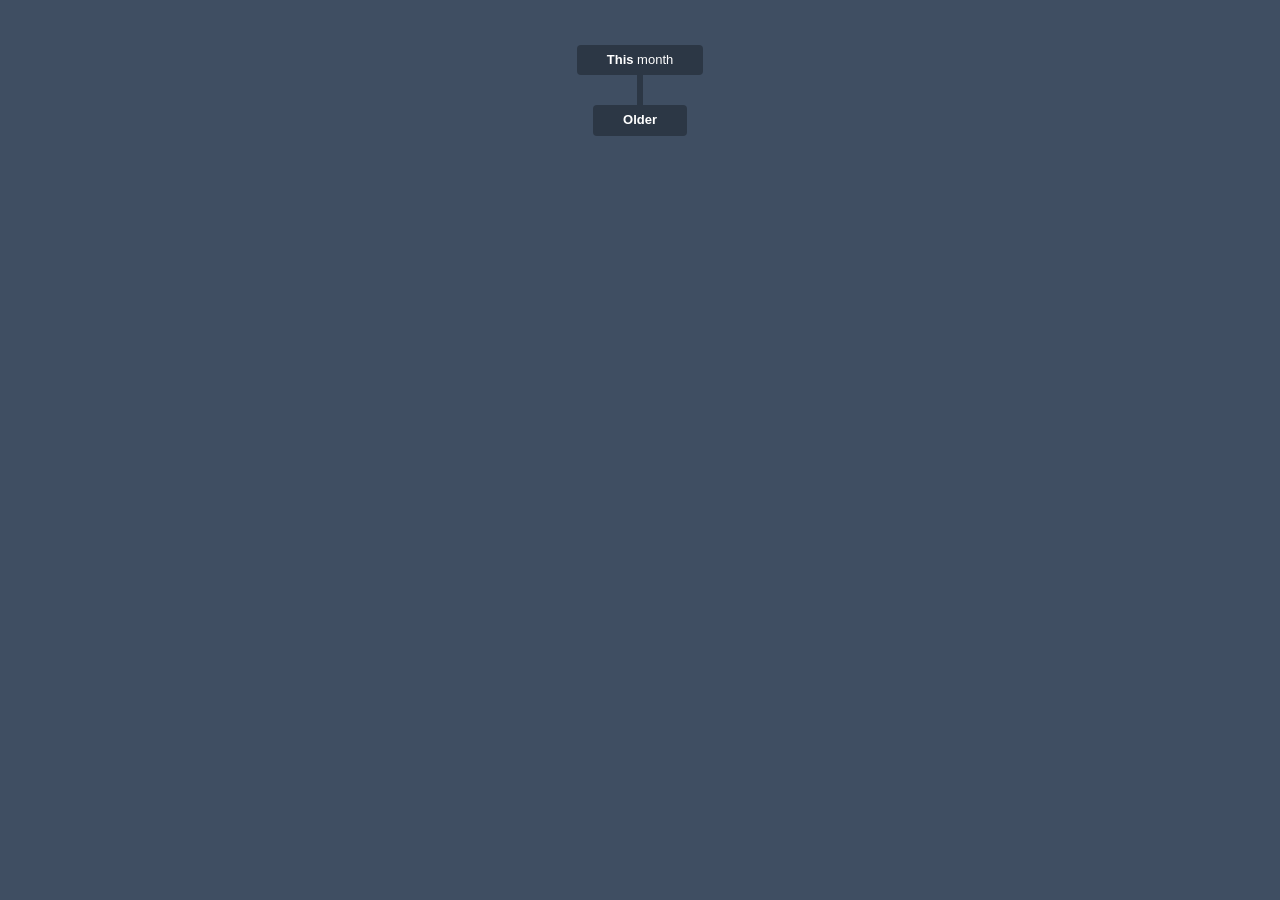
==== deadline.html @ 69a9c845 "测试例子" ====
<!doctype html>
<html lang="en">
<head>
    <meta charset="UTF-8">
    <title>chis博客</title>
    <!-- Bootstrap -->
    <link href="css/bootstrap.min.css" rel="stylesheet">
    <link rel="stylesheet" href="css/animate.css">
    <link type="text/css" rel="stylesheet" media="all" href="css/jquery.mmenu.all.css" />
    <link rel="stylesheet" href="css/bootstrap-checkbox.css">
    <link rel="stylesheet" href="css/bootstrap-dropdown-multilevel.css">
    <link rel="stylesheet" type="text/css" href="css/font-awesome4.5.min.css">
    <link rel="icon" type="image/ico" href="images/1.ico" />
    <link href="css/minimal.css" rel="stylesheet">
    <style>
        body{
            overflow: auto;
            /*background: burlywood;*/
            background: #3f4e62;
        }
        .sm-left{
            /*padding-left: 150px;*/
        }
        .ulStyle{
            overflow: auto;
        }
        .ulStyle li{
            color: white;
        }
        .footer_p{
            padding: 0;
            margin: 0;
            padding-top: 10px;
            margin-top: 5px;
            border-top: 1px solid;
            width: 100%;
            text-align: center;
            cursor: pointer;
        }
        .content h1{
            border-bottom: 1px solid;
            cursor: pointer;
        }
        /*定义滚动条高宽及背景 高宽分别对应横竖滚动条的尺寸*/
        ::-webkit-scrollbar
        {
            width: 7px;
            background: none;
        }

        /*定义滚动条轨道 内阴影+圆角*/
        ::-webkit-scrollbar-track
        {
            -webkit-box-shadow: inset 0 0 6px rgba(0,0,0,.3);
            background: none;
        }

        /*定义滑块 内阴影+圆角*/
        ::-webkit-scrollbar-thumb
        {
            height:30px;
            border-radius: 5px;
            -webkit-box-shadow: inset 0 0 6px rgba(0,0,0,.3);
            background-color: #fafafa;
        }
    </style>
</head>
<body>
<div class="col-md-12 text-center sm-left">



    <h1 class="timeline-heading"><strong>This</strong> month</h1>

    <ol class="timeline" id="content_div"></ol>

    <h1 class="timeline-heading"><strong>Older</strong></h1>


</div>
</body>
<script src="js/jquery.min.js"></script>
<script src="js/core.js"></script>
<script src="js/deadline.js"></script>
</html>
---- css/font-awesome4.5.min.css ----
/*!
 *  Font Awesome 4.5.0 by @davegandy - http://fontawesome.io - @fontawesome
 *  License - http://fontawesome.io/license (Font: SIL OFL 1.1, CSS: MIT License)
 */@font-face{font-family:'FontAwesome';src:url('../fonts/fontawesome-webfont.eot?v=4.5.0');src:url('../fonts/fontawesome-webfont.eot?#iefix&v=4.5.0') format('embedded-opentype'),url('../fonts/fontawesome-webfont.woff2?v=4.5.0') format('woff2'),url('../fonts/fontawesome-webfont.woff?v=4.5.0') format('woff'),url('../fonts/fontawesome-webfont.ttf?v=4.5.0') format('truetype'),url('../fonts/fontawesome-webfont.svg?v=4.5.0#fontawesomeregular') format('svg');font-weight:normal;font-style:normal}.fa{display:inline-block;font:normal normal normal 14px/1 FontAwesome;font-size:inherit;text-rendering:auto;-webkit-font-smoothing:antialiased;-moz-osx-font-smoothing:grayscale}.fa-lg{font-size:1.33333333em;line-height:.75em;vertical-align:-15%}.fa-2x{font-size:2em}.fa-3x{font-size:3em}.fa-4x{font-size:4em}.fa-5x{font-size:5em}.fa-fw{width:1.28571429em;text-align:center}.fa-ul{padding-left:0;margin-left:2.14285714em;list-style-type:none}.fa-ul>li{position:relative}.fa-li{position:absolute;left:-2.14285714em;width:2.14285714em;top:.14285714em;text-align:center}.fa-li.fa-lg{left:-1.85714286em}.fa-border{padding:.2em .25em .15em;border:solid .08em #eee;border-radius:.1em}.fa-pull-left{float:left}.fa-pull-right{float:right}.fa.fa-pull-left{margin-right:.3em}.fa.fa-pull-right{margin-left:.3em}.pull-right{float:right}.pull-left{float:left}.fa.pull-left{margin-right:.3em}.fa.pull-right{margin-left:.3em}.fa-spin{-webkit-animation:fa-spin 2s infinite linear;animation:fa-spin 2s infinite linear}.fa-pulse{-webkit-animation:fa-spin 1s infinite steps(8);animation:fa-spin 1s infinite steps(8)}@-webkit-keyframes fa-spin{0%{-webkit-transform:rotate(0deg);transform:rotate(0deg)}100%{-webkit-transform:rotate(359deg);transform:rotate(359deg)}}@keyframes fa-spin{0%{-webkit-transform:rotate(0deg);transform:rotate(0deg)}100%{-webkit-transform:rotate(359deg);transform:rotate(359deg)}}.fa-rotate-90{filter:progid:DXImageTransform.Microsoft.BasicImage(rotation=1);-webkit-transform:rotate(90deg);-ms-transform:rotate(90deg);transform:rotate(90deg)}.fa-rotate-180{filter:progid:DXImageTransform.Microsoft.BasicImage(rotation=2);-webkit-transform:rotate(180deg);-ms-transform:rotate(180deg);transform:rotate(180deg)}.fa-rotate-270{filter:progid:DXImageTransform.Microsoft.BasicImage(rotation=3);-webkit-transform:rotate(270deg);-ms-transform:rotate(270deg);transform:rotate(270deg)}.fa-flip-horizontal{filter:progid:DXImageTransform.Microsoft.BasicImage(rotation=0, mirror=1);-webkit-transform:scale(-1, 1);-ms-transform:scale(-1, 1);transform:scale(-1, 1)}.fa-flip-vertical{filter:progid:DXImageTransform.Microsoft.BasicImage(rotation=2, mirror=1);-webkit-transform:scale(1, -1);-ms-transform:scale(1, -1);transform:scale(1, -1)}:root .fa-rotate-90,:root .fa-rotate-180,:root .fa-rotate-270,:root .fa-flip-horizontal,:root .fa-flip-vertical{filter:none}.fa-stack{position:relative;display:inline-block;width:2em;height:2em;line-height:2em;vertical-align:middle}.fa-stack-1x,.fa-stack-2x{position:absolute;left:0;width:100%;text-align:center}.fa-stack-1x{line-height:inherit}.fa-stack-2x{font-size:2em}.fa-inverse{color:#fff}.fa-glass:before{content:"\f000"}.fa-music:before{content:"\f001"}.fa-search:before{content:"\f002"}.fa-envelope-o:before{content:"\f003"}.fa-heart:before{content:"\f004"}.fa-star:before{content:"\f005"}.fa-star-o:before{content:"\f006"}.fa-user:before{content:"\f007"}.fa-film:before{content:"\f008"}.fa-th-large:before{content:"\f009"}.fa-th:before{content:"\f00a"}.fa-th-list:before{content:"\f00b"}.fa-check:before{content:"\f00c"}.fa-remove:before,.fa-close:before,.fa-times:before{content:"\f00d"}.fa-search-plus:before{content:"\f00e"}.fa-search-minus:before{content:"\f010"}.fa-power-off:before{content:"\f011"}.fa-signal:before{content:"\f012"}.fa-gear:before,.fa-cog:before{content:"\f013"}.fa-trash-o:before{content:"\f014"}.fa-home:before{content:"\f015"}.fa-file-o:before{content:"\f016"}.fa-clock-o:before{content:"\f017"}.fa-road:before{content:"\f018"}.fa-download:before{content:"\f019"}.fa-arrow-circle-o-down:before{content:"\f01a"}.fa-arrow-circle-o-up:before{content:"\f01b"}.fa-inbox:before{content:"\f01c"}.fa-play-circle-o:before{content:"\f01d"}.fa-rotate-right:before,.fa-repeat:before{content:"\f01e"}.fa-refresh:before{content:"\f021"}.fa-list-alt:before{content:"\f022"}.fa-lock:before{content:"\f023"}.fa-flag:before{content:"\f024"}.fa-headphones:before{content:"\f025"}.fa-volume-off:before{content:"\f026"}.fa-volume-down:before{content:"\f027"}.fa-volume-up:before{content:"\f028"}.fa-qrcode:before{content:"\f029"}.fa-barcode:before{content:"\f02a"}.fa-tag:before{content:"\f02b"}.fa-tags:before{content:"\f02c"}.fa-book:before{content:"\f02d"}.fa-bookmark:before{content:"\f02e"}.fa-print:before{content:"\f02f"}.fa-camera:before{content:"\f030"}.fa-font:before{content:"\f031"}.fa-bold:before{content:"\f032"}.fa-italic:before{content:"\f033"}.fa-text-height:before{content:"\f034"}.fa-text-width:before{content:"\f035"}.fa-align-left:before{content:"\f036"}.fa-align-center:before{content:"\f037"}.fa-align-right:before{content:"\f038"}.fa-align-justify:before{content:"\f039"}.fa-list:before{content:"\f03a"}.fa-dedent:before,.fa-outdent:before{content:"\f03b"}.fa-indent:before{content:"\f03c"}.fa-video-camera:before{content:"\f03d"}.fa-photo:before,.fa-image:before,.fa-picture-o:before{content:"\f03e"}.fa-pencil:before{content:"\f040"}.fa-map-marker:before{content:"\f041"}.fa-adjust:before{content:"\f042"}.fa-tint:before{content:"\f043"}.fa-edit:before,.fa-pencil-square-o:before{content:"\f044"}.fa-share-square-o:before{content:"\f045"}.fa-check-square-o:before{content:"\f046"}.fa-arrows:before{content:"\f047"}.fa-step-backward:before{content:"\f048"}.fa-fast-backward:before{content:"\f049"}.fa-backward:before{content:"\f04a"}.fa-play:before{content:"\f04b"}.fa-pause:before{content:"\f04c"}.fa-stop:before{content:"\f04d"}.fa-forward:before{content:"\f04e"}.fa-fast-forward:before{content:"\f050"}.fa-step-forward:before{content:"\f051"}.fa-eject:before{content:"\f052"}.fa-chevron-left:before{content:"\f053"}.fa-chevron-right:before{content:"\f054"}.fa-plus-circle:before{content:"\f055"}.fa-minus-circle:before{content:"\f056"}.fa-times-circle:before{content:"\f057"}.fa-check-circle:before{content:"\f058"}.fa-question-circle:before{content:"\f059"}.fa-info-circle:before{content:"\f05a"}.fa-crosshairs:before{content:"\f05b"}.fa-times-circle-o:before{content:"\f05c"}.fa-check-circle-o:before{content:"\f05d"}.fa-ban:before{content:"\f05e"}.fa-arrow-left:before{content:"\f060"}.fa-arrow-right:before{content:"\f061"}.fa-arrow-up:before{content:"\f062"}.fa-arrow-down:before{content:"\f063"}.fa-mail-forward:before,.fa-share:before{content:"\f064"}.fa-expand:before{content:"\f065"}.fa-compress:before{content:"\f066"}.fa-plus:before{content:"\f067"}.fa-minus:before{content:"\f068"}.fa-asterisk:before{content:"\f069"}.fa-exclamation-circle:before{content:"\f06a"}.fa-gift:before{content:"\f06b"}.fa-leaf:before{content:"\f06c"}.fa-fire:before{content:"\f06d"}.fa-eye:before{content:"\f06e"}.fa-eye-slash:before{content:"\f070"}.fa-warning:before,.fa-exclamation-triangle:before{content:"\f071"}.fa-plane:before{content:"\f072"}.fa-calendar:before{content:"\f073"}.fa-random:before{content:"\f074"}.fa-comment:before{content:"\f075"}.fa-magnet:before{content:"\f076"}.fa-chevron-up:before{content:"\f077"}.fa-chevron-down:before{content:"\f078"}.fa-retweet:before{content:"\f079"}.fa-shopping-cart:before{content:"\f07a"}.fa-folder:before{content:"\f07b"}.fa-folder-open:before{content:"\f07c"}.fa-arrows-v:before{content:"\f07d"}.fa-arrows-h:before{content:"\f07e"}.fa-bar-chart-o:before,.fa-bar-chart:before{content:"\f080"}.fa-twitter-square:before{content:"\f081"}.fa-facebook-square:before{content:"\f082"}.fa-camera-retro:before{content:"\f083"}.fa-key:before{content:"\f084"}.fa-gears:before,.fa-cogs:before{content:"\f085"}.fa-comments:before{content:"\f086"}.fa-thumbs-o-up:before{content:"\f087"}.fa-thumbs-o-down:before{content:"\f088"}.fa-star-half:before{content:"\f089"}.fa-heart-o:before{content:"\f08a"}.fa-sign-out:before{content:"\f08b"}.fa-linkedin-square:before{content:"\f08c"}.fa-thumb-tack:before{content:"\f08d"}.fa-external-link:before{content:"\f08e"}.fa-sign-in:before{content:"\f090"}.fa-trophy:before{content:"\f091"}.fa-github-square:before{content:"\f092"}.fa-upload:before{content:"\f093"}.fa-lemon-o:before{content:"\f094"}.fa-phone:before{content:"\f095"}.fa-square-o:before{content:"\f096"}.fa-bookmark-o:before{content:"\f097"}.fa-phone-square:before{content:"\f098"}.fa-twitter:before{content:"\f099"}.fa-facebook-f:before,.fa-facebook:before{content:"\f09a"}.fa-github:before{content:"\f09b"}.fa-unlock:before{content:"\f09c"}.fa-credit-card:before{content:"\f09d"}.fa-feed:before,.fa-rss:before{content:"\f09e"}.fa-hdd-o:before{content:"\f0a0"}.fa-bullhorn:before{content:"\f0a1"}.fa-bell:before{content:"\f0f3"}.fa-certificate:before{content:"\f0a3"}.fa-hand-o-right:before{content:"\f0a4"}.fa-hand-o-left:before{content:"\f0a5"}.fa-hand-o-up:before{content:"\f0a6"}.fa-hand-o-down:before{content:"\f0a7"}.fa-arrow-circle-left:before{content:"\f0a8"}.fa-arrow-circle-right:before{content:"\f0a9"}.fa-arrow-circle-up:before{content:"\f0aa"}.fa-arrow-circle-down:before{content:"\f0ab"}.fa-globe:before{content:"\f0ac"}.fa-wrench:before{content:"\f0ad"}.fa-tasks:before{content:"\f0ae"}.fa-filter:before{content:"\f0b0"}.fa-briefcase:before{content:"\f0b1"}.fa-arrows-alt:before{content:"\f0b2"}.fa-group:before,.fa-users:before{content:"\f0c0"}.fa-chain:before,.fa-link:before{content:"\f0c1"}.fa-cloud:before{content:"\f0c2"}.fa-flask:before{content:"\f0c3"}.fa-cut:before,.fa-scissors:before{content:"\f0c4"}.fa-copy:before,.fa-files-o:before{content:"\f0c5"}.fa-paperclip:before{content:"\f0c6"}.fa-save:before,.fa-floppy-o:before{content:"\f0c7"}.fa-square:before{content:"\f0c8"}.fa-navicon:before,.fa-reorder:before,.fa-bars:before{content:"\f0c9"}.fa-list-ul:before{content:"\f0ca"}.fa-list-ol:before{content:"\f0cb"}.fa-strikethrough:before{content:"\f0cc"}.fa-underline:before{content:"\f0cd"}.fa-table:before{content:"\f0ce"}.fa-magic:before{content:"\f0d0"}.fa-truck:before{content:"\f0d1"}.fa-pinterest:before{content:"\f0d2"}.fa-pinterest-square:before{content:"\f0d3"}.fa-google-plus-square:before{content:"\f0d4"}.fa-google-plus:before{content:"\f0d5"}.fa-money:before{content:"\f0d6"}.fa-caret-down:before{content:"\f0d7"}.fa-caret-up:before{content:"\f0d8"}.fa-caret-left:before{content:"\f0d9"}.fa-caret-right:before{content:"\f0da"}.fa-columns:before{content:"\f0db"}.fa-unsorted:before,.fa-sort:before{content:"\f0dc"}.fa-sort-down:before,.fa-sort-desc:before{content:"\f0dd"}.fa-sort-up:before,.fa-sort-asc:before{content:"\f0de"}.fa-envelope:before{content:"\f0e0"}.fa-linkedin:before{content:"\f0e1"}.fa-rotate-left:before,.fa-undo:before{content:"\f0e2"}.fa-legal:before,.fa-gavel:before{content:"\f0e3"}.fa-dashboard:before,.fa-tachometer:before{content:"\f0e4"}.fa-comment-o:before{content:"\f0e5"}.fa-comments-o:before{content:"\f0e6"}.fa-flash:before,.fa-bolt:before{content:"\f0e7"}.fa-sitemap:before{content:"\f0e8"}.fa-umbrella:before{content:"\f0e9"}.fa-paste:before,.fa-clipboard:before{content:"\f0ea"}.fa-lightbulb-o:before{content:"\f0eb"}.fa-exchange:before{content:"\f0ec"}.fa-cloud-download:before{content:"\f0ed"}.fa-cloud-upload:before{content:"\f0ee"}.fa-user-md:before{content:"\f0f0"}.fa-stethoscope:before{content:"\f0f1"}.fa-suitcase:before{content:"\f0f2"}.fa-bell-o:before{content:"\f0a2"}.fa-coffee:before{content:"\f0f4"}.fa-cutlery:before{content:"\f0f5"}.fa-file-text-o:before{content:"\f0f6"}.fa-building-o:before{content:"\f0f7"}.fa-hospital-o:before{content:"\f0f8"}.fa-ambulance:before{content:"\f0f9"}.fa-medkit:before{content:"\f0fa"}.fa-fighter-jet:before{content:"\f0fb"}.fa-beer:before{content:"\f0fc"}.fa-h-square:before{content:"\f0fd"}.fa-plus-square:before{content:"\f0fe"}.fa-angle-double-left:before{content:"\f100"}.fa-angle-double-right:before{content:"\f101"}.fa-angle-double-up:before{content:"\f102"}.fa-angle-double-down:before{content:"\f103"}.fa-angle-left:before{content:"\f104"}.fa-angle-right:before{content:"\f105"}.fa-angle-up:before{content:"\f106"}.fa-angle-down:before{content:"\f107"}.fa-desktop:before{content:"\f108"}.fa-laptop:before{content:"\f109"}.fa-tablet:before{content:"\f10a"}.fa-mobile-phone:before,.fa-mobile:before{content:"\f10b"}.fa-circle-o:before{content:"\f10c"}.fa-quote-left:before{content:"\f10d"}.fa-quote-right:before{content:"\f10e"}.fa-spinner:before{content:"\f110"}.fa-circle:before{content:"\f111"}.fa-mail-reply:before,.fa-reply:before{content:"\f112"}.fa-github-alt:before{content:"\f113"}.fa-folder-o:before{content:"\f114"}.fa-folder-open-o:before{content:"\f115"}.fa-smile-o:before{content:"\f118"}.fa-frown-o:before{content:"\f119"}.fa-meh-o:before{content:"\f11a"}.fa-gamepad:before{content:"\f11b"}.fa-keyboard-o:before{content:"\f11c"}.fa-flag-o:before{content:"\f11d"}.fa-flag-checkered:before{content:"\f11e"}.fa-terminal:before{content:"\f120"}.fa-code:before{content:"\f121"}.fa-mail-reply-all:before,.fa-reply-all:before{content:"\f122"}.fa-star-half-empty:before,.fa-star-half-full:before,.fa-star-half-o:before{content:"\f123"}.fa-location-arrow:before{content:"\f124"}.fa-crop:before{content:"\f125"}.fa-code-fork:before{content:"\f126"}.fa-unlink:before,.fa-chain-broken:before{content:"\f127"}.fa-question:before{content:"\f128"}.fa-info:before{content:"\f129"}.fa-exclamation:before{content:"\f12a"}.fa-superscript:before{content:"\f12b"}.fa-subscript:before{content:"\f12c"}.fa-eraser:before{content:"\f12d"}.fa-puzzle-piece:before{content:"\f12e"}.fa-microphone:before{content:"\f130"}.fa-microphone-slash:before{content:"\f131"}.fa-shield:before{content:"\f132"}.fa-calendar-o:before{content:"\f133"}.fa-fire-extinguisher:before{content:"\f134"}.fa-rocket:before{content:"\f135"}.fa-maxcdn:before{content:"\f136"}.fa-chevron-circle-left:before{content:"\f137"}.fa-chevron-circle-right:before{content:"\f138"}.fa-chevron-circle-up:before{content:"\f139"}.fa-chevron-circle-down:before{content:"\f13a"}.fa-html5:before{content:"\f13b"}.fa-css3:before{content:"\f13c"}.fa-anchor:before{content:"\f13d"}.fa-unlock-alt:before{content:"\f13e"}.fa-bullseye:before{content:"\f140"}.fa-ellipsis-h:before{content:"\f141"}.fa-ellipsis-v:before{content:"\f142"}.fa-rss-square:before{content:"\f143"}.fa-play-circle:before{content:"\f144"}.fa-ticket:before{content:"\f145"}.fa-minus-square:before{content:"\f146"}.fa-minus-square-o:before{content:"\f147"}.fa-level-up:before{content:"\f148"}.fa-level-down:before{content:"\f149"}.fa-check-square:before{content:"\f14a"}.fa-pencil-square:before{content:"\f14b"}.fa-external-link-square:before{content:"\f14c"}.fa-share-square:before{content:"\f14d"}.fa-compass:before{content:"\f14e"}.fa-toggle-down:before,.fa-caret-square-o-down:before{content:"\f150"}.fa-toggle-up:before,.fa-caret-square-o-up:before{content:"\f151"}.fa-toggle-right:before,.fa-caret-square-o-right:before{content:"\f152"}.fa-euro:before,.fa-eur:before{content:"\f153"}.fa-gbp:before{content:"\f154"}.fa-dollar:before,.fa-usd:before{content:"\f155"}.fa-rupee:before,.fa-inr:before{content:"\f156"}.fa-cny:before,.fa-rmb:before,.fa-yen:before,.fa-jpy:before{content:"\f157"}.fa-ruble:before,.fa-rouble:before,.fa-rub:before{content:"\f158"}.fa-won:before,.fa-krw:before{content:"\f159"}.fa-bitcoin:before,.fa-btc:before{content:"\f15a"}.fa-file:before{content:"\f15b"}.fa-file-text:before{content:"\f15c"}.fa-sort-alpha-asc:before{content:"\f15d"}.fa-sort-alpha-desc:before{content:"\f15e"}.fa-sort-amount-asc:before{content:"\f160"}.fa-sort-amount-desc:before{content:"\f161"}.fa-sort-numeric-asc:before{content:"\f162"}.fa-sort-numeric-desc:before{content:"\f163"}.fa-thumbs-up:before{content:"\f164"}.fa-thumbs-down:before{content:"\f165"}.fa-youtube-square:before{content:"\f166"}.fa-youtube:before{content:"\f167"}.fa-xing:before{content:"\f168"}.fa-xing-square:before{content:"\f169"}.fa-youtube-play:before{content:"\f16a"}.fa-dropbox:before{content:"\f16b"}.fa-stack-overflow:before{content:"\f16c"}.fa-instagram:before{content:"\f16d"}.fa-flickr:before{content:"\f16e"}.fa-adn:before{content:"\f170"}.fa-bitbucket:before{content:"\f171"}.fa-bitbucket-square:before{content:"\f172"}.fa-tumblr:before{content:"\f173"}.fa-tumblr-square:before{content:"\f174"}.fa-long-arrow-down:before{content:"\f175"}.fa-long-arrow-up:before{content:"\f176"}.fa-long-arrow-left:before{content:"\f177"}.fa-long-arrow-right:before{content:"\f178"}.fa-apple:before{content:"\f179"}.fa-windows:before{content:"\f17a"}.fa-android:before{content:"\f17b"}.fa-linux:before{content:"\f17c"}.fa-dribbble:before{content:"\f17d"}.fa-skype:before{content:"\f17e"}.fa-foursquare:before{content:"\f180"}.fa-trello:before{content:"\f181"}.fa-female:before{content:"\f182"}.fa-male:before{content:"\f183"}.fa-gittip:before,.fa-gratipay:before{content:"\f184"}.fa-sun-o:before{content:"\f185"}.fa-moon-o:before{content:"\f186"}.fa-archive:before{content:"\f187"}.fa-bug:before{content:"\f188"}.fa-vk:before{content:"\f189"}.fa-weibo:before{content:"\f18a"}.fa-renren:before{content:"\f18b"}.fa-pagelines:before{content:"\f18c"}.fa-stack-exchange:before{content:"\f18d"}.fa-arrow-circle-o-right:before{content:"\f18e"}.fa-arrow-circle-o-left:before{content:"\f190"}.fa-toggle-left:before,.fa-caret-square-o-left:before{content:"\f191"}.fa-dot-circle-o:before{content:"\f192"}.fa-wheelchair:before{content:"\f193"}.fa-vimeo-square:before{content:"\f194"}.fa-turkish-lira:before,.fa-try:before{content:"\f195"}.fa-plus-square-o:before{content:"\f196"}.fa-space-shuttle:before{content:"\f197"}.fa-slack:before{content:"\f198"}.fa-envelope-square:before{content:"\f199"}.fa-wordpress:before{content:"\f19a"}.fa-openid:before{content:"\f19b"}.fa-institution:before,.fa-bank:before,.fa-university:before{content:"\f19c"}.fa-mortar-board:before,.fa-graduation-cap:before{content:"\f19d"}.fa-yahoo:before{content:"\f19e"}.fa-google:before{content:"\f1a0"}.fa-reddit:before{content:"\f1a1"}.fa-reddit-square:before{content:"\f1a2"}.fa-stumbleupon-circle:before{content:"\f1a3"}.fa-stumbleupon:before{content:"\f1a4"}.fa-delicious:before{content:"\f1a5"}.fa-digg:before{content:"\f1a6"}.fa-pied-piper:before{content:"\f1a7"}.fa-pied-piper-alt:before{content:"\f1a8"}.fa-drupal:before{content:"\f1a9"}.fa-joomla:before{content:"\f1aa"}.fa-language:before{content:"\f1ab"}.fa-fax:before{content:"\f1ac"}.fa-building:before{content:"\f1ad"}.fa-child:before{content:"\f1ae"}.fa-paw:before{content:"\f1b0"}.fa-spoon:before{content:"\f1b1"}.fa-cube:before{content:"\f1b2"}.fa-cubes:before{content:"\f1b3"}.fa-behance:before{content:"\f1b4"}.fa-behance-square:before{content:"\f1b5"}.fa-steam:before{content:"\f1b6"}.fa-steam-square:before{content:"\f1b7"}.fa-recycle:before{content:"\f1b8"}.fa-automobile:before,.fa-car:before{content:"\f1b9"}.fa-cab:before,.fa-taxi:before{content:"\f1ba"}.fa-tree:before{content:"\f1bb"}.fa-spotify:before{content:"\f1bc"}.fa-deviantart:before{content:"\f1bd"}.fa-soundcloud:before{content:"\f1be"}.fa-database:before{content:"\f1c0"}.fa-file-pdf-o:before{content:"\f1c1"}.fa-file-word-o:before{content:"\f1c2"}.fa-file-excel-o:before{content:"\f1c3"}.fa-file-powerpoint-o:before{content:"\f1c4"}.fa-file-photo-o:before,.fa-file-picture-o:before,.fa-file-image-o:before{content:"\f1c5"}.fa-file-zip-o:before,.fa-file-archive-o:before{content:"\f1c6"}.fa-file-sound-o:before,.fa-file-audio-o:before{content:"\f1c7"}.fa-file-movie-o:before,.fa-file-video-o:before{content:"\f1c8"}.fa-file-code-o:before{content:"\f1c9"}.fa-vine:before{content:"\f1ca"}.fa-codepen:before{content:"\f1cb"}.fa-jsfiddle:before{content:"\f1cc"}.fa-life-bouy:before,.fa-life-buoy:before,.fa-life-saver:before,.fa-support:before,.fa-life-ring:before{content:"\f1cd"}.fa-circle-o-notch:before{content:"\f1ce"}.fa-ra:before,.fa-rebel:before{content:"\f1d0"}.fa-ge:before,.fa-empire:before{content:"\f1d1"}.fa-git-square:before{content:"\f1d2"}.fa-git:before{content:"\f1d3"}.fa-y-combinator-square:before,.fa-yc-square:before,.fa-hacker-news:before{content:"\f1d4"}.fa-tencent-weibo:before{content:"\f1d5"}.fa-qq:before{content:"\f1d6"}.fa-wechat:before,.fa-weixin:before{content:"\f1d7"}.fa-send:before,.fa-paper-plane:before{content:"\f1d8"}.fa-send-o:before,.fa-paper-plane-o:before{content:"\f1d9"}.fa-history:before{content:"\f1da"}.fa-circle-thin:before{content:"\f1db"}.fa-header:before{content:"\f1dc"}.fa-paragraph:before{content:"\f1dd"}.fa-sliders:before{content:"\f1de"}.fa-share-alt:before{content:"\f1e0"}.fa-share-alt-square:before{content:"\f1e1"}.fa-bomb:before{content:"\f1e2"}.fa-soccer-ball-o:before,.fa-futbol-o:before{content:"\f1e3"}.fa-tty:before{content:"\f1e4"}.fa-binoculars:before{content:"\f1e5"}.fa-plug:before{content:"\f1e6"}.fa-slideshare:before{content:"\f1e7"}.fa-twitch:before{content:"\f1e8"}.fa-yelp:before{content:"\f1e9"}.fa-newspaper-o:before{content:"\f1ea"}.fa-wifi:before{content:"\f1eb"}.fa-calculator:before{content:"\f1ec"}.fa-paypal:before{content:"\f1ed"}.fa-google-wallet:before{content:"\f1ee"}.fa-cc-visa:before{content:"\f1f0"}.fa-cc-mastercard:before{content:"\f1f1"}.fa-cc-discover:before{content:"\f1f2"}.fa-cc-amex:before{content:"\f1f3"}.fa-cc-paypal:before{content:"\f1f4"}.fa-cc-stripe:before{content:"\f1f5"}.fa-bell-slash:before{content:"\f1f6"}.fa-bell-slash-o:before{content:"\f1f7"}.fa-trash:before{content:"\f1f8"}.fa-copyright:before{content:"\f1f9"}.fa-at:before{content:"\f1fa"}.fa-eyedropper:before{content:"\f1fb"}.fa-paint-brush:before{content:"\f1fc"}.fa-birthday-cake:before{content:"\f1fd"}.fa-area-chart:before{content:"\f1fe"}.fa-pie-chart:before{content:"\f200"}.fa-line-chart:before{content:"\f201"}.fa-lastfm:before{content:"\f202"}.fa-lastfm-square:before{content:"\f203"}.fa-toggle-off:before{content:"\f204"}.fa-toggle-on:before{content:"\f205"}.fa-bicycle:before{content:"\f206"}.fa-bus:before{content:"\f207"}.fa-ioxhost:before{content:"\f208"}.fa-angellist:before{content:"\f209"}.fa-cc:before{content:"\f20a"}.fa-shekel:before,.fa-sheqel:before,.fa-ils:before{content:"\f20b"}.fa-meanpath:before{content:"\f20c"}.fa-buysellads:before{content:"\f20d"}.fa-connectdevelop:before{content:"\f20e"}.fa-dashcube:before{content:"\f210"}.fa-forumbee:before{content:"\f211"}.fa-leanpub:before{content:"\f212"}.fa-sellsy:before{content:"\f213"}.fa-shirtsinbulk:before{content:"\f214"}.fa-simplybuilt:before{content:"\f215"}.fa-skyatlas:before{content:"\f216"}.fa-cart-plus:before{content:"\f217"}.fa-cart-arrow-down:before{content:"\f218"}.fa-diamond:before{content:"\f219"}.fa-ship:before{content:"\f21a"}.fa-user-secret:before{content:"\f21b"}.fa-motorcycle:before{content:"\f21c"}.fa-street-view:before{content:"\f21d"}.fa-heartbeat:before{content:"\f21e"}.fa-venus:before{content:"\f221"}.fa-mars:before{content:"\f222"}.fa-mercury:before{content:"\f223"}.fa-intersex:before,.fa-transgender:before{content:"\f224"}.fa-transgender-alt:before{content:"\f225"}.fa-venus-double:before{content:"\f226"}.fa-mars-double:before{content:"\f227"}.fa-venus-mars:before{content:"\f228"}.fa-mars-stroke:before{content:"\f229"}.fa-mars-stroke-v:before{content:"\f22a"}.fa-mars-stroke-h:before{content:"\f22b"}.fa-neuter:before{content:"\f22c"}.fa-genderless:before{content:"\f22d"}.fa-facebook-official:before{content:"\f230"}.fa-pinterest-p:before{content:"\f231"}.fa-whatsapp:before{content:"\f232"}.fa-server:before{content:"\f233"}.fa-user-plus:before{content:"\f234"}.fa-user-times:before{content:"\f235"}.fa-hotel:before,.fa-bed:before{content:"\f236"}.fa-viacoin:before{content:"\f237"}.fa-train:before{content:"\f238"}.fa-subway:before{content:"\f239"}.fa-medium:before{content:"\f23a"}.fa-yc:before,.fa-y-combinator:before{content:"\f23b"}.fa-optin-monster:before{content:"\f23c"}.fa-opencart:before{content:"\f23d"}.fa-expeditedssl:before{content:"\f23e"}.fa-battery-4:before,.fa-battery-full:before{content:"\f240"}.fa-battery-3:before,.fa-battery-three-quarters:before{content:"\f241"}.fa-battery-2:before,.fa-battery-half:before{content:"\f242"}.fa-battery-1:before,.fa-battery-quarter:before{content:"\f243"}.fa-battery-0:before,.fa-battery-empty:before{content:"\f244"}.fa-mouse-pointer:before{content:"\f245"}.fa-i-cursor:before{content:"\f246"}.fa-object-group:before{content:"\f247"}.fa-object-ungroup:before{content:"\f248"}.fa-sticky-note:before{content:"\f249"}.fa-sticky-note-o:before{content:"\f24a"}.fa-cc-jcb:before{content:"\f24b"}.fa-cc-diners-club:before{content:"\f24c"}.fa-clone:before{content:"\f24d"}.fa-balance-scale:before{content:"\f24e"}.fa-hourglass-o:before{content:"\f250"}.fa-hourglass-1:before,.fa-hourglass-start:before{content:"\f251"}.fa-hourglass-2:before,.fa-hourglass-half:before{content:"\f252"}.fa-hourglass-3:before,.fa-hourglass-end:before{content:"\f253"}.fa-hourglass:before{content:"\f254"}.fa-hand-grab-o:before,.fa-hand-rock-o:before{content:"\f255"}.fa-hand-stop-o:before,.fa-hand-paper-o:before{content:"\f256"}.fa-hand-scissors-o:before{content:"\f257"}.fa-hand-lizard-o:before{content:"\f258"}.fa-hand-spock-o:before{content:"\f259"}.fa-hand-pointer-o:before{content:"\f25a"}.fa-hand-peace-o:before{content:"\f25b"}.fa-trademark:before{content:"\f25c"}.fa-registered:before{content:"\f25d"}.fa-creative-commons:before{content:"\f25e"}.fa-gg:before{content:"\f260"}.fa-gg-circle:before{content:"\f261"}.fa-tripadvisor:before{content:"\f262"}.fa-odnoklassniki:before{content:"\f263"}.fa-odnoklassniki-square:before{content:"\f264"}.fa-get-pocket:before{content:"\f265"}.fa-wikipedia-w:before{content:"\f266"}.fa-safari:before{content:"\f267"}.fa-chrome:before{content:"\f268"}.fa-firefox:before{content:"\f269"}.fa-opera:before{content:"\f26a"}.fa-internet-explorer:before{content:"\f26b"}.fa-tv:before,.fa-television:before{content:"\f26c"}.fa-contao:before{content:"\f26d"}.fa-500px:before{content:"\f26e"}.fa-amazon:before{content:"\f270"}.fa-calendar-plus-o:before{content:"\f271"}.fa-calendar-minus-o:before{content:"\f272"}.fa-calendar-times-o:before{content:"\f273"}.fa-calendar-check-o:before{content:"\f274"}.fa-industry:before{content:"\f275"}.fa-map-pin:before{content:"\f276"}.fa-map-signs:before{content:"\f277"}.fa-map-o:before{content:"\f278"}.fa-map:before{content:"\f279"}.fa-commenting:before{content:"\f27a"}.fa-commenting-o:before{content:"\f27b"}.fa-houzz:before{content:"\f27c"}.fa-vimeo:before{content:"\f27d"}.fa-black-tie:before{content:"\f27e"}.fa-fonticons:before{content:"\f280"}.fa-reddit-alien:before{content:"\f281"}.fa-edge:before{content:"\f282"}.fa-credit-card-alt:before{content:"\f283"}.fa-codiepie:before{content:"\f284"}.fa-modx:before{content:"\f285"}.fa-fort-awesome:before{content:"\f286"}.fa-usb:before{content:"\f287"}.fa-product-hunt:before{content:"\f288"}.fa-mixcloud:before{content:"\f289"}.fa-scribd:before{content:"\f28a"}.fa-pause-circle:before{content:"\f28b"}.fa-pause-circle-o:before{content:"\f28c"}.fa-stop-circle:before{content:"\f28d"}.fa-stop-circle-o:before{content:"\f28e"}.fa-shopping-bag:before{content:"\f290"}.fa-shopping-basket:before{content:"\f291"}.fa-hashtag:before{content:"\f292"}.fa-bluetooth:before{content:"\f293"}.fa-bluetooth-b:before{content:"\f294"}.fa-percent:before{content:"\f295"}
---- css/minimal.css ----
@import url(http://fonts.googleapis.com/css?family=Ubuntu+Mono|Roboto:400,100,300,500,700,300italic|Roboto+Condensed:300,400,700|Roboto+Slab:400,700&subset=latin,latin-ext);
/************************************/
/************* CALENDAR *************/
/************************************/
.cal-options { padding: 25px; position: relative; }
.cal-options .date-info { position: relative; top: 0; -webkit-transition: all 0.15s linear; -moz-transition: all 0.15s linear; transition: all 0.15s linear; }
.cal-options .date-info.out { top: -200px; }
.cal-options .date-info h2 { margin-bottom: 0; margin-top: 0; }
.cal-options .date-info h2 i { font-size: 32px; cursor: pointer; opacity: .5; border: 2px solid white; -webkit-border-radius: 50%; -moz-border-radius: 50%; -ms-border-radius: 50%; -o-border-radius: 50%; border-radius: 50%; }
.cal-options .date-info h2 i#cal-prev { padding: 0 11px 0 9px; }
.cal-options .date-info h2 i#cal-next { padding: 0 9px 0 11px; }
.cal-options .date-info h2 i:hover { opacity: 1; }
.cal-options .date-info h3 { margin-top: 0; }
.cal-options #event-delete { margin-top: -100px; margin-bottom: 50px; text-align: center; }
.cal-options #event-delete i { background-color: rgba(0, 0, 0, 0.15); padding: 15px; border-radius: 50%; width: 90px; opacity: 0; -webkit-transition: all 0.15s linear; -moz-transition: all 0.15s linear; transition: all 0.15s linear; }
.cal-options #event-delete.in i { opacity: .8; }
.cal-options #event-delete.in.active i { opacity: 1; background-color: rgba(0, 0, 0, 0.25); }
.cal-options .events-wrapper { margin-top: 40px; }
.cal-options .events-wrapper h4 { border-bottom: 1px solid rgba(255, 255, 255, 0.5); padding-bottom: 5px; }
.cal-options .events-wrapper h4 .new-event { color: white; opacity: .5; }
.cal-options .events-wrapper h4 .new-event:hover { opacity: 1; }
.cal-options .events-wrapper .external-event { padding: 5px 10px; background-color: white; margin: 5px 0; color: #717171; font-size: 12px; font-weight: 300; opacity: .8; -webkit-border-radius: 4px; -moz-border-radius: 4px; -ms-border-radius: 4px; -o-border-radius: 4px; border-radius: 4px; border-left: 10px solid #717171; cursor: move; -webkit-transition: opacity 0.15s linear; -moz-transition: opacity 0.15s linear; transition: opacity 0.15s linear; }
.cal-options .events-wrapper .external-event:hover { opacity: 1; }
.cal-options .events-wrapper .external-event[data-color="primary"] { border-left: 10px solid #428bca; }
.cal-options .events-wrapper .external-event[data-color="success"] { border-left: 10px solid #5cb85c; }
.cal-options .events-wrapper .external-event[data-color="info"] { border-left: 10px solid #5bc0de; }
.cal-options .events-wrapper .external-event[data-color="warning"] { border-left: 10px solid #f0ad4e; }
.cal-options .events-wrapper .external-event[data-color="danger"] { border-left: 10px solid #d9534f; }
.cal-options .events-wrapper .external-event[data-color="red"] { border-left: 10px solid #ff4a43; }
.cal-options .events-wrapper .external-event[data-color="cyan"] { border-left: 10px solid #22beef; }
.cal-options .events-wrapper .external-event[data-color="green"] { border-left: 10px solid #a2d200; }
.cal-options .events-wrapper .external-event[data-color="orange"] { border-left: 10px solid #ffc100; }
.cal-options .events-wrapper .external-event[data-color="amethyst"] { border-left: 10px solid #cd97eb; }
.cal-options .events-wrapper .external-event[data-color="greensea"] { border-left: 10px solid #16a085; }
.cal-options .events-wrapper .external-event[data-color="hotpink"] { border-left: 10px solid #FF0066; }
.cal-options .events-wrapper .external-event[data-color="drank"] { border-left: 10px solid #A40778; }
.cal-options .events-wrapper .external-event[data-color="dutch"] { border-left: 10px solid #1693A5; }
.cal-options .events-wrapper .external-event[data-color="blue"] { border-left: 10px solid #418bca; }
.cal-options .events-wrapper .external-event[data-color="redbrown"] { border-left: 10px solid #d9544f; }
.cal-options .events-wrapper .external-event[data-color="slategray"] { border-left: 10px solid #3f4e62; }
.cal-options .events-wrapper .checkbox { margin-top: 15px !important; padding-left: 0; }

.fc .fc-content .fc-event { padding: 3px 5px; font-weight: 300; font-size: 11px; -webkit-border-radius: 4px; -moz-border-radius: 4px; -ms-border-radius: 4px; -o-border-radius: 4px; border-radius: 4px; }
.fc .fc-content .fc-view.fc-grid table > thead > tr > th.fc-widget-header, .fc .fc-content .fc-view.fc-agenda table > thead > tr > th.fc-widget-header { border: 0; border-bottom: 1px solid #e2e2e2; border-top: 1px solid #e2e2e2; background-color: #f2f2f2; padding: 15px; text-transform: uppercase; color: #717171; font-size: 12px; font-weight: 700; /*font-family: "Roboto Condensed", sans-serif;*/ }
.fc .fc-content .fc-view.fc-grid table > thead > tr > th.fc-widget-header.fc-first, .fc .fc-content .fc-view.fc-agenda table > thead > tr > th.fc-widget-header.fc-first { -webkit-border-radius: 4px 0 0 0; -moz-border-radius: 4px 0 0 0; -ms-border-radius: 4px 0 0 0; -o-border-radius: 4px 0 0 0; border-radius: 4px 0 0 0; border-left: 1px solid #e2e2e2; }
.fc .fc-content .fc-view.fc-grid table > thead > tr > th.fc-widget-header.fc-last, .fc .fc-content .fc-view.fc-agenda table > thead > tr > th.fc-widget-header.fc-last { -webkit-border-radius: 0 4px 0 0; -moz-border-radius: 0 4px 0 0; -ms-border-radius: 0 4px 0 0; -o-border-radius: 0 4px 0 0; border-radius: 0 4px 0 0; border-right: 1px solid #e2e2e2; }
.fc .fc-content .fc-view.fc-grid table > thead > tr > th.fc-agenda-gutter, .fc .fc-content .fc-view.fc-agenda table > thead > tr > th.fc-agenda-gutter { padding: 0; }
.fc .fc-content .fc-view.fc-grid table > tbody > tr > td.fc-widget-content, .fc .fc-content .fc-view.fc-agenda table > tbody > tr > td.fc-widget-content { border: 0; border-bottom: 1px solid #e2e2e2; border-right: 1px solid #e2e2e2; }
.fc .fc-content .fc-view.fc-grid table > tbody > tr > td.fc-widget-content .fc-day-number, .fc .fc-content .fc-view.fc-agenda table > tbody > tr > td.fc-widget-content .fc-day-number { padding: 5px 10px; margin: 5px; color: #717171; font-weight: 300; font-size: 12px; }
.fc .fc-content .fc-view.fc-grid table > tbody > tr > td:first-child.fc-widget-content, .fc .fc-content .fc-view.fc-agenda table > tbody > tr > td:first-child.fc-widget-content { border-left: 1px solid #e2e2e2; }
.fc .fc-content .fc-view.fc-grid table > tbody > tr > td.fc-state-highlight, .fc .fc-content .fc-view.fc-agenda table > tbody > tr > td.fc-state-highlight { background: transparent; }
.fc .fc-content .fc-view.fc-grid table > tbody > tr > td.fc-state-highlight .fc-day-number, .fc .fc-content .fc-view.fc-agenda table > tbody > tr > td.fc-state-highlight .fc-day-number { background-color: #ff7b76; color: white; -webkit-border-radius: 50%; -moz-border-radius: 50%; -ms-border-radius: 50%; -o-border-radius: 50%; border-radius: 50%; padding: 4px 6px; }
.fc .fc-content .fc-view.fc-agenda .fc-agenda-allday .fc-agenda-axis, .fc .fc-content .fc-view.fc-agenda .fc-agenda-allday .fc-agenda-gutter { border-left: 1px solid #e2e2e2; border-right: 1px solid #e2e2e2; background-color: #f2f2f2; color: #717171; font-size: 11px; font-weight: 300; padding: 10px 5px; }
.fc .fc-content .fc-view.fc-agenda > table > tbody > tr > td.fc-state-highlight { background: #f2f2f2; }
.fc .fc-content .fc-view.fc-agenda > table > tbody > tr > td.fc-sat { border-right: 0; }
.fc .fc-content .fc-view.fc-agenda .fc-agenda-slots tr { line-height: 35px; }
.fc .fc-content .fc-view.fc-agenda .fc-agenda-slots tr th { border: 0; border-left: 1px solid #e2e2e2; border-right: 1px solid #e2e2e2; background-color: #f2f2f2; color: #717171; font-size: 12px; font-weight: 300; padding-top: 10px; }
.fc .fc-content .fc-view.fc-agenda .fc-agenda-slots tr td.fc-widget-content { border-bottom: 1px solid #e2e2e2; line-height: 50px; }
.fc .fc-content .fc-view.fc-agenda .fc-agenda-slots tr td.fc-widget-content:last-child { border-right: 0; }
.fc .fc-content .fc-view.fc-agenda .fc-agenda-slots tr.fc-minor td.fc-widget-content { border-bottom: 1px solid #e2e2e2; }
.fc .fc-content .fc-view.fc-agenda .fc-agenda-divider { border: 1px solid #e2e2e2; }
.fc .fc-content .fc-view.fc-agenda .fc-agenda-divider .fc-agenda-divider-inner { background-color: #f2f2f2; height: 3px; }

/*********************************/
/************* CHAT **************/
/*********************************/
.chat .tile { margin-bottom: 0 !important; }

ul.chat-nav > li { padding: 0; }
ul.chat-nav.main-nav > li h3 { line-height: 28px !important; }
ul.chat-nav.main-nav > li h3 .badge { position: relative; top: -2px; }
ul.chat-nav.main-nav > li.pull-right { line-height: 28px; }
ul.chat-nav.side-nav > li { position: relative; }
ul.chat-nav.side-nav > li h3 { line-height: 28px !important; }
ul.chat-nav.side-nav > li .dropdown-toggle { border-right: 0; }
ul.chat-nav.side-nav > li .form-control { position: absolute; z-index: 9; left: -22px; min-height: 22px !important; height: 22px !important; border-top-right-radius: 0 !important; border-bottom-right-radius: 0 !important; display: none; color: #717171; font-size: 11px; }
ul.chat-nav.side-nav > li .form-control::-webkit-input-placeholder { color: #717171; }
ul.chat-nav.side-nav > li .form-control:-moz-placeholder { color: #717171; }
ul.chat-nav.side-nav > li .form-control::-moz-placeholder { color: #717171; }
ul.chat-nav.side-nav > li .form-control:-ms-input-placeholder { color: #717171; }
ul.chat-nav.side-nav > li .form-control.active { display: inline-block; }
ul.chat-nav.side-nav > li .form-control:focus { background-color: white; }

.chat-inbox { padding: 0; list-style: none; }
.chat-inbox > li { padding: 5px 15px; }
.chat-inbox > li:first-child { padding: 15px; }
.chat-inbox > li:last-child { padding-bottom: 15px; }
.chat-inbox > li > a { display: block; padding: 10px 15px; position: relative; -webkit-border-radius: 4px; -moz-border-radius: 4px; -ms-border-radius: 4px; -o-border-radius: 4px; border-radius: 4px; }
.chat-inbox > li > a:hover { text-decoration: none; background-color: rgba(255, 255, 255, 0.05); }
.chat-inbox > li > a:hover .media .media-body .chat-actions { display: block; }
.chat-inbox > li > a .media { position: relative; }
.chat-inbox > li > a .media .media-object { width: 50px; height: 50px; filter: alpha(opacity=40); opacity: 0.4; }
.chat-inbox > li > a .media .badge { font-size: 9px; padding: 2px 4px; position: absolute; top: 0; left: 35px; }
.chat-inbox > li > a .media .media-body .message { font-size: 11px; color: rgba(255, 255, 255, 0.8); margin: 0; text-overflow: ellipsis; white-space: nowrap; overflow: hidden; display: block; width: 85%; }
.chat-inbox > li > a .media .media-body .chat-actions { position: absolute; right: 0; bottom: 8px; font-size: 11px; display: none; }
.chat-inbox > li > a .media .media-body .chat-actions > span { margin-left: 4px; color: rgba(255, 255, 255, 0.4); cursor: pointer; }
.chat-inbox > li > a .media .media-body .chat-actions > span.archive:hover { color: #ff4a43; }
.chat-inbox > li > a .media .media-body .chat-actions > span.mark-unread:hover { color: #16a085; }
.chat-inbox > li > a .media .media-body .chat-actions > span.mark-unread:hover i:before { content: "\f111"; }
.chat-inbox > li > a .media .media-body .media-heading { font-size: 14px; color: rgba(255, 255, 255, 0.8); margin: 0; position: relative; padding-top: 7px; text-overflow: ellipsis; white-space: nowrap; overflow: hidden; }
.chat-inbox > li > a .media .media-body .media-heading .time { float: right; font-size: 11px; font-weight: 300; color: rgba(255, 255, 255, 0.8); }
.chat-inbox > li > a.unread .media .media-object, .chat-inbox > li > a.active .media .media-object { opacity: 1; filter: alpha(opacity=100); /* For IE8 and earlier */ }
.chat-inbox > li > a.unread .media .media-heading, .chat-inbox > li > a.active .media .media-heading { color: white; font-weight: 700; }
.chat-inbox > li > a.unread { background-color: rgba(0, 0, 0, 0.15); -webkit-box-shadow: 0 3px 0 rgba(0, 0, 0, 0.05); box-shadow: 0 3px 0 rgba(0, 0, 0, 0.05); }
.chat-inbox > li > a.unread:hover { background-color: rgba(0, 0, 0, 0.25); }
.chat-inbox > li > a.active { cursor: default; background-color: rgba(255, 255, 255, 0.15); border: 1px solid rgba(255, 255, 255, 0.1); -webkit-box-shadow: 0 3px 0 rgba(0, 0, 0, 0.05); box-shadow: 0 3px 0 rgba(0, 0, 0, 0.05); }

.chat-content { padding: 20px 0; }
.chat-content .chat-list { list-style-type: none; margin: 0; padding: 0; color: rgba(255, 255, 255, 0.7); }
.chat-content .chat-list > li { position: relative; padding: 10px 0; }
.chat-content .chat-list > li.conversation-divider { font-size: 11px; color: rgba(255, 255, 255, 0.7); text-align: center; }
.chat-content .chat-list > li.conversation-divider span { display: inline-block; position: relative; background-color: rgba(0, 0, 0, 0.15); padding: 3px 10px; -webkit-border-radius: 3px; -moz-border-radius: 3px; -ms-border-radius: 3px; -o-border-radius: 3px; border-radius: 3px; -webkit-box-shadow: 0 3px 0 rgba(0, 0, 0, 0.05); box-shadow: 0 3px 0 rgba(0, 0, 0, 0.05); }
.chat-content .chat-list > li.message .media .user-avatar { position: relative; }
.chat-content .chat-list > li.message .media .user-avatar .media-object { width: 64px; height: 64px; }
.chat-content .chat-list > li.message .media .user-avatar:after { border-bottom: 10px solid transparent; border-top: 10px solid transparent; content: ""; height: 0; position: absolute; top: 10px; width: 0; z-index: 1; }
.chat-content .chat-list > li.message .media .media-body { background: rgba(255, 255, 255, 0.15); padding: 10px 15px; -webkit-border-radius: 4px; -moz-border-radius: 4px; -ms-border-radius: 4px; -o-border-radius: 4px; border-radius: 4px; margin-bottom: 3px; font-size: 12px; font-weight: 300; line-height: 20px; -webkit-box-shadow: 0 3px 0 rgba(0, 0, 0, 0.05); box-shadow: 0 3px 0 rgba(0, 0, 0, 0.05); }
.chat-content .chat-list > li.message .media .media-body .media-heading > a { font-weight: 700; font-size: 12px; color: white; }
.chat-content .chat-list > li.message .media .media-body .media-heading > a:hover { text-decoration: underline; }
.chat-content .chat-list > li.message .media .media-body .media-heading .time { float: right; font-size: 11px; color: rgba(255, 255, 255, 0.5); font-weight: 300; }
.chat-content .chat-list > li.message.receive .media .media-body { border: 1px solid rgba(255, 255, 255, 0.1); }
.chat-content .chat-list > li.message.receive .media .user-avatar { margin-right: 15px; }
.chat-content .chat-list > li.message.receive .media .user-avatar:after { border-right: 10px solid; border-right-color: rgba(255, 255, 255, 0.15); right: -15px; }
.chat-content .chat-list > li.message.sent .media .user-avatar { float: right !important; margin-right: 0; margin-left: 15px; }
.chat-content .chat-list > li.message.sent .media .user-avatar:after { border-left: 10px solid; border-left-color: rgba(0, 0, 0, 0.15); left: -15px; }
.chat-content .chat-list > li.message.sent .media .media-body { background-color: rgba(0, 0, 0, 0.15); text-align: right; }
.chat-content .chat-list > li.message.sent .media .media-body .time { float: left; }

.chat-reply { height: 200px; }
.chat-reply textarea { width: 100%; height: 142px !important; resize: none; border: 0 !important; background-color: rgba(0, 0, 0, 0.3) !important; -webkit-border-radius: 4px 4px 0 0 !important; -moz-border-radius: 4px 4px 0 0 !important; -ms-border-radius: 4px 4px 0 0 !important; -o-border-radius: 4px 4px 0 0 !important; border-radius: 4px 4px 0 0 !important; color: white !important; }
.chat-reply textarea::-webkit-input-placeholder { color: rgba(255, 255, 255, 0.7) !important; }
.chat-reply textarea:-moz-placeholder { color: rgba(255, 255, 255, 0.7) !important; }
.chat-reply textarea::-moz-placeholder { color: rgba(255, 255, 255, 0.7) !important; }
.chat-reply textarea:-ms-input-placeholder { color: rgba(255, 255, 255, 0.7) !important; }
.chat-reply textarea:focus { background-color: rgba(0, 0, 0, 0.5) !important; }
.chat-reply .btn-group { width: 100%; background: rgba(255, 255, 255, 0.15) !important; padding: 15px; -webkit-border-radius: 0 0 4px 4px !important; -moz-border-radius: 0 0 4px 4px !important; -ms-border-radius: 0 0 4px 4px !important; -o-border-radius: 0 0 4px 4px !important; border-radius: 0 0 4px 4px !important; }
.chat-reply .btn-group button.last-in-group, .chat-reply .btn-group .btn.last-in-group { border-top-right-radius: 4px !important; border-bottom-right-radius: 4px !important; }
.chat-reply .btn-group button.last, .chat-reply .btn-group .btn.last { -webkit-border-radius: 4px !important; -moz-border-radius: 4px !important; -ms-border-radius: 4px !important; -o-border-radius: 4px !important; border-radius: 4px !important; margin-left: 5px; }
.chat-reply .btn-group div.checkbox { margin: 0 !important; margin-top: 4px !important; margin-right: 10px !important; position: absolute; top: -35px; right: 0; filter: alpha(opacity=50); opacity: 0.5; -webkit-transition: all 0.15s linear; -moz-transition: all 0.15s linear; transition: all 0.15s linear; }
.chat-reply .btn-group div.checkbox:hover { filter: alpha(opacity=100); opacity: 1; }

/***********************************/
/************* COLORS **************/
/***********************************/
/* backgrounds */
.bg-transparent-black-05 { background-color: rgba(0, 0, 0, 0.05) !important; color: white; }

.bg-transparent-black-1 { background-color: rgba(0, 0, 0, 0.1) !important; color: white; }

.bg-transparent-black-15 { background-color: rgba(0, 0, 0, 0.15) !important; color: white; }

.bg-transparent-black-2 { background-color: rgba(0, 0, 0, 0.2) !important; color: white; }

.bg-transparent-black-3 { background-color: rgba(0, 0, 0, 0.3) !important; color: white; }

.bg-transparent-black-4 { background-color: rgba(0, 0, 0, 0.4) !important; color: white; }

.bg-transparent-black-5 { background-color: rgba(0, 0, 0, 0.5) !important; color: white; }

.bg-transparent-black-6 { background-color: rgba(0, 0, 0, 0.6) !important; color: white; }

.bg-transparent-black-7 { background-color: rgba(0, 0, 0, 0.7) !important; color: white; }

.bg-transparent-black-8 { background-color: rgba(0, 0, 0, 0.8) !important; color: white; }

.bg-transparent-white-05 { background-color: rgba(255, 255, 255, 0.05) !important; color: white; }

.bg-transparent-white-1 { background-color: rgba(255, 255, 255, 0.1) !important; color: white; }

.bg-transparent-white-15 { background-color: rgba(255, 255, 255, 0.15) !important; color: white; }

.bg-transparent-white-2 { background-color: rgba(255, 255, 255, 0.2) !important; color: white; }

.bg-transparent-white-3 { background-color: rgba(255, 255, 255, 0.3) !important; color: white; }

.bg-transparent-white-4 { background-color: rgba(255, 255, 255, 0.4) !important; }

.bg-transparent-white-5 { background-color: rgba(255, 255, 255, 0.5) !important; }

.bg-transparent-white-6 { background-color: rgba(255, 255, 255, 0.6) !important; }

.bg-transparent-white-7 { background-color: rgba(255, 255, 255, 0.7) !important; }

.bg-transparent-white-8 { background-color: rgba(255, 255, 255, 0.8) !important; }

.bg-red { background-color: #ff4a43 !important; }

.bg-green { background-color: #a2d200 !important; }

.bg-cyan { background-color: #22beef !important; }

.bg-orange { background-color: #ffc100 !important; }

.bg-amethyst { background-color: #cd97eb !important; }

.bg-greensea { background-color: #16a085 !important; }

.bg-drank { background-color: #A40778 !important; }

.bg-dutch { background-color: #1693A5 !important; }

.bg-hotpink { background-color: #FF0066 !important; }

.bg-blue { background-color: #418bca !important; }

.bg-slategray { background-color: #3f4e62 !important; }

.bg-redbrown { background-color: #d9544f !important; }

/* colors */
.color-red { color: #ff4a43 !important; }

.color-green { color: #a2d200 !important; }

.color-cyan { color: #22beef !important; }

.color-orange { color: #ffc100 !important; }

.color-amethyst { color: #cd97eb !important; }

.color-greensea { color: #16a085 !important; }

.color-drank { color: #A40778 !important; }

.color-dutch { color: #1693A5 !important; }

.color-hotpink { color: #FF0066 !important; }

.color-blue { color: #418bca !important; }

.color-slategray { color: #3f4e62 !important; }

.color-redbrown { color: #d9544f !important; }

.color-transparent-black { color: rgba(0, 0, 0, 0.4) !important; }

/**************************************/
/************* DATATABLES *************/
/**************************************/
.dataTables_wrapper { font-size: 11px; position: relative; }
.dataTables_wrapper .dataTables_scroll .dataTables_scrollBody .table thead tr th:before, .dataTables_wrapper .dataTables_scroll .dataTables_scrollBody .table thead tr th:after, .dataTables_wrapper .dataTables_scroll .dataTables_scrollBody .table thead tr td:before, .dataTables_wrapper .dataTables_scroll .dataTables_scrollBody .table thead tr td:after { content: "" !important; display: none; }
.dataTables_wrapper .chosen-container { width: auto !important; }
.dataTables_wrapper .row { margin: 0; padding: 10px 0; }
.dataTables_wrapper label { margin: 0; }
.dataTables_wrapper .dataTables_info, .dataTables_wrapper .dataTables_length, .dataTables_wrapper .dataTables_filter { color: #999; }
.dataTables_wrapper .delete-row, .dataTables_wrapper .add-row { position: absolute; top: 20px; left: 43%; -webkit-transition: none; -moz-transition: none; transition: none; }
.dataTables_wrapper .delete-row { display: none; }
.dataTables_wrapper .DTTT_container { float: left; margin: 0; }
.dataTables_wrapper .ColVis { float: none; display: inline-block; vertical-align: middle; margin: 0 5px; }
.dataTables_wrapper .ColVis .ColVis_Button { -webkit-transition: all 0.25s ease-in-out; -moz-transition: all 0.25s ease-in-out; transition: all 0.25s ease-in-out; cursor: pointer; -webkit-border-radius: 4px; -moz-border-radius: 4px; -ms-border-radius: 4px; -o-border-radius: 4px; border-radius: 4px; color: #717171; padding: 0 10px; height: 31px; line-height: 31px; }
.dataTables_wrapper .ColVis .ColVis_Button i { font-size: 14px; }
.dataTables_wrapper .ColVis .ColVis_Button:hover { background-color: #ebebeb; border-color: #adadad; }
.dataTables_wrapper .ColVis .ColVis_Button:focus { outline: 0; background-color: #ebebeb; border-color: #adadad; }
.dataTables_wrapper .dataTables_length select + .chosen-container.chosen-container-single .chosen-single { background: #fff; }
.dataTables_wrapper .dataTables_length select + .chosen-container.chosen-container-single .chosen-drop { -webkit-border-radius: 0 0 4px 4px; -moz-border-radius: 0 0 4px 4px; -ms-border-radius: 0 0 4px 4px; -o-border-radius: 0 0 4px 4px; border-radius: 0 0 4px 4px; margin-top: -4px; }
.dataTables_wrapper div.dataTables_filter label { vertical-align: middle; line-height: 33px; }
.dataTables_wrapper div.dataTables_filter input { /*font-family: "Ubuntu Mono", sans-serif;*/ font-size: 16px !important; color: rgba(0, 0, 0, 0.6) !important; background: none !important; border: 0; border-bottom: 1px solid rgba(0, 0, 0, 0.15) !important; -webkit-appearance: none !important; -webkit-transition: all 0.2s linear; -moz-transition: all 0.2s linear; transition: all 0.2s linear; -webkit-border-radius: 0; -moz-border-radius: 0; -ms-border-radius: 0; -o-border-radius: 0; border-radius: 0; min-height: 28px; padding: 0 !important; line-height: 32px !important; }
.dataTables_wrapper div.dataTables_filter input:focus { outline: none; border-bottom: 1px solid rgba(0, 0, 0, 0.4) !important; -webkit-box-shadow: none !important; box-shadow: none !important; }
.dataTables_wrapper div.dataTables_filter input::-webkit-input-placeholder { color: rgba(0, 0, 0, 0.4) !important; }
.dataTables_wrapper div.dataTables_filter input:-moz-placeholder { color: rgba(0, 0, 0, 0.4) !important; }
.dataTables_wrapper div.dataTables_filter input::-moz-placeholder { color: rgba(0, 0, 0, 0.4) !important; }
.dataTables_wrapper div.dataTables_filter input:-ms-input-placeholder { color: rgba(0, 0, 0, 0.4) !important; }
.dataTables_wrapper .table-datatable > thead > tr th.sorting_asc, .dataTables_wrapper .table-datatable > thead > tr th.sorting_desc, .dataTables_wrapper .table-datatable > thead > tr th.sorting, .dataTables_wrapper .table-datatable > thead > tr td.sorting_asc, .dataTables_wrapper .table-datatable > thead > tr td.sorting_desc, .dataTables_wrapper .table-datatable > thead > tr td.sorting { position: relative; background: none; }
.dataTables_wrapper .table-datatable > thead > tr th.sorting_asc:before, .dataTables_wrapper .table-datatable > thead > tr th.sorting_desc:before, .dataTables_wrapper .table-datatable > thead > tr th.sorting:before, .dataTables_wrapper .table-datatable > thead > tr td.sorting_asc:before, .dataTables_wrapper .table-datatable > thead > tr td.sorting_desc:before, .dataTables_wrapper .table-datatable > thead > tr td.sorting:before { font-family: "FontAwesome"; font-style: normal; font-weight: normal; line-height: 1; -webkit-font-smoothing: antialiased; -moz-osx-font-smoothing: grayscale; font-size: 14px !important; float: right; margin-top: 6px; }
.dataTables_wrapper .table-datatable > thead > tr th.sorting:before, .dataTables_wrapper .table-datatable > thead > tr td.sorting:before { content: "\f0dc"; margin-top: 6px !important; }
.dataTables_wrapper .table-datatable > thead > tr th.sorting:hover, .dataTables_wrapper .table-datatable > thead > tr td.sorting:hover { color: #717171; background-color: transparent; }
.dataTables_wrapper .table-datatable > thead > tr th.sorting:hover:after, .dataTables_wrapper .table-datatable > thead > tr td.sorting:hover:after { background-color: rgba(113, 113, 113, 0.75); }
.dataTables_wrapper .table-datatable > thead > tr th.sorting_asc:before, .dataTables_wrapper .table-datatable > thead > tr td.sorting_asc:before { content: "\f0dd"; margin-top: 3px; }
.dataTables_wrapper .table-datatable > thead > tr th.sorting_desc:before, .dataTables_wrapper .table-datatable > thead > tr td.sorting_desc:before { content: "\f0de"; margin-top: 9px; }
.dataTables_wrapper .table-datatable > thead > tr th.sort-alpha.sorting_asc:before, .dataTables_wrapper .table-datatable > thead > tr td.sort-alpha.sorting_asc:before { content: "\f15d"; margin-top: 6px; }
.dataTables_wrapper .table-datatable > thead > tr th.sort-alpha.sorting_desc:before, .dataTables_wrapper .table-datatable > thead > tr td.sort-alpha.sorting_desc:before { content: "\f15e"; margin-top: 6px; }
.dataTables_wrapper .table-datatable > thead > tr th.sort-amount.sorting_asc:before, .dataTables_wrapper .table-datatable > thead > tr td.sort-amount.sorting_asc:before { content: "\f160"; margin-top: 6px; }
.dataTables_wrapper .table-datatable > thead > tr th.sort-amount.sorting_desc:before, .dataTables_wrapper .table-datatable > thead > tr td.sort-amount.sorting_desc:before { content: "\f161"; margin-top: 6px; }
.dataTables_wrapper .table-datatable > thead > tr th.sort-numeric.sorting_asc:before, .dataTables_wrapper .table-datatable > thead > tr td.sort-numeric.sorting_asc:before { content: "\f162"; margin-top: 6px; }
.dataTables_wrapper .table-datatable > thead > tr th.sort-numeric.sorting_desc:before, .dataTables_wrapper .table-datatable > thead > tr td.sort-numeric.sorting_desc:before { content: "\f163"; margin-top: 6px; }
.dataTables_wrapper .table-datatable > thead > tr th.no-sort, .dataTables_wrapper .table-datatable > thead > tr th.sorting_disabled, .dataTables_wrapper .table-datatable > thead > tr td.no-sort, .dataTables_wrapper .table-datatable > thead > tr td.sorting_disabled { cursor: default; }
.dataTables_wrapper .table-datatable > tbody > tr > td.details, .dataTables_wrapper .table-datatable > tbody > tr > th.details { background-color: rgba(0, 0, 0, 0.05); }
.dataTables_wrapper .table-datatable > tbody > tr > td.details table > tbody > tr > td, .dataTables_wrapper .table-datatable > tbody > tr > th.details table > tbody > tr > td { padding: 5px; }
.dataTables_wrapper .table-datatable > tbody > tr > td.details table > tbody > tr > td:first-child, .dataTables_wrapper .table-datatable > tbody > tr > th.details table > tbody > tr > td:first-child { /*font-family: "Roboto Slab", serif;*/ font-size: 12px; font-weight: 700; line-height: 16px; color: #717171; }
.dataTables_wrapper .table-datatable > tbody > tr > td.details table > tbody > tr > td:last-child, .dataTables_wrapper .table-datatable > tbody > tr > th.details table > tbody > tr > td:last-child { line-height: 16px; font-size: 12px; padding: 0 5px; }
.dataTables_wrapper .table-datatable > tbody > tr.row_selected > td, .dataTables_wrapper .table-datatable > tbody > tr.row_selected > th, .dataTables_wrapper .table-datatable > tbody > tr.drilled > td, .dataTables_wrapper .table-datatable > tbody > tr.drilled > th { background-color: rgba(0, 0, 0, 0.05); }
.dataTables_wrapper .dataTables_paginate { float: none; }
.dataTables_wrapper .dataTables_paginate.paging_custombootstrap ul > li > a { padding: 3px 7px; font-size: 11px; line-height: 15px; }

.DTTT_print_info { overflow: hidden; opacity: 1; background: white; border: 0; -webkit-border-radius: 0 0 4px 4px; -moz-border-radius: 0 0 4px 4px; -ms-border-radius: 0 0 4px 4px; -o-border-radius: 0 0 4px 4px; border-radius: 0 0 4px 4px; top: 70px; z-index: 999999; color: #717171; -webkit-box-shadow: 0 1px 4px rgba(0, 0, 0, 0.3); box-shadow: 0 1px 4px rgba(0, 0, 0, 0.3); }

.ColVis_collection { min-width: 130px; padding: 3px; background-color: #f2f2f2; -webkit-border-radius: 4px; -moz-border-radius: 4px; -ms-border-radius: 4px; -o-border-radius: 4px; border-radius: 4px; z-index: 999999; }
.ColVis_collection > li { margin-bottom: 3px; }
.ColVis_collection > li:last-child { margin-bottom: 0; }
.ColVis_collection > li > label { width: 100%; text-align: left; padding: 2px 3px; }
.ColVis_collection > li > label span { font-size: 11px; margin-left: 5px; color: #717171; }
.ColVis_collection > li > label input:checked + span { color: #212121; }

.ColVis_catcher { cursor: pointer; }

.ColVis_collectionBackground { position: fixed; width: 100%; height: 100%; }

/*********************************************/
/************* LOGIN & LOCK PAGE *************/
/*********************************************/
#content.full-page { position: fixed; width: 100%; height: 100%; padding: 0 0 45px 0 !important; top: -45px; background: url(../images/noise.png) left top repeat, url(../images/dot_pattern.png) left top repeat, url(../images/backgrounds/1.jpg) left top/cover no-repeat; -webkit-box-sizing: content-box; -moz-box-sizing: content-box; box-sizing: content-box; }
#content.full-page .inside-block { display: block; margin: 0 auto; text-align: center; width: 360px; background-color: rgba(0, 0, 0, 0.3); height: 100%; -webkit-box-sizing: content-box; -moz-box-sizing: content-box; box-sizing: content-box; padding: 50px; color: white; overflow: auto; }
#content.full-page .inside-block img { margin-top: 50px; }
#content.full-page .inside-block .user-photo img { margin: 0 0 20px 0; width: 100px; border: 5px solid rgba(0, 0, 0, 0.2); }
#content.full-page .inside-block h1 { text-transform: uppercase; font-size: 26px; margin-bottom: 5px; }
#content.full-page .inside-block h1 strong { position: relative; display: inline-block; }
#content.full-page .inside-block h1 strong:before { content: ""; position: absolute; display: block; width: 40px; height: 5px; background-color: #1ccdaa; top: -5px; left: 0; }
#content.full-page .inside-block span.overline { position: relative; }
#content.full-page .inside-block span.overline:before { content: ""; position: absolute; display: block; width: 40px; height: 5px; background-color: #1ccdaa; top: -5px; left: 0; }
#content.full-page .inside-block h5 { /*font-family: "Roboto Condensed", sans-serif;*/ font-weight: 300; margin: 0; font-size: 12px; margin-bottom: 5px; }
#content.full-page .inside-block form { margin-top: 50px; margin-bottom: 40px; }
#content.full-page .inside-block form.form-unlock { margin-top: 20px; }
#content.full-page .inside-block form .input-group { margin-bottom: 10px; }
#content.full-page .inside-block form .input-group .input-group-addon { background-color: rgba(0, 0, 0, 0.2); -webkit-border-radius: 0 4px 4px 0 !important; -moz-border-radius: 0 4px 4px 0 !important; -ms-border-radius: 0 4px 4px 0 !important; -o-border-radius: 0 4px 4px 0 !important; border-radius: 0 4px 4px 0 !important; -webkit-transition: all 0.1s linear; -moz-transition: all 0.1s linear; transition: all 0.1s linear; border: 0; }
#content.full-page .inside-block form .input-group .input-group-addon i { width: 18px; color: rgba(255, 255, 255, 0.6); }
#content.full-page .inside-block form .input-group .input-group-addon i:after { content: ""; height: 50%; margin-left: -25px; position: absolute; top: 25%; }
#content.full-page .inside-block form .input-group input { background-color: rgba(0, 0, 0, 0.2) !important; border: 0 !important; -webkit-border-radius: 4px 0 0 4px !important; -moz-border-radius: 4px 0 0 4px !important; -ms-border-radius: 4px 0 0 4px !important; -o-border-radius: 4px 0 0 4px !important; border-radius: 4px 0 0 4px !important; color: white !important; -webkit-transition: all 0.1s linear; -moz-transition: all 0.1s linear; transition: all 0.1s linear; }
#content.full-page .inside-block form .input-group input:focus, #content.full-page .inside-block form .input-group input:focus + .input-group-addon { background-color: rgba(0, 0, 0, 0.3) !important; -webkit-box-shadow: none !important; box-shadow: none !important; }
#content.full-page .inside-block form .input-group input::-webkit-input-placeholder { color: rgba(255, 255, 255, 0.6); }
#content.full-page .inside-block form .input-group input:-moz-placeholder { color: rgba(255, 255, 255, 0.6); }
#content.full-page .inside-block form .input-group input::-moz-placeholder { color: rgba(255, 255, 255, 0.6); }
#content.full-page .inside-block form .input-group input:-ms-input-placeholder { color: rgba(255, 255, 255, 0.6); }
#content.full-page .inside-block form section.controls { text-align: left; position: relative; }
#content.full-page .inside-block form section.controls .checkbox { padding: 0; display: inline-block; margin: 0 !important; }
#content.full-page .inside-block form section.controls a { font-size: 12px; margin-top: 5px; display: inline-block; position: absolute; right: 0; top: 0; }
#content.full-page .inside-block form section.controls a:hover { color: white; text-decoration: none; }
#content.full-page .inside-block form section.log-in { margin-top: 20px; border-top: 5px dashed rgba(0, 0, 0, 0.1); }
#content.full-page .inside-block form section.log-in .btn { display: inline-block; margin-top: 20px; }
#content.full-page .inside-block form section.log-in span { display: inline-block; vertical-align: bottom; line-height: 36px; margin: 0 10px; font-style: italic; /*font-family: Georgia, serif;*/ }

/****************************************/
/************* WEATHER PAGE *************/
/****************************************/
#content.full-page.weather .owl-carousel { height: 100%; -webkit-box-sizing: content-box; -moz-box-sizing: content-box; box-sizing: content-box; padding-bottom: 45px; }
#content.full-page.weather .owl-carousel .owl-wrapper-outer { height: 100%; -webkit-box-sizing: content-box; -moz-box-sizing: content-box; box-sizing: content-box; padding-bottom: 45px; }
#content.full-page.weather .owl-carousel .owl-wrapper-outer .owl-wrapper { height: 100%; -webkit-box-sizing: content-box; -moz-box-sizing: content-box; box-sizing: content-box; padding-bottom: 45px; }
#content.full-page.weather .owl-carousel .owl-wrapper-outer .owl-wrapper .owl-item { height: 100%; -webkit-box-sizing: content-box; -moz-box-sizing: content-box; box-sizing: content-box; padding-bottom: 45px; overflow: hidden; }
#content.full-page.weather .owl-carousel .owl-controls { text-align: right; }
#content.full-page.weather .owl-carousel .owl-controls .owl-pagination { top: 55px; left: auto; right: 380px; }
#content.full-page.weather .owl-carousel .owl-controls .owl-buttons { top: 40%; }
#content.full-page.weather .owl-carousel .owl-controls .owl-buttons i { font-size: 120px; }
#content.full-page.weather .owl-carousel .owl-controls .owl-buttons .owl-next { right: 380px; }
#content.full-page.weather .owl-carousel .slide { position: relative; }
#content.full-page.weather .owl-carousel .slide .cover .pattern { position: fixed; top: 0; left: 0; height: 100%; width: 100%; background: url(../images/dot_pattern.png); z-index: 9; }
#content.full-page.weather .owl-carousel .slide .cover img { position: fixed; top: 0; left: 0; z-index: 1; width: 100%; }
#content.full-page.weather .owl-carousel .slide .cover img.bgwidth { width: 100%; }
#content.full-page.weather .owl-carousel .slide .cover img.bgheight { height: 100%; width: auto; }
#content.full-page.weather .owl-carousel .slide .inside-block { position: fixed; right: 0; top: 45px; z-index: 999; width: 360px; background-color: rgba(0, 0, 0, 0.5); padding: 30px; padding-bottom: 40px; -webkit-box-sizing: border-box; -moz-box-sizing: border-box; box-sizing: border-box; }
#content.full-page.weather .owl-carousel .slide .inside-block > .row { border-bottom: 1px solid rgba(255, 255, 255, 0.3); padding: 15px 0; }
#content.full-page.weather .owl-carousel .slide .inside-block > .row h1 { font-size: 74px; margin: 0; }
#content.full-page.weather .owl-carousel .slide .inside-block > .row h4 { /*font-family: "Roboto", "Arial", sans-serif;*/ font-size: 16px; }
#content.full-page.weather .owl-carousel .slide .inside-block > .row:first-child h4.this-day { margin-left: -24px; }
#content.full-page.weather .owl-carousel .slide .inside-block > .row:not(:first-child) h4 { line-height: 45px; font-size: 18px; margin: 0; }
#content.full-page.weather .owl-carousel .slide .inside-block > .row:last-child { border: 0; }
#content.full-page.weather .owl-carousel .slide .inside-block > .row .temp { font-size: 32px; font-weight: 300; margin-left: 20px; display: inline-block; vertical-align: top; }
#content.full-page.weather .owl-carousel .slide .location { position: absolute; z-index: 999; top: 70px; left: 50px; color: white; }
#content.full-page.weather .owl-carousel .slide .location h1, #content.full-page.weather .owl-carousel .slide .location h2, #content.full-page.weather .owl-carousel .slide .location h3 { /*font-family: "Roboto", "Arial", sans-serif;*/ margin: 0; }
#content.full-page.weather .owl-carousel .slide .location h1 { /*font-family: "Roboto Slab", serif;*/ font-size: 60px; font-weight: 700; }
#content.full-page.weather .owl-carousel .slide .location h2 { font-size: 30px; font-weight: 300; }
#content.full-page.weather .owl-carousel .slide .location h3 { font-weight: 300; font-size: 28px; margin-top: 20px; }
#content.full-page.weather .owl-carousel .slide .photo-author { position: absolute; z-index: 1000; bottom: 20px; top: 50px; right: 40px; color: rgba(255, 255, 255, 0.3); font-size: 12px; }

.animation-pulseSlow { -webkit-animation-name: pulseSlow; -moz-animation-name: pulseSlow; animation-name: pulseSlow; -webkit-animation-duration: 30s; -moz-animation-duration: 30s; animation-duration: 30s; -webkit-animation-iteration-count: infinite; -moz-animation-iteration-count: infinite; animation-iteration-count: infinite; -webkit-animation-timing-function: linear; -moz-animation-timing-function: linear; animation-timing-function: linear; }

@-webkit-keyframes pulseSlow { 0% { -webkit-transform: scale(1.1); -moz-transform: scale(1.1); -ms-transform: scale(1.1); -o-transform: scale(1.1); transform: scale(1.1); }
  50% { -webkit-transform: scale(1); -moz-transform: scale(1); -ms-transform: scale(1); -o-transform: scale(1); transform: scale(1); }
  100% { -webkit-transform: scale(1.1); -moz-transform: scale(1.1); -ms-transform: scale(1.1); -o-transform: scale(1.1); transform: scale(1.1); } }
@-moz-keyframes pulseSlow { 0% { -webkit-transform: scale(1.1); -moz-transform: scale(1.1); -ms-transform: scale(1.1); -o-transform: scale(1.1); transform: scale(1.1); }
  50% { -webkit-transform: scale(1); -moz-transform: scale(1); -ms-transform: scale(1); -o-transform: scale(1); transform: scale(1); }
  100% { -webkit-transform: scale(1.1); -moz-transform: scale(1.1); -ms-transform: scale(1.1); -o-transform: scale(1.1); transform: scale(1.1); } }
@-o-keyframes pulseSlow { 0% { -webkit-transform: scale(1.1); -moz-transform: scale(1.1); -ms-transform: scale(1.1); -o-transform: scale(1.1); transform: scale(1.1); }
  50% { -webkit-transform: scale(1); -moz-transform: scale(1); -ms-transform: scale(1); -o-transform: scale(1); transform: scale(1); }
  100% { -webkit-transform: scale(1.1); -moz-transform: scale(1.1); -ms-transform: scale(1.1); -o-transform: scale(1.1); transform: scale(1.1); } }
@keyframes pulseSlow { 0% { -webkit-transform: scale(1.1); -moz-transform: scale(1.1); -ms-transform: scale(1.1); -o-transform: scale(1.1); transform: scale(1.1); }
  50% { -webkit-transform: scale(1); -moz-transform: scale(1); -ms-transform: scale(1); -o-transform: scale(1); transform: scale(1); }
  100% { -webkit-transform: scale(1.1); -moz-transform: scale(1.1); -ms-transform: scale(1.1); -o-transform: scale(1.1); transform: scale(1.1); } }
/**************************************/
/************* ERROR PAGE *************/
/**************************************/
#content.full-page.error .inside-block { width: 500px; position: relative; }
#content.full-page.error .inside-block h1.error { text-align: center; font-size: 60px; margin-top: 20px; margin-bottom: 30px; }
#content.full-page.error .inside-block h1.error strong:before { top: 2px; left: 0; width: 60px; }
#content.full-page.error .inside-block p { text-align: center; font-weight: 400; }
#content.full-page.error .inside-block p.lead { margin-bottom: 0; }
#content.full-page.error .inside-block .controls { text-align: center; margin-top: 40px; margin-bottom: 40px; }
#content.full-page.error .inside-block .controls .btn { margin-right: 10px; margin-bottom: 10px; }
#content.full-page.error .search { width: 200px; position: fixed; top: 20px; right: 20px; z-index: 99; }
#content.full-page.error .search input { /*font-family: "Ubuntu Mono", sans-serif;*/ font-size: 16px; color: white; background: none; border: 0; border-bottom: 1px solid rgba(255, 255, 255, 0.6); -webkit-transition: all 0.2s linear; -moz-transition: all 0.2s linear; transition: all 0.2s linear; -webkit-appearance: none !important; -webkit-border-radius: 0; -moz-border-radius: 0; -ms-border-radius: 0; -o-border-radius: 0; border-radius: 0; -webkit-font-smoothing: antialiased; padding: 0 !important; line-height: 18px; min-height: 26px; }
#content.full-page.error .search input:focus { outline: none; border-bottom: 1px solid white; -webkit-box-shadow: none !important; box-shadow: none !important; }
#content.full-page.error .search input::-webkit-input-placeholder { color: rgba(255, 255, 255, 0.7); }
#content.full-page.error .search input:-moz-placeholder { color: rgba(255, 255, 255, 0.7); }
#content.full-page.error .search input::-moz-placeholder { color: rgba(255, 255, 255, 0.7); }
#content.full-page.error .search input:-ms-input-placeholder { color: rgba(255, 255, 255, 0.7); }

/**********************************************/
/************* JQUERY FILE UPLOAD *************/
/**********************************************/
.fileupload-buttonbar { -webkit-user-select: none; -khtml-user-select: none; -moz-user-select: -moz-none; -o-user-select: none; user-select: none; }

table tbody.files > tr > td { vertical-align: middle; }
table tbody.files > tr > td.upload { vertical-align: top; }
table tbody.files > tr > td.actions button { margin-right: 5px; }
table tbody.files > tr > td.actions button i { font-size: 14px; }
table tbody.files > tr > td.actions .checkbox { left: -28px; top: 2px; }
table tbody.files > tr > td.actions .checkbox label:after { width: 12px !important; }
table tbody.files > tr > td .preview { width: 50px; max-width: 50px; min-height: 50px; display: block; }
table tbody.files > tr > td .preview canvas, table tbody.files > tr > td .preview img { width: 50px; max-width: 50px; }

/***********************************/
/************* GALLERY *************/
/***********************************/
.img-view { overflow: hidden; position: relative; text-align: center; cursor: pointer; }
.img-view .overlay { width: 100%; height: 100%; position: absolute; overflow: hidden; top: 0; left: 0; filter: alpha(opacity=0); opacity: 0; -webkit-transition: all 0.4s ease-in-out; -moz-transition: all 0.4s ease-in-out; transition: all 0.4s ease-in-out; background-color: rgba(34, 190, 239, 0.7); z-index: 99; }
.img-view .overlay .media-info { text-align: center; position: relative; padding: 10px; background: rgba(0, 0, 0, 0.8); margin: 20px 0 0 0; -webkit-transform: translateY(-100px); -moz-transform: translateY(-100px); -ms-transform: translateY(-100px); -o-transform: translateY(-100px); transform: translateY(-100px); filter: alpha(opacity=0); opacity: 0; -webkit-transition: all 0.2s ease-in-out; -moz-transition: all 0.2s ease-in-out; transition: all 0.2s ease-in-out; z-index: 999; }
.img-view .overlay .media-info .checkbox { float: left; margin: 0 !important; padding: 0; margin-top: -9px !important; position: absolute; }
.img-view .overlay .media-info .checkbox label:after { left: 1px; }
.img-view .overlay .media-info h2 { color: white; font-size: 16px; margin: 0; }
.img-view .overlay .media-info span { font-size: 11px; color: rgba(255, 255, 255, 0.5); font-style: italic; }
.img-view .overlay .media-info button { float: right; margin: 0; padding: 0; margin-top: -9px; position: absolute; right: 10px; padding: 1px 6px; }
.img-view .overlay .media-info .dropdown-menu { top: 15px; right: 33px; left: auto; text-align: left; min-width: 120px; }
.img-view .overlay .media-info .dropdown-menu > li > a { font-size: 11px; color: #717171; padding: 3px 10px; line-height: 20px; }
.img-view .overlay .media-info .dropdown-menu > li > a i { font-size: 14px; width: 15px; color: #a4a4a4; }
.img-view .overlay .media-info .dropdown-menu > li > a:hover { color: #418bca; }
.img-view .overlay .media-info .dropdown-menu > li > a:hover i { color: #418bca; }
.img-view .overlay p { /*font-family: Georgia, serif;*/ font-size: 12px; font-style: italic; position: relative; color: rgba(255, 255, 255, 0.9); padding: 10px 20px 20px; text-align: center; max-width: 320px; margin: 10px auto 0 auto; -webkit-transform: translateY(100px); -moz-transform: translateY(100px); -ms-transform: translateY(100px); -o-transform: translateY(100px); transform: translateY(100px); filter: alpha(opacity=0); opacity: 0; -webkit-transition: all 0.2s linear; -moz-transition: all 0.2s linear; transition: all 0.2s linear; }
.img-view img { max-width: 100%; height: auto; vertical-align: middle; border: 0; display: block; position: relative; -webkit-transition: all 0.2s linear; -moz-transition: all 0.2s linear; transition: all 0.2s linear; }
.img-view:hover img { -webkit-transform: scale(1.1, 1.1); -moz-transform: scale(1.1, 1.1); -ms-transform: scale(1.1, 1.1); -o-transform: scale(1.1, 1.1); transform: scale(1.1, 1.1); }
.img-view:hover .overlay { filter: alpha(opacity=100); opacity: 1; }
.img-view:hover .overlay .media-info, .img-view:hover .overlay p { -webkit-transform: translateY(0px); -moz-transform: translateY(0px); -ms-transform: translateY(0px); -o-transform: translateY(0px); transform: translateY(0px); filter: alpha(opacity=100); opacity: 1; }
.img-view:hover .overlay p { -webkit-transition-delay: 0.1s; -moz-transition-delay: 0.1s; transition-delay: 0.1s; }
.img-view.selected .overlay { filter: alpha(opacity=100); opacity: 1; }
.img-view.selected .media-info { -webkit-transform: translateY(0px); -moz-transform: translateY(0px); -ms-transform: translateY(0px); -o-transform: translateY(0px); transform: translateY(0px); filter: alpha(opacity=100); opacity: 1; }

/* superbox */
.superbox .superbox-list { padding: 0; margin: 5px; }
.superbox .superbox-show { -webkit-box-shadow: none; box-shadow: none; background: rgba(0, 0, 0, 0.3); width: calc(100% - 13px); margin: 0 5px; }
.superbox .superbox-show img { max-width: 100%; }

/* colorbox */
.colorbox .colorbox-list { padding: 0; margin: 5px; }

@media only screen and (min-width: 320px) { .superbox-list, .colorbox-list { width: 100%; } }
@media only screen and (min-width: 680px) { .superbox-list, .colorbox-list { width: 47.8%; } }
@media only screen and (min-width: 1128px) { .superbox-list, .colorbox-list { width: 31.8%; } }
@media only screen and (min-width: 1360px) { .superbox-list, .colorbox-list { width: 23.8%; } }
@media only screen and (min-width: 1600px) { .superbox-list, .colorbox-list { width: 19%; } }
@media only screen and (min-width: 1900px) { .superbox-list, .colorbox-list { width: 15.85%; } }
/********************************/
/************* MAIL *************/
/********************************/
.vertical-mail > .row, .horizontal-mail > .row { display: table; }
.vertical-mail > .row > div[class*='col-'], .horizontal-mail > .row > div[class*='col-'] { padding: 0; display: table-cell; float: none; vertical-align: top; }
.vertical-mail > .row > div[class*='col-']:first-child, .horizontal-mail > .row > div[class*='col-']:first-child { padding-left: 15px; }
.vertical-mail > .row > div[class*='col-']:last-child, .horizontal-mail > .row > div[class*='col-']:last-child { padding: 0 15px; }
.vertical-mail ul.navigation, .horizontal-mail ul.navigation { background-color: rgba(0, 0, 0, 0.3); list-style-type: none; color: white; height: 100%; overflow: auto; -webkit-border-radius: 4px 0 0 4px; -moz-border-radius: 4px 0 0 4px; -ms-border-radius: 4px 0 0 4px; -o-border-radius: 4px 0 0 4px; border-radius: 4px 0 0 4px; -webkit-box-shadow: 0 3px 0 rgba(0, 0, 0, 0.05); box-shadow: 0 3px 0 rgba(0, 0, 0, 0.05); padding: 0 20px; border: 1px solid transparent; }
.vertical-mail ul.navigation > li.mark, .horizontal-mail ul.navigation > li.mark { text-align: center; font-size: 70px; background-color: transparent; padding: initial; }
.vertical-mail ul.navigation > li.compose, .horizontal-mail ul.navigation > li.compose { text-align: center; margin: 20px 0 30px 0; }
.vertical-mail ul.navigation > li.compose .btn, .horizontal-mail ul.navigation > li.compose .btn { color: white; font-size: 13px; padding: 10px 20px; text-transform: uppercase; font-weight: 700; }
.vertical-mail ul.navigation > li.heading h5, .horizontal-mail ul.navigation > li.heading h5 { text-transform: uppercase; font-weight: 700; font-size: 11px; -webkit-font-smoothing: antialiased; /*font-family: "Roboto Condensed", sans-serif;*/ padding-bottom: 2px; border-bottom: 1px solid rgba(255, 255, 255, 0.3); color: rgba(255, 255, 255, 0.8); }
.vertical-mail ul.navigation > li.heading h5 a, .horizontal-mail ul.navigation > li.heading h5 a { color: rgba(255, 255, 255, 0.5); }
.vertical-mail ul.navigation > li.heading h5 a:hover, .horizontal-mail ul.navigation > li.heading h5 a:hover { color: white; }
.vertical-mail ul.navigation > li > ul, .horizontal-mail ul.navigation > li > ul { list-style-type: none; padding: 0; margin: 0 -20px; }
.vertical-mail ul.navigation > li > ul > li, .horizontal-mail ul.navigation > li > ul > li { text-align: right; }
.vertical-mail ul.navigation > li > ul > li a, .horizontal-mail ul.navigation > li > ul > li a { color: rgba(255, 255, 255, 0.6); font-size: 16px; line-height: 36px; font-weight: 700; /*font-family: "Roboto Slab", serif;*/ display: block; padding-right: 20px; -webkit-transition: all 0.15s linear; -moz-transition: all 0.15s linear; transition: all 0.15s linear; }
.vertical-mail ul.navigation > li > ul > li a span.badge, .horizontal-mail ul.navigation > li > ul > li a span.badge { position: relative; top: -3px; margin-right: 5px; }
.vertical-mail ul.navigation > li > ul > li a:hover, .horizontal-mail ul.navigation > li > ul > li a:hover { color: white; text-decoration: none; background-color: rgba(0, 0, 0, 0.1); }
.vertical-mail ul.navigation > li > ul > li.active a, .horizontal-mail ul.navigation > li > ul > li.active a { font-size: 22px; background-color: rgba(0, 0, 0, 0.2); color: white; }
.vertical-mail ul.navigation > li > ul > li.divider, .horizontal-mail ul.navigation > li > ul > li.divider { padding: 5px 0; background: none; }
.vertical-mail ul.navigation > li > ul > li.other a, .vertical-mail ul.navigation > li > ul > li.tag a, .horizontal-mail ul.navigation > li > ul > li.other a, .horizontal-mail ul.navigation > li > ul > li.tag a { /*font-family: "Roboto", "Arial", sans-serif;*/ font-size: 14px; line-height: 30px; font-weight: 400; position: relative; }
.vertical-mail ul.navigation > li > ul > li.other a:hover, .vertical-mail ul.navigation > li > ul > li.tag a:hover, .horizontal-mail ul.navigation > li > ul > li.other a:hover, .horizontal-mail ul.navigation > li > ul > li.tag a:hover { color: white; }
.vertical-mail ul.navigation > li > ul > li.tag a, .horizontal-mail ul.navigation > li > ul > li.tag a { font-size: 12px; padding-right: 33px; }
.vertical-mail ul.navigation > li > ul > li.tag a span.label, .horizontal-mail ul.navigation > li > ul > li.tag a span.label { position: absolute; right: 20px; display: inline-block; width: 5px; height: 15px; top: 50%; margin-top: -7px; padding: 0; -webkit-border-radius: 2px; -moz-border-radius: 2px; -ms-border-radius: 2px; -o-border-radius: 2px; border-radius: 2px; }

ul.inbox { list-style-type: none; margin: 0; height: 100%; overflow: auto; background-color: rgba(255, 255, 255, 0.15); -webkit-border-radius: 0 4px 4px 0; -moz-border-radius: 0 4px 4px 0; -ms-border-radius: 0 4px 4px 0; -o-border-radius: 0 4px 4px 0; border-radius: 0 4px 4px 0; -webkit-box-shadow: 0 3px 0 rgba(0, 0, 0, 0.05); box-shadow: 0 3px 0 rgba(0, 0, 0, 0.05); padding: 0 20px; border: 1px solid rgba(255, 255, 255, 0.1); }
ul.inbox > li.heading h1 { text-align: center; color: white; }
ul.inbox > li.search { margin: 20px 0; text-align: center; }
ul.inbox > li.search i { line-height: 28px; margin-right: 5px; color: rgba(255, 255, 255, 0.7); }
ul.inbox > li.search input { /*font-family: "Ubuntu Mono", sans-serif;*/ font-size: 16px; color: white; background: none; border: 0; border-bottom: 1px solid rgba(255, 255, 255, 0.6); -webkit-transition: all 0.2s linear; -moz-transition: all 0.2s linear; transition: all 0.2s linear; -webkit-appearance: none !important; -webkit-border-radius: 0; -moz-border-radius: 0; -ms-border-radius: 0; -o-border-radius: 0; border-radius: 0; -webkit-font-smoothing: antialiased; padding: 0 !important; line-height: 18px; min-height: 26px; }
ul.inbox > li.search input:focus { outline: none; border-bottom: 1px solid white; -webkit-box-shadow: none !important; box-shadow: none !important; }
ul.inbox > li.search input::-webkit-input-placeholder { color: rgba(255, 255, 255, 0.7); }
ul.inbox > li.search input:-moz-placeholder { color: rgba(255, 255, 255, 0.7); }
ul.inbox > li.search input::-moz-placeholder { color: rgba(255, 255, 255, 0.7); }
ul.inbox > li.search input:-ms-input-placeholder { color: rgba(255, 255, 255, 0.7); }
ul.inbox > li.pagination span { font-size: 11px; color: white; font-style: italic; margin-right: 5px; }
ul.inbox > li.pagination .btn { background-color: rgba(255, 255, 255, 0.15); -webkit-box-shadow: 0 3px 0 rgba(0, 0, 0, 0.05); box-shadow: 0 3px 0 rgba(0, 0, 0, 0.05); border: 1px solid rgba(255, 255, 255, 0.1); color: rgba(255, 255, 255, 0.7); }
ul.inbox > li.pagination .btn:hover { background-color: rgba(255, 255, 255, 0.3); color: white; }
ul.inbox > li.msg { padding: 10px 20px 10px 30px; cursor: pointer; background-color: rgba(255, 255, 255, 0.2); position: relative; -webkit-border-radius: 4px; -moz-border-radius: 4px; -ms-border-radius: 4px; -o-border-radius: 4px; border-radius: 4px; margin-bottom: 5px; overflow: hidden; border: 1px solid rgba(255, 255, 255, 0.1); }
ul.inbox > li.msg .checkbox { margin: 0; padding: 0; height: 0; min-height: 0; position: absolute; left: 5px; top: -10px; }
ul.inbox > li.msg .mail-favourite { position: absolute; left: 8px; top: 32px; color: white; text-shadow: 1px 1px 0 rgba(0, 0, 0, 0.05); }
ul.inbox > li.msg .mail-favourite.active i:before { content: "\f005"; }
ul.inbox > li.msg.last { margin-bottom: 0; }
ul.inbox > li.msg div { text-shadow: 1px 1px 0 rgba(0, 0, 0, 0.05); }
ul.inbox > li.msg div h5 { color: white; margin: 0; }
ul.inbox > li.msg div p { padding-top: 10px; margin: 0; width: 220px; color: rgba(255, 255, 255, 0.8); text-overflow: ellipsis; white-space: nowrap; overflow: hidden; line-height: 16px; }
ul.inbox > li.msg div p strong { color: white; }
ul.inbox > li.msg div .delivery-time { color: rgba(255, 255, 255, 0.8); font-size: 11px; }
ul.inbox > li.msg div .mail-attachment { float: right; color: rgba(255, 255, 255, 0.8); }
ul.inbox > li.msg div .mail-label { width: 3px; height: 100%; position: absolute; right: 0; top: 0; -webkit-border-radius: 0 4px 4px 0; -moz-border-radius: 0 4px 4px 0; -ms-border-radius: 0 4px 4px 0; -o-border-radius: 0 4px 4px 0; border-radius: 0 4px 4px 0; }
ul.inbox > li.msg div .mail-actions { position: absolute; top: 5px; right: 10px; filter: alpha(opacity=0); opacity: 0; -webkit-transition: all 0.1s linear; -moz-transition: all 0.1s linear; transition: all 0.1s linear; }
ul.inbox > li.msg div .mail-actions a { padding: 5px; color: rgba(255, 255, 255, 0.8); -webkit-transition: all 0.1s linear; -moz-transition: all 0.1s linear; transition: all 0.1s linear; }
ul.inbox > li.msg div .mail-actions a:hover { color: white; }
ul.inbox > li.msg div .mail-actions a.delete:hover { color: #ff4a43; }
ul.inbox > li.msg div .mail-actions a.reply:hover { color: #a2d200; }
ul.inbox > li.msg:hover { background-color: rgba(0, 0, 0, 0.15); border: 1px solid transparent; }
ul.inbox > li.msg:hover .mail-actions { opacity: 1; }
ul.inbox > li.msg.active { background-color: rgba(0, 0, 0, 0.3); border: 1px solid transparent; }

.mail-content { width: 100%; height: 100%; }
.mail-content .quick-navigation { text-align: center; background-color: rgba(255, 255, 255, 0.15); margin-bottom: 20px; -webkit-border-radius: 4px; -moz-border-radius: 4px; -ms-border-radius: 4px; -o-border-radius: 4px; border-radius: 4px; -webkit-box-shadow: 0 3px 0 rgba(0, 0, 0, 0.05); box-shadow: 0 3px 0 rgba(0, 0, 0, 0.05); border: 1px solid rgba(255, 255, 255, 0.1); }
.mail-content .quick-navigation h3 { display: inline-block; font-size: 18px; margin: 0; line-height: 50px; color: white; }
.mail-content .quick-navigation button { padding: 15px 20px; border: 0; background-color: rgba(255, 255, 255, 0.1); color: rgba(255, 255, 255, 0.7); }
.mail-content .quick-navigation button.prev { -webkit-border-radius: 4px 0 0 4px; -moz-border-radius: 4px 0 0 4px; -ms-border-radius: 4px 0 0 4px; -o-border-radius: 4px 0 0 4px; border-radius: 4px 0 0 4px; }
.mail-content .quick-navigation button.next { -webkit-border-radius: 0 4px 4px 0; -moz-border-radius: 0 4px 4px 0; -ms-border-radius: 0 4px 4px 0; -o-border-radius: 0 4px 4px 0; border-radius: 0 4px 4px 0; }
.mail-content .quick-navigation button:hover { background-color: rgba(255, 255, 255, 0.3); color: white; }
.mail-content .message { overflow: hidden; -webkit-border-radius: 4px; -moz-border-radius: 4px; -ms-border-radius: 4px; -o-border-radius: 4px; border-radius: 4px; -webkit-box-shadow: 0 3px 0 rgba(0, 0, 0, 0.05); box-shadow: 0 3px 0 rgba(0, 0, 0, 0.05); }
.mail-content .message .header { background-color: rgba(0, 0, 0, 0.3); padding: 20px; }
.mail-content .message .header h1 { margin: 0 0 10px 0; color: white; font-size: 26px; }
.mail-content .message .header .message-info { list-style-type: none; padding: 0; margin: 0; }
.mail-content .message .header .message-info li { display: inline-block; color: white; min-width: 20%; margin-right: 20px; background-color: rgba(0, 0, 0, 0.2); padding: 4px 10px; -webkit-border-radius: 4px; -moz-border-radius: 4px; -ms-border-radius: 4px; -o-border-radius: 4px; border-radius: 4px; font-size: 11px; margin-bottom: 5px; }
.mail-content .message .header .message-info li em { filter: alpha(opacity=80); opacity: 0.8; }
.mail-content .message .header .actions { margin: 20px -20px -20px -20px; padding: 10px 20px; background-color: rgba(0, 0, 0, 0.3); }
.mail-content .message .header .actions .btn { background-color: rgba(255, 255, 255, 0.15); -webkit-box-shadow: 0 3px 0 rgba(0, 0, 0, 0.05); box-shadow: 0 3px 0 rgba(0, 0, 0, 0.05); border: 1px solid rgba(255, 255, 255, 0.1); color: rgba(255, 255, 255, 0.7); }
.mail-content .message .header .actions .btn:hover { background-color: rgba(255, 255, 255, 0.3); color: white; }
.mail-content .message .content { padding: 40px 20px 20px 20px; overflow: hidden; background-color: white; }
.mail-content .message .content p { color: #717171; font-weight: 300; }
.mail-content .message .content .attachments { list-style-type: none; padding: 0; margin: 0; }
.mail-content .message .content .attachments > li { margin-bottom: 5px; }
.mail-content .message .content .attachments > li em { font-size: 11px; color: #717171; }
.mail-content .message .content .attachments > li .att-actions { font-size: 14px; margin-left: 5px; float: right; }
.mail-content .message .content .attachments > li .att-actions i { padding: 5px; cursor: pointer; }
.mail-content .message .content .attachments > li .att-actions i.att-show:hover { color: #22beef; }
.mail-content .message .content .attachments > li .att-actions i.att-forward:hover { color: #ff4a43; }
.mail-content .message .content .attachments > li .att-actions i.att-download:hover { color: #a2d200; }
.mail-content .message .content form { text-align: right; }
.mail-content .message .content form .note-editor { margin-top: -10px; text-align: left; }
.mail-content .message .content form .note-editor .note-toolbar { -webkit-border-radius: 0; -moz-border-radius: 0; -ms-border-radius: 0; -o-border-radius: 0; border-radius: 0; }
.mail-content .message .content form .note-editor .note-editable { border-left: 1px solid rgba(0, 0, 0, 0.05); border-right: 1px solid rgba(0, 0, 0, 0.05); }
.mail-content .message .content form button { margin-top: 10px; }

.horizontal-mail > .row > div[class*='col-']:last-child { padding-left: 0; padding-right: 15px; }
.horizontal-mail .inbox { position: relative; background-color: rgba(255, 255, 255, 0.15); border: 1px solid rgba(255, 255, 255, 0.1); border-bottom: 4px solid rgba(255, 255, 255, 0.8); -webkit-border-radius: 0 4px 4px 0; -moz-border-radius: 0 4px 4px 0; -ms-border-radius: 0 4px 4px 0; -o-border-radius: 0 4px 4px 0; border-radius: 0 4px 4px 0; margin-bottom: 20px; }
.horizontal-mail .inbox .table-heading .heading h1 { color: white; margin: 0; }
.horizontal-mail .inbox .table-heading .ColVis { float: right; margin: 0; margin-left: 15px; }
.horizontal-mail .inbox .table-heading .ColVis .ColVis_Button { height: 37px; width: 37px; text-align: center; }
.horizontal-mail .inbox .table-heading .dataTables_filter label input { min-height: 36px; }
.horizontal-mail .inbox .dataTable.table-custom > thead > tr > th, .horizontal-mail .inbox .dataTable.table-custom > thead > tr > td { color: rgba(255, 255, 255, 0.6); }
.horizontal-mail .inbox .dataTable.table-custom > thead > tr > th:after, .horizontal-mail .inbox .dataTable.table-custom > thead > tr > td:after { background-color: rgba(255, 255, 255, 0.3); }
.horizontal-mail .inbox .dataTable.table-custom > thead > tr > th.sortable:hover, .horizontal-mail .inbox .dataTable.table-custom > thead > tr > th.sorting:hover, .horizontal-mail .inbox .dataTable.table-custom > thead > tr > td.sortable:hover, .horizontal-mail .inbox .dataTable.table-custom > thead > tr > td.sorting:hover { color: white; }
.horizontal-mail .inbox .dataTable.table-custom > thead > tr > th.sortable:hover:after, .horizontal-mail .inbox .dataTable.table-custom > thead > tr > th.sorting:hover:after, .horizontal-mail .inbox .dataTable.table-custom > thead > tr > td.sortable:hover:after, .horizontal-mail .inbox .dataTable.table-custom > thead > tr > td.sorting:hover:after { background-color: rgba(255, 255, 255, 0.6); }
.horizontal-mail .inbox .dataTable.table-custom > thead > tr > th.sort-asc, .horizontal-mail .inbox .dataTable.table-custom > thead > tr > th.sort-desc, .horizontal-mail .inbox .dataTable.table-custom > thead > tr > th.sort-asc:hover, .horizontal-mail .inbox .dataTable.table-custom > thead > tr > th.sort-desc:hover, .horizontal-mail .inbox .dataTable.table-custom > thead > tr > th.sorting_asc, .horizontal-mail .inbox .dataTable.table-custom > thead > tr > th.sorting_desc, .horizontal-mail .inbox .dataTable.table-custom > thead > tr > th.sorting_asc:hover, .horizontal-mail .inbox .dataTable.table-custom > thead > tr > th.sorting_desc:hover, .horizontal-mail .inbox .dataTable.table-custom > thead > tr > td.sort-asc, .horizontal-mail .inbox .dataTable.table-custom > thead > tr > td.sort-desc, .horizontal-mail .inbox .dataTable.table-custom > thead > tr > td.sort-asc:hover, .horizontal-mail .inbox .dataTable.table-custom > thead > tr > td.sort-desc:hover, .horizontal-mail .inbox .dataTable.table-custom > thead > tr > td.sorting_asc, .horizontal-mail .inbox .dataTable.table-custom > thead > tr > td.sorting_desc, .horizontal-mail .inbox .dataTable.table-custom > thead > tr > td.sorting_asc:hover, .horizontal-mail .inbox .dataTable.table-custom > thead > tr > td.sorting_desc:hover { color: white; }
.horizontal-mail .inbox .dataTable.table-custom > thead > tr > th.sort-asc:after, .horizontal-mail .inbox .dataTable.table-custom > thead > tr > th.sort-desc:after, .horizontal-mail .inbox .dataTable.table-custom > thead > tr > th.sort-asc:hover:after, .horizontal-mail .inbox .dataTable.table-custom > thead > tr > th.sort-desc:hover:after, .horizontal-mail .inbox .dataTable.table-custom > thead > tr > th.sorting_asc:after, .horizontal-mail .inbox .dataTable.table-custom > thead > tr > th.sorting_desc:after, .horizontal-mail .inbox .dataTable.table-custom > thead > tr > th.sorting_asc:hover:after, .horizontal-mail .inbox .dataTable.table-custom > thead > tr > th.sorting_desc:hover:after, .horizontal-mail .inbox .dataTable.table-custom > thead > tr > td.sort-asc:after, .horizontal-mail .inbox .dataTable.table-custom > thead > tr > td.sort-desc:after, .horizontal-mail .inbox .dataTable.table-custom > thead > tr > td.sort-asc:hover:after, .horizontal-mail .inbox .dataTable.table-custom > thead > tr > td.sort-desc:hover:after, .horizontal-mail .inbox .dataTable.table-custom > thead > tr > td.sorting_asc:after, .horizontal-mail .inbox .dataTable.table-custom > thead > tr > td.sorting_desc:after, .horizontal-mail .inbox .dataTable.table-custom > thead > tr > td.sorting_asc:hover:after, .horizontal-mail .inbox .dataTable.table-custom > thead > tr > td.sorting_desc:hover:after { background-color: white; }
.horizontal-mail .inbox .dataTable.table-custom > thead > tr > th.controls, .horizontal-mail .inbox .dataTable.table-custom > thead > tr > td.controls { width: 100px !important; }
.horizontal-mail .inbox .dataTable.table-custom > thead > tr > th.controls:first-child, .horizontal-mail .inbox .dataTable.table-custom > thead > tr > td.controls:first-child { width: 50px !important; }
.horizontal-mail .inbox .dataTable.table-custom > tbody tr { cursor: pointer; }
.horizontal-mail .inbox .dataTable.table-custom > tbody tr td, .horizontal-mail .inbox .dataTable.table-custom > tbody tr th { font-weight: 400; color: white; border-top-color: rgba(255, 255, 255, 0.2); }
.horizontal-mail .inbox .dataTable.table-custom > tbody tr td:first-child, .horizontal-mail .inbox .dataTable.table-custom > tbody tr th:first-child { position: relative; }
.horizontal-mail .inbox .dataTable.table-custom > tbody tr td:first-child .mail-label, .horizontal-mail .inbox .dataTable.table-custom > tbody tr th:first-child .mail-label { position: absolute; width: 5px; height: 100%; top: 0; left: 0; }
.horizontal-mail .inbox .dataTable.table-custom > tbody tr td .checkbox, .horizontal-mail .inbox .dataTable.table-custom > tbody tr th .checkbox { width: 20px; height: 20px; margin-right: 8px; margin-left: 5px; position: static; }
.horizontal-mail .inbox .dataTable.table-custom > tbody tr td .mail-favourite, .horizontal-mail .inbox .dataTable.table-custom > tbody tr th .mail-favourite { color: white; text-shadow: 1px 1px 0 rgba(0, 0, 0, 0.05); font-size: 14px; position: relative; top: 1px; }
.horizontal-mail .inbox .dataTable.table-custom > tbody tr td .mail-favourite.active i:before, .horizontal-mail .inbox .dataTable.table-custom > tbody tr th .mail-favourite.active i:before { content: "\f005"; }
.horizontal-mail .inbox .dataTable.table-custom > tbody tr td .mail-actions, .horizontal-mail .inbox .dataTable.table-custom > tbody tr th .mail-actions { filter: alpha(opacity=0); opacity: 0; -webkit-transition: all 0.1s linear; -moz-transition: all 0.1s linear; transition: all 0.1s linear; }
.horizontal-mail .inbox .dataTable.table-custom > tbody tr td .mail-actions a, .horizontal-mail .inbox .dataTable.table-custom > tbody tr th .mail-actions a { padding: 5px 10px; color: white; font-size: 14px; line-height: 14px; -webkit-transition: all 0.1s linear; -moz-transition: all 0.1s linear; transition: all 0.1s linear; }
.horizontal-mail .inbox .dataTable.table-custom > tbody tr td .mail-actions a:hover, .horizontal-mail .inbox .dataTable.table-custom > tbody tr th .mail-actions a:hover { color: white; }
.horizontal-mail .inbox .dataTable.table-custom > tbody tr td .mail-actions a.delete:hover, .horizontal-mail .inbox .dataTable.table-custom > tbody tr th .mail-actions a.delete:hover { color: #ff4a43; }
.horizontal-mail .inbox .dataTable.table-custom > tbody tr td .mail-actions a.reply:hover, .horizontal-mail .inbox .dataTable.table-custom > tbody tr th .mail-actions a.reply:hover { color: #a2d200; }
.horizontal-mail .inbox .dataTable.table-custom > tbody tr:hover td .mail-actions, .horizontal-mail .inbox .dataTable.table-custom > tbody tr:hover th .mail-actions { filter: alpha(opacity=100); opacity: 1; }
.horizontal-mail .inbox .dataTable.table-custom > tbody tr.odd td.sorting_1, .horizontal-mail .inbox .dataTable.table-custom > tbody tr.odd th.sorting_1, .horizontal-mail .inbox .dataTable.table-custom > tbody tr.even td.sorting_1, .horizontal-mail .inbox .dataTable.table-custom > tbody tr.even th.sorting_1 { padding-left: 5px; position: relative; z-index: 9; }
.horizontal-mail .inbox .dataTable.table-custom > tbody tr.odd td.sorting_1:after, .horizontal-mail .inbox .dataTable.table-custom > tbody tr.odd th.sorting_1:after, .horizontal-mail .inbox .dataTable.table-custom > tbody tr.even td.sorting_1:after, .horizontal-mail .inbox .dataTable.table-custom > tbody tr.even th.sorting_1:after { content: ""; display: block; position: absolute; right: 8px; left: 0; top: 0; height: 100%; background-color: rgba(0, 0, 0, 0.2); z-index: -1; }
.horizontal-mail .inbox .dataTable.table-custom > tbody tr:first-child td, .horizontal-mail .inbox .dataTable.table-custom > tbody tr:first-child th { border-top: 0; }
.horizontal-mail .inbox .dataTable.table-custom > tbody tr.row_selected td, .horizontal-mail .inbox .dataTable.table-custom > tbody tr.row_selected th { background-color: rgba(0, 0, 0, 0.1); }
.horizontal-mail .inbox .dataTable.table-custom > tbody tr.unread td, .horizontal-mail .inbox .dataTable.table-custom > tbody tr.unread th { font-weight: 700; }
.horizontal-mail .mail-content { padding-left: 15px; }

/****************************************/
/************* OWL CAROUSEL *************/
/****************************************/
.owl-carousel .owl-item img { width: 80px; margin: 10px 0 25px 0; }
.owl-carousel .owl-item p { margin: 0; -webkit-border-radius: 0 0 4px 4px; -moz-border-radius: 0 0 4px 4px; -ms-border-radius: 0 0 4px 4px; -o-border-radius: 0 0 4px 4px; border-radius: 0 0 4px 4px; padding: 15px 0; font-size: 18px; font-weight: 300; line-height: 42px; color: rgba(255, 255, 255, 0.8); position: relative; font-style: italic; }
.owl-carousel .owl-item p:before { content: "\f10d"; font-family: "FontAwesome"; font-style: normal; font-weight: normal; line-height: 1; -webkit-font-smoothing: antialiased; -moz-osx-font-smoothing: grayscale; position: absolute; left: 10px; top: 10px; font-size: 2em; filter: alpha(opacity=15); opacity: 0.15; }
.owl-carousel .owl-controls .owl-pagination { position: absolute; top: 10px; left: 10px; }
.owl-carousel .owl-controls .owl-page span { width: 6px; height: 6px; background: white; margin: 3px 2px; }
.owl-carousel .owl-controls .owl-buttons { position: absolute; top: 35%; width: 100%; }
.owl-carousel .owl-controls .owl-buttons .owl-prev, .owl-carousel .owl-controls .owl-buttons .owl-next { position: absolute; background: none; }
.owl-carousel .owl-controls .owl-buttons .owl-prev { left: 0; }
.owl-carousel .owl-controls .owl-buttons .owl-next { right: 0; }

/*****************************************/
/************* PROFILE PAGE **************/
/*****************************************/
.user-card h3 { text-align: center; }
.user-card h5 { text-align: center; font-size: 12px; color: rgba(0, 0, 0, 0.3); /*font-family: "Roboto", "Arial", sans-serif;*/ }
.user-card .profile-controls { text-align: center; }
.user-card .profile-controls .profile-photo { width: 120px; border: 5px solid white; position: relative; z-index: 99; -webkit-box-shadow: 0 0 0 1px rgba(0, 0, 0, 0.1); box-shadow: 0 0 0 1px rgba(0, 0, 0, 0.1); }
.user-card .profile-controls > li { vertical-align: middle; padding: 0; }
.user-card .profile-controls .mailto, .user-card .profile-controls .callto { position: relative; }
.user-card .profile-controls .mailto > a, .user-card .profile-controls .callto > a { background-color: white; padding: 5px 10px; position: absolute; top: -15px; white-space: nowrap; font-size: 11px; -webkit-transition: all 0.2s linear; -moz-transition: all 0.2s linear; transition: all 0.2s linear; color: rgba(0, 0, 0, 0.2); }
.user-card .profile-controls .mailto > a:hover, .user-card .profile-controls .callto > a:hover { text-decoration: none; }
.user-card .profile-controls .mailto > a i, .user-card .profile-controls .callto > a i { font-size: 14px; }
.user-card .profile-controls .mailto > a { border-top-left-radius: 20px; border-bottom-left-radius: 20px; left: -28px; }
.user-card .profile-controls .mailto > a:hover { left: -93px; color: #a2d200; }
.user-card .profile-controls .mailto > a i { margin-right: 5px; }
.user-card .profile-controls .callto > a { border-top-right-radius: 20px; border-bottom-right-radius: 20px; right: -25px; }
.user-card .profile-controls .callto > a .calling { display: none; }
.user-card .profile-controls .callto > a:hover, .user-card .profile-controls .callto > a.active { right: -53px; color: #ff4a43; }
.user-card .profile-controls .callto > a.active { right: -73px; }
.user-card .profile-controls .callto > a.active .call { display: none; }
.user-card .profile-controls .callto > a.active .calling { display: inline; }
.user-card .profile-controls .callto > a i { margin-left: 5px; }
.user-card .social-networks { text-align: right; }
.user-card .social-networks > a { color: rgba(255, 255, 255, 0.4); padding: 3px; }
.user-card .social-networks > a i { font-size: 1.5em; -webkit-transition: all 0.15s linear; -moz-transition: all 0.15s linear; transition: all 0.15s linear; }
.user-card .social-networks > a:hover { color: white; }

p.about-me { font-size: 12px; line-height: 20px; font-weight: 300; color: rgba(255, 255, 255, 0.7); text-align: justify; }

.friend-list { padding: 0; list-style-type: none; }
.friend-list > li { padding: 10px 0; border-bottom: 1px solid rgba(255, 255, 255, 0.3); }
.friend-list > li:last-child { padding-bottom: 0; border: 0; }
.friend-list > li:first-child { padding-top: 0; }
.friend-list > li .media .profile-photo img { width: 50px; }
.friend-list > li .media .media-body .media-heading { line-height: 50px; margin: 0; /*font-family: "Roboto", "Arial", sans-serif;*/ padding-left: 20px; display: inline-block; }
.friend-list > li .media .media-body .btn { float: right; position: relative; top: 10px; }

.project-list { padding: 0; list-style-type: none; }
.project-list > li { min-height: 50px; padding: 10px 0; border-bottom: 1px solid rgba(0, 0, 0, 0.05); }
.project-list > li:last-child { min-height: 40px; padding-bottom: 0; border: 0; }
.project-list > li:first-child { min-height: 40px; padding-top: 0; }
.project-list > li .project-name { line-height: 30px; }
.project-list > li .progress { margin-bottom: 0; }
.project-list > li .progress-info { line-height: 26px; }

body #content .feed-form textarea, body #content .new-comment-container textarea { width: 100%; resize: none; border-bottom: 0 !important; -webkit-border-radius: 4px 4px 0 0 !important; -moz-border-radius: 4px 4px 0 0 !important; -ms-border-radius: 4px 4px 0 0 !important; -o-border-radius: 4px 4px 0 0 !important; border-radius: 4px 4px 0 0 !important; }
body #content .feed-form textarea:focus, body #content .new-comment-container textarea:focus { -webkit-box-shadow: none !important; box-shadow: none !important; }
body #content .feed-form .post-toolbar, body #content .new-comment-container .post-toolbar { padding: 5px 10px; -webkit-border-radius: 0 0 4px 4px; -moz-border-radius: 0 0 4px 4px; -ms-border-radius: 0 0 4px 4px; -o-border-radius: 0 0 4px 4px; border-radius: 0 0 4px 4px; border: 1px solid #e2e2e2; border-top: 0; -webkit-transition: all 0.2s linear; -moz-transition: all 0.2s linear; transition: all 0.2s linear; }
body #content .feed-form .post-toolbar > a, body #content .new-comment-container .post-toolbar > a { color: rgba(0, 0, 0, 0.2); padding: 2px 5px; -webkit-transition: all 0.2s linear; -moz-transition: all 0.2s linear; transition: all 0.2s linear; }
body #content .feed-form .post-toolbar > a:hover, body #content .new-comment-container .post-toolbar > a:hover { color: rgba(0, 0, 0, 0.4); }
body #content .feed-form textarea:focus + .post-toolbar, body #content .new-comment-container textarea:focus + .post-toolbar { border-color: #b2b2b2; -webkit-box-shadow: 1px 1px 1px 0 rgba(0, 0, 0, 0.1); box-shadow: 1px 1px 1px 0 rgba(0, 0, 0, 0.1); }
body #content .feed-list { padding: 20px 0; }
body #content .feed-list article:last-of-type .feed-container { border-bottom: 0; }
body #content .feed-list .feed-post { margin-bottom: 20px; }
body #content .feed-list .feed-post .profile-photo { width: 18%; max-width: 130px; display: inline-block; vertical-align: top; }
body #content .feed-list .feed-post .profile-photo > a img { width: 80%; max-width: 68px; }
body #content .feed-list .feed-post .feed-container { width: 75%; display: inline-block; vertical-align: top; border-bottom: 1px solid #e2e2e2; padding-bottom: 20px; }
body #content .feed-list .feed-post .feed-container header { margin-bottom: 10px; }
body #content .feed-list .feed-post .feed-container header .author { color: #a4a4a4; }
body #content .feed-list .feed-post .feed-container header .author a { font-weight: 700; color: #585858; }
body #content .feed-list .feed-post .feed-container header .author a:hover { color: #8b8b8b; }
body #content .feed-list .feed-post .feed-container header .author small { display: block; color: #cacaca; font-size: 11px; }
body #content .feed-list .feed-post .feed-container .feed-content p { color: #a4a4a4; font-size: 12px; }
body #content .feed-list .feed-post .feed-container .feed-content .feed-image { margin-bottom: 15px; }
body #content .feed-list .feed-post .feed-container .feed-content .feed-image img { width: 100%; }
body #content .feed-list .feed-post .feed-container footer { margin-top: 15px; }
body #content .feed-list .feed-post .feed-container footer > a { color: #585858; font-size: 12px; display: inline-block; margin-right: 20px; }
body #content .feed-list .feed-post .feed-container footer > a > i { margin-right: 3px; }
body #content .feed-list .feed-post .feed-container footer > a:hover { color: #8b8b8b; text-decoration: none; }
body #content .feed-list .feed-post .feed-container footer > a span { color: #cacaca; font-size: 11px; }
body #content .feed-list .feed-post .feed-container footer > a.liked > i { color: #ff4a43; }
body #content .feed-list .feed-post .feed-container footer .comments { list-style-type: none; margin: 0; padding: 0; margin-top: 20px; border-top: 1px solid #e2e2e2; padding-top: 20px; }
body #content .feed-list .feed-post .feed-container footer .comments > li:not(:first-child) { margin-top: 15px; }
body #content .feed-list .feed-post .feed-container footer .comments > li .profile-photo, body #content .feed-list .feed-post .feed-container footer .comments > li .comment-container, body #content .feed-list .feed-post .feed-container footer .comments > li .new-comment-container { display: table-cell; vertical-align: top; width: 100%; }
body #content .feed-list .feed-post .feed-container footer .comments > li .profile-photo { width: 1%; padding-right: 15px; }
body #content .feed-list .feed-post .feed-container footer .comments > li .profile-photo > img { width: 36px; }
body #content .feed-list .feed-post .feed-container footer .comments > li .comment-container { font-size: 12px; color: #a4a4a4; border-bottom: 1px solid #e2e2e2; padding-bottom: 15px; }
body #content .feed-list .feed-post .feed-container footer .comments > li .comment-container .comment-author { font-weight: 700; color: #585858; }
body #content .feed-list .feed-post .feed-container footer .comments > li .comment-container .comment-author:hover { color: #8b8b8b; }
body #content .feed-list .feed-post .feed-container footer .comments > li .comment-container .comment-meta { font-size: 11px; margin-top: 15px; }
body #content .feed-list .feed-post .feed-container footer .comments > li .comment-container .comment-meta > a { color: #cacaca; display: inline-block; margin: 0 5px; -webkit-transition: all 0.15s linear; -moz-transition: all 0.15s linear; transition: all 0.15s linear; }
body #content .feed-list .feed-post .feed-container footer .comments > li .comment-container .comment-meta > a:first-child { margin-left: 0; }
body #content .feed-list .feed-post .feed-container footer .comments > li .comment-container .comment-meta > a:hover { color: #717171; text-decoration: none; }
body #content .feed-list .feed-post .feed-container footer .comments > li .comment-container .comment-meta > a.liked > i { color: #ff4a43; }
body #content .feed-list .feed-post .feed-container footer .comments > li .comment-container .comment-meta > i { font-size: 5px; position: relative; top: -1.6px; }
body #content .feed-list .feed-post .feed-container footer .comments > li .new-comment-container .post-toolbar { text-align: right; }

/**************************************/
/************* RESPONSIVE *************/
/**************************************/
@media only screen and (max-width: 1700px) { /* mail */
  .mail-content .message .content { max-height: 845px; } }
@media only screen and (max-width: 1024px) { body { /* navbar */ }
  body .navbar .search input { width: 120px; }
  body .navbar .navbar-nav.quick-actions { position: absolute; right: -260px; top: 0; }
  body .navbar.collapsed .navbar-nav.quick-actions { right: 0; }
  body #wrap #content { padding-left: 55px; }
  html.mm-right.mm-opening .mm-fixed-top { right: 0; }
  html.mm-opened #wrap > .row #content { padding-right: 25px; }
  /* timeline */
  .timeline > li > .el-container .side { width: 100px; font-size: 30px; }
  .timeline > li > .el-container .content span.time { font-size: 11px; }
  .timeline > li > .el-container .content span.time i { font-size: 14px; }
  .timeline > li > .el-container .content h1 { font-size: 16px; } }
@media only screen and (max-width: 992px) { body { /* tables */ /* tile navbar */ /* mail */ /* chat */ /* tasks */ }
  body .table-responsive { border: 0; overflow-y: hidden; overflow-x: scroll; width: 100%; }
  body .table-responsive table { min-width: 920px; }
  body .table-responsive.inbox { overflow: auto; }
  body .table-responsive.inbox table { min-width: 600px; }
  body #content .tile .tile-navbar { text-align: center; }
  body #content .tile .tile-navbar > li { border-right: 0; }
  body #content .tile .tile-navbar > li .checkbox label:after { text-align: left; }
  body #content .tile .tile-navbar > li.filters { float: none; display: block; margin-top: 5px; padding-top: 5px; border-top: 1px solid rgba(255, 255, 255, 0.1); }
  body #content ul.inbox > li.msg div p { width: 180px; }
  body .chat-nav.side-nav { text-align: center; }
  body .chat-nav.side-nav > li { display: block; }
  body .chat-nav.side-nav > li:last-child { float: none !important; margin-top: 3px; padding-top: 10px; border-top: 1px solid rgba(255, 255, 255, 0.15); }
  body .chat-reply { height: 162px; }
  body .chat-reply textarea { height: 102px !important; }
  body .task-list > li .task-group > .task .task-content { padding-bottom: 0; }
  body .task-list > li .task-group > .task .task-content .task-controls { position: static; border-left: 0; border-top: 1px solid rgba(0, 0, 0, 0.2); text-align: center; }
  body .task-list > li .task-group > .task .task-content .task-controls button { display: inline-block; } }
@media only screen and (max-width: 768px) { body { /* navbar */ /* pageheader */ /* recent activity */ /* datatables */ /* misc */ /* timeline */ /* mail */ /* chat */ /* search results */ /* portlets */ /* tasks */ }
  body .navbar.navbar-default .navbar-collapse { border: 0; -webkit-box-shadow: none; box-shadow: none; max-height: 45px; }
  body .navbar.navbar-default .navbar-collapse .navbar-nav.side-nav > li.collapsed-content { display: block; }
  body .navbar.navbar-default .navbar-collapse .nav > li > a { padding: 0 10px; }
  body .navbar.navbar-default .navbar-collapse .nav .open .dropdown-menu { position: absolute; background-color: white; }
  body .navbar.navbar-default .navbar-collapse .nav .open .dropdown-menu.wide { left: -130px; width: 210px !important; max-width: 210px !important; }
  body .navbar.navbar-default .navbar-collapse .nav .open .dropdown-menu.wider { width: 280px !important; max-width: 280px !important; left: -180px; }
  body .navbar.navbar-default .navbar-collapse .nav .open .dropdown-menu.arrow:before { left: auto; right: 73px; }
  body .navbar.navbar-default .navbar-collapse .nav .open .dropdown-menu.arrow.wide:before { right: 53px; }
  body .navbar.navbar-default .navbar-collapse .nav.refresh { position: absolute; top: 0; left: 250px; margin: 0; }
  body .navbar.navbar-default .navbar-collapse .nav.refresh > li:after { display: none; }
  body .navbar.navbar-default .navbar-collapse .nav.quick-actions { margin: 0; }
  body .navbar.navbar-default .navbar-collapse .nav.quick-actions > li { display: inline-block; vertical-align: top; }
  body .navbar.navbar-default .navbar-collapse .nav.quick-actions .dropdown .dropdown-menu.messages > li > a .message-info { width: 195px; }
  body .navbar.collapsed .navbar-collapse .nav.refresh { left: 40px; }
  body .navbar.collapsed .navbar-nav.side-nav > li.collapsed-content { display: none !important; }
  body .right-panel .nav-tabs { overflow: hidden; }
  body .right-panel .nav-tabs > li { display: table-cell; width: 1%; }
  body .pageheader { text-align: center; position: static; }
  body .pageheader h2 { display: block; font-size: 26px; }
  body .pageheader h2 span { font-size: 14px; }
  body .pageheader .breadcrumbs { position: static; display: block; }
  body .pageheader .breadcrumbs .breadcrumb { background-color: rgba(0, 0, 0, 0.1); }
  body .table-options { margin: 5px 0; }
  body .recent-activity .tab-content > ul > li .time { display: none; }
  body .dataTables_wrapper div.dataTables_length label { float: none; width: 100%; margin-bottom: 10px !important; }
  body .dataTables_wrapper div.dataTables_filter label { float: none; width: 100%; text-align: center; }
  body .dataTables_wrapper div.dataTables_filter label input { width: 100% !important; }
  body .dataTables_wrapper .delete-row, body .dataTables_wrapper .add-row { left: auto !important; right: 0 !important; }
  body .sm-center { text-align: center; margin: 5px 0 !important; }
  body .sm-left { text-align: left; margin: 10px 0 !important; }
  body .timeline { padding-top: 25px; }
  body .timeline:after { left: 20px; }
  body .timeline > li { clear: both; float: none; width: 100%; z-index: 2; padding-left: 45px; margin-bottom: 25px; }
  body .timeline > li > .el-container { margin: 0 !important; }
  body .timeline > li:nth-of-type(odd):after, body .timeline > li:nth-of-type(even):after { border-right: 10px solid; border-right-color: white; border-left: 10px solid transparent; border-bottom: 10px solid transparent; left: 25px; margin-left: 0; right: auto; top: 14px; }
  body .timeline > li:nth-of-type(odd) > .pointer, body .timeline > li:nth-of-type(even) > .pointer { left: 6px; right: auto; top: 10px; margin-left: 0; }
  body .timeline > li:nth-of-type(odd).color.red:after, body .timeline > li:nth-of-type(even).color.red:after { border-right: 10px solid; border-right-color: #ff4a43; border-left: 10px solid transparent; border-bottom: 10px solid transparent; }
  body .timeline > li:nth-of-type(odd).color.cyan:after, body .timeline > li:nth-of-type(even).color.cyan:after { border-right: 10px solid; border-right-color: #22beef; border-left: 10px solid transparent; border-bottom: 10px solid transparent; }
  body .timeline > li:nth-of-type(odd).color.green:after, body .timeline > li:nth-of-type(even).color.green:after { border-right: 10px solid; border-right-color: #a2d200; border-left: 10px solid transparent; border-bottom: 10px solid transparent; }
  body .timeline > li:nth-of-type(odd).color.orange:after, body .timeline > li:nth-of-type(even).color.orange:after { border-right: 10px solid; border-right-color: #ffc100; border-left: 10px solid transparent; border-bottom: 10px solid transparent; }
  body .timeline > li:nth-of-type(odd).color.amethyst:after, body .timeline > li:nth-of-type(even).color.amethyst:after { border-right: 10px solid; border-right-color: #cd97eb; border-left: 10px solid transparent; border-bottom: 10px solid transparent; }
  body .timeline > li:nth-of-type(odd).color.greensea:after, body .timeline > li:nth-of-type(even).color.greensea:after { border-right: 10px solid; border-right-color: #16a085; border-left: 10px solid transparent; border-bottom: 10px solid transparent; }
  body .timeline > li:nth-of-type(odd).color.drank:after, body .timeline > li:nth-of-type(even).color.drank:after { border-right: 10px solid; border-right-color: #A40778; border-left: 10px solid transparent; border-bottom: 10px solid transparent; }
  body .timeline > li:nth-of-type(odd).color.hotpink:after, body .timeline > li:nth-of-type(even).color.hotpink:after { border-right: 10px solid; border-right-color: #FF0066; border-left: 10px solid transparent; border-bottom: 10px solid transparent; }
  body .timeline > li:nth-of-type(odd).color.dutch:after, body .timeline > li:nth-of-type(even).color.dutch:after { border-right: 10px solid; border-right-color: #1693A5; border-left: 10px solid transparent; border-bottom: 10px solid transparent; }
  body .timeline > li:nth-of-type(odd).color.blue:after, body .timeline > li:nth-of-type(even).color.blue:after { border-right: 10px solid; border-right-color: #418bca; border-left: 10px solid transparent; border-bottom: 10px solid transparent; }
  body .timeline > li:nth-of-type(odd).color.redbrown:after, body .timeline > li:nth-of-type(even).color.redbrown:after { border-right: 10px solid; border-right-color: #d9544f; border-left: 10px solid transparent; border-bottom: 10px solid transparent; }
  body .timeline > li:nth-of-type(odd).color.slategray:after, body .timeline > li:nth-of-type(even).color.slategray:after { border-right: 10px solid; border-right-color: #3f4e62; border-left: 10px solid transparent; border-bottom: 10px solid transparent; }
  body .timeline > li:nth-of-type(odd).color.transparent-black:after, body .timeline > li:nth-of-type(even).color.transparent-black:after { border-right: 10px solid; border-right-color: rgba(0, 0, 0, 0.3); border-left: 10px solid transparent; border-bottom: 10px solid transparent; }
  body .timeline > li:nth-of-type(odd).color.transparent-white:after, body .timeline > li:nth-of-type(even).color.transparent-white:after { border-right: 10px solid; border-right-color: rgba(255, 255, 255, 0.2); border-left: 10px solid transparent; border-bottom: 10px solid transparent; }
  body #content .vertical-mail > .row, body #content .horizontal-mail > .row { display: block; }
  body #content .vertical-mail > .row > div[class*='col-'], body #content .horizontal-mail > .row > div[class*='col-'] { padding: 15px; display: block; }
  body #content .vertical-mail ul.navigation, body #content .vertical-mail ul.inbox, body #content .horizontal-mail ul.navigation, body #content .horizontal-mail ul.inbox { -webkit-border-radius: 4px; -moz-border-radius: 4px; -ms-border-radius: 4px; -o-border-radius: 4px; border-radius: 4px; }
  body #content .vertical-mail .mail-content .message .content, body #content .horizontal-mail .mail-content .message .content { max-height: none; overflow: visible !important; }
  body #content .horizontal-mail > .row > div[class*='col-']:last-child { padding-left: 15px; }
  body #content .horizontal-mail .inbox { -webkit-border-radius: 4px; -moz-border-radius: 4px; -ms-border-radius: 4px; -o-border-radius: 4px; border-radius: 4px; }
  body #content .horizontal-mail .mail-content { padding: 0; }
  body .chat-content, body .chat-inbox { min-height: 800px; }
  body .nav.nav-tabs > li.tab-title .search-result, body .nav.nav-pills > li.tab-title .search-result { font-size: 12px; }
  body .sortable.ui-sortable { padding-bottom: 0; }
  body .task-list > li .task-group > .task .panel-heading > .label { position: static; display: block; margin-top: 10px; }
  body .task-list > li .task-group > .task .panel-heading .task-controls { display: block; text-align: center; line-height: 10px; }
  body .task-list > li .task-group > .task .panel-heading .task-controls .checkbox { text-align: left; } }
@media only screen and (max-width: 479px) { body { /* pageheader */ /* tiles */ /* recent activity */ /* timeline */ /* login page */ /* search results */ /* weather page */ }
  body .pageheader { text-align: left; }
  body .pageheader h2 { font-size: 18px; font-weight: 300; }
  body .pageheader h2 span { font-size: 12px; }
  body .pageheader h2 i { font-size: 14px; height: 30px; width: 30px; line-height: 24px !important; }
  body .pageheader .breadcrumbs ol.breadcrumb > li { font-size: 10px; }
  body #content .tile .tile-header .search { float: none; display: block; margin-top: 15px; }
  body #content .tile .tile-header .search input { width: 100%; }
  body .recent-activity .tab-content > ul > li { font-size: 11px; }
  body .recent-activity .tab-content > ul > li .user { margin: 0 0 0 10px; position: relative; }
  body .recent-activity .tab-content > ul > li .user:after { display: none; }
  body .timeline > li > .el-container .content span.time { display: block; float: none; margin-bottom: 4px; border-bottom: 1px solid; padding-bottom: 4px; text-align: center; }
  body .timeline > li > .el-container .content h1 { text-align: center; }
  body #content.full-page .inside-block, body #content.full-page.error .inside-block { width: 70%; height: 100%; }
  body #content.full-page .inside-block form, body #content.full-page.error .inside-block form { margin-bottom: 40px; }
  body #content.full-page .search, body #content.full-page.error .search { right: 25%; top: 10px; }
  body .search-results .media > a.pull-left, body .search-results .media > a.pull-right { float: none !important; }
  body #content.full-page.weather .owl-carousel .owl-controls .owl-buttons .owl-next { right: 0; }
  body #content.full-page.weather .owl-carousel .slide .inside-block { width: 100%; padding-top: 200px; } }
/**************************************/
/************* SUMMERNOTE *************/
/**************************************/
.note-editor { border: 0; }
.note-editor .note-editable { overflow: auto; background-color: white; }
.note-editor .note-toolbar { border-bottom: 0; background-color: #f2f2f2; -webkit-border-radius: 4px 4px 0 0; -moz-border-radius: 4px 4px 0 0; -ms-border-radius: 4px 4px 0 0; -o-border-radius: 4px 4px 0 0; border-radius: 4px 4px 0 0; }
.note-editor .note-statusbar { background-color: #f2f2f2; -webkit-border-radius: 0 0 4px 4px; -moz-border-radius: 0 0 4px 4px; -ms-border-radius: 0 0 4px 4px; -o-border-radius: 0 0 4px 4px; border-radius: 0 0 4px 4px; }
.note-editor .note-statusbar .note-resizebar { border-top: 1px solid transparent; }

.transparent-editor .note-editor .note-editable { background-color: rgba(0, 0, 0, 0.3); }
.transparent-editor .note-editor .note-toolbar { background-color: rgba(0, 0, 0, 0.5); }
.transparent-editor .note-editor .note-toolbar button { background-color: white; color: #717171; }
.transparent-editor .note-editor .note-toolbar button:hover { background-color: rgba(255, 255, 255, 0.95); color: #717171; }
.transparent-editor .note-editor .note-toolbar button:hover .caret { border-top-color: #717171; }
.transparent-editor .note-editor .note-toolbar .dropdown-menu { color: #717171; }
.transparent-editor .note-editor .note-statusbar { background-color: rgba(0, 0, 0, 0.5); }
.transparent-editor .note-editor .caret { border-top-color: #717171; }

/**********************************/
/************* TASKS **************/
/**********************************/
.task-list { padding: 20px 0; margin: 20px auto; list-style: none; position: relative; width: 100%; }
.task-list:after { background-color: #717171; content: ""; left: 0; min-height: 100%; position: absolute; top: 0; width: 3px; z-index: 1; }
.task-list > li { position: relative; margin: 0; margin-bottom: 30px; padding-left: 20px; }
.task-list > li > .pointer { position: absolute; background-color: #717171; left: -6px; top: 2px; width: 15px; height: 15px; -webkit-border-radius: 50%; -moz-border-radius: 50%; -ms-border-radius: 50%; -o-border-radius: 50%; border-radius: 50%; z-index: 2; text-align: center; }
.task-list > li.more > .pointer { top: 10px; }
.task-list > li .task-group > .task { -webkit-border-radius: 0; -moz-border-radius: 0; -ms-border-radius: 0; -o-border-radius: 0; border-radius: 0; border: 1px solid rgba(0, 0, 0, 0.2); border-left: 0; position: relative; }
.task-list > li .task-group > .task > .priority { position: absolute; width: 5px; height: 100%; background-color: #b2b2b2; top: -1px; padding-bottom: 2px; -webkit-box-sizing: content-box; -moz-box-sizing: content-box; box-sizing: content-box; z-index: 9; }
.task-list > li .task-group > .task > .priority.priority-high { background-color: #ff7b76; }
.task-list > li .task-group > .task > .priority.priority-medium { background-color: #ffc100; }
.task-list > li .task-group > .task > .priority.priority-normal { background-color: #b2b2b2; }
.task-list > li .task-group > .task > .priority.priority-low { background-color: #a2d200; }
.task-list > li .task-group > .task .panel-heading { position: relative; border-bottom: 0; padding-right: 80px; }
.task-list > li .task-group > .task .panel-heading .task-controls { display: inline-block; line-height: 28px; vertical-align: bottom; }
.task-list > li .task-group > .task .panel-heading .task-controls .checkbox { display: inline-block; padding-left: 5px; }
.task-list > li .task-group > .task .panel-heading .task-controls .checkbox label { min-height: 20px; }
.task-list > li .task-group > .task .panel-heading .task-controls .mark { color: rgba(0, 0, 0, 0.3); font-size: 20px; margin-left: 5px; }
.task-list > li .task-group > .task .panel-heading .task-controls .mark:hover { color: rgba(0, 0, 0, 0.6); }
.task-list > li .task-group > .task .panel-heading .task-controls .mark.marked { color: #ffc100; }
.task-list > li .task-group > .task .panel-heading .task-controls .mark.marked i:before { content: "\f005"; }
.task-list > li .task-group > .task .panel-heading .heading { display: inline-block; margin-left: 20px; }
.task-list > li .task-group > .task .panel-heading .heading h5 { margin-bottom: 0; font-weight: 700; }
.task-list > li .task-group > .task .panel-heading .heading small { font-style: italic; color: #a4a4a4; }
.task-list > li .task-group > .task .panel-heading > .label { /*font-family: "Roboto Condensed", sans-serif;*/ text-transform: uppercase; position: absolute; right: 80px; top: 22px; padding: 5px 20px; font-size: 14px; }
.task-list > li .task-group > .task .panel-heading .task-toggle { position: absolute; right: 0; top: 0; height: 100%; width: 66px; display: block; background-color: rgba(0, 0, 0, 0.05); border-left: 1px solid rgba(0, 0, 0, 0.2); font-size: 50px; line-height: 66px; color: rgba(0, 0, 0, 0.2); -webkit-transition: all 0.2s linear; -moz-transition: all 0.2s linear; transition: all 0.2s linear; }
.task-list > li .task-group > .task .panel-heading .task-toggle:hover { background-color: rgba(0, 0, 0, 0.1); color: rgba(0, 0, 0, 0.3); }
.task-list > li .task-group > .task .panel-heading .task-toggle > i { margin-left: 15px; }
.task-list > li .task-group > .task.active .panel-heading { border-bottom: 1px solid rgba(0, 0, 0, 0.2); }
.task-list > li .task-group > .task.active .panel-heading .heading h5 { color: #418bca; }
.task-list > li .task-group > .task.active .task-toggle, .task-list > li .task-group > .task.active .task-toggle:hover { background-color: #418bca; color: white; line-height: 56px; }
.task-list > li .task-group > .task.active .task-toggle > i:before, .task-list > li .task-group > .task.active .task-toggle:hover > i:before { content: "\f106"; }
.task-list > li .task-group > .task .task-content { position: relative; }
.task-list > li .task-group > .task .task-content .media-list .media > i { width: 20px; text-align: center; margin-right: 10px; }
.task-list > li .task-group > .task .task-content .media-list .media:not(:first-child) { margin-top: 10px; }
.task-list > li .task-group > .task .task-content .media-list .media .media-body { border-bottom: 1px solid rgba(0, 0, 0, 0.1); }
.task-list > li .task-group > .task .task-content .media-list .media .media-body .media-heading { /*font-family: "Roboto", "Arial", sans-serif;*/ font-style: italic; color: #8b8b8b; margin-bottom: 10px; }
.task-list > li .task-group > .task .task-content .media-list .media .media-body .media-heading strong { color: #717171; font-style: normal; margin-right: 5px; }
.task-list > li .task-group > .task .task-content .media-list .media .media-body p { font-size: 12px; color: #8b8b8b; }
.task-list > li .task-group > .task .task-content .media-list .media:last-child .media-body { border: 0; }
.task-list > li .task-group > .task .task-content .task-controls { height: 100%; right: 0; top: 0; position: absolute; background-color: rgba(0, 0, 0, 0.05); padding: 15px 0; border-left: 1px solid rgba(0, 0, 0, 0.2); }
.task-list > li .task-group > .task .task-content .task-controls button { display: block; margin: 10px auto; }
.task-list > li.completed > h5 { color: #bebebe; }
.task-list > li.completed .task-group .task { filter: alpha(opacity=35); opacity: 0.35; -webkit-transition: all 0.2s linear; -moz-transition: all 0.2s linear; transition: all 0.2s linear; }
.task-list > li.completed .task-group .task:hover, .task-list > li.completed .task-group .task.active { filter: alpha(opacity=100); opacity: 1; }

/************************************/
/************* TIMELINE *************/
/************************************/
.timeline-heading { font-size: 13px; color: white; display: inline-block; text-align: center; padding: 8px 30px; margin: 0; background-color: rgba(0, 0, 0, 0.3); -webkit-border-radius: 4px; -moz-border-radius: 4px; -ms-border-radius: 4px; -o-border-radius: 4px; border-radius: 4px; }

.timeline { padding: 25px 1px 5px 1px; margin: 0 auto; overflow: hidden; list-style: none; position: relative; }
.timeline:after { background-color: rgba(0, 0, 0, 0.3); content: ""; left: 50%; margin-left: -3px; min-height: 100%; position: absolute; top: 0; width: 6px; z-index: 1; }
.timeline > li { position: relative; float: left; clear: left; text-align: right; width: 50%; margin: 0; margin-bottom: 30px; }
.timeline > li > .el-container { margin-right: 25px; display: table; -webkit-border-radius: 4px; -moz-border-radius: 4px; -ms-border-radius: 4px; -o-border-radius: 4px; border-radius: 4px; overflow: hidden; }
.timeline > li > .el-container > .side { display: table-cell; width: 200px; text-align: center; font-size: 65px; vertical-align: middle; background-color: #555; color: #fff; -webkit-box-shadow: 0px 1px 2px 0px rgba(0, 0, 0, 0.08); box-shadow: 0px 1px 2px 0px rgba(0, 0, 0, 0.08); }
.timeline > li > .el-container > .side img { width: 100%; }
.timeline > li > .el-container > .content { display: table-cell; text-align: left; background: #ffffff; padding: 15px; -webkit-box-shadow: 0px 1px 2px 0px rgba(0, 0, 0, 0.08); box-shadow: 0px 1px 2px 0px rgba(0, 0, 0, 0.08); }
.timeline > li > .el-container > .content span.time { float: right; color: rgba(0, 0, 0, 0.3); font-weight: 300; font-size: 14px; }
.timeline > li > .el-container > .content span.time i { font-size: 14px; color: rgba(0, 0, 0, 0.3); }
.timeline > li > .el-container > .content h1 { margin-top: 0; font-size: 24px; color: #717171; -webkit-font-smoothing: antialiased; }
.timeline > li > .el-container > .content p { color: #999; font-size: 13px; }
.timeline > li > .el-container > .content img { width: 100%; }
.timeline > li > .el-container > .content i.block { width: 100%; text-align: center; font-size: 180px; background-color: #fafafa; color: #717171; padding: 50px 0; margin-bottom: 20px; }
.timeline > li > .pointer { position: absolute; background-color: white; right: -13px; top: 46px; width: 25px; height: 25px; -webkit-border-radius: 50%; -moz-border-radius: 50%; -ms-border-radius: 50%; -o-border-radius: 50%; border-radius: 50%; z-index: 2; text-align: center; line-height: 24px; }
.timeline > li > .pointer.cyan { background-color: #22beef; }
.timeline > li > .pointer.cyan i { color: white; }
.timeline > li > .pointer.red { background-color: #ff4a43; }
.timeline > li > .pointer.red i { color: white; }
.timeline > li > .pointer.green { background-color: #a2d200; }
.timeline > li > .pointer.green i { color: white; }
.timeline > li > .pointer.orange { background-color: #ffc100; }
.timeline > li > .pointer.orange i { color: white; }
.timeline > li > .pointer.amethyst { background-color: #cd97eb; }
.timeline > li > .pointer.amethyst i { color: white; }
.timeline > li > .pointer.greensea { background-color: #16a085; }
.timeline > li > .pointer.greensea i { color: white; }
.timeline > li > .pointer.drank { background-color: #A40778; }
.timeline > li > .pointer.drank i { color: white; }
.timeline > li > .pointer.hotpink { background-color: #FF0066; }
.timeline > li > .pointer.hotpink i { color: white; }
.timeline > li > .pointer.dutch { background-color: #1693A5; }
.timeline > li > .pointer.dutch i { color: white; }
.timeline > li > .pointer.blue { background-color: #418bca; }
.timeline > li > .pointer.blue i { color: white; }
.timeline > li > .pointer.redbrown { background-color: #d9544f; }
.timeline > li > .pointer.redbrown i { color: white; }
.timeline > li > .pointer.slategray { background-color: #3f4e62; }
.timeline > li > .pointer.slategray i { color: white; }
.timeline > li > .pointer i { color: #717171; font-size: 14px; }
.timeline > li:after { border-bottom: 10px solid transparent; border-top: 10px solid transparent; content: ""; height: 0; position: absolute; top: 48px; width: 0; z-index: 1; }
.timeline > li:first-child > .pointer { top: 6px; }
.timeline > li:first-child:after { top: 8px; }
.timeline > li:nth-of-type(even) { float: right; clear: right; text-align: left; }
.timeline > li:nth-of-type(even) > .el-container { margin-right: 0; margin-left: 25px; }
.timeline > li:nth-of-type(even) > .pointer { right: auto; left: -13px; }
.timeline > li:nth-of-type(even):after { border-right: 10px solid; border-right-color: white; left: 15px; }
.timeline > li:nth-of-type(odd):after { border-left: 10px solid; border-left-color: white; left: auto; right: 16px; }
.timeline > li.full-width { clear: both; float: none; text-align: center; width: auto; z-index: 2; }
.timeline > li.full-width:after { border-bottom: 10px solid; border-bottom-color: white; border-left: 10px solid transparent; border-right: 10px solid transparent; left: 50%; margin-left: -10px; right: auto; top: -20px; }
.timeline > li.full-width > .el-container { margin: 0; }
.timeline > li.full-width > .pointer { left: 50%; margin-left: -12px; right: auto; top: -38px; }
.timeline > li.full-width > .pointer i { margin-left: 1px; margin-right: 0; }
.timeline > li.color > .el-container > .content h1, .timeline > li.color > .el-container > .content p { color: white; }
.timeline > li.color > .el-container > .content .time, .timeline > li.color > .el-container > .content .time i { color: rgba(255, 255, 255, 0.6); }
.timeline > li.color.red > .el-container > .content { background-color: #ff4a43; }
.timeline > li.color.red:nth-of-type(odd):after { border-left-color: #ff4a43; }
.timeline > li.color.red:nth-of-type(even):after { border-right-color: #ff4a43; }
.timeline > li.color.red.full-width:after { border-bottom: 10px solid; border-left: 10px solid transparent; border-right: 10px solid transparent; border-bottom-color: #ff4a43; }
.timeline > li.color.cyan > .el-container > .content { background-color: #22beef; }
.timeline > li.color.cyan:nth-of-type(odd):after { border-left-color: #22beef; }
.timeline > li.color.cyan:nth-of-type(even):after { border-right-color: #22beef; }
.timeline > li.color.cyan.full-width:after { border-bottom: 10px solid; border-left: 10px solid transparent; border-right: 10px solid transparent; border-bottom-color: #22beef; }
.timeline > li.color.green > .el-container > .content { background-color: #a2d200; }
.timeline > li.color.green:nth-of-type(odd):after { border-left-color: #a2d200; }
.timeline > li.color.green:nth-of-type(even):after { border-right-color: #a2d200; }
.timeline > li.color.green.full-width:after { border-bottom: 10px solid; border-left: 10px solid transparent; border-right: 10px solid transparent; border-bottom-color: #a2d200; }
.timeline > li.color.orange > .el-container > .content { background-color: #ffc100; }
.timeline > li.color.orange:nth-of-type(odd):after { border-left-color: #ffc100; }
.timeline > li.color.orange:nth-of-type(even):after { border-right-color: #ffc100; }
.timeline > li.color.orange.full-width:after { border-bottom: 10px solid; border-left: 10px solid transparent; border-right: 10px solid transparent; border-bottom-color: #ffc100; }
.timeline > li.color.amethyst > .el-container > .content { background-color: #cd97eb; }
.timeline > li.color.amethyst:nth-of-type(odd):after { border-left-color: #cd97eb; }
.timeline > li.color.amethyst:nth-of-type(even):after { border-right-color: #cd97eb; }
.timeline > li.color.amethyst.full-width:after { border-bottom: 10px solid; border-left: 10px solid transparent; border-right: 10px solid transparent; border-bottom-color: #cd97eb; }
.timeline > li.color.greensea > .el-container > .content { background-color: #16a085; }
.timeline > li.color.greensea:nth-of-type(odd):after { border-left-color: #16a085; }
.timeline > li.color.greensea:nth-of-type(even):after { border-right-color: #16a085; }
.timeline > li.color.greensea.full-width:after { border-bottom: 10px solid; border-left: 10px solid transparent; border-right: 10px solid transparent; border-bottom-color: #16a085; }
.timeline > li.color.drank > .el-container > .content { background-color: #A40778; }
.timeline > li.color.drank:nth-of-type(odd):after { border-left-color: #A40778; }
.timeline > li.color.drank:nth-of-type(even):after { border-right-color: #A40778; }
.timeline > li.color.drank.full-width:after { border-bottom: 10px solid; border-left: 10px solid transparent; border-right: 10px solid transparent; border-bottom-color: #A40778; }
.timeline > li.color.hotpink > .el-container > .content { background-color: #FF0066; }
.timeline > li.color.hotpink:nth-of-type(odd):after { border-left-color: #FF0066; }
.timeline > li.color.hotpink:nth-of-type(even):after { border-right-color: #FF0066; }
.timeline > li.color.hotpink.full-width:after { border-bottom: 10px solid; border-left: 10px solid transparent; border-right: 10px solid transparent; border-bottom-color: #FF0066; }
.timeline > li.color.dutch > .el-container > .content { background-color: #1693A5; }
.timeline > li.color.dutch:nth-of-type(odd):after { border-left-color: #1693A5; }
.timeline > li.color.dutch:nth-of-type(even):after { border-right-color: #1693A5; }
.timeline > li.color.dutch.full-width:after { border-bottom: 10px solid; border-left: 10px solid transparent; border-right: 10px solid transparent; border-bottom-color: #1693A5; }
.timeline > li.color.blue > .el-container > .content { background-color: #418bca; }
.timeline > li.color.blue:nth-of-type(odd):after { border-left-color: #418bca; }
.timeline > li.color.blue:nth-of-type(even):after { border-right-color: #418bca; }
.timeline > li.color.blue.full-width:after { border-bottom: 10px solid; border-left: 10px solid transparent; border-right: 10px solid transparent; border-bottom-color: #418bca; }
.timeline > li.color.redbrown > .el-container > .content { background-color: #d9544f; }
.timeline > li.color.redbrown:nth-of-type(odd):after { border-left-color: #d9544f; }
.timeline > li.color.redbrown:nth-of-type(even):after { border-right-color: #d9544f; }
.timeline > li.color.redbrown.full-width:after { border-bottom: 10px solid; border-left: 10px solid transparent; border-right: 10px solid transparent; border-bottom-color: #d9544f; }
.timeline > li.color.slategray > .el-container > .content { background-color: #3f4e62; }
.timeline > li.color.slategray:nth-of-type(odd):after { border-left-color: #3f4e62; }
.timeline > li.color.slategray:nth-of-type(even):after { border-right-color: #3f4e62; }
.timeline > li.color.slategray.full-width:after { border-bottom: 10px solid; border-left: 10px solid transparent; border-right: 10px solid transparent; border-bottom-color: #3f4e62; }
.timeline > li.color.transparent-black > .el-container > .content { background-color: rgba(0, 0, 0, 0.3); }
.timeline > li.color.transparent-black > .el-container > .content i.block { background-color: rgba(0, 0, 0, 0.2); color: rgba(255, 255, 255, 0.6); }
.timeline > li.color.transparent-black > .el-container > .side { background-color: rgba(0, 0, 0, 0.6); }
.timeline > li.color.transparent-black.textured > .el-container > .content { background: rgba(0, 0, 0, 0.3) url(../images/dot_pattern.png) repeat; }
.timeline > li.color.transparent-black.textured > .el-container > .side { background: rgba(0, 0, 0, 0.6) url(../images/dot_pattern.png) repeat; }
.timeline > li.color.transparent-black:nth-of-type(odd):after { border-left-color: rgba(0, 0, 0, 0.3); }
.timeline > li.color.transparent-black:nth-of-type(even):after { border-right-color: rgba(0, 0, 0, 0.3); }
.timeline > li.color.transparent-black.full-width:after { border-bottom: 10px solid; border-left: 10px solid transparent; border-right: 10px solid transparent; border-bottom-color: rgba(0, 0, 0, 0.3); }
.timeline > li.color.transparent-white > .el-container > .content { background-color: rgba(255, 255, 255, 0.2); }
.timeline > li.color.transparent-white > .el-container > .content i.block { background-color: rgba(255, 255, 255, 0.2); color: rgba(255, 255, 255, 0.9); }
.timeline > li.color.transparent-white > .el-container > .content .time, .timeline > li.color.transparent-white > .el-container > .content .time i { color: rgba(255, 255, 255, 0.9); }
.timeline > li.color.transparent-white > .el-container > .side { background-color: rgba(0, 0, 0, 0.3); }
.timeline > li.color.transparent-white:nth-of-type(odd):after { border-left-color: rgba(255, 255, 255, 0.2); }
.timeline > li.color.transparent-white:nth-of-type(even):after { border-right-color: rgba(255, 255, 255, 0.2); }
.timeline > li.color.transparent-white.full-width:after { border-bottom: 10px solid; border-left: 10px solid transparent; border-right: 10px solid transparent; border-bottom-color: rgba(255, 255, 255, 0.2); }
.timeline.timeline-mini { padding-top: 25px; }
.timeline.timeline-mini:after { left: 20px; }
.timeline.timeline-mini > li { clear: both; float: none; width: 100%; z-index: 2; padding-left: 45px; margin-bottom: 25px; }
.timeline.timeline-mini > li > .el-container { margin: 0 !important; }
.timeline.timeline-mini > li:nth-of-type(odd):after, .timeline.timeline-mini > li:nth-of-type(even):after { border-right: 10px solid; border-right-color: white; border-left: 10px solid transparent; border-bottom: 10px solid transparent; left: 25px; margin-left: 0; right: auto; top: 14px; }
.timeline.timeline-mini > li:nth-of-type(odd) > .pointer, .timeline.timeline-mini > li:nth-of-type(even) > .pointer { left: 6px; right: auto; top: 10px; margin-left: 0; }
.timeline.timeline-mini > li:nth-of-type(odd).color.red:after, .timeline.timeline-mini > li:nth-of-type(even).color.red:after { border-right: 10px solid; border-right-color: #ff4a43; border-left: 10px solid transparent; border-bottom: 10px solid transparent; }
.timeline.timeline-mini > li:nth-of-type(odd).color.cyan:after, .timeline.timeline-mini > li:nth-of-type(even).color.cyan:after { border-right: 10px solid; border-right-color: #22beef; border-left: 10px solid transparent; border-bottom: 10px solid transparent; }
.timeline.timeline-mini > li:nth-of-type(odd).color.green:after, .timeline.timeline-mini > li:nth-of-type(even).color.green:after { border-right: 10px solid; border-right-color: #a2d200; border-left: 10px solid transparent; border-bottom: 10px solid transparent; }
.timeline.timeline-mini > li:nth-of-type(odd).color.orange:after, .timeline.timeline-mini > li:nth-of-type(even).color.orange:after { border-right: 10px solid; border-right-color: #ffc100; border-left: 10px solid transparent; border-bottom: 10px solid transparent; }
.timeline.timeline-mini > li:nth-of-type(odd).color.amethyst:after, .timeline.timeline-mini > li:nth-of-type(even).color.amethyst:after { border-right: 10px solid; border-right-color: #cd97eb; border-left: 10px solid transparent; border-bottom: 10px solid transparent; }
.timeline.timeline-mini > li:nth-of-type(odd).color.greensea:after, .timeline.timeline-mini > li:nth-of-type(even).color.greensea:after { border-right: 10px solid; border-right-color: #16a085; border-left: 10px solid transparent; border-bottom: 10px solid transparent; }
.timeline.timeline-mini > li:nth-of-type(odd).color.drank:after, .timeline.timeline-mini > li:nth-of-type(even).color.drank:after { border-right: 10px solid; border-right-color: #A40778; border-left: 10px solid transparent; border-bottom: 10px solid transparent; }
.timeline.timeline-mini > li:nth-of-type(odd).color.hotpink:after, .timeline.timeline-mini > li:nth-of-type(even).color.hotpink:after { border-right: 10px solid; border-right-color: #FF0066; border-left: 10px solid transparent; border-bottom: 10px solid transparent; }
.timeline.timeline-mini > li:nth-of-type(odd).color.dutch:after, .timeline.timeline-mini > li:nth-of-type(even).color.dutch:after { border-right: 10px solid; border-right-color: #1693A5; border-left: 10px solid transparent; border-bottom: 10px solid transparent; }
.timeline.timeline-mini > li:nth-of-type(odd).color.blue:after, .timeline.timeline-mini > li:nth-of-type(even).color.blue:after { border-right: 10px solid; border-right-color: #418bca; border-left: 10px solid transparent; border-bottom: 10px solid transparent; }
.timeline.timeline-mini > li:nth-of-type(odd).color.redbrown:after, .timeline.timeline-mini > li:nth-of-type(even).color.redbrown:after { border-right: 10px solid; border-right-color: #d9544f; border-left: 10px solid transparent; border-bottom: 10px solid transparent; }
.timeline.timeline-mini > li:nth-of-type(odd).color.slategray:after, .timeline.timeline-mini > li:nth-of-type(even).color.slategray:after { border-right: 10px solid; border-right-color: #3f4e62; border-left: 10px solid transparent; border-bottom: 10px solid transparent; }
.timeline.timeline-mini > li:nth-of-type(odd).color.transparent-black:after, .timeline.timeline-mini > li:nth-of-type(even).color.transparent-black:after { border-right: 10px solid; border-right-color: rgba(0, 0, 0, 0.3); border-left: 10px solid transparent; border-bottom: 10px solid transparent; }
.timeline.timeline-mini > li:nth-of-type(odd).color.transparent-white:after, .timeline.timeline-mini > li:nth-of-type(even).color.transparent-white:after { border-right: 10px solid; border-right-color: rgba(255, 255, 255, 0.2); border-left: 10px solid transparent; border-bottom: 10px solid transparent; }

/************************************/
/************* NESTABLE *************/
/************************************/
.dd { float: none; -webkit-user-select: none; -moz-user-select: none; -ms-user-select: none; user-select: none; width: auto; }
.dd.transparent-black .dd-list .dd-item button:before { color: white !important; }
.dd.transparent-black .dd-list .dd-item .dd-handle { border: 0 !important; background: rgba(0, 0, 0, 0.3) !important; color: white !important; }
.dd.transparent-black .dd-list .dd-item .dd-handle:hover { background: rgba(0, 0, 0, 0.4) !important; }
.dd.transparent-black .dd-list .dd-placeholder { background: rgba(0, 0, 0, 0.6) !important; border: 0 !important; }
.dd.transparent-white .dd-list .dd-item button:before { color: white !important; }
.dd.transparent-white .dd-list .dd-item .dd-handle { border: 0 !important; background: rgba(255, 255, 255, 0.3) !important; color: white !important; }
.dd.transparent-white .dd-list .dd-item .dd-handle:hover { background: rgba(255, 255, 255, 0.4) !important; }
.dd.transparent-white .dd-list .dd-placeholder { background: rgba(255, 255, 255, 0.6) !important; border: 0 !important; }

.dd-item, .dd-empty, .dd-placeholder { line-height: 18px; -webkit-border-radius: 4px; -moz-border-radius: 4px; -ms-border-radius: 4px; -o-border-radius: 4px; border-radius: 4px; }
.dd-item.dd-heading > .dd3-content, .dd-empty.dd-heading > .dd3-content, .dd-placeholder.dd-heading > .dd3-content { color: #a2d200; background: #f5ffd2; border-color: #a2d200; }
.dd-item.dd-heading > .dd3-handle, .dd-empty.dd-heading > .dd3-handle, .dd-placeholder.dd-heading > .dd3-handle { background: #efffb8; border-color: #a2d200; }
.dd-item.dd-heading > .dd3-handle:before, .dd-empty.dd-heading > .dd3-handle:before, .dd-placeholder.dd-heading > .dd3-handle:before { color: #a2d200; }
.dd-item.dd-heading > .dd3-handle:hover, .dd-empty.dd-heading > .dd3-handle:hover, .dd-placeholder.dd-heading > .dd3-handle:hover { background: #e3ff85; }
.dd-item.dd-heading > .dd3-handle:hover:before, .dd-empty.dd-heading > .dd3-handle:hover:before, .dd-placeholder.dd-heading > .dd3-handle:hover:before { color: #7b9f00; }
.dd-item.dd-heading > button:before, .dd-empty.dd-heading > button:before, .dd-placeholder.dd-heading > button:before { color: #a2d200; }
.dd-item.dd-heading > button:hover:before, .dd-empty.dd-heading > button:hover:before, .dd-placeholder.dd-heading > button:hover:before { color: #7b9f00; }
.dd-item .dd3-content, .dd-empty .dd3-content, .dd-placeholder .dd3-content { color: #717171; background: #fcfcfc; -webkit-border-radius: 4px; -moz-border-radius: 4px; -ms-border-radius: 4px; -o-border-radius: 4px; border-radius: 4px; font-weight: normal; }
.dd-item .dd3-content .controls, .dd-empty .dd3-content .controls, .dd-placeholder .dd3-content .controls { display: inline-block; float: right; position: relative; }
.dd-item .dd3-content .controls a, .dd-empty .dd3-content .controls a, .dd-placeholder .dd3-content .controls a { font-size: 14px; padding: 3px; line-height: 18px; }
.dd-item .dd3-content .controls.open a.dropdown-toggle, .dd-empty .dd3-content .controls.open a.dropdown-toggle, .dd-placeholder .dd3-content .controls.open a.dropdown-toggle { color: #357ebd !important; }
.dd-item .dd3-content .controls.open .dropdown-menu, .dd-empty .dd3-content .controls.open .dropdown-menu, .dd-placeholder .dd3-content .controls.open .dropdown-menu { padding: 10px; }
.dd-item .dd3-content .controls.open .dropdown-menu > li, .dd-empty .dd3-content .controls.open .dropdown-menu > li, .dd-placeholder .dd3-content .controls.open .dropdown-menu > li { position: relative; }
.dd-item .dd3-content .controls.open .dropdown-menu > li > a, .dd-empty .dd3-content .controls.open .dropdown-menu > li > a, .dd-placeholder .dd3-content .controls.open .dropdown-menu > li > a { color: #717171 !important; padding: 5px 10px; }
.dd-item .dd3-content .controls.open .dropdown-menu > li > a:hover, .dd-empty .dd3-content .controls.open .dropdown-menu > li > a:hover, .dd-placeholder .dd3-content .controls.open .dropdown-menu > li > a:hover { color: #357ebd !important; }
.dd-item .dd3-content .controls.open .dropdown-menu > li .controls, .dd-empty .dd3-content .controls.open .dropdown-menu > li .controls, .dd-placeholder .dd3-content .controls.open .dropdown-menu > li .controls { position: absolute; top: 5px; right: 0px; }
.dd-item .dd3-handle, .dd-empty .dd3-handle, .dd-placeholder .dd3-handle { background: #f2f2f2; border-color: #ccc; }
.dd-item .dd3-handle:before, .dd-empty .dd3-handle:before, .dd-placeholder .dd3-handle:before { content: "\f0c9"; font-family: FontAwesome; font-style: normal; font-weight: normal; line-height: 1; -webkit-font-smoothing: antialiased; -moz-osx-font-smoothing: grayscale; font-size: 14px; color: #717171; top: 7px; }
.dd-item .dd3-handle:hover, .dd-empty .dd3-handle:hover, .dd-placeholder .dd3-handle:hover { background: #e2e2e2; }
.dd-item .dd3-handle:hover:before, .dd-empty .dd3-handle:hover:before, .dd-placeholder .dd3-handle:hover:before { color: #357ebd; }
.dd-item .dd-handle, .dd-empty .dd-handle, .dd-placeholder .dd-handle { -webkit-border-radius: 4px; -moz-border-radius: 4px; -ms-border-radius: 4px; -o-border-radius: 4px; border-radius: 4px; }
.dd-item > button:before, .dd-empty > button:before, .dd-placeholder > button:before { content: "\f106"; font-family: FontAwesome; font-style: normal; font-weight: normal; line-height: 1; -webkit-font-smoothing: antialiased; -moz-osx-font-smoothing: grayscale; font-size: 14px; color: #717171; line-height: 12px; }
.dd-item > button[data-action="collapse"]:before, .dd-empty > button[data-action="collapse"]:before, .dd-placeholder > button[data-action="collapse"]:before { content: "\f107"; }
.dd-item > button:hover:before, .dd-empty > button:hover:before, .dd-placeholder > button:hover:before { color: #357ebd; }

section.invoice { background-color: white; padding: 50px 100px; color: #717171; }
section.invoice .header { background-color: #2b3543; padding: 50px 100px; margin: -50px -100px; color: white; }
section.invoice .header h3 { margin: 0; padding: 0; margin-bottom: 40px; }
section.invoice .header h4 { /*font-family: "Roboto Condensed", sans-serif;*/ text-transform: uppercase; font-weight: 300; color: rgba(255, 255, 255, 0.2); border-bottom: 3px solid rgba(255, 255, 255, 0.05); padding-bottom: 5px; }
section.invoice .header address { font-weight: 300; color: rgba(255, 255, 255, 0.5); font-size: 12px; }
section.invoice .header address strong { color: white; font-size: 18px; }
section.invoice .header .arrow { text-align: center; padding-top: 150px; }
section.invoice .header .arrow .fa { color: rgba(255, 255, 255, 0.15); border: 1px solid; -webkit-border-radius: 50%; -moz-border-radius: 50%; -ms-border-radius: 50%; -o-border-radius: 50%; border-radius: 50%; width: 60px; height: 60px; padding-left: 5px; }
section.invoice .header .total, section.invoice .footer .total { margin: 0; background-color: #3f4e62; width: 65%; min-width: 215px; float: right; padding: 10px; text-align: left; }
section.invoice .header .total dt, section.invoice .footer .total dt { width: auto; float: none; text-align: left; /*font-family: "Roboto Condensed", sans-serif;*/ text-transform: uppercase; font-weight: 300; }
section.invoice .header .total dd, section.invoice .footer .total dd { margin-left: 0px; text-align: right; font-size: 26px; margin-top: 10px; font-weight: 300; }
section.invoice .header .total dd strong, section.invoice .footer .total dd strong { font-weight: 400; }
section.invoice .footer .summary { background-color: #2b3543; padding: 20px; color: white; text-align: right; margin-bottom: 50px; }
section.invoice .footer .summary dl:not(.total) dt { text-align: left; /*font-family: "Roboto Condensed", sans-serif;*/ text-transform: uppercase; font-weight: 300; color: rgba(255, 255, 255, 0.5); width: auto; float: left; }
section.invoice .footer .summary dl:not(.total) dd { text-align: right; margin-left: 0; }
section.invoice .footer .summary .total { float: none; display: inline-block; position: relative; bottom: -20px; right: -20px; }
section.invoice table { margin-top: 13px; margin-bottom: 50px; }
section.invoice table thead tr td, section.invoice table thead tr th, section.invoice table tbody tr td, section.invoice table tbody tr th { text-align: center; }
section.invoice table thead tr td:last-child, section.invoice table thead tr th:last-child, section.invoice table tbody tr td:last-child, section.invoice table tbody tr th:last-child { text-align: right; }
section.invoice table thead tr td.description, section.invoice table thead tr th.description, section.invoice table tbody tr td.description, section.invoice table tbody tr th.description { text-align: left; width: 680px; max-width: 680px; font-weight: 300; }
section.invoice table thead tr td.description strong, section.invoice table thead tr th.description strong, section.invoice table tbody tr td.description strong, section.invoice table tbody tr th.description strong { /*font-family: "Roboto Condensed", sans-serif;*/ text-transform: uppercase; font-weight: 300; }
section.invoice table thead tr th { background-color: #212933; border: 0; /*font-family: "Roboto Condensed", sans-serif;*/ text-transform: uppercase; font-weight: 300; color: rgba(255, 255, 255, 0.5); }
section.invoice table tbody tr:first-child td { border-top: 0; }
section.invoice table tbody tr:last-child td { border-bottom: 1px solid #ddd; }
section.invoice table tbody tr td { white-space: nowrap; }
section.invoice table tbody tr td.description { font-size: 11px; white-space: normal; }
section.invoice table tbody tr td.description strong { font-weight: 700; font-size: 14px; }
section.invoice table tbody tr td.description p { margin: 0; }

@media only screen and (max-width: 1024px) { section.invoice { padding: 50px; }
  section.invoice .header { padding: 50px; margin: -50px; } }
@media only screen and (max-width: 992px) { section.invoice .header .text-right { text-align: left; } }
@media only screen and (max-width: 768px) { section.invoice { padding: 50px 20px; }
  section.invoice .header { padding: 50px 20px; margin: -50px -20px; } }
@media print { section.invoice .header { -webkit-print-color-adjust: exact; background-color: #e2e2e2 !important; }
  section.invoice .header .total, section.invoice .footer .total { -webkit-print-color-adjust: exact; background-color: #d2d2d2 !important; }
  section.invoice .footer .summary { -webkit-print-color-adjust: exact; background-color: #e2e2e2 !important; }
  section.invoice table thead tr th { -webkit-print-color-adjust: exact; background-color: #d2d2d2 !important; } }
/*****************************************/
/************* MAIN SETTINGS *************/
/*****************************************/
html, body { height: 100%; }

html { padding-top: 45px; padding-bottom: 0; overflow: hidden; }
html.mm-opened #wrap > .row #content { position: fixed; left: 0; padding-right: 275px; }

.mm-page { height: 100%; min-height: 100%; }

#wrap { margin: 0; padding: 0 15px; height: 100%; min-height: 100%; }
#wrap > .row { height: 100%; min-height: 100%; }
#wrap #content { padding-bottom: 0; padding-left: 265px; padding-right: 25px; height: 100%; width: 100%; }
#wrap #content .main { margin: 10px 0; }

body { /*font-family: "Roboto", "Arial", sans-serif;*/ font-size: 14px; font-weight: 400; -webkit-font-smoothing: antialiased; }
body.modal-open { overflow: auto; margin-right: 0; }
body.bg-1 { background-image: url(../images/noise.png), url(../images/backgrounds/1.jpg); background-repeat: repeat, no-repeat; background-position: left top; background-size: auto, cover; }
body.bg-2 { background-image: url(../images/noise.png), url(../images/backgrounds/2.jpg); background-repeat: repeat, no-repeat; background-position: left top; background-size: auto, cover; }
body.bg-3 { background-image: url(../images/noise.png), url(../images/backgrounds/3.jpg); background-repeat: repeat, no-repeat; background-position: left top; background-size: auto, cover; }
body.bg-4 { background-image: url(../images/noise.png), url(../images/backgrounds/4.jpg); background-repeat: repeat, no-repeat; background-position: left top; background-size: auto, cover; }
body.bg-5 { background-image: url(../images/noise.png), url(../images/backgrounds/5.jpg); background-repeat: repeat, no-repeat; background-position: left top; background-size: auto, cover; }
body.bg-6 { background-image: url(../images/noise.png), url(../images/backgrounds/6.jpg); background-repeat: repeat, no-repeat; background-position: left top; background-size: auto, cover; }
body.no-bg { background: none; }
body.solid-bg-1 { background-color: #1693A5; background-image: url(../images/noise.png); background-repeat: repeat; background-position: left top; background-size: auto; }
body.solid-bg-2 { background-color: #FBB829; background-image: url(../images/noise.png); background-repeat: repeat; background-position: left top; background-size: auto; }
body.solid-bg-3 { background-color: #556270; background-image: url(../images/noise.png); background-repeat: repeat; background-position: left top; background-size: auto; }
body.solid-bg-4 { background-color: #2A8FBD; background-image: url(../images/noise.png); background-repeat: repeat; background-position: left top; background-size: auto; }
body.solid-bg-5 { background-color: #D8D8C0; background-image: url(../images/noise.png); background-repeat: repeat; background-position: left top; background-size: auto; }
body.solid-bg-6 { background-color: #7F94B0; background-image: url(../images/noise.png); background-repeat: repeat; background-position: left top; background-size: auto; }
body .navbar-default { border: 0; }
body .navbar-default.navbar-fixed-top, body .navbar-default.navbar-fixed-bottom { -webkit-transform: none; -moz-transform: none; -ms-transform: none; -o-transform: none; transform: none; }
body .mask { background-color: rgba(0, 0, 0, 0.8); width: 100%; height: 100%; position: fixed; z-index: 100000; top: -45px; padding-bottom: 45px; -webkit-box-sizing: content-box; -moz-box-sizing: content-box; box-sizing: content-box; }
body .mask #loader { background: url(../images/loader.gif) center center no-repeat; height: 15px; width: 15px; left: 50%; top: 50%; position: absolute; margin: -25px 0 0 -25px; }
body > .videocontent { position: fixed; z-index: -1; top: -20px; width: 100%; height: 100%; overflow: hidden; padding-bottom: 30px; -webkit-box-sizing: content-box; -moz-box-sizing: content-box; box-sizing: content-box; }
body > .videocontent .video-background { position: absolute; top: 0; left: 0; overflow: hidden; width: 100%; height: 100% !important; z-index: 0; }
body > .videocontent .video-background video { min-height: 100%; min-width: 100%; }
body > .videocontent .video-background img { min-height: 100%; min-width: 100%; }
body > .videocontent .ui-video-background { display: none; }

.el-reloader { background: url(../images/loader.gif) center center no-repeat; height: 15px; width: 15px; left: 50%; top: 75%; position: absolute; }

h1, h2, h3, h4, h5, h6, .h1, .h2, .h3, .h4, .h5, .h6 { /*font-family: "Roboto Slab", serif;*/ -webkit-font-smoothing: antialiased; }
h1.sans-serif, h2.sans-serif, h3.sans-serif, h4.sans-serif, h5.sans-serif, h6.sans-serif, .h1.sans-serif, .h2.sans-serif, .h3.sans-serif, .h4.sans-serif, .h5.sans-serif, .h6.sans-serif { /*font-family: "Roboto", "Arial", sans-serif;*/ }
h1.underline, h2.underline, h3.underline, h4.underline, h5.underline, h6.underline, .h1.underline, .h2.underline, .h3.underline, .h4.underline, .h5.underline, .h6.underline { border-bottom: 1px solid rgba(255, 255, 255, 0.3); padding-bottom: 5px; }
h1.inline, h2.inline, h3.inline, h4.inline, h5.inline, h6.inline, .h1.inline, .h2.inline, .h3.inline, .h4.inline, .h5.inline, .h6.inline { display: inline-block; margin: 0 10px; vertical-align: middle; }

*:before, *:after { -webkit-transform: translateZ(0); }

menu { padding: 0; }
menu button, menu .btn { margin-right: 10px; }
menu button .fa, menu .btn .fa { margin-right: 3px; }

/* printing */
@media print { .no-print, #mmenu, #navbar, .pageheader { display: none !important; }
  #content { padding-left: 0 !important; }
  [class*="col-md-"] { float: left; display: inline-block; }
  .col-md-12 { width: 100%; }
  .col-md-11 { width: 91.66666666666666%; }
  .col-md-10 { width: 83.33333333333334%; }
  .col-md-9 { width: 75%; }
  .col-md-8 { width: 66.66666666666666%; }
  .col-md-7 { width: 58.333333333333336%; }
  .col-md-6 { width: 50%; }
  .col-md-5 { width: 41.66666666666667%; }
  .col-md-4 { width: 33.33333333333333%; }
  .col-md-3 { width: 25%; }
  .col-md-2 { width: 16.666666666666664%; }
  .col-md-1 { width: 8.333333333333332%; }
  .visible-md-block, .visible-lg-block { display: block !important; } }
/**********************************/
/************* NAVBAR *************/
/**********************************/
.navbar { min-height: 45px; height: 45px; }
.navbar.navbar-default { border: 0; }
.navbar.navbar-transparent-white { background-color: rgba(255, 255, 255, 0.1); }
.navbar.navbar-transparent-white .navbar-header { background-color: rgba(255, 255, 255, 0.1); }
.navbar.navbar-transparent-black { background-color: rgba(0, 0, 0, 0.1); }
.navbar.navbar-transparent-black .navbar-header { background-color: rgba(0, 0, 0, 0.05); }
.navbar .navbar-header { width: 250px; position: relative; z-index: 99; }
.navbar .navbar-header .navbar-brand { font-weight: 300; font-size: 18px; /*font-family: "Roboto Condensed", sans-serif; */color: white; padding: 0; padding-left: 20px; height: 45px; line-height: 45px; background: url(../images/minimal-logo.png) no-repeat 0 16px; }
.navbar .navbar-header .navbar-brand img { vertical-align: top; }
.navbar .navbar-header .sidebar-collapse { display: inline-block; float: right; line-height: 43px; }
.navbar .navbar-header .sidebar-collapse a { font-size: 18px; line-height: 45px; color: #f2f2f2; }
.navbar .navbar-header .sidebar-collapse a:hover { color: white; }
.navbar .navbar-nav > li > a { color: rgba(255, 255, 255, 0.7); line-height: 45px; padding: 0 15px; -webkit-transition: all 0.2s linear; -moz-transition: all 0.2s linear; transition: all 0.2s linear; }
.navbar .navbar-nav > li > a:hover, .navbar .navbar-nav > li > a:focus { color: white; }
.navbar .navbar-nav > li.divided > a { display: inline-block; vertical-align: top; }
.navbar .navbar-nav > li.divided:after { content: ""; display: inline-block; width: 1px; height: 30px; background-color: rgba(0, 0, 0, 0.15); margin-top: 7px; margin-left: -3px; vertical-align: top; position: absolute; top: 0; right: 0; }
.navbar .navbar-nav.quick-actions { float: right; }
.navbar .navbar-nav.quick-actions > li { display: inline-block; float: none; vertical-align: top; }
.navbar .navbar-nav.quick-actions .label { font-size: 10px; margin-left: 5px; vertical-align: middle; }
.navbar .navbar-nav.quick-actions .user .profile-photo { display: inline-block; width: 45px; vertical-align: top; overflow: hidden; margin-left: 15px; }
.navbar .navbar-nav.quick-actions .user .profile-photo img { width: 100%; }
.navbar .navbar-nav.quick-actions .user > a { font-size: 12px; }
.navbar .navbar-nav.quick-actions .user > a > i { margin-left: 10px; }
.navbar .navbar-nav.quick-actions .dropdown .dropdown-menu { -webkit-animation-duration: 0.3s; -moz-animation-duration: 0.3s; animation-duration: 0.3s; }
.navbar .navbar-nav.quick-actions .dropdown .dropdown-menu > li > a { color: #717171; font-size: 12px; }
.navbar .navbar-nav.quick-actions .dropdown .dropdown-menu > li > a .task-info .desc { font-size: 12px; color: rgba(113, 113, 113, 0.65); margin-bottom: 3px; }
.navbar .navbar-nav.quick-actions .dropdown .dropdown-menu > li > a .task-info .percent { padding-left: 10px; margin-top: -4px; display: inline-block; font-weight: 700; float: right; font-size: 12px; }
.navbar .navbar-nav.quick-actions .dropdown .dropdown-menu > li > a .progress { margin-bottom: 10px; }
.navbar .navbar-nav.quick-actions .dropdown .dropdown-menu > li > a .small { float: right; color: #bebebe; margin-top: 3px; font-weight: 300; font-size: 9px; }
.navbar .navbar-nav.quick-actions .dropdown .dropdown-menu > li > a:hover, .navbar .navbar-nav.quick-actions .dropdown .dropdown-menu > li > a:focus { background-color: #f2f2f2; }
.navbar .navbar-nav.quick-actions .dropdown .dropdown-menu > li:last-child > a { font-size: 12px; -webkit-border-radius: 0 0 2px 2px; -moz-border-radius: 0 0 2px 2px; -ms-border-radius: 0 0 2px 2px; -o-border-radius: 0 0 2px 2px; border-radius: 0 0 2px 2px; }
.navbar .navbar-nav.quick-actions .dropdown .dropdown-menu > li:last-child > a i { font-size: 14px; float: right; line-height: 17px; }
.navbar .navbar-nav.quick-actions .dropdown .dropdown-menu.messages > li { display: block; }
.navbar .navbar-nav.quick-actions .dropdown .dropdown-menu.messages > li > a { margin: 10px; -webkit-border-radius: 5px; -moz-border-radius: 5px; -ms-border-radius: 5px; -o-border-radius: 5px; border-radius: 5px; background-color: #f2f2f2; -webkit-transition: all 0.25s ease-in-out; -moz-transition: all 0.25s ease-in-out; transition: all 0.25s ease-in-out; }
.navbar .navbar-nav.quick-actions .dropdown .dropdown-menu.messages > li > a .profile-photo { width: 35px; display: inline-block; }
.navbar .navbar-nav.quick-actions .dropdown .dropdown-menu.messages > li > a .profile-photo img { width: 100%; }
.navbar .navbar-nav.quick-actions .dropdown .dropdown-menu.messages > li > a.cyan { background-color: rgba(34, 190, 239, 0.1); }
.navbar .navbar-nav.quick-actions .dropdown .dropdown-menu.messages > li > a.cyan:hover { background-color: rgba(34, 190, 239, 0.2); }
.navbar .navbar-nav.quick-actions .dropdown .dropdown-menu.messages > li > a.green { background-color: rgba(162, 210, 0, 0.1); }
.navbar .navbar-nav.quick-actions .dropdown .dropdown-menu.messages > li > a.green:hover { background-color: rgba(162, 210, 0, 0.2); }
.navbar .navbar-nav.quick-actions .dropdown .dropdown-menu.messages > li > a.orange { background-color: rgba(255, 193, 0, 0.1); }
.navbar .navbar-nav.quick-actions .dropdown .dropdown-menu.messages > li > a.orange:hover { background-color: rgba(255, 193, 0, 0.2); }
.navbar .navbar-nav.quick-actions .dropdown .dropdown-menu.messages > li > a.red { background-color: rgba(255, 74, 67, 0.1); }
.navbar .navbar-nav.quick-actions .dropdown .dropdown-menu.messages > li > a.red:hover { background-color: rgba(255, 74, 67, 0.2); }
.navbar .navbar-nav.quick-actions .dropdown .dropdown-menu.messages > li > a.amethyst { background-color: rgba(205, 151, 235, 0.1); }
.navbar .navbar-nav.quick-actions .dropdown .dropdown-menu.messages > li > a.amethyst:hover { background-color: rgba(205, 151, 235, 0.2); }
.navbar .navbar-nav.quick-actions .dropdown .dropdown-menu.messages > li > a.greensea { background-color: rgba(22, 160, 133, 0.1); }
.navbar .navbar-nav.quick-actions .dropdown .dropdown-menu.messages > li > a.greensea:hover { background-color: rgba(22, 160, 133, 0.2); }
.navbar .navbar-nav.quick-actions .dropdown .dropdown-menu.messages > li > a.dutch { background-color: rgba(22, 147, 165, 0.1); }
.navbar .navbar-nav.quick-actions .dropdown .dropdown-menu.messages > li > a.dutch:hover { background-color: rgba(22, 147, 165, 0.2); }
.navbar .navbar-nav.quick-actions .dropdown .dropdown-menu.messages > li > a.drank { background-color: rgba(164, 7, 120, 0.1); }
.navbar .navbar-nav.quick-actions .dropdown .dropdown-menu.messages > li > a.drank:hover { background-color: rgba(164, 7, 120, 0.2); }
.navbar .navbar-nav.quick-actions .dropdown .dropdown-menu.messages > li > a.hotpink { background-color: rgba(255, 0, 102, 0.1); }
.navbar .navbar-nav.quick-actions .dropdown .dropdown-menu.messages > li > a.hotpink:hover { background-color: rgba(255, 0, 102, 0.2); }
.navbar .navbar-nav.quick-actions .dropdown .dropdown-menu.messages > li > a:hover { background-color: #eaeaea; }
.navbar .navbar-nav.quick-actions .dropdown .dropdown-menu.messages > li > a .message-info { vertical-align: top; display: inline-block; font-size: 11px; margin-left: 5px; width: 265px; }
.navbar .navbar-nav.quick-actions .dropdown .dropdown-menu.messages > li > a .message-info .sender { font-weight: 700; }
.navbar .navbar-nav.quick-actions .dropdown .dropdown-menu.messages > li > a .message-info .time { float: right; font-weight: 300; font-size: 9px; color: #bebebe; }
.navbar .navbar-nav.quick-actions .dropdown .dropdown-menu.messages > li > a .message-info .message-content { white-space: normal; margin-top: 5px; color: #a4a4a4; }
.navbar .navbar-nav.quick-actions .dropdown .dropdown-menu.messages > li:last-child > a { margin: 0; -webkit-border-radius: 0 0 2px 2px; -moz-border-radius: 0 0 2px 2px; -ms-border-radius: 0 0 2px 2px; -o-border-radius: 0 0 2px 2px; border-radius: 0 0 2px 2px; background-color: transparent; }
.navbar .navbar-nav.quick-actions .dropdown .dropdown-menu.messages > li:last-child > a:hover { background-color: #f2f2f2; }
.navbar .navbar-nav.quick-actions .dropdown .dropdown-menu.settings { -webkit-border-radius: 0 0 2px 2px; -moz-border-radius: 0 0 2px 2px; -ms-border-radius: 0 0 2px 2px; -o-border-radius: 0 0 2px 2px; border-radius: 0 0 2px 2px; border: 0; padding: 5px; -webkit-box-shadow: 0 2px 8px rgba(0, 0, 0, 0.176); box-shadow: 0 2px 8px rgba(0, 0, 0, 0.176); -webkit-animation-duration: 0.3s; -moz-animation-duration: 0.3s; animation-duration: 0.3s; }
.navbar .navbar-nav.quick-actions .dropdown .dropdown-menu.settings .videobg-check { min-height: 15px; margin-bottom: -10px; }
.navbar .navbar-nav.quick-actions .dropdown .dropdown-menu.settings .videobg-check:before, .navbar .navbar-nav.quick-actions .dropdown .dropdown-menu.settings .videobg-check:after { display: table; content: " "; clear: both; }
.navbar .navbar-nav.quick-actions .dropdown .dropdown-menu.settings .videobg-check .control-label { padding-left: 10px; }
.navbar .navbar-nav.quick-actions .dropdown .dropdown-menu.settings > li { display: block; }
.navbar .navbar-nav.quick-actions .dropdown .dropdown-menu.settings > li > a { padding: 5px 10px; font-size: 12px; }
.navbar .navbar-nav.quick-actions .dropdown .dropdown-menu.settings > li > a i { font-size: 14px; }
.navbar .navbar-nav.quick-actions .dropdown .dropdown-menu.settings > li h3 { padding: 0; margin: 5px 10px; font-size: 12px; /*font-family: "Roboto", "Arial", sans-serif;*/ color: #717171; font-weight: 400; }
.navbar .navbar-nav.quick-actions .dropdown .dropdown-menu.settings > li #color-schemes, .navbar .navbar-nav.quick-actions .dropdown .dropdown-menu.settings > li #videobackgrounds { margin: 10px; text-align: center; list-style-type: none; padding: 0; }
.navbar .navbar-nav.quick-actions .dropdown .dropdown-menu.settings > li #color-schemes > li, .navbar .navbar-nav.quick-actions .dropdown .dropdown-menu.settings > li #videobackgrounds > li { width: 17px; text-align: center; display: inline-block; }
.navbar .navbar-nav.quick-actions .dropdown .dropdown-menu.settings > li #color-schemes > li.title, .navbar .navbar-nav.quick-actions .dropdown .dropdown-menu.settings > li #videobackgrounds > li.title { display: block; font-size: 12px; width: 100%; text-align: left; color: #717171; line-height: 22px; }
.navbar .navbar-nav.quick-actions .dropdown .dropdown-menu.settings > li #color-schemes > li > a, .navbar .navbar-nav.quick-actions .dropdown .dropdown-menu.settings > li #videobackgrounds > li > a { display: inline-block; width: 70%; height: 12px; -webkit-border-radius: 20px; -moz-border-radius: 20px; -ms-border-radius: 20px; -o-border-radius: 20px; border-radius: 20px; -webkit-transition: all 0.25s ease; -moz-transition: all 0.25s ease; transition: all 0.25s ease; }
.navbar .navbar-nav.quick-actions .dropdown .dropdown-menu.settings > li #color-schemes > li > a:hover, .navbar .navbar-nav.quick-actions .dropdown .dropdown-menu.settings > li #videobackgrounds > li > a:hover { -webkit-transform: scale(1.3, 1.3); -moz-transform: scale(1.3, 1.3); -ms-transform: scale(1.3, 1.3); -o-transform: scale(1.3, 1.3); transform: scale(1.3, 1.3); -webkit-box-shadow: 0 1px 2px 0 rgba(0, 0, 0, 0.3); box-shadow: 0 1px 2px 0 rgba(0, 0, 0, 0.3); }
.navbar .navbar-nav.quick-actions .dropdown .dropdown-menu.settings > li #color-schemes > li > a.bg-1, .navbar .navbar-nav.quick-actions .dropdown .dropdown-menu.settings > li #videobackgrounds > li > a.bg-1 { background: url(../images/backgrounds/thumbs/1.jpg) center center no-repeat; }
.navbar .navbar-nav.quick-actions .dropdown .dropdown-menu.settings > li #color-schemes > li > a.bg-2, .navbar .navbar-nav.quick-actions .dropdown .dropdown-menu.settings > li #videobackgrounds > li > a.bg-2 { background: url(../images/backgrounds/thumbs/2.jpg) center center no-repeat; }
.navbar .navbar-nav.quick-actions .dropdown .dropdown-menu.settings > li #color-schemes > li > a.bg-3, .navbar .navbar-nav.quick-actions .dropdown .dropdown-menu.settings > li #videobackgrounds > li > a.bg-3 { background: url(../images/backgrounds/thumbs/3.jpg) center center no-repeat; }
.navbar .navbar-nav.quick-actions .dropdown .dropdown-menu.settings > li #color-schemes > li > a.bg-4, .navbar .navbar-nav.quick-actions .dropdown .dropdown-menu.settings > li #videobackgrounds > li > a.bg-4 { background: url(../images/backgrounds/thumbs/4.jpg) center center no-repeat; }
.navbar .navbar-nav.quick-actions .dropdown .dropdown-menu.settings > li #color-schemes > li > a.bg-5, .navbar .navbar-nav.quick-actions .dropdown .dropdown-menu.settings > li #videobackgrounds > li > a.bg-5 { background: url(../images/backgrounds/thumbs/5.jpg) center center no-repeat; }
.navbar .navbar-nav.quick-actions .dropdown .dropdown-menu.settings > li #color-schemes > li > a.bg-6, .navbar .navbar-nav.quick-actions .dropdown .dropdown-menu.settings > li #videobackgrounds > li > a.bg-6 { background: url(../images/backgrounds/thumbs/6.jpg) center center no-repeat; }
.navbar .navbar-nav.quick-actions .dropdown .dropdown-menu.settings > li #color-schemes > li > a.solid-bg-1, .navbar .navbar-nav.quick-actions .dropdown .dropdown-menu.settings > li #videobackgrounds > li > a.solid-bg-1 { background-color: #1693A5; }
.navbar .navbar-nav.quick-actions .dropdown .dropdown-menu.settings > li #color-schemes > li > a.solid-bg-2, .navbar .navbar-nav.quick-actions .dropdown .dropdown-menu.settings > li #videobackgrounds > li > a.solid-bg-2 { background-color: #FBB829; }
.navbar .navbar-nav.quick-actions .dropdown .dropdown-menu.settings > li #color-schemes > li > a.solid-bg-3, .navbar .navbar-nav.quick-actions .dropdown .dropdown-menu.settings > li #videobackgrounds > li > a.solid-bg-3 { background-color: #556270; }
.navbar .navbar-nav.quick-actions .dropdown .dropdown-menu.settings > li #color-schemes > li > a.solid-bg-4, .navbar .navbar-nav.quick-actions .dropdown .dropdown-menu.settings > li #videobackgrounds > li > a.solid-bg-4 { background-color: #2A8FBD; }
.navbar .navbar-nav.quick-actions .dropdown .dropdown-menu.settings > li #color-schemes > li > a.solid-bg-5, .navbar .navbar-nav.quick-actions .dropdown .dropdown-menu.settings > li #videobackgrounds > li > a.solid-bg-5 { background-color: #D8D8C0; }
.navbar .navbar-nav.quick-actions .dropdown .dropdown-menu.settings > li #color-schemes > li > a.solid-bg-6, .navbar .navbar-nav.quick-actions .dropdown .dropdown-menu.settings > li #videobackgrounds > li > a.solid-bg-6 { background-color: #7F94B0; }
.navbar .navbar-nav.quick-actions .dropdown .dropdown-menu.settings > li #color-schemes > li > a.video-bg-1, .navbar .navbar-nav.quick-actions .dropdown .dropdown-menu.settings > li #videobackgrounds > li > a.video-bg-1 { background: url(../images/backgrounds/video/thumbs/1.jpg) center center no-repeat; }
.navbar .navbar-nav.quick-actions .dropdown .dropdown-menu.settings > li #color-schemes > li > a.video-bg-2, .navbar .navbar-nav.quick-actions .dropdown .dropdown-menu.settings > li #videobackgrounds > li > a.video-bg-2 { background: url(../images/backgrounds/video/thumbs/2.jpg) center center no-repeat; }
.navbar .navbar-nav.quick-actions .dropdown .dropdown-menu.settings > li #color-schemes > li > a.video-bg-3, .navbar .navbar-nav.quick-actions .dropdown .dropdown-menu.settings > li #videobackgrounds > li > a.video-bg-3 { background: url(../images/backgrounds/video/thumbs/3.jpg) center center no-repeat; }
.navbar .navbar-nav.quick-actions .dropdown .dropdown-menu.settings > li #color-schemes > li > a.video-bg-4, .navbar .navbar-nav.quick-actions .dropdown .dropdown-menu.settings > li #videobackgrounds > li > a.video-bg-4 { background: url(../images/backgrounds/video/thumbs/4.jpg) center center no-repeat; }
.navbar .navbar-nav.quick-actions .dropdown .dropdown-menu.settings > li #color-schemes > li > a.video-bg-5, .navbar .navbar-nav.quick-actions .dropdown .dropdown-menu.settings > li #videobackgrounds > li > a.video-bg-5 { background: url(../images/backgrounds/video/thumbs/5.jpg) center center no-repeat; }
.navbar .navbar-nav.quick-actions .dropdown .dropdown-menu.settings > li #color-schemes > li > a.video-bg-6, .navbar .navbar-nav.quick-actions .dropdown .dropdown-menu.settings > li #videobackgrounds > li > a.video-bg-6 { background: url(../images/backgrounds/video/thumbs/6.jpg) center center no-repeat; }
.navbar .navbar-nav.quick-actions .dropdown .dropdown-menu.settings > li #color-schemes > li > a.video-bg-7, .navbar .navbar-nav.quick-actions .dropdown .dropdown-menu.settings > li #videobackgrounds > li > a.video-bg-7 { background: url(../images/backgrounds/video/thumbs/7.jpg) center center no-repeat; }
.navbar .navbar-nav.quick-actions .dropdown .dropdown-menu.settings > li #color-schemes > li > a.video-bg-8, .navbar .navbar-nav.quick-actions .dropdown .dropdown-menu.settings > li #videobackgrounds > li > a.video-bg-8 { background: url(../images/backgrounds/video/thumbs/8.jpg) center center no-repeat; }
.navbar .navbar-nav.quick-actions .dropdown .dropdown-menu.settings > li #color-schemes > li > a.video-bg-9, .navbar .navbar-nav.quick-actions .dropdown .dropdown-menu.settings > li #videobackgrounds > li > a.video-bg-9 { background: url(../images/backgrounds/video/thumbs/9.jpg) center center no-repeat; }
.navbar .navbar-nav.quick-actions .dropdown .dropdown-menu.settings > li #color-schemes > li > a.video-bg-10, .navbar .navbar-nav.quick-actions .dropdown .dropdown-menu.settings > li #videobackgrounds > li > a.video-bg-10 { background: url(../images/backgrounds/video/thumbs/10.jpg) center center no-repeat; }
.navbar .navbar-nav.quick-actions .dropdown .dropdown-menu.settings > li .form-group label { color: #717171; font-size: 12px; font-weight: 400; }
.navbar .navbar-nav.quick-actions .dropdown .dropdown-menu.settings.arrow:before { border-bottom-color: white; left: 134px; }
.navbar .navbar-nav.quick-actions .dropdown.open > a, .navbar .navbar-nav.quick-actions .dropdown.open > a:focus, .navbar .navbar-nav.quick-actions .dropdown.open > a:hover { background-color: transparent; color: white; }
.navbar .search { display: inline-block; margin-left: 15px; }
.navbar .search i { line-height: 45px; margin-right: 10px; color: rgba(255, 255, 255, 0.7); }
.navbar .search input { /*font-family: "Ubuntu Mono", sans-serif;*/ font-size: 16px; color: rgba(0, 0, 0, 0.4); background: none; border: 0; border-bottom: 1px solid rgba(0, 0, 0, 0.15); -webkit-appearance: none !important; -webkit-transition: all 0.2s linear; -moz-transition: all 0.2s linear; transition: all 0.2s linear; -webkit-border-radius: 0; -moz-border-radius: 0; -ms-border-radius: 0; -o-border-radius: 0; border-radius: 0; vertical-align: middle; min-height: 28px; padding: 0; }
.navbar .search input:focus { outline: none; border: 0; border-bottom: 1px solid rgba(0, 0, 0, 0.3); -webkit-box-shadow: none; box-shadow: none; }
.navbar .search input::-webkit-input-placeholder { color: rgba(0, 0, 0, 0.3); }
.navbar .search input:-moz-placeholder { color: rgba(0, 0, 0, 0.3); }
.navbar .search input::-moz-placeholder { color: rgba(0, 0, 0, 0.3); }
.navbar .search input:-ms-input-placeholder { color: rgba(0, 0, 0, 0.3); }
.navbar.collapsed .navbar-header { width: 40px; }
.navbar.collapsed .navbar-header .navbar-brand { display: none; }
.navbar.collapsed .navbar-header .sidebar-collapse a { margin-left: 2px; }

/***********************************/
/************* SIDEBAR *************/
/***********************************/
.navbar-nav.side-nav { width: 250px; position: fixed; margin-top: 45px; padding-bottom: 0; top: 0; height: 100%; border-radius: 0; border: none; overflow-y: auto; z-index: 1; }
.navbar-nav.side-nav > *:last-child { margin-bottom: 90px; }
.navbar-nav.side-nav > li { float: none; }
.navbar-nav.side-nav > li.collapsed { height: 45px; overflow: hidden; background-color: rgba(0, 0, 0, 0.05); }
.navbar-nav.side-nav > li.collapsed > a > i:before { content: "\f107"; }
.navbar-nav.side-nav > li.collapsed-content { display: none; }
.navbar-nav.side-nav > li.collapsed-content > ul { margin: 0; padding: 0; list-style-type: none; }
.navbar-nav.side-nav > li.collapsed-content > ul > li.search { margin-left: 0; }
.navbar-nav.side-nav > li.collapsed-content > ul > li.search input { width: 190px; }
.navbar-nav.side-nav > li.collapsed-content > ul > li.user { margin: 15px 0; text-align: center; }
.navbar-nav.side-nav > li.collapsed-content > ul > li.user .profile-photo { width: 70px; overflow: hidden; margin: 10px auto; }
.navbar-nav.side-nav > li.collapsed-content > ul > li.user .profile-photo img { width: 70px; -webkit-border-radius: 50%; -moz-border-radius: 50%; -ms-border-radius: 50%; -o-border-radius: 50%; border-radius: 50%; border: 3px solid white; }
.navbar-nav.side-nav > li.collapsed-content > ul > li.user > a { color: rgba(255, 255, 255, 0.9); font-size: 12px; }
.navbar-nav.side-nav > li.collapsed-content > ul > li.user > a:hover, .navbar-nav.side-nav > li.collapsed-content > ul > li.user > a:focus { color: white; text-decoration: none; background-color: transparent; }
.navbar-nav.side-nav > li.collapsed-content > ul > li.user > a i { margin-left: 5px; }
.navbar-nav.side-nav > li.collapsed-content > ul > li.user > .settings { -webkit-border-radius: 0 0 2px 2px; -moz-border-radius: 0 0 2px 2px; -ms-border-radius: 0 0 2px 2px; -o-border-radius: 0 0 2px 2px; border-radius: 0 0 2px 2px; border: 0; padding: 5px; -webkit-box-shadow: 0 2px 8px rgba(0, 0, 0, 0.176); box-shadow: 0 2px 8px rgba(0, 0, 0, 0.176); -webkit-animation-duration: 0.3s; -moz-animation-duration: 0.3s; animation-duration: 0.3s; left: 50px; top: 120px; text-align: left; width: 130px; min-width: 130px; }
.navbar-nav.side-nav > li.collapsed-content > ul > li.user > .settings > li { display: block; }
.navbar-nav.side-nav > li.collapsed-content > ul > li.user > .settings > li > a { padding: 5px 10px; font-size: 12px; }
.navbar-nav.side-nav > li.collapsed-content > ul > li.user > .settings > li > a i { font-size: 14px; }
.navbar-nav.side-nav > li.collapsed-content > ul > li.user > .settings > li h3 { padding: 0; margin: 5px 10px; font-size: 12px; /*font-family: "Roboto", "Arial", sans-serif;*/ color: #717171; font-weight: 400; }
.navbar-nav.side-nav > li.collapsed-content > ul > li.user > .settings > li #color-schemes { margin: 10px; text-align: center; list-style-type: none; padding: 0; }
.navbar-nav.side-nav > li.collapsed-content > ul > li.user > .settings > li #color-schemes > li { width: 13px; text-align: center; display: inline-block; }
.navbar-nav.side-nav > li.collapsed-content > ul > li.user > .settings > li #color-schemes > li > a { display: inline-block; width: 70%; height: 10px; -webkit-border-radius: 20px; -moz-border-radius: 20px; -ms-border-radius: 20px; -o-border-radius: 20px; border-radius: 20px; -webkit-transition: all 0.25s ease; -moz-transition: all 0.25s ease; transition: all 0.25s ease; }
.navbar-nav.side-nav > li.collapsed-content > ul > li.user > .settings > li #color-schemes > li > a:hover { -webkit-transform: scale(1.3, 1.3); -moz-transform: scale(1.3, 1.3); -ms-transform: scale(1.3, 1.3); -o-transform: scale(1.3, 1.3); transform: scale(1.3, 1.3); -webkit-box-shadow: 0 1px 2px 0 rgba(0, 0, 0, 0.3); box-shadow: 0 1px 2px 0 rgba(0, 0, 0, 0.3); }
.navbar-nav.side-nav > li.collapsed-content > ul > li.user > .settings > li #color-schemes > li > a.bg-1 { background: url(../images/backgrounds/thumbs/1.jpg) center center no-repeat; }
.navbar-nav.side-nav > li.collapsed-content > ul > li.user > .settings > li #color-schemes > li > a.bg-2 { background: url(../images/backgrounds/thumbs/2.jpg) center center no-repeat; }
.navbar-nav.side-nav > li.collapsed-content > ul > li.user > .settings > li #color-schemes > li > a.bg-3 { background: url(../images/backgrounds/thumbs/3.jpg) center center no-repeat; }
.navbar-nav.side-nav > li.collapsed-content > ul > li.user > .settings > li #color-schemes > li > a.bg-4 { background: url(../images/backgrounds/thumbs/4.jpg) center center no-repeat; }
.navbar-nav.side-nav > li.collapsed-content > ul > li.user > .settings > li #color-schemes > li > a.bg-5 { background: url(../images/backgrounds/thumbs/5.jpg) center center no-repeat; }
.navbar-nav.side-nav > li.collapsed-content > ul > li.user > .settings > li #color-schemes > li > a.bg-6 { background: url(../images/backgrounds/thumbs/6.jpg) center center no-repeat; }
.navbar-nav.side-nav > li.collapsed-content > ul > li.user > .settings > li .form-group label { color: #717171; font-size: 12px; font-weight: 400; }
.navbar-nav.side-nav > li.collapsed-content > ul > li.user > .settings.arrow:before { border-bottom-color: white; left: 55px; }
.navbar-nav.side-nav > li > a.sidebar-toggle { /*font-family: "Roboto Condensed", sans-serif;*/ font-size: 11px; color: rgba(0, 0, 0, 0.3); text-transform: uppercase; font-weight: 700; }
.navbar-nav.side-nav > li > a.sidebar-toggle > i { font-size: 14px; line-height: 45px; float: right; }
.navbar-nav.side-nav > li > a.sidebar-toggle:hover { color: rgba(0, 0, 0, 0.4); }
.navbar-nav.side-nav > li > a.sidebar-toggle.underline { border-bottom: 1px solid rgba(0, 0, 0, 0.2); padding: 0; margin: 0 15px; }
.navbar-nav.side-nav > li.navigation .menu { list-style-type: none; padding: 0; margin: 0; }
.navbar-nav.side-nav > li.navigation .menu > li > a, .navbar-nav.side-nav > li.navigation .menu > li > .dropdown-menu .dropdown > a { display: inline-block; line-height: 40px; padding: 0 15px; -webkit-transition: all 0.2s linear; -moz-transition: all 0.2s linear; transition: all 0.2s linear; font-size: 12px; color: rgba(255, 255, 255, 0.9); text-shadow: 0 1px 0 rgba(0, 0, 0, 0.1); width: 100%; position: relative; z-index: 2; font-weight: 700; }
.navbar-nav.side-nav > li.navigation .menu > li > a > i, .navbar-nav.side-nav > li.navigation .menu > li > .dropdown-menu .dropdown > a > i { font-size: 14px; margin-right: 8px; width: 15px; display: inline-block; text-align: center; }
.navbar-nav.side-nav > li.navigation .menu > li > a > b.dropdown-plus, .navbar-nav.side-nav > li.navigation .menu > li > .dropdown-menu .dropdown > a > b.dropdown-plus { float: right; line-height: 40px; color: rgba(0, 0, 0, 0.2); }
.navbar-nav.side-nav > li.navigation .menu > li > a:after, .navbar-nav.side-nav > li.navigation .menu > li > .dropdown-menu .dropdown > a:after { content: ""; display: inline-block; width: 3px; height: 39px; background: -webkit-linear-gradient(left, rgba(0, 0, 0, 0.2) 0%, rgba(0, 0, 0, 0.2) 100%); background: linear-gradient(to right, rgba(0, 0, 0, 0.2) 0%, rgba(0, 0, 0, 0.2) 100%); position: absolute; top: 0; left: 0; z-index: -1; -webkit-transition: all 0.2s linear; -moz-transition: all 0.2s linear; transition: all 0.2s linear; }
.navbar-nav.side-nav > li.navigation .menu > li > a:hover, .navbar-nav.side-nav > li.navigation .menu > li > .dropdown-menu .dropdown > a:hover { text-decoration: none; color: white; }
.navbar-nav.side-nav > li.navigation .menu > li > a:hover:after, .navbar-nav.side-nav > li.navigation .menu > li > .dropdown-menu .dropdown > a:hover:after { background: -webkit-linear-gradient(left, rgba(0, 0, 0, 0.2) 0%, transparent 100%); background: linear-gradient(to right, rgba(0, 0, 0, 0.2) 0%, transparent 100%); width: 100%; }
.navbar-nav.side-nav > li.navigation .menu > li > a:focus, .navbar-nav.side-nav > li.navigation .menu > li > .dropdown-menu .dropdown > a:focus { text-decoration: none; }
.navbar-nav.side-nav > li.navigation .menu > li > a .badge, .navbar-nav.side-nav > li.navigation .menu > li > .dropdown-menu .dropdown > a .badge { position: absolute; top: 8px; left: 23px; z-index: 9; font-size: 9px; padding: 2px 4px; }
.navbar-nav.side-nav > li.navigation .menu > li > a .label, .navbar-nav.side-nav > li.navigation .menu > li > .dropdown-menu .dropdown > a .label { position: absolute; top: 12px; right: 10px; z-index: 9; font-size: 10px; padding: 3px 5px 2px 5px; }
.navbar-nav.side-nav > li.navigation .menu > li.active > a, .navbar-nav.side-nav > li.navigation .menu > li.active > a:hover, .navbar-nav.side-nav > li.navigation .menu > li.active > a:focus, .navbar-nav.side-nav > li.navigation .menu > li > .dropdown-menu .dropdown.active > a, .navbar-nav.side-nav > li.navigation .menu > li > .dropdown-menu .dropdown.active > a:hover, .navbar-nav.side-nav > li.navigation .menu > li > .dropdown-menu .dropdown.active > a:focus { text-decoration: none; color: white; text-shadow: none; }
.navbar-nav.side-nav > li.navigation .menu > li.active > a:after, .navbar-nav.side-nav > li.navigation .menu > li.active > a:hover:after, .navbar-nav.side-nav > li.navigation .menu > li.active > a:focus:after, .navbar-nav.side-nav > li.navigation .menu > li > .dropdown-menu .dropdown.active > a:after, .navbar-nav.side-nav > li.navigation .menu > li > .dropdown-menu .dropdown.active > a:hover:after, .navbar-nav.side-nav > li.navigation .menu > li > .dropdown-menu .dropdown.active > a:focus:after { background: rgba(0, 0, 0, 0.2) !important; width: 100%; }
.navbar-nav.side-nav > li.navigation .menu > li.dropdown > a .label, .navbar-nav.side-nav > li.navigation .menu > li > .dropdown-menu .dropdown.dropdown > a .label { right: 30px; }
.navbar-nav.side-nav > li.navigation .menu > li.dropdown.open > a, .navbar-nav.side-nav > li.navigation .menu > li > .dropdown-menu .dropdown.dropdown.open > a { text-decoration: none; color: white; background-color: transparent; }
.navbar-nav.side-nav > li.navigation .menu > li.dropdown.open > a b.dropdown-plus, .navbar-nav.side-nav > li.navigation .menu > li > .dropdown-menu .dropdown.dropdown.open > a b.dropdown-plus { color: white; }
.navbar-nav.side-nav > li.navigation .menu > li.dropdown.open > a b.dropdown-plus:before, .navbar-nav.side-nav > li.navigation .menu > li > .dropdown-menu .dropdown.dropdown.open > a b.dropdown-plus:before { content: "\f068"; }
.navbar-nav.side-nav > li.navigation .menu > li.dropdown.open > a:after, .navbar-nav.side-nav > li.navigation .menu > li > .dropdown-menu .dropdown.dropdown.open > a:after { background: -webkit-linear-gradient(left, rgba(0, 0, 0, 0.2) 0%, transparent 100%); background: linear-gradient(to right, rgba(0, 0, 0, 0.2) 0%, transparent 100%); width: 100%; }
.navbar-nav.side-nav > li.navigation .menu > li.dropdown.open > ul.dropdown-menu, .navbar-nav.side-nav > li.navigation .menu > li > .dropdown-menu .dropdown.dropdown.open > ul.dropdown-menu { float: none; position: relative; min-width: 250px; margin: 0; padding: 0; border: none; background: transparent; -webkit-border-radius: 0; -moz-border-radius: 0; -ms-border-radius: 0; -o-border-radius: 0; border-radius: 0; -webkit-box-shadow: none; box-shadow: none; -webkit-animation-duration: 0.3s; -moz-animation-duration: 0.3s; animation-duration: 0.3s; z-index: 1; }
.navbar-nav.side-nav > li.navigation .menu > li.dropdown.open > ul.dropdown-menu > li:not(.dropdown) a, .navbar-nav.side-nav > li.navigation .menu > li > .dropdown-menu .dropdown.dropdown.open > ul.dropdown-menu > li:not(.dropdown) a { display: inline-block; line-height: 30px; padding: 0 30px; -webkit-transition: all 0.2s linear; -moz-transition: all 0.2s linear; transition: all 0.2s linear; font-size: 12px; color: rgba(255, 255, 255, 0.9); width: 100%; -webkit-transition: none; -moz-transition: none; transition: none; font-weight: 500; position: relative; }
.navbar-nav.side-nav > li.navigation .menu > li.dropdown.open > ul.dropdown-menu > li:not(.dropdown) a > i, .navbar-nav.side-nav > li.navigation .menu > li > .dropdown-menu .dropdown.dropdown.open > ul.dropdown-menu > li:not(.dropdown) a > i { margin-right: 3px; width: 15px; text-align: center; }
.navbar-nav.side-nav > li.navigation .menu > li.dropdown.open > ul.dropdown-menu > li:not(.dropdown) a:hover, .navbar-nav.side-nav > li.navigation .menu > li > .dropdown-menu .dropdown.dropdown.open > ul.dropdown-menu > li:not(.dropdown) a:hover { background: transparent; color: #418bca; }
.navbar-nav.side-nav > li.navigation .menu > li.dropdown.open > ul.dropdown-menu > li:not(.dropdown) a .badge, .navbar-nav.side-nav > li.navigation .menu > li > .dropdown-menu .dropdown.dropdown.open > ul.dropdown-menu > li:not(.dropdown) a .badge { position: absolute; top: 9px; right: 12px; z-index: 9; font-size: 9px; padding: 2px 4px; }
.navbar-nav.side-nav > li.navigation .menu > li.dropdown.open > ul.dropdown-menu > li:not(.dropdown) a .label, .navbar-nav.side-nav > li.navigation .menu > li > .dropdown-menu .dropdown.dropdown.open > ul.dropdown-menu > li:not(.dropdown) a .label { position: absolute; top: 8px; right: 12px; z-index: 9; font-size: 10px; padding: 3px 5px 2px 5px; }
.navbar-nav.side-nav > li.navigation .menu > li.dropdown.open > ul.dropdown-menu > li:not(.dropdown).active a, .navbar-nav.side-nav > li.navigation .menu > li > .dropdown-menu .dropdown.dropdown.open > ul.dropdown-menu > li:not(.dropdown).active a { background: transparent; color: #418bca; }
.navbar-nav.side-nav > li.navigation .menu > li.dropdown.open > ul.dropdown-menu > li.dropdown a, .navbar-nav.side-nav > li.navigation .menu > li > .dropdown-menu .dropdown.dropdown.open > ul.dropdown-menu > li.dropdown a { line-height: 30px; padding-left: 30px; font-size: 12px; color: rgba(255, 255, 255, 0.9); font-weight: 500; }
.navbar-nav.side-nav > li.navigation .menu > li.dropdown.open > ul.dropdown-menu > li.dropdown a > i, .navbar-nav.side-nav > li.navigation .menu > li > .dropdown-menu .dropdown.dropdown.open > ul.dropdown-menu > li.dropdown a > i { margin-right: 3px; }
.navbar-nav.side-nav > li.navigation .menu > li.dropdown.open > ul.dropdown-menu > li.dropdown a > b.dropdown-plus, .navbar-nav.side-nav > li.navigation .menu > li > .dropdown-menu .dropdown.dropdown.open > ul.dropdown-menu > li.dropdown a > b.dropdown-plus { line-height: 30px; }
.navbar-nav.side-nav > li.navigation .menu > li.dropdown.open > ul.dropdown-menu > li.dropdown a:after, .navbar-nav.side-nav > li.navigation .menu > li > .dropdown-menu .dropdown.dropdown.open > ul.dropdown-menu > li.dropdown a:after { height: 29px; left: -3px; }
.navbar-nav.side-nav > li.navigation .menu > li.dropdown.open > ul.dropdown-menu > li.dropdown a:hover, .navbar-nav.side-nav > li.navigation .menu > li.dropdown.open > ul.dropdown-menu > li.dropdown a:focus, .navbar-nav.side-nav > li.navigation .menu > li > .dropdown-menu .dropdown.dropdown.open > ul.dropdown-menu > li.dropdown a:hover, .navbar-nav.side-nav > li.navigation .menu > li > .dropdown-menu .dropdown.dropdown.open > ul.dropdown-menu > li.dropdown a:focus { background-color: transparent; }
.navbar-nav.side-nav > li.navigation .menu > li.dropdown.open > ul.dropdown-menu > li.dropdown a + .dropdown-menu > li.dropdown > a, .navbar-nav.side-nav > li.navigation .menu > li.dropdown.open > ul.dropdown-menu > li.dropdown a + .dropdown-menu > li:not(.dropdown) > a, .navbar-nav.side-nav > li.navigation .menu > li > .dropdown-menu .dropdown.dropdown.open > ul.dropdown-menu > li.dropdown a + .dropdown-menu > li.dropdown > a, .navbar-nav.side-nav > li.navigation .menu > li > .dropdown-menu .dropdown.dropdown.open > ul.dropdown-menu > li.dropdown a + .dropdown-menu > li:not(.dropdown) > a { padding-left: 40px; }
.navbar-nav.side-nav > li.navigation .menu > li.dropdown.open > ul.dropdown-menu > li.dropdown a + .dropdown-menu > li.dropdown > a + .dropdown-menu > li.dropdown > a, .navbar-nav.side-nav > li.navigation .menu > li.dropdown.open > ul.dropdown-menu > li.dropdown a + .dropdown-menu > li.dropdown > a + .dropdown-menu > li:not(.dropdown) > a, .navbar-nav.side-nav > li.navigation .menu > li.dropdown.open > ul.dropdown-menu > li.dropdown a + .dropdown-menu > li:not(.dropdown) > a + .dropdown-menu > li.dropdown > a, .navbar-nav.side-nav > li.navigation .menu > li.dropdown.open > ul.dropdown-menu > li.dropdown a + .dropdown-menu > li:not(.dropdown) > a + .dropdown-menu > li:not(.dropdown) > a, .navbar-nav.side-nav > li.navigation .menu > li > .dropdown-menu .dropdown.dropdown.open > ul.dropdown-menu > li.dropdown a + .dropdown-menu > li.dropdown > a + .dropdown-menu > li.dropdown > a, .navbar-nav.side-nav > li.navigation .menu > li > .dropdown-menu .dropdown.dropdown.open > ul.dropdown-menu > li.dropdown a + .dropdown-menu > li.dropdown > a + .dropdown-menu > li:not(.dropdown) > a, .navbar-nav.side-nav > li.navigation .menu > li > .dropdown-menu .dropdown.dropdown.open > ul.dropdown-menu > li.dropdown a + .dropdown-menu > li:not(.dropdown) > a + .dropdown-menu > li.dropdown > a, .navbar-nav.side-nav > li.navigation .menu > li > .dropdown-menu .dropdown.dropdown.open > ul.dropdown-menu > li.dropdown a + .dropdown-menu > li:not(.dropdown) > a + .dropdown-menu > li:not(.dropdown) > a { padding-left: 50px; }
.navbar-nav.side-nav > li.navigation .menu > li.dropdown.open > ul.dropdown-menu > li.dropdown a + .dropdown-menu > li.dropdown > a + .dropdown-menu > li.dropdown > a + .dropdown-menu > li.dropdown > a, .navbar-nav.side-nav > li.navigation .menu > li.dropdown.open > ul.dropdown-menu > li.dropdown a + .dropdown-menu > li.dropdown > a + .dropdown-menu > li.dropdown > a + .dropdown-menu > li:not(.dropdown) > a, .navbar-nav.side-nav > li.navigation .menu > li.dropdown.open > ul.dropdown-menu > li.dropdown a + .dropdown-menu > li.dropdown > a + .dropdown-menu > li:not(.dropdown) > a + .dropdown-menu > li.dropdown > a, .navbar-nav.side-nav > li.navigation .menu > li.dropdown.open > ul.dropdown-menu > li.dropdown a + .dropdown-menu > li.dropdown > a + .dropdown-menu > li:not(.dropdown) > a + .dropdown-menu > li:not(.dropdown) > a, .navbar-nav.side-nav > li.navigation .menu > li.dropdown.open > ul.dropdown-menu > li.dropdown a + .dropdown-menu > li:not(.dropdown) > a + .dropdown-menu > li.dropdown > a + .dropdown-menu > li.dropdown > a, .navbar-nav.side-nav > li.navigation .menu > li.dropdown.open > ul.dropdown-menu > li.dropdown a + .dropdown-menu > li:not(.dropdown) > a + .dropdown-menu > li.dropdown > a + .dropdown-menu > li:not(.dropdown) > a, .navbar-nav.side-nav > li.navigation .menu > li.dropdown.open > ul.dropdown-menu > li.dropdown a + .dropdown-menu > li:not(.dropdown) > a + .dropdown-menu > li:not(.dropdown) > a + .dropdown-menu > li.dropdown > a, .navbar-nav.side-nav > li.navigation .menu > li.dropdown.open > ul.dropdown-menu > li.dropdown a + .dropdown-menu > li:not(.dropdown) > a + .dropdown-menu > li:not(.dropdown) > a + .dropdown-menu > li:not(.dropdown) > a, .navbar-nav.side-nav > li.navigation .menu > li > .dropdown-menu .dropdown.dropdown.open > ul.dropdown-menu > li.dropdown a + .dropdown-menu > li.dropdown > a + .dropdown-menu > li.dropdown > a + .dropdown-menu > li.dropdown > a, .navbar-nav.side-nav > li.navigation .menu > li > .dropdown-menu .dropdown.dropdown.open > ul.dropdown-menu > li.dropdown a + .dropdown-menu > li.dropdown > a + .dropdown-menu > li.dropdown > a + .dropdown-menu > li:not(.dropdown) > a, .navbar-nav.side-nav > li.navigation .menu > li > .dropdown-menu .dropdown.dropdown.open > ul.dropdown-menu > li.dropdown a + .dropdown-menu > li.dropdown > a + .dropdown-menu > li:not(.dropdown) > a + .dropdown-menu > li.dropdown > a, .navbar-nav.side-nav > li.navigation .menu > li > .dropdown-menu .dropdown.dropdown.open > ul.dropdown-menu > li.dropdown a + .dropdown-menu > li.dropdown > a + .dropdown-menu > li:not(.dropdown) > a + .dropdown-menu > li:not(.dropdown) > a, .navbar-nav.side-nav > li.navigation .menu > li > .dropdown-menu .dropdown.dropdown.open > ul.dropdown-menu > li.dropdown a + .dropdown-menu > li:not(.dropdown) > a + .dropdown-menu > li.dropdown > a + .dropdown-menu > li.dropdown > a, .navbar-nav.side-nav > li.navigation .menu > li > .dropdown-menu .dropdown.dropdown.open > ul.dropdown-menu > li.dropdown a + .dropdown-menu > li:not(.dropdown) > a + .dropdown-menu > li.dropdown > a + .dropdown-menu > li:not(.dropdown) > a, .navbar-nav.side-nav > li.navigation .menu > li > .dropdown-menu .dropdown.dropdown.open > ul.dropdown-menu > li.dropdown a + .dropdown-menu > li:not(.dropdown) > a + .dropdown-menu > li:not(.dropdown) > a + .dropdown-menu > li.dropdown > a, .navbar-nav.side-nav > li.navigation .menu > li > .dropdown-menu .dropdown.dropdown.open > ul.dropdown-menu > li.dropdown a + .dropdown-menu > li:not(.dropdown) > a + .dropdown-menu > li:not(.dropdown) > a + .dropdown-menu > li:not(.dropdown) > a { padding-left: 60px; }
.navbar-nav.side-nav > li.navigation .menu > li.dropdown.open > ul.dropdown-menu > li.dropdown a + .dropdown-menu > li.dropdown > a + .dropdown-menu > li.dropdown > a + .dropdown-menu > li.dropdown > a + .dropdown-menu > li.dropdown > a, .navbar-nav.side-nav > li.navigation .menu > li.dropdown.open > ul.dropdown-menu > li.dropdown a + .dropdown-menu > li.dropdown > a + .dropdown-menu > li.dropdown > a + .dropdown-menu > li.dropdown > a + .dropdown-menu > li:not(.dropdown) > a, .navbar-nav.side-nav > li.navigation .menu > li.dropdown.open > ul.dropdown-menu > li.dropdown a + .dropdown-menu > li.dropdown > a + .dropdown-menu > li.dropdown > a + .dropdown-menu > li:not(.dropdown) > a + .dropdown-menu > li.dropdown > a, .navbar-nav.side-nav > li.navigation .menu > li.dropdown.open > ul.dropdown-menu > li.dropdown a + .dropdown-menu > li.dropdown > a + .dropdown-menu > li.dropdown > a + .dropdown-menu > li:not(.dropdown) > a + .dropdown-menu > li:not(.dropdown) > a, .navbar-nav.side-nav > li.navigation .menu > li.dropdown.open > ul.dropdown-menu > li.dropdown a + .dropdown-menu > li.dropdown > a + .dropdown-menu > li:not(.dropdown) > a + .dropdown-menu > li.dropdown > a + .dropdown-menu > li.dropdown > a, .navbar-nav.side-nav > li.navigation .menu > li.dropdown.open > ul.dropdown-menu > li.dropdown a + .dropdown-menu > li.dropdown > a + .dropdown-menu > li:not(.dropdown) > a + .dropdown-menu > li.dropdown > a + .dropdown-menu > li:not(.dropdown) > a, .navbar-nav.side-nav > li.navigation .menu > li.dropdown.open > ul.dropdown-menu > li.dropdown a + .dropdown-menu > li.dropdown > a + .dropdown-menu > li:not(.dropdown) > a + .dropdown-menu > li:not(.dropdown) > a + .dropdown-menu > li.dropdown > a, .navbar-nav.side-nav > li.navigation .menu > li.dropdown.open > ul.dropdown-menu > li.dropdown a + .dropdown-menu > li.dropdown > a + .dropdown-menu > li:not(.dropdown) > a + .dropdown-menu > li:not(.dropdown) > a + .dropdown-menu > li:not(.dropdown) > a, .navbar-nav.side-nav > li.navigation .menu > li.dropdown.open > ul.dropdown-menu > li.dropdown a + .dropdown-menu > li:not(.dropdown) > a + .dropdown-menu > li.dropdown > a + .dropdown-menu > li.dropdown > a + .dropdown-menu > li.dropdown > a, .navbar-nav.side-nav > li.navigation .menu > li.dropdown.open > ul.dropdown-menu > li.dropdown a + .dropdown-menu > li:not(.dropdown) > a + .dropdown-menu > li.dropdown > a + .dropdown-menu > li.dropdown > a + .dropdown-menu > li:not(.dropdown) > a, .navbar-nav.side-nav > li.navigation .menu > li.dropdown.open > ul.dropdown-menu > li.dropdown a + .dropdown-menu > li:not(.dropdown) > a + .dropdown-menu > li.dropdown > a + .dropdown-menu > li:not(.dropdown) > a + .dropdown-menu > li.dropdown > a, .navbar-nav.side-nav > li.navigation .menu > li.dropdown.open > ul.dropdown-menu > li.dropdown a + .dropdown-menu > li:not(.dropdown) > a + .dropdown-menu > li.dropdown > a + .dropdown-menu > li:not(.dropdown) > a + .dropdown-menu > li:not(.dropdown) > a, .navbar-nav.side-nav > li.navigation .menu > li.dropdown.open > ul.dropdown-menu > li.dropdown a + .dropdown-menu > li:not(.dropdown) > a + .dropdown-menu > li:not(.dropdown) > a + .dropdown-menu > li.dropdown > a + .dropdown-menu > li.dropdown > a, .navbar-nav.side-nav > li.navigation .menu > li.dropdown.open > ul.dropdown-menu > li.dropdown a + .dropdown-menu > li:not(.dropdown) > a + .dropdown-menu > li:not(.dropdown) > a + .dropdown-menu > li.dropdown > a + .dropdown-menu > li:not(.dropdown) > a, .navbar-nav.side-nav > li.navigation .menu > li.dropdown.open > ul.dropdown-menu > li.dropdown a + .dropdown-menu > li:not(.dropdown) > a + .dropdown-menu > li:not(.dropdown) > a + .dropdown-menu > li:not(.dropdown) > a + .dropdown-menu > li.dropdown > a, .navbar-nav.side-nav > li.navigation .menu > li.dropdown.open > ul.dropdown-menu > li.dropdown a + .dropdown-menu > li:not(.dropdown) > a + .dropdown-menu > li:not(.dropdown) > a + .dropdown-menu > li:not(.dropdown) > a + .dropdown-menu > li:not(.dropdown) > a, .navbar-nav.side-nav > li.navigation .menu > li > .dropdown-menu .dropdown.dropdown.open > ul.dropdown-menu > li.dropdown a + .dropdown-menu > li.dropdown > a + .dropdown-menu > li.dropdown > a + .dropdown-menu > li.dropdown > a + .dropdown-menu > li.dropdown > a, .navbar-nav.side-nav > li.navigation .menu > li > .dropdown-menu .dropdown.dropdown.open > ul.dropdown-menu > li.dropdown a + .dropdown-menu > li.dropdown > a + .dropdown-menu > li.dropdown > a + .dropdown-menu > li.dropdown > a + .dropdown-menu > li:not(.dropdown) > a, .navbar-nav.side-nav > li.navigation .menu > li > .dropdown-menu .dropdown.dropdown.open > ul.dropdown-menu > li.dropdown a + .dropdown-menu > li.dropdown > a + .dropdown-menu > li.dropdown > a + .dropdown-menu > li:not(.dropdown) > a + .dropdown-menu > li.dropdown > a, .navbar-nav.side-nav > li.navigation .menu > li > .dropdown-menu .dropdown.dropdown.open > ul.dropdown-menu > li.dropdown a + .dropdown-menu > li.dropdown > a + .dropdown-menu > li.dropdown > a + .dropdown-menu > li:not(.dropdown) > a + .dropdown-menu > li:not(.dropdown) > a, .navbar-nav.side-nav > li.navigation .menu > li > .dropdown-menu .dropdown.dropdown.open > ul.dropdown-menu > li.dropdown a + .dropdown-menu > li.dropdown > a + .dropdown-menu > li:not(.dropdown) > a + .dropdown-menu > li.dropdown > a + .dropdown-menu > li.dropdown > a, .navbar-nav.side-nav > li.navigation .menu > li > .dropdown-menu .dropdown.dropdown.open > ul.dropdown-menu > li.dropdown a + .dropdown-menu > li.dropdown > a + .dropdown-menu > li:not(.dropdown) > a + .dropdown-menu > li.dropdown > a + .dropdown-menu > li:not(.dropdown) > a, .navbar-nav.side-nav > li.navigation .menu > li > .dropdown-menu .dropdown.dropdown.open > ul.dropdown-menu > li.dropdown a + .dropdown-menu > li.dropdown > a + .dropdown-menu > li:not(.dropdown) > a + .dropdown-menu > li:not(.dropdown) > a + .dropdown-menu > li.dropdown > a, .navbar-nav.side-nav > li.navigation .menu > li > .dropdown-menu .dropdown.dropdown.open > ul.dropdown-menu > li.dropdown a + .dropdown-menu > li.dropdown > a + .dropdown-menu > li:not(.dropdown) > a + .dropdown-menu > li:not(.dropdown) > a + .dropdown-menu > li:not(.dropdown) > a, .navbar-nav.side-nav > li.navigation .menu > li > .dropdown-menu .dropdown.dropdown.open > ul.dropdown-menu > li.dropdown a + .dropdown-menu > li:not(.dropdown) > a + .dropdown-menu > li.dropdown > a + .dropdown-menu > li.dropdown > a + .dropdown-menu > li.dropdown > a, .navbar-nav.side-nav > li.navigation .menu > li > .dropdown-menu .dropdown.dropdown.open > ul.dropdown-menu > li.dropdown a + .dropdown-menu > li:not(.dropdown) > a + .dropdown-menu > li.dropdown > a + .dropdown-menu > li.dropdown > a + .dropdown-menu > li:not(.dropdown) > a, .navbar-nav.side-nav > li.navigation .menu > li > .dropdown-menu .dropdown.dropdown.open > ul.dropdown-menu > li.dropdown a + .dropdown-menu > li:not(.dropdown) > a + .dropdown-menu > li.dropdown > a + .dropdown-menu > li:not(.dropdown) > a + .dropdown-menu > li.dropdown > a, .navbar-nav.side-nav > li.navigation .menu > li > .dropdown-menu .dropdown.dropdown.open > ul.dropdown-menu > li.dropdown a + .dropdown-menu > li:not(.dropdown) > a + .dropdown-menu > li.dropdown > a + .dropdown-menu > li:not(.dropdown) > a + .dropdown-menu > li:not(.dropdown) > a, .navbar-nav.side-nav > li.navigation .menu > li > .dropdown-menu .dropdown.dropdown.open > ul.dropdown-menu > li.dropdown a + .dropdown-menu > li:not(.dropdown) > a + .dropdown-menu > li:not(.dropdown) > a + .dropdown-menu > li.dropdown > a + .dropdown-menu > li.dropdown > a, .navbar-nav.side-nav > li.navigation .menu > li > .dropdown-menu .dropdown.dropdown.open > ul.dropdown-menu > li.dropdown a + .dropdown-menu > li:not(.dropdown) > a + .dropdown-menu > li:not(.dropdown) > a + .dropdown-menu > li.dropdown > a + .dropdown-menu > li:not(.dropdown) > a, .navbar-nav.side-nav > li.navigation .menu > li > .dropdown-menu .dropdown.dropdown.open > ul.dropdown-menu > li.dropdown a + .dropdown-menu > li:not(.dropdown) > a + .dropdown-menu > li:not(.dropdown) > a + .dropdown-menu > li:not(.dropdown) > a + .dropdown-menu > li.dropdown > a, .navbar-nav.side-nav > li.navigation .menu > li > .dropdown-menu .dropdown.dropdown.open > ul.dropdown-menu > li.dropdown a + .dropdown-menu > li:not(.dropdown) > a + .dropdown-menu > li:not(.dropdown) > a + .dropdown-menu > li:not(.dropdown) > a + .dropdown-menu > li:not(.dropdown) > a { padding-left: 70px; }
.navbar-nav.side-nav > li.summary .media { padding: 0 15px; }
.navbar-nav.side-nav > li.summary .media .media-body { /*font-family: "Roboto Condensed", sans-serif;*/ font-size: 12px; color: rgba(255, 255, 255, 0.5); text-transform: uppercase; }
.navbar-nav.side-nav > li.summary .media .media-body h3 { /*font-family: "Roboto", "Arial", sans-serif;*/ font-size: 22px; color: rgba(255, 255, 255, 0.7); font-weight: 400; }
.navbar-nav.side-nav > li.settings .form-group { padding: 15px 0 10px 0; }
.navbar-nav.side-nav > li.settings .form-group > label { color: rgba(255, 255, 255, 0.7); font-weight: 400; }
.navbar-nav.side-nav > li.settings .form-group .onoffswitch { right: -10px; }
.navbar-nav.side-nav > li.settings .form-group .onoffswitch .onoffswitch-label { filter: alpha(opacity=40); opacity: 0.4; -webkit-transition: all 0.2s linear; -moz-transition: all 0.2s linear; transition: all 0.2s linear; }
.navbar-nav.side-nav > li.settings .form-group .onoffswitch-checkbox:checked + .onoffswitch-label { filter: alpha(opacity=100); opacity: 1; }
.navbar-nav.side-nav.collapsed { width: 40px; }
.navbar-nav.side-nav.collapsed > li.settings, .navbar-nav.side-nav.collapsed > li.summary { display: none; }
.navbar-nav.side-nav.collapsed > li.navigation .sidebar-toggle { display: none; }
.navbar-nav.side-nav.collapsed > li.navigation > ul > li { max-height: 40px; max-width: 40px; }
.navbar-nav.side-nav.collapsed > li.navigation > ul > li > a { width: 40px; white-space: nowrap; overflow: hidden; padding: 0 12px; -webkit-transition: none; -moz-transition: none; transition: none; position: relative; }
.navbar-nav.side-nav.collapsed > li.navigation > ul > li > a i { margin-right: 10px; }
.navbar-nav.side-nav.collapsed > li.navigation > ul > li > a b { display: none; }
.navbar-nav.side-nav.collapsed > li.navigation > ul > li > a .badge { left: 20px; }
.navbar-nav.side-nav.collapsed > li.navigation > ul > li > a .label { display: none; right: 10px !important; }
.navbar-nav.side-nav.collapsed > li.navigation > ul > li.hovered { max-width: 250px; }
.navbar-nav.side-nav.collapsed > li.navigation > ul > li.hovered > a { width: 250px; }
.navbar-nav.side-nav.collapsed > li.navigation > ul > li.hovered > a:after { width: 100%; background: #1d2833; }
.navbar-nav.side-nav.collapsed > li.navigation > ul > li.hovered > a .label { display: block; }
.navbar-nav.side-nav.collapsed > li.navigation > ul > li.hovered.active > a { text-decoration: none; color: white; text-shadow: none; }
.navbar-nav.side-nav.collapsed > li.navigation > ul > li.hovered.active > a:after { background: #1d2833 !important; width: 100%; }
.navbar-nav.side-nav.collapsed > li.navigation > ul > li.hovered > .dropdown-menu { display: block; left: 40px; top: 37px; -webkit-border-radius: 0; -moz-border-radius: 0; -ms-border-radius: 0; -o-border-radius: 0; border-radius: 0; border: 0; -webkit-box-shadow: none; box-shadow: none; width: 210px; background: #263543; }
.navbar-nav.side-nav.collapsed > li.navigation > ul > li.hovered > .dropdown-menu li { position: relative; }
.navbar-nav.side-nav.collapsed > li.navigation > ul > li.hovered > .dropdown-menu li > a { color: rgba(255, 255, 255, 0.8); font-size: 12px; line-height: 24px; position: relative; }
.navbar-nav.side-nav.collapsed > li.navigation > ul > li.hovered > .dropdown-menu li > a i { font-size: 14px; margin-right: 3px; width: 15px; text-align: center; }
.navbar-nav.side-nav.collapsed > li.navigation > ul > li.hovered > .dropdown-menu li > a:hover { background-color: transparent; color: #418bca; }
.navbar-nav.side-nav.collapsed > li.navigation > ul > li.hovered > .dropdown-menu li > a .badge { position: absolute; top: 9px; right: 12px; z-index: 9; font-size: 9px; padding: 2px 4px; }
.navbar-nav.side-nav.collapsed > li.navigation > ul > li.hovered > .dropdown-menu li > a .label { position: absolute; top: 8px; right: 12px; z-index: 9; font-size: 10px; padding: 3px 5px 2px 5px; }
.navbar-nav.side-nav.collapsed > li.navigation > ul > li.hovered > .dropdown-menu li.dropdown > a { color: rgba(255, 255, 255, 0.8); font-size: 12px; font-weight: 400; -webkit-transition: none; -moz-transition: none; transition: none; padding: 3px 20px; }
.navbar-nav.side-nav.collapsed > li.navigation > ul > li.hovered > .dropdown-menu li.dropdown > a > b.dropdown-plus { line-height: 24px; }
.navbar-nav.side-nav.collapsed > li.navigation > ul > li.hovered > .dropdown-menu li.dropdown > a:after { display: none; }
.navbar-nav.side-nav.collapsed > li.navigation > ul > li.hovered > .dropdown-menu li.dropdown.hovered > a { color: #418bca; }
.navbar-nav.side-nav.collapsed > li.navigation > ul > li.hovered > .dropdown-menu li.dropdown.hovered > a > b.dropdown-plus { color: white; }
.navbar-nav.side-nav.collapsed > li.navigation > ul > li.hovered > .dropdown-menu li.dropdown.hovered > a + .dropdown-menu { display: block; position: absolute; left: 100%; top: -10px; background-color: #263543; width: 210px; }
.navbar-nav.side-nav.collapsed > li.navigation > ul > li.hovered > .dropdown-menu li.active > a, .navbar-nav.side-nav.collapsed > li.navigation > ul > li.hovered > .dropdown-menu li.active > a:hover, .navbar-nav.side-nav.collapsed > li.navigation > ul > li.hovered > .dropdown-menu li.active > a:focus { background-color: transparent; color: #418bca; }
.navbar-nav.side-nav.collapsed.open { width: 100%; }

/*********************************/
/************* FORMS *************/
/*********************************/
.form-control { -webkit-appearance: none !important; color: #717171; outline: 0; height: 16px; padding: 6px 11px; line-height: 18px; font-size: 13px; vertical-align: top; background-color: #fff; min-height: 37px; filter: none !important; -webkit-box-shadow: none; box-shadow: none; -webkit-border-radius: 4px; -moz-border-radius: 4px; -ms-border-radius: 4px; -o-border-radius: 4px; border-radius: 4px; border: 1px solid #e2e2e2; -webkit-transition: all 0.2s linear; -moz-transition: all 0.2s linear; transition: all 0.2s linear; /* sizing */ /*parsley */ }
.form-control:focus { outline: none; border: 1px solid #b2b2b2; -webkit-box-shadow: 1px 1px 1px 0 rgba(0, 0, 0, 0.1); box-shadow: 1px 1px 1px 0 rgba(0, 0, 0, 0.1); }
.form-control.input-lg { height: 46px; padding: 10px 16px !important; font-size: 18px; line-height: 1.33; }
.form-control.input-sm { height: 25px; min-height: 30px; padding: 5px 10px !important; font-size: 11px; line-height: 1.5; }
.form-control.parsley-validated { position: relative; }
.form-control.parsley-validated.parsley-error { background-color: #ffdddc; border: 1px solid #ffaca9; }
.form-control.parsley-validated.parsley-success { background-color: #fbffeb; border: 1px solid #e9ff9f; }

.checkbox input[type=checkbox].parsley-error + label::before { background-color: #ffdddc; border: 1px solid #ffaca9; }

.checkbox input[type=checkbox].parsley-success + label::before { background-color: #fbffeb; border: 1px solid #e9ff9f; }

.parsley-error-list { list-style-type: none; padding: 0; font-size: 11px; }

textarea { height: auto; }

.help-block { font-size: 11px; color: #bebebe; }

.form-group.form-footer { margin-bottom: -15px; padding: 15px 0; background-color: #f2f2f2; -webkit-border-radius: 0 0 4px 4px; -moz-border-radius: 0 0 4px 4px; -ms-border-radius: 0 0 4px 4px; -o-border-radius: 0 0 4px 4px; border-radius: 0 0 4px 4px; }
.form-group.legend h4 { color: #418bca; margin-bottom: 3px; }
.form-group.legend p { font-size: 12px; color: #bebebe; border-bottom: 1px dotted #cacaca; padding-bottom: 5px; }

.form-control[disabled], .form-control[readonly], fieldset[disabled] .form-control { background-color: #e8e8e8; border: 0; }
.form-control[disabled]:focus, .form-control[readonly]:focus, fieldset[disabled] .form-control:focus { background-color: #e8e8e8; border: 0; -webkit-box-shadow: none !important; box-shadow: none !important; }

div.checkbox { margin: 5px 0; }
div.checkbox.check-transparent input[type=checkbox] + label:before { background-color: rgba(0, 0, 0, 0.2); border: 0; -webkit-box-shadow: inset 0 0 10px 0 rgba(0, 0, 0, 0.1); box-shadow: inset 0 0 10px 0 rgba(0, 0, 0, 0.1); }
div.checkbox.check-transparent input[type=checkbox]:checked + label:before { background-color: white; -webkit-box-shadow: none; box-shadow: none; border: 0; }
div.checkbox.check-transparent input[type=checkbox]:checked + label::after { color: #717171; }
div.checkbox.check-transparent label { color: rgba(255, 255, 255, 0.5); }
div.checkbox.check-transparent input[type=checkbox]:checked + label { color: white; }
div.checkbox.check-transparent input[type=checkbox].parsley-error + label::before { background-color: rgba(255, 74, 67, 0.2); border: 1px solid rgba(255, 74, 67, 0.5); }
div.checkbox.check-transparent input[type=checkbox].parsley-error + label::after { color: white; }
div.checkbox.check-transparent input[type=checkbox].parsley-success + label::before { background-color: rgba(162, 210, 0, 0.2); border: 1px solid rgba(162, 210, 0, 0.5); }
div.checkbox.check-transparent input[type=checkbox].parsley-success + label::after { color: white; }
div.checkbox label { margin: 0; line-height: 24px; }
div.checkbox label:before { width: 20px; height: 20px; -webkit-border-radius: 2px; -moz-border-radius: 2px; -ms-border-radius: 2px; -o-border-radius: 2px; border-radius: 2px; }
div.checkbox label:after { width: 20px; height: 20px; font-size: 14px; -webkit-border-radius: 2px; -moz-border-radius: 2px; -ms-border-radius: 2px; -o-border-radius: 2px; border-radius: 2px; }
div.checkbox label.done { text-decoration: line-through; }

div.radio.radio-transparent input[type=radio] + label:before { background-color: rgba(0, 0, 0, 0.2); border: 0; -webkit-box-shadow: inset 0 0 10px 0 rgba(0, 0, 0, 0.1); box-shadow: inset 0 0 10px 0 rgba(0, 0, 0, 0.1); }
div.radio.radio-transparent input[type=radio]:checked + label:before { background-color: white; -webkit-box-shadow: none; box-shadow: none; border: 0; }
div.radio.radio-transparent input[type=radio]:checked + label::after { color: #717171; }
div.radio.radio-transparent label { color: rgba(255, 255, 255, 0.5); }
div.radio.radio-transparent input[type=radio]:checked + label { color: white; }
div.radio.radio-transparent input[type=radio].parsley-error + label::before { background-color: rgba(255, 74, 67, 0.2); border: 1px solid rgba(255, 74, 67, 0.5); }
div.radio.radio-transparent input[type=radio].parsley-error + label::after { color: white; }
div.radio.radio-transparent input[type=radio].parsley-success + label::before { background-color: rgba(162, 210, 0, 0.2); border: 1px solid rgba(162, 210, 0, 0.5); }
div.radio.radio-transparent input[type=radio].parsley-success + label::after { color: white; }

.chosen-container { width: 100% !important; }

select.form-control + .chosen-container.chosen-container-single .chosen-single { -webkit-appearance: none !important; color: #717171; outline: 0; height: 16px; padding: 6px 11px; line-height: 18px; font-size: 13px; vertical-align: top; background-color: #fff; min-height: 37px; filter: none !important; -webkit-box-shadow: none !important; box-shadow: none !important; -webkit-border-radius: 4px; -moz-border-radius: 4px; -ms-border-radius: 4px; -o-border-radius: 4px; border-radius: 4px; border: 1px solid #e2e2e2; -webkit-transition: all 0.2s linear; -moz-transition: all 0.2s linear; transition: all 0.2s linear; }
select.form-control + .chosen-container.chosen-container-single .chosen-single span { line-height: 24px; }
select.form-control + .chosen-container.chosen-container-single .chosen-single div { top: 7px; }
select.form-control + .chosen-container.chosen-container-single.chosen-container-active .chosen-single { outline: none; border: 1px solid #b2b2b2; -webkit-box-shadow: 1px 1px 1px 0 rgba(0, 0, 0, 0.1) !important; box-shadow: 1px 1px 1px 0 rgba(0, 0, 0, 0.1) !important; }

select.form-control.parsley-error + .chosen-container.chosen-container-single .chosen-single { background-color: #ffdddc; border: 1px solid #ffaca9; }

select.form-control.parsley-success + .chosen-container.chosen-container-single .chosen-single { background-color: #fbffeb; border: 1px solid #e9ff9f; }

select.form-control + .chosen-container-multi .chosen-choices { -webkit-appearance: none !important; color: #717171; outline: 0; height: 16px; padding: 6px 11px !important; line-height: 18px; font-size: 13px; vertical-align: top; background-color: #fff; min-height: 37px; filter: none !important; -webkit-box-shadow: none !important; box-shadow: none !important; -webkit-border-radius: 4px; -moz-border-radius: 4px; -ms-border-radius: 4px; -o-border-radius: 4px; border-radius: 4px; border: 1px solid #e2e2e2; -webkit-transition: all 0.2s linear; -moz-transition: all 0.2s linear; transition: all 0.2s linear; }
select.form-control + .chosen-container-multi .chosen-choices .search-field input { padding: 0 !important; margin: 3px 0; min-height: initial; color: inherit; font-size: 14px; -webkit-font-smoothing: antialiased; }
select.form-control + .chosen-container-multi .chosen-choices .search-field input:focus { -webkit-box-shadow: none !important; box-shadow: none !important; }
select.form-control + .chosen-container-multi .chosen-choices .search-choice { -webkit-border-radius: 4px; -moz-border-radius: 4px; -ms-border-radius: 4px; -o-border-radius: 4px; border-radius: 4px; font-size: 11px; line-height: 18px; }
select.form-control + .chosen-container-multi.chosen-container-active .chosen-choices { outline: none; border: 1px solid #b2b2b2; -webkit-box-shadow: 1px 1px 1px 0 rgba(0, 0, 0, 0.1) !important; box-shadow: 1px 1px 1px 0 rgba(0, 0, 0, 0.1) !important; }

select.form-control.parsley-error + .chosen-container-multi .chosen-choices { background-color: #ffdddc; border: 1px solid #ffaca9; }

select.form-control.parsley-success + .chosen-container-multi .chosen-choices { background-color: #fbffeb; border: 1px solid #e9ff9f; }

select.form-control.form-control.chosen-transparent + .chosen-container-multi .chosen-choices { background-color: rgba(0, 0, 0, 0.3); border: 0; color: rgba(255, 255, 255, 0.8); }
select.form-control.form-control.chosen-transparent + .chosen-container-multi .chosen-choices .search-choice { border-radius: 2px; border: 0; color: #717171; background-color: white; font-size: 11px; line-height: 18px; -webkit-box-shadow: none !important; box-shadow: none !important; }
select.form-control.form-control.chosen-transparent + .chosen-container-multi .chosen-choices .search-field input { line-height: 18px; min-height: 18px; color: rgba(255, 255, 255, 0.8) !important; }
select.form-control.form-control.chosen-transparent + .chosen-container-multi.chosen-container-active .chosen-choices { background-color: rgba(0, 0, 0, 0.5); }

select.form-control.chosen-transparent.parsley-error + .chosen-container-multi .chosen-choices { background-color: rgba(255, 74, 67, 0.2); border: 1px solid rgba(255, 74, 67, 0.5); }

select.form-control.chosen-transparent.parsley-success + .chosen-container-multi .chosen-choices { background-color: rgba(162, 210, 0, 0.2); border: 1px solid rgba(162, 210, 0, 0.5); }

select.form-control.chosen-transparent + .chosen-container.chosen-container-single .chosen-single { background-color: rgba(0, 0, 0, 0.3); border: 0; color: rgba(255, 255, 255, 0.8); }
select.form-control.chosen-transparent + .chosen-container.chosen-container-single .chosen-single div b { background: url(../images/chosen-sprite-transparent.png) no-repeat 0 2px; }
select.form-control.chosen-transparent + .chosen-container.chosen-container-single.chosen-container-active .chosen-single { background-color: rgba(0, 0, 0, 0.5); }

select.form-control.chosen-transparent.parsley-error + .chosen-container.chosen-container-single .chosen-single { background-color: rgba(255, 74, 67, 0.2); border: 1px solid rgba(255, 74, 67, 0.5); }

select.form-control.chosen-transparent.parsley-success + .chosen-container.chosen-container-single .chosen-single { background-color: rgba(162, 210, 0, 0.2); border: 1px solid rgba(162, 210, 0, 0.5); }

select.form-control + .chosen-container .chosen-drop { -webkit-border-radius: 4px; -moz-border-radius: 4px; -ms-border-radius: 4px; -o-border-radius: 4px; border-radius: 4px; }
select.form-control + .chosen-container .chosen-results { font-size: 13px; color: #717171; }

select.form-control.input-sm + .chosen-container .chosen-single { min-height: 30px; font-size: 11px; }
select.form-control.input-sm + .chosen-container .chosen-single span { line-height: 20px; }
select.form-control.input-sm + .chosen-container .chosen-single div { top: 4px; }
select.form-control.input-sm + .chosen-container .chosen-choices { min-height: 30px; padding: 3px 11px !important; }
select.form-control.input-sm + .chosen-container .chosen-choices .search-field input { font-size: 11px; line-height: 20px; }

select.form-control.input-lg + .chosen-container .chosen-single { min-height: 46px; font-size: 18px; }
select.form-control.input-lg + .chosen-container .chosen-single span { line-height: 34px; }
select.form-control.input-lg + .chosen-container .chosen-single div { top: 12px; }
select.form-control.input-lg + .chosen-container .chosen-choices { min-height: 46px; padding: 3px 11px !important; }
select.form-control.input-lg + .chosen-container .chosen-choices .search-field input { font-size: 18px; line-height: 34px; min-height: 34px; }

.input-group .input-group-btn .btn { line-height: 23px; min-height: 37px; min-width: 37px; }
.input-group.input-group-lg > .form-control, .input-group.input-group-lg > .input-group-addon, .input-group.input-group-lg > .input-group-btn > .btn { height: 46px; padding: 10px 16px; font-size: 18px; line-height: 1.33; }
.input-group.input-group-sm > .form-control, .input-group.input-group-sm > .input-group-addon, .input-group.input-group-sm > .input-group-btn > .btn { height: 25px; min-height: 30px; font-size: 11px; line-height: 1.5; }
.input-group .input-group-addon { border-color: rgba(0, 0, 0, 0.1); }
.input-group .input-group-addon.addon-red { background-color: #ff7b76; color: white; }
.input-group .input-group-addon.addon-green { background-color: #a2d200; color: white; }
.input-group .input-group-addon.addon-cyan { background-color: #52ccf2; color: white; }
.input-group .input-group-addon.addon-orange { background-color: #ffcd33; color: white; }
.input-group .input-group-addon.addon-amethyst { background-color: #cd97eb; color: white; }
.input-group .input-group-addon.addon-greensea { background-color: #1ccdaa; color: white; }
.input-group .input-group-addon.addon-drank { background-color: #d5099c; color: white; }
.input-group .input-group-addon.addon-dutch { background-color: #1cbbd2; color: white; }
.input-group .input-group-addon.addon-hotpink { background-color: #ff3385; color: white; }
.input-group .input-group-addon.addon-redbrown { background-color: #e27d79; color: white; }
.input-group .input-group-addon.addon-blue { background-color: #69a3d5; color: white; }
.input-group .input-group-addon.addon-slategray { background-color: #536781; color: white; }

.input-group .form-control:last-child, .input-group-addon:last-child, .input-group-btn:last-child > .btn, .input-group-btn:last-child > .btn-group > .btn, .input-group-btn:last-child > .dropdown-toggle, .input-group-btn:first-child > .btn:not(:first-child), .input-group-btn:first-child > .btn-group:not(:first-child) > .btn { border-top-left-radius: 0; border-bottom-left-radius: 0; }

.input-group .form-control:first-child, .input-group-addon:first-child, .input-group-btn:first-child > .btn, .input-group-btn:first-child > .btn-group > .btn, .input-group-btn:first-child > .dropdown-toggle, .input-group-btn:last-child > .btn:not(:last-child):not(.dropdown-toggle), .input-group-btn:last-child > .btn-group:not(:last-child) > .btn { border-top-right-radius: 0; border-bottom-right-radius: 0; }

.input-group-addon:not(:first-child):not(:last-child), .input-group-btn:not(:first-child):not(:last-child), .input-group .form-control:not(:first-child):not(:last-child) { -webkit-border-radius: 0; -moz-border-radius: 0; -ms-border-radius: 0; -o-border-radius: 0; border-radius: 0; }

/*********************************/
/************* TILES *************/
/*********************************/
.tile { position: relative; margin-bottom: 20px; color: #717171; -webkit-border-radius: 4px; -moz-border-radius: 4px; -ms-border-radius: 4px; -o-border-radius: 4px; border-radius: 4px; background-color: white; -webkit-box-shadow: 0 3px 0 rgba(0, 0, 0, 0.05); box-shadow: 0 3px 0 rgba(0, 0, 0, 0.05); }
.tile.transparent { background-color: transparent; }
.tile.transparent [class^="tile-"] { background-color: white; }
.tile.transparent [class^="tile-"].transparent { background-color: transparent; }
.tile.minimized .tile-header { -webkit-border-radius: 4px !important; -moz-border-radius: 4px !important; -ms-border-radius: 4px !important; -o-border-radius: 4px !important; border-radius: 4px !important; }
.tile.minimized .tile-header .controls .minimize { filter: alpha(opacity=100); opacity: 1; }
.tile.minimized .tile-header .controls .minimize:hover { filter: alpha(opacity=40); opacity: 0.4; }
.tile.minimized .tile-header .controls .minimize i:before { content: "\f077"; }
.tile.minimized [class^="tile-"]:not(.tile-header) { height: 0 !important; padding: 0 !important; border: 0 !important; overflow: hidden !important; }
.tile.minimized.transparent { -webkit-box-shadow: none !important; box-shadow: none !important; }
.tile.minimized.transparent .tile-header { -webkit-border-radius: 4px 4px 0 0 !important; -moz-border-radius: 4px 4px 0 0 !important; -ms-border-radius: 4px 4px 0 0 !important; -o-border-radius: 4px 4px 0 0 !important; border-radius: 4px 4px 0 0 !important; }
.tile.no-shadow { -webkit-box-shadow: none; box-shadow: none; }
.tile.nopadding { padding: 0; }
.tile.left-nav { display: table; }
.tile.left-nav .tile-body { margin-left: 50px; width: 100%; display: table-cell; vertical-align: top; }
.tile.right-nav .tile-body { margin-right: 50px; width: 100%; display: table-cell; vertical-align: top; position: relative; z-index: 9; }
.tile .controls a { color: rgba(0, 0, 0, 0.2); }
.tile .controls a:hover { color: rgba(0, 0, 0, 0.4); }
.tile a.white { color: rgba(255, 255, 255, 0.7); }
.tile a.white:hover { color: white; }
.tile a.maincolor { color: inherit !important; }
.tile a.maincolor:hover { color: inherit !important; }
.tile .tile-left-side, .tile .tile-right-side { display: table-cell; background-color: rgba(0, 0, 0, 0.3); }
.tile .tile-left-side .nav.nav-tabs, .tile .tile-left-side .nav.nav-pills, .tile .tile-right-side .nav.nav-tabs, .tile .tile-right-side .nav.nav-pills { background-color: transparent; }
.tile .tile-navbar { list-style-type: none; padding: 5px 0; margin: -15px; -webkit-box-shadow: 0 3px 0 rgba(0, 0, 0, 0.05); box-shadow: 0 3px 0 rgba(0, 0, 0, 0.05); -webkit-border-radius: 4px 4px 0 0; -moz-border-radius: 4px 4px 0 0; -ms-border-radius: 4px 4px 0 0; -o-border-radius: 4px 4px 0 0; border-radius: 4px 4px 0 0; }
.tile .tile-navbar > li { display: inline-block; font-size: 11px; padding: 0 15px; border-right: 1px solid rgba(255, 255, 255, 0.05); line-height: 34px; }
.tile .tile-navbar > li:first-child { padding-left: 0; }
.tile .tile-navbar > li:last-child { padding-right: 0; border: 0; }
.tile .tile-navbar > li .checkbox { margin: 0 !important; padding-left: 20px; }
.tile .tile-navbar > li > a { color: rgba(255, 255, 255, 0.7); }
.tile .tile-navbar > li > a.disabled, .tile .tile-navbar > li > a.disabled:hover, .tile .tile-navbar > li > a.disabled:focus { color: rgba(255, 255, 255, 0.15); text-decoration: none; cursor: not-allowed; }
.tile .tile-navbar > li > a:hover { color: white; text-decoration: none; }
.tile .tile-navbar > li > a i { font-size: 14px; }
.tile .tile-navbar > li.filters { float: right; padding-right: 15px; }
.tile .tile-navbar > li.filters > a { padding: 5px 15px; border: 1px solid rgba(255, 255, 255, 0.3); -webkit-border-radius: 4px; -moz-border-radius: 4px; -ms-border-radius: 4px; -o-border-radius: 4px; border-radius: 4px; font-size: 12px; margin: 0 2px; }
.tile .tile-navbar > li.filters > a.active { background-color: white; border-color: white; color: #717171; }
.tile .tile-header { padding: 15px; position: relative; }
.tile .tile-header h1, .tile .tile-header h2, .tile .tile-header h3 { padding: 0; margin: 0; display: inline-block; font-weight: 400; font-size: 24px; line-height: 28px; }
.tile .tile-header h1.small-uppercase, .tile .tile-header h2.small-uppercase, .tile .tile-header h3.small-uppercase { font-size: 13px; text-transform: uppercase; line-height: 26px; }
.tile .tile-header h2 { font-size: 20px; line-height: 24px; }
.tile .tile-header h3 { font-size: 16px; line-height: 20px; }
.tile .tile-header .note { display: inline-block; padding: 2px 5px; background-color: rgba(0, 0, 0, 0.2); font-size: 11px; color: white; margin-left: 5px; -webkit-border-radius: 2px; -moz-border-radius: 2px; -ms-border-radius: 2px; -o-border-radius: 2px; border-radius: 2px; position: relative; top: -2px; margin-top: 5px; }
.tile .tile-header .search { display: inline-block; float: right; }
.tile .tile-header .search input { /*font-family: "Ubuntu Mono", sans-serif;*/ font-size: 16px !important; color: rgba(0, 0, 0, 0.6) !important; background: none !important; border: 0; border-bottom: 1px solid rgba(0, 0, 0, 0.15) !important; -webkit-appearance: none !important; -webkit-transition: all 0.2s linear; -moz-transition: all 0.2s linear; transition: all 0.2s linear; -webkit-border-radius: 0; -moz-border-radius: 0; -ms-border-radius: 0; -o-border-radius: 0; border-radius: 0; min-height: 28px; padding: 0 !important; line-height: 32px !important; }
.tile .tile-header .search input:focus { outline: none; border-bottom: 1px solid rgba(0, 0, 0, 0.4) !important; -webkit-box-shadow: none !important; box-shadow: none !important; }
.tile .tile-header .search input::-webkit-input-placeholder { color: rgba(0, 0, 0, 0.4) !important; }
.tile .tile-header .search input:-moz-placeholder { color: rgba(0, 0, 0, 0.4) !important; }
.tile .tile-header .search input::-moz-placeholder { color: rgba(0, 0, 0, 0.4) !important; }
.tile .tile-header .search input:-ms-input-placeholder { color: rgba(0, 0, 0, 0.4) !important; }
.tile .tile-header button, .tile .tile-header .btn { padding: 2px 5px; -webkit-border-radius: 3px; -moz-border-radius: 3px; -ms-border-radius: 3px; -o-border-radius: 3px; border-radius: 3px; }
.tile .tile-header .btn-group button.btn-default, .tile .tile-header .btn-group .btn.btn-default { border: 1px solid #ccc !important; }
.tile .tile-header .btn-group button:first-child, .tile .tile-header .btn-group .btn:first-child { border-top-right-radius: 0; border-bottom-right-radius: 0; }
.tile .tile-header .btn-group button:last-child, .tile .tile-header .btn-group .btn:last-child { border-top-left-radius: 0; border-bottom-left-radius: 0; margin-left: -1px; }
.tile .tile-header .btn-group button:not(:first-child):not(:last-child), .tile .tile-header .btn-group .btn:not(:first-child):not(:last-child) { -webkit-border-radius: 0; -moz-border-radius: 0; -ms-border-radius: 0; -o-border-radius: 0; border-radius: 0; }
.tile .tile-header .btn-group button + .btn, .tile .tile-header .btn-group .btn + .btn { margin-left: -1px; }
.tile .tile-header .controls { display: inline-block; position: absolute; right: 5px; top: 5px; font-size: 11px; z-index: 99; }
.tile .tile-header .controls a { padding: 3px; opacity: .4; -webkit-transition: all 0.25s ease-in-out; -moz-transition: all 0.25s ease-in-out; transition: all 0.25s ease-in-out; }
.tile .tile-header .controls a:hover { opacity: .8; }
.tile .tile-header.transparent { background-color: transparent; border-bottom: 1px solid rgba(255, 255, 255, 0.3); margin-bottom: 15px; color: white; }
.tile .tile-header.transparent .controls a { color: rgba(0, 0, 0, 0.4); }
.tile .tile-header.transparent .controls a:hover { color: rgba(0, 0, 0, 0.7); }
.tile .tile-widget { padding: 15px; }
.tile .tile-widget h2 { margin: 5px 0; color: white; font-size: 24px; }
.tile .tile-widget .description { font-size: 11px; font-weight: 300; }
.tile .tile-body { padding: 15px; position: relative; }
.tile .tile-body .inner-container { margin-top: 15px; }
.tile .tile-body .inner-container.inline { display: inline-block; }
.tile .tile-body.example [class^="col-"] { padding: 10px 15px; background-color: white; color: #717171; -webkit-border-radius: 4px; -moz-border-radius: 4px; -ms-border-radius: 4px; -o-border-radius: 4px; border-radius: 4px; }
.tile .tile-body.example .row { margin: 0; margin-bottom: 10px; }
.tile .tile-footer { padding: 10px 15px; }
.tile [class^="tile-"] { position: relative; background-color: transparent; }
.tile [class^="tile-"].border-top { border-top: 1px solid rgba(0, 0, 0, 0.05); }
.tile [class^="tile-"].paddingtop { padding: 15px 0 0 0; }
.tile [class^="tile-"].nopadding { padding: 0; }
.tile [class^="tile-"].no-vpadding { padding: 0 15px !important; }
.tile [class^="tile-"].no-hpadding { padding: 15px 0 !important; }
.tile [class^="tile-"] .watermark { color: rgba(255, 255, 255, 0.1); font-size: 150px; position: absolute; top: 15px; left: 50%; }
.tile [class^="tile-"].color { color: #fafafa; }
.tile [class^="tile-"].color .controls a { color: #f2f2f2; }
.tile [class^="tile-"].color .controls a:hover { color: white !important; }
.tile [class^="tile-"].color h1 { color: white; }
.tile [class^="tile-"].color .form-group .help-block { color: white; }
.tile [class^="tile-"].color.red { background-color: #ff7b76; }
.tile [class^="tile-"].color.cyan { background-color: #52ccf2; }
.tile [class^="tile-"].color.green { background-color: #a2d200; }
.tile [class^="tile-"].color.orange { background-color: #ffcd33; }
.tile [class^="tile-"].color.amethyst { background-color: #e2c2f3; }
.tile [class^="tile-"].color.greensea { background-color: #1ccdaa; }
.tile [class^="tile-"].color.dutch { background-color: #1cbbd2; }
.tile [class^="tile-"].color.hotpink { background-color: #ff3385; }
.tile [class^="tile-"].color.drank { background-color: #d5099c; }
.tile [class^="tile-"].color.slategray { background-color: #3f4e62; }
.tile [class^="tile-"].color.blue { background-color: #418bca; }
.tile [class^="tile-"].color.redbrown { background-color: #d9544f; }
.tile [class^="tile-"].color.grey { background-color: #8b8b8b; }
.tile [class^="tile-"].color.transparent-black { background-color: rgba(0, 0, 0, 0.3); }
.tile [class^="tile-"].color.transparent-black.textured { background: rgba(0, 0, 0, 0.3) url(../images/dot_pattern.png) repeat; }
.tile [class^="tile-"].color.transparent-white { background-color: rgba(255, 255, 255, 0.15); border: 1px solid rgba(255, 255, 255, 0.1); }
.tile.color .controls a { color: #f2f2f2; }
.tile.color .controls a:hover { color: white; }
.tile.color [class^="tile-"] { color: #fafafa; background-color: transparent; }
.tile.color [class^="tile-"] ul.inline.divided > li { border-right: 1px solid rgba(255, 255, 255, 0.2); }
.tile.color [class^="tile-"] .form-group .help-block { color: white; }
.tile.color .tile-header h1 { color: white; }
.tile.color.red { background-color: #ff7b76; }
.tile.color.cyan { background-color: #52ccf2; }
.tile.color.green { background-color: #a2d200; }
.tile.color.orange { background-color: #ffcd33; }
.tile.color.amethyst { background-color: #e2c2f3; }
.tile.color.greensea { background-color: #1ccdaa; }
.tile.color.dutch { background-color: #1cbbd2; }
.tile.color.hotpink { background-color: #ff3385; }
.tile.color.drank { background-color: #d5099c; }
.tile.color.slategray { background-color: #3f4e62; }
.tile.color.blue { background-color: #418bca; }
.tile.color.redbrown { background-color: #d9544f; }
.tile.color.grey { background-color: #8b8b8b; }
.tile.color.transparent-black { background-color: rgba(0, 0, 0, 0.3); }
.tile.color.transparent-black.textured { background: rgba(0, 0, 0, 0.3) url(../images/dot_pattern.png) repeat; }
.tile.color.transparent-white { background-color: rgba(255, 255, 255, 0.15); border: 1px solid rgba(255, 255, 255, 0.1); }
.tile.color.white { background-color: white; color: #717171; }

[class^="tile"] { -webkit-font-smoothing: antialiased; }
[class^="tile"].color table { border-color: rgba(255, 255, 255, 0.1); }
[class^="tile"].color table.table-bordered { border-collapse: separate; border: 0; }
[class^="tile"].color table.table-bordered > thead > tr td, [class^="tile"].color table.table-bordered > thead > tr th, [class^="tile"].color table.table-bordered > tbody > tr td, [class^="tile"].color table.table-bordered > tbody > tr th, [class^="tile"].color table.table-bordered > tfoot > tr td, [class^="tile"].color table.table-bordered > tfoot > tr th { border: 1px solid rgba(255, 255, 255, 0.2); border-bottom: 0; border-right: 0; }
[class^="tile"].color table.table-bordered > thead > tr:last-child td, [class^="tile"].color table.table-bordered > thead > tr:last-child th, [class^="tile"].color table.table-bordered > tbody > tr:last-child td, [class^="tile"].color table.table-bordered > tbody > tr:last-child th, [class^="tile"].color table.table-bordered > tfoot > tr:last-child td, [class^="tile"].color table.table-bordered > tfoot > tr:last-child th { border-bottom: 1px solid rgba(255, 255, 255, 0.2); }
[class^="tile"].color table.table-hover > tbody > tr:hover > td, [class^="tile"].color table.table-hover > tbody > tr:hover > th { background-color: rgba(0, 0, 0, 0.1); }
[class^="tile"].color table.table-striped > tbody > tr:nth-child(odd) > td, [class^="tile"].color table.table-striped > tbody > tr:nth-child(odd) > th { background-color: rgba(0, 0, 0, 0.1); }
[class^="tile"].color table > thead, [class^="tile"].color table > tbody, [class^="tile"].color table > tfoot { border-color: rgba(255, 255, 255, 0.1); }
[class^="tile"].color table > thead > tr, [class^="tile"].color table > tbody > tr, [class^="tile"].color table > tfoot > tr { border-color: rgba(255, 255, 255, 0.1); }
[class^="tile"].color table > thead > tr > td, [class^="tile"].color table > thead > tr > th, [class^="tile"].color table > tbody > tr > td, [class^="tile"].color table > tbody > tr > th, [class^="tile"].color table > tfoot > tr > td, [class^="tile"].color table > tfoot > tr > th { border-color: rgba(255, 255, 255, 0.1); }
[class^="tile"].color table > thead > tr.active > td, [class^="tile"].color table > thead > tr.active > tr, [class^="tile"].color table > tbody > tr.active > td, [class^="tile"].color table > tbody > tr.active > tr, [class^="tile"].color table > tfoot > tr.active > td, [class^="tile"].color table > tfoot > tr.active > tr { background-color: rgba(0, 0, 0, 0.1); }
[class^="tile"].color table > thead > tr.success > td, [class^="tile"].color table > thead > tr.success > tr, [class^="tile"].color table > tbody > tr.success > td, [class^="tile"].color table > tbody > tr.success > tr, [class^="tile"].color table > tfoot > tr.success > td, [class^="tile"].color table > tfoot > tr.success > tr { background-color: rgba(162, 210, 0, 0.1); }
[class^="tile"].color table > thead > tr.warning > td, [class^="tile"].color table > thead > tr.warning > tr, [class^="tile"].color table > tbody > tr.warning > td, [class^="tile"].color table > tbody > tr.warning > tr, [class^="tile"].color table > tfoot > tr.warning > td, [class^="tile"].color table > tfoot > tr.warning > tr { background-color: rgba(255, 193, 0, 0.1); }
[class^="tile"].color table > thead > tr.danger > td, [class^="tile"].color table > thead > tr.danger > tr, [class^="tile"].color table > tbody > tr.danger > td, [class^="tile"].color table > tbody > tr.danger > tr, [class^="tile"].color table > tfoot > tr.danger > td, [class^="tile"].color table > tfoot > tr.danger > tr { background-color: rgba(255, 74, 67, 0.1); }
[class^="tile"].color table > thead > tr.info > td, [class^="tile"].color table > thead > tr.info > tr, [class^="tile"].color table > tbody > tr.info > td, [class^="tile"].color table > tbody > tr.info > tr, [class^="tile"].color table > tfoot > tr.info > td, [class^="tile"].color table > tfoot > tr.info > tr { background-color: rgba(34, 190, 239, 0.1); }
[class^="tile"].color ul.inline.divided > li { border-right-color: rgba(255, 255, 255, 0.15); }
[class^="tile"][class*="transparent-"] .progress { background-color: rgba(0, 0, 0, 0.1); }
[class^="tile"][class*="transparent-"] .progress-list .status { background-color: rgba(0, 0, 0, 0.15); color: white; }
[class^="tile"][class*="transparent-"] .btn { border-width: 0; }
[class^="tile"][class*="transparent-"] .btn.btn-default { border-width: 1px; }
[class^="tile"][class*="transparent-"] .form-control { background-color: rgba(0, 0, 0, 0.3); border: 0; color: rgba(255, 255, 255, 0.8); font-size: 14px; -webkit-font-smoothing: antialiased; line-height: 20px; }
[class^="tile"][class*="transparent-"] .form-control:focus { background-color: rgba(0, 0, 0, 0.5); }
[class^="tile"][class*="transparent-"] .form-control::-webkit-input-placeholder { color: rgba(255, 255, 255, 0.8); }
[class^="tile"][class*="transparent-"] .form-control:-moz-placeholder { color: rgba(255, 255, 255, 0.8); }
[class^="tile"][class*="transparent-"] .form-control::-moz-placeholder { color: rgba(255, 255, 255, 0.8); }
[class^="tile"][class*="transparent-"] .form-control:-ms-input-placeholder { color: rgba(255, 255, 255, 0.8); }
[class^="tile"][class*="transparent-"] .form-control.parsley-validated.parsley-error { background-color: rgba(255, 74, 67, 0.2); border: 1px solid rgba(255, 74, 67, 0.5); }
[class^="tile"][class*="transparent-"] .form-control.parsley-validated.parsley-success { background-color: rgba(162, 210, 0, 0.2); border: 1px solid rgba(162, 210, 0, 0.5); }
[class^="tile"][class*="transparent-"] .form-group.form-footer { background-color: rgba(0, 0, 0, 0.2); }
[class^="tile"][class*="transparent-"] .form-control[disabled], [class^="tile"][class*="transparent-"] .form-control[readonly], [class^="tile"][class*="transparent-"] fieldset[disabled] .form-control { background-color: rgba(255, 255, 255, 0.3); border: 0; color: #717171; }
[class^="tile"][class*="transparent-"] .form-control[disabled]:focus, [class^="tile"][class*="transparent-"] .form-control[readonly]:focus, [class^="tile"][class*="transparent-"] fieldset[disabled] .form-control:focus { background-color: rgba(255, 255, 255, 0.3); -webkit-box-shadow: none !important; box-shadow: none !important; border: 0; }
[class^="tile"][class*="transparent-"] .table-options.paging-info { color: rgba(255, 255, 255, 0.7); }
[class^="tile"][class*="transparent-"] .search { display: inline-block; float: right; }
[class^="tile"][class*="transparent-"] .search input { /*font-family: "Ubuntu Mono", sans-serif;*/ font-size: 16px !important; color: rgba(255, 255, 255, 0.6) !important; background: none !important; border: 0; border-bottom: 1px solid rgba(255, 255, 255, 0.15) !important; -webkit-appearance: none !important; -webkit-transition: all 0.2s linear; -moz-transition: all 0.2s linear; transition: all 0.2s linear; -webkit-border-radius: 0; -moz-border-radius: 0; -ms-border-radius: 0; -o-border-radius: 0; border-radius: 0; min-height: 28px; padding: 0 !important; line-height: 32px !important; -webkit-font-smoothing: antialiased; }
[class^="tile"][class*="transparent-"] .search input:focus { outline: none; border-bottom: 1px solid rgba(255, 255, 255, 0.4) !important; -webkit-box-shadow: none !important; box-shadow: none !important; }
[class^="tile"][class*="transparent-"] .search input::-webkit-input-placeholder { color: rgba(255, 255, 255, 0.4) !important; }
[class^="tile"][class*="transparent-"] .search input:-moz-placeholder { color: rgba(255, 255, 255, 0.4) !important; }
[class^="tile"][class*="transparent-"] .search input::-moz-placeholder { color: rgba(255, 255, 255, 0.4) !important; }
[class^="tile"][class*="transparent-"] .search input:-ms-input-placeholder { color: rgba(255, 255, 255, 0.4) !important; }
[class^="tile"][class*="transparent-"] .dataTables_wrapper div.dataTables_filter input { color: rgba(255, 255, 255, 0.6) !important; border-bottom: 1px solid rgba(255, 255, 255, 0.15) !important; }
[class^="tile"][class*="transparent-"] .dataTables_wrapper div.dataTables_filter input:focus { border-bottom: 1px solid rgba(255, 255, 255, 0.4) !important; }
[class^="tile"][class*="transparent-"] .dataTables_wrapper div.dataTables_filter input::-webkit-input-placeholder { color: rgba(255, 255, 255, 0.4) !important; }
[class^="tile"][class*="transparent-"] .dataTables_wrapper div.dataTables_filter input:-moz-placeholder { color: rgba(255, 255, 255, 0.4) !important; }
[class^="tile"][class*="transparent-"] .dataTables_wrapper div.dataTables_filter input::-moz-placeholder { color: rgba(255, 255, 255, 0.4) !important; }
[class^="tile"][class*="transparent-"] .dataTables_wrapper div.dataTables_filter input:-ms-input-placeholder { color: rgba(255, 255, 255, 0.4) !important; }
[class^="tile"].transparent-white .form-group.form-footer { background-color: rgba(255, 255, 255, 0.2); }
[class^="tile"].transparent-white table { border-color: rgba(255, 255, 255, 0.5); }
[class^="tile"].transparent-white table.table-bordered { border-collapse: separate; border: 0; }
[class^="tile"].transparent-white table.table-bordered > thead > tr td, [class^="tile"].transparent-white table.table-bordered > thead > tr th, [class^="tile"].transparent-white table.table-bordered > tbody > tr td, [class^="tile"].transparent-white table.table-bordered > tbody > tr th, [class^="tile"].transparent-white table.table-bordered > tfoot > tr td, [class^="tile"].transparent-white table.table-bordered > tfoot > tr th { border: 1px solid rgba(255, 255, 255, 0.6); border-bottom: 0; border-right: 0; }
[class^="tile"].transparent-white table.table-bordered > thead > tr:last-child td, [class^="tile"].transparent-white table.table-bordered > thead > tr:last-child th, [class^="tile"].transparent-white table.table-bordered > tbody > tr:last-child td, [class^="tile"].transparent-white table.table-bordered > tbody > tr:last-child th, [class^="tile"].transparent-white table.table-bordered > tfoot > tr:last-child td, [class^="tile"].transparent-white table.table-bordered > tfoot > tr:last-child th { border-bottom: 1px solid rgba(255, 255, 255, 0.6); }
[class^="tile"].transparent-white table.table-hover > tbody > tr:hover > td, [class^="tile"].transparent-white table.table-hover > tbody > tr:hover > th { background-color: rgba(255, 255, 255, 0.2); }
[class^="tile"].transparent-white table.table-striped > tbody > tr:nth-child(odd) > td, [class^="tile"].transparent-white table.table-striped > tbody > tr:nth-child(odd) > th { background-color: rgba(255, 255, 255, 0.2); }
[class^="tile"].transparent-white table > thead, [class^="tile"].transparent-white table > tbody, [class^="tile"].transparent-white table > tfoot { border-color: rgba(255, 255, 255, 0.5); }
[class^="tile"].transparent-white table > thead > tr, [class^="tile"].transparent-white table > tbody > tr, [class^="tile"].transparent-white table > tfoot > tr { border-color: rgba(255, 255, 255, 0.5); }
[class^="tile"].transparent-white table > thead > tr > td, [class^="tile"].transparent-white table > thead > tr > th, [class^="tile"].transparent-white table > tbody > tr > td, [class^="tile"].transparent-white table > tbody > tr > th, [class^="tile"].transparent-white table > tfoot > tr > td, [class^="tile"].transparent-white table > tfoot > tr > th { border-color: rgba(255, 255, 255, 0.5); }
[class^="tile"].transparent-white table > thead > tr.active > td, [class^="tile"].transparent-white table > thead > tr.active > tr, [class^="tile"].transparent-white table > tbody > tr.active > td, [class^="tile"].transparent-white table > tbody > tr.active > tr, [class^="tile"].transparent-white table > tfoot > tr.active > td, [class^="tile"].transparent-white table > tfoot > tr.active > tr { background-color: rgba(255, 255, 255, 0.2); }
[class^="tile"].transparent-white ul.inline.divided > li { border-right-color: rgba(255, 255, 255, 0.3); }
[class^="tile"].color .easypiechart .percentage, [class^="tile"].color .easypiechart .label { color: rgba(255, 255, 255, 0.8); }
[class^="tile"].color table > thead > tr > td.actions a, [class^="tile"].color table > thead > tr > th.actions a, [class^="tile"].color table > tbody > tr > td.actions a, [class^="tile"].color table > tbody > tr > th.actions a, [class^="tile"].color table > tfoot > tr > td.actions a, [class^="tile"].color table > tfoot > tr > th.actions a { color: rgba(255, 255, 255, 0.8); }
[class^="tile"].color table > thead > tr > td.control a, [class^="tile"].color table > thead > tr > th.control a, [class^="tile"].color table > tbody > tr > td.control a, [class^="tile"].color table > tbody > tr > th.control a, [class^="tile"].color table > tfoot > tr > td.control a, [class^="tile"].color table > tfoot > tr > th.control a { color: rgba(255, 255, 255, 0.4); }
[class^="tile"].color table > thead > tr > td.control:hover a, [class^="tile"].color table > thead > tr > th.control:hover a, [class^="tile"].color table > tbody > tr > td.control:hover a, [class^="tile"].color table > tbody > tr > th.control:hover a, [class^="tile"].color table > tfoot > tr > td.control:hover a, [class^="tile"].color table > tfoot > tr > th.control:hover a { color: rgba(255, 255, 255, 0.8); }
[class^="tile"].color table.table-custom > thead > tr > th, [class^="tile"].color table.table-custom > thead > tr > td { color: rgba(255, 255, 255, 0.6); }
[class^="tile"].color table.table-custom > thead > tr > th:after, [class^="tile"].color table.table-custom > thead > tr > td:after { background-color: rgba(255, 255, 255, 0.3); }
[class^="tile"].color table.table-custom > thead > tr > th.sortable:hover, [class^="tile"].color table.table-custom > thead > tr > th.sorting:hover, [class^="tile"].color table.table-custom > thead > tr > td.sortable:hover, [class^="tile"].color table.table-custom > thead > tr > td.sorting:hover { color: white; }
[class^="tile"].color table.table-custom > thead > tr > th.sortable:hover:after, [class^="tile"].color table.table-custom > thead > tr > th.sorting:hover:after, [class^="tile"].color table.table-custom > thead > tr > td.sortable:hover:after, [class^="tile"].color table.table-custom > thead > tr > td.sorting:hover:after { background-color: rgba(255, 255, 255, 0.6); }
[class^="tile"].color table.table-custom > thead > tr > th.sort-asc, [class^="tile"].color table.table-custom > thead > tr > th.sort-desc, [class^="tile"].color table.table-custom > thead > tr > th.sort-asc:hover, [class^="tile"].color table.table-custom > thead > tr > th.sort-desc:hover, [class^="tile"].color table.table-custom > thead > tr > th.sorting_asc, [class^="tile"].color table.table-custom > thead > tr > th.sorting_desc, [class^="tile"].color table.table-custom > thead > tr > th.sorting_asc:hover, [class^="tile"].color table.table-custom > thead > tr > th.sorting_desc:hover, [class^="tile"].color table.table-custom > thead > tr > td.sort-asc, [class^="tile"].color table.table-custom > thead > tr > td.sort-desc, [class^="tile"].color table.table-custom > thead > tr > td.sort-asc:hover, [class^="tile"].color table.table-custom > thead > tr > td.sort-desc:hover, [class^="tile"].color table.table-custom > thead > tr > td.sorting_asc, [class^="tile"].color table.table-custom > thead > tr > td.sorting_desc, [class^="tile"].color table.table-custom > thead > tr > td.sorting_asc:hover, [class^="tile"].color table.table-custom > thead > tr > td.sorting_desc:hover { color: white; }
[class^="tile"].color table.table-custom > thead > tr > th.sort-asc:after, [class^="tile"].color table.table-custom > thead > tr > th.sort-desc:after, [class^="tile"].color table.table-custom > thead > tr > th.sort-asc:hover:after, [class^="tile"].color table.table-custom > thead > tr > th.sort-desc:hover:after, [class^="tile"].color table.table-custom > thead > tr > th.sorting_asc:after, [class^="tile"].color table.table-custom > thead > tr > th.sorting_desc:after, [class^="tile"].color table.table-custom > thead > tr > th.sorting_asc:hover:after, [class^="tile"].color table.table-custom > thead > tr > th.sorting_desc:hover:after, [class^="tile"].color table.table-custom > thead > tr > td.sort-asc:after, [class^="tile"].color table.table-custom > thead > tr > td.sort-desc:after, [class^="tile"].color table.table-custom > thead > tr > td.sort-asc:hover:after, [class^="tile"].color table.table-custom > thead > tr > td.sort-desc:hover:after, [class^="tile"].color table.table-custom > thead > tr > td.sorting_asc:after, [class^="tile"].color table.table-custom > thead > tr > td.sorting_desc:after, [class^="tile"].color table.table-custom > thead > tr > td.sorting_asc:hover:after, [class^="tile"].color table.table-custom > thead > tr > td.sorting_desc:hover:after { background-color: white; }
[class^="tile"].color table.table-custom > tbody > tr > th, [class^="tile"].color table.table-custom > tbody > tr > td { border-color: rgba(255, 255, 255, 0.2); }
[class^="tile"].color table.table-custom > tbody > tr > th.priority, [class^="tile"].color table.table-custom > tbody > tr > td.priority { text-shadow: 0 1px 0 rgba(0, 0, 0, 0.1); }
[class^="tile"].color table.table-custom > tbody > tr > th.progress-cell .progress, [class^="tile"].color table.table-custom > tbody > tr > td.progress-cell .progress { background-color: rgba(255, 255, 255, 0.2) !important; }
[class^="tile"].color .pagination-custom > li > a, [class^="tile"].color .pagination-custom > li > span, [class^="tile"].color .dataTables_paginate.paging_custombootstrap .pagination > li > a, [class^="tile"].color .dataTables_paginate.paging_custombootstrap .pagination > li > span { color: rgba(255, 255, 255, 0.7); background-color: rgba(0, 0, 0, 0.3); border: 0; }
[class^="tile"].color .pagination-custom > li > a:hover, [class^="tile"].color .pagination-custom > li > span:hover, [class^="tile"].color .dataTables_paginate.paging_custombootstrap .pagination > li > a:hover, [class^="tile"].color .dataTables_paginate.paging_custombootstrap .pagination > li > span:hover { color: white; background-color: rgba(0, 0, 0, 0.5); border: 0; }
[class^="tile"].color .pagination-custom > .active > a, [class^="tile"].color .pagination-custom > .active > span, [class^="tile"].color .pagination-custom > .active > a:hover, [class^="tile"].color .pagination-custom > .active > span:hover, [class^="tile"].color .pagination-custom > .active > a:focus, [class^="tile"].color .pagination-custom > .active > span:focus, [class^="tile"].color .dataTables_paginate.paging_custombootstrap .pagination > .active > a, [class^="tile"].color .dataTables_paginate.paging_custombootstrap .pagination > .active > span, [class^="tile"].color .dataTables_paginate.paging_custombootstrap .pagination > .active > a:hover, [class^="tile"].color .dataTables_paginate.paging_custombootstrap .pagination > .active > span:hover, [class^="tile"].color .dataTables_paginate.paging_custombootstrap .pagination > .active > a:focus, [class^="tile"].color .dataTables_paginate.paging_custombootstrap .pagination > .active > span:focus { color: #717171; background-color: white; border: 0; }
[class^="tile"].color .pagination-custom > .disabled > a, [class^="tile"].color .pagination-custom > .disabled > span, [class^="tile"].color .pagination-custom > .disabled > a:hover, [class^="tile"].color .pagination-custom > .disabled > span:hover, [class^="tile"].color .pagination-custom > .disabled > a:focus, [class^="tile"].color .pagination-custom > .disabled > span:focus, [class^="tile"].color .dataTables_paginate.paging_custombootstrap .pagination > .disabled > a, [class^="tile"].color .dataTables_paginate.paging_custombootstrap .pagination > .disabled > span, [class^="tile"].color .dataTables_paginate.paging_custombootstrap .pagination > .disabled > a:hover, [class^="tile"].color .dataTables_paginate.paging_custombootstrap .pagination > .disabled > span:hover, [class^="tile"].color .dataTables_paginate.paging_custombootstrap .pagination > .disabled > a:focus, [class^="tile"].color .dataTables_paginate.paging_custombootstrap .pagination > .disabled > span:focus { color: rgba(0, 0, 0, 0.4); background-color: rgba(255, 255, 255, 0.2); border: 0; }
[class^="tile"].color .dataTables_wrapper .dataTables_info, [class^="tile"].color .dataTables_wrapper .dataTables_length, [class^="tile"].color .dataTables_wrapper .dataTables_filter { color: rgba(255, 255, 255, 0.8); }
[class^="tile"].color .dataTables_wrapper .table-datatable > tbody > tr > td.details, [class^="tile"].color .dataTables_wrapper .table-datatable > tbody > tr > th.details { background-color: rgba(0, 0, 0, 0.2); }
[class^="tile"].color .dataTables_wrapper .table-datatable > tbody > tr > td.details table > tbody > tr > td:first-child, [class^="tile"].color .dataTables_wrapper .table-datatable > tbody > tr > th.details table > tbody > tr > td:first-child { color: rgba(255, 255, 255, 0.7); }
[class^="tile"].color .dataTables_wrapper .table-datatable > tbody > tr.row_selected > td, [class^="tile"].color .dataTables_wrapper .table-datatable > tbody > tr.row_selected > th, [class^="tile"].color .dataTables_wrapper .table-datatable > tbody > tr.drilled > td, [class^="tile"].color .dataTables_wrapper .table-datatable > tbody > tr.drilled > th { background-color: rgba(0, 0, 0, 0.15); }

/**********************************/
/************* MMENU **************/
/**********************************/
.navbar.mm-fixed-top { left: 0 !important; }

#mmenu { z-index: 9999; display: inline-block; }
#mmenu .mm-panel { background: #1d2833; }
#mmenu .tab-content { left: 0; background: #263543; padding: 5px 15px; }
#mmenu .tab-content .tab-pane { padding-top: 45px; }
#mmenu .tab-content .tab-pane > h5 { color: rgba(255, 255, 255, 0.5); /*font-family: "Roboto Condensed", sans-serif;*/ text-transform: uppercase; font-size: 11px; font-weight: 300; border-bottom: 1px dotted rgba(255, 255, 255, 0.1); padding-bottom: 10px; }
#mmenu .tab-content .tab-pane ul { list-style-type: none; padding: 0; margin: 0; }
#mmenu .tab-content .tab-pane ul.users-list > li, #mmenu .tab-content .tab-pane ul.history-list > li, #mmenu .tab-content .tab-pane ul.favourite-list > li { margin-bottom: 15px; }
#mmenu .tab-content .tab-pane ul.users-list > li:last-child, #mmenu .tab-content .tab-pane ul.history-list > li:last-child, #mmenu .tab-content .tab-pane ul.favourite-list > li:last-child { margin-bottom: 30px; }
#mmenu .tab-content .tab-pane ul.users-list > li .media, #mmenu .tab-content .tab-pane ul.history-list > li .media, #mmenu .tab-content .tab-pane ul.favourite-list > li .media { position: relative; }
#mmenu .tab-content .tab-pane ul.users-list > li .media .profile-photo, #mmenu .tab-content .tab-pane ul.history-list > li .media .profile-photo, #mmenu .tab-content .tab-pane ul.favourite-list > li .media .profile-photo { width: 45px; overflow: hidden; display: inline-block; }
#mmenu .tab-content .tab-pane ul.users-list > li .media .profile-photo img, #mmenu .tab-content .tab-pane ul.history-list > li .media .profile-photo img, #mmenu .tab-content .tab-pane ul.favourite-list > li .media .profile-photo img { width: 100%; -webkit-border-radius: 50%; -moz-border-radius: 50%; -ms-border-radius: 50%; -o-border-radius: 50%; border-radius: 50%; }
#mmenu .tab-content .tab-pane ul.users-list > li .media .unread, #mmenu .tab-content .tab-pane ul.history-list > li .media .unread, #mmenu .tab-content .tab-pane ul.favourite-list > li .media .unread { position: absolute; left: 30px; font-size: 10px; font-weight: 400; }
#mmenu .tab-content .tab-pane ul.users-list > li .media .media-body, #mmenu .tab-content .tab-pane ul.history-list > li .media .media-body, #mmenu .tab-content .tab-pane ul.favourite-list > li .media .media-body { padding-top: 6px; position: relative; }
#mmenu .tab-content .tab-pane ul.users-list > li .media .media-body .media-heading, #mmenu .tab-content .tab-pane ul.history-list > li .media .media-body .media-heading, #mmenu .tab-content .tab-pane ul.favourite-list > li .media .media-body .media-heading { /*font-family: "Roboto", "Arial", sans-serif;*/ font-weight: 300; color: rgba(255, 255, 255, 0.7); margin: 0 0 3px; }
#mmenu .tab-content .tab-pane ul.users-list > li .media .media-body small, #mmenu .tab-content .tab-pane ul.history-list > li .media .media-body small, #mmenu .tab-content .tab-pane ul.favourite-list > li .media .media-body small { font-size: 11px; color: rgba(255, 255, 255, 0.3); }
#mmenu .tab-content .tab-pane ul.users-list > li .media .media-body small i, #mmenu .tab-content .tab-pane ul.history-list > li .media .media-body small i, #mmenu .tab-content .tab-pane ul.favourite-list > li .media .media-body small i { font-size: 14px; }
#mmenu .tab-content .tab-pane ul.users-list > li .media .media-body .status, #mmenu .tab-content .tab-pane ul.history-list > li .media .media-body .status, #mmenu .tab-content .tab-pane ul.favourite-list > li .media .media-body .status { position: absolute; right: 0px; top: 18px; }
#mmenu .tab-content .tab-pane ul.users-list > li.online .status, #mmenu .tab-content .tab-pane ul.history-list > li.online .status, #mmenu .tab-content .tab-pane ul.favourite-list > li.online .status { border-color: #16a085; }
#mmenu .tab-content .tab-pane ul.users-list > li.busy .status, #mmenu .tab-content .tab-pane ul.history-list > li.busy .status, #mmenu .tab-content .tab-pane ul.favourite-list > li.busy .status { border-color: #ffc100; }
#mmenu .tab-content .tab-pane ul.users-list > li.offline .media .profile-photo, #mmenu .tab-content .tab-pane ul.history-list > li.offline .media .profile-photo, #mmenu .tab-content .tab-pane ul.favourite-list > li.offline .media .profile-photo { filter: alpha(opacity=40); opacity: 0.4; }
#mmenu .tab-content .tab-pane ul.users-list > li.offline .status, #mmenu .tab-content .tab-pane ul.history-list > li.offline .status, #mmenu .tab-content .tab-pane ul.favourite-list > li.offline .status { border-color: #717171; }
#mmenu .tab-content .tab-pane ul.history-list > li .media .media-body small { display: inline-block; width: 140px; text-overflow: ellipsis; white-space: nowrap; overflow: hidden; font-weight: 300; }
#mmenu .tab-content .tab-pane ul.settings > li .form-group .control-label { margin: 0; padding: 0; margin-bottom: 15px; font-weight: 300; color: rgba(255, 255, 255, 0.7); font-size: 12px; line-height: 22px; }
#mmenu .tab-content .tab-pane ul.settings > li .form-group .control-label .onoffswitch { right: -35px; }
#mmenu .nav.nav-tabs { padding: 0; max-height: 45px; z-index: 2; }
#mmenu .nav.nav-tabs > li > a { -webkit-border-radius: 0; -moz-border-radius: 0; -ms-border-radius: 0; -o-border-radius: 0; border-radius: 0; border: 0; padding: 12px 15px; min-height: 45px; color: rgba(255, 255, 255, 0.5); }
#mmenu .nav.nav-tabs > li > a:hover { background-color: #212d3a; }
#mmenu .nav.nav-tabs > li.active > a { background-color: #263543; color: white; }
#mmenu .nav.nav-tabs > li.active > a:hover #mmenu .nav.nav-tabs > li.active > a:focus { background-color: #263543; color: white; }

/****************************************/
/************* PAGE HEADER **************/
/****************************************/
.pageheader { position: relative; }
.pageheader h2 { display: inline-block; color: rgba(255, 255, 255, 0.8); font-size: 32px; font-weight: 300; /*font-family: "Roboto", "Arial", sans-serif;*/ }
.pageheader h2 span { font-size: 18px; color: rgba(255, 255, 255, 0.6); font-weight: 300; font-style: italic; }
.pageheader h2 i { padding: 0; border-radius: 50%; color: rgba(255, 255, 255, 0.5); font-size: 28px; display: inline-block; vertical-align: middle; height: 50px; width: 50px; text-align: center; border: 2px solid rgba(255, 255, 255, 0.5); line-height: 44px; }
.pageheader .breadcrumbs { display: inline-block; vertical-align: top; position: absolute; right: 0; top: 0; }
.pageheader .breadcrumbs ol.breadcrumb { background-color: transparent; margin-bottom: 0; }
.pageheader .breadcrumbs ol.breadcrumb > li { font-size: 12px; font-weight: 500; color: rgba(255, 255, 255, 0.6); }
.pageheader .breadcrumbs ol.breadcrumb > li.active { color: rgba(0, 0, 0, 0.4); }
.pageheader .breadcrumbs ol.breadcrumb > li + li:before { content: "\f105"; font-family: "FontAwesome"; color: rgba(255, 255, 255, 0.6); }

/****************************************/
/************* BREADCRUMBS **************/
/****************************************/
ol.breadcrumb { -webkit-border-radius: 4px; -moz-border-radius: 4px; -ms-border-radius: 4px; -o-border-radius: 4px; border-radius: 4px; padding: 4px 15px; }
ol.breadcrumb > li { font-size: 12px; font-weight: 500; }
ol.breadcrumb > li + li:before { content: "\f105"; font-family: "FontAwesome"; }
ol.breadcrumb.transparent-black { background-color: rgba(0, 0, 0, 0.3); }
ol.breadcrumb.transparent-black > li > a { color: white; }

/**************************************/
/************* DROPDOWNS **************/
/**************************************/
ul.dropdown-menu.example { position: static; display: block; margin-bottom: 5px; float: none; max-width: 170px; }
ul.dropdown-menu > li.divider { width: 100% !important; background-color: #e5e5e5 !important; opacity: 1 !important; }

li.dropdown ul.dropdown-menu.wide, li.dropdown ul.dropdown-menu.wider { max-width: 300px !important; min-width: 160px !important; width: 240px !important; border: 0; -webkit-border-radius: 0 0 2px 2px; -moz-border-radius: 0 0 2px 2px; -ms-border-radius: 0 0 2px 2px; -o-border-radius: 0 0 2px 2px; border-radius: 0 0 2px 2px; -webkit-box-shadow: 0 2px 8px rgba(0, 0, 0, 0.176); box-shadow: 0 2px 8px rgba(0, 0, 0, 0.176); }
li.dropdown ul.dropdown-menu.wide > li h1, li.dropdown ul.dropdown-menu.wider > li h1 { /*font-family: "Roboto", "Arial", sans-serif;*/ margin: 0; font-size: 11px; padding: 15px; font-weight: 300; background-color: #444; color: rgba(255, 255, 255, 0.5); text-transform: uppercase; }
li.dropdown ul.dropdown-menu.wide > li > a, li.dropdown ul.dropdown-menu.wider > li > a { padding: 10px !important; }
li.dropdown ul.dropdown-menu.wide > li.topborder, li.dropdown ul.dropdown-menu.wider > li.topborder { border-top: 1px dotted #eaeaea; }
li.dropdown ul.dropdown-menu.wider { width: 350px !important; max-width: 400px !important; }
li.dropdown ul.dropdown-menu.nopadding { padding: 0; }
li.dropdown ul.dropdown-menu.arrow:before { display: block; content: " "; width: 0; height: 0; border-color: transparent; border-style: solid; border-width: 0 10px 10px 10px; border-bottom-color: #444; position: absolute; top: -10px; left: 12px; z-index: 1; }
li.dropdown ul.dropdown-menu.bordered > li { border-bottom: 1px dotted #eaeaea; }
li.dropdown ul.dropdown-menu.bordered > li:last-child { border-bottom: 0; }

/******************************************/
/************* PROGRESS BARS **************/
/******************************************/
.progress-info { margin-bottom: 5px; }
.progress-info .desc { font-size: 12px; }
.progress-info .percent { padding-left: 10px; margin-top: 1px; display: inline-block; font-weight: 600; float: right; font-size: 12px; }

.progress { background-color: #e5e5e5; -webkit-box-shadow: none; box-shadow: none; }
.progress.progress-thin { height: 10px; }
.progress.progress-little { height: 5px; }
.progress.no-radius { -webkit-border-radius: 0; -moz-border-radius: 0; -ms-border-radius: 0; -o-border-radius: 0; border-radius: 0; }
.progress.nomargin { margin-bottom: 5px; }
.progress.progress-transparent-black { background-color: rgba(0, 0, 0, 0.1); }
.progress.progress-transparent-black .progress-bar { background-color: rgba(0, 0, 0, 0.15); }
.progress .progress-bar { -webkit-box-shadow: none; box-shadow: none; }
.progress .progress-bar.animate-progress-bar { -webkit-transition: width 2.5s ease !important; -moz-transition: width 2.5s ease !important; transition: width 2.5s ease !important; }
.progress .progress-bar.progress-bar-green { background-color: #a2d200; }
.progress .progress-bar.progress-bar-cyan { background-color: #22beef; }
.progress .progress-bar.progress-bar-orange { background-color: #ffc100; }
.progress .progress-bar.progress-bar-red { background-color: #ff4a43; }
.progress .progress-bar.progress-bar-amethyst { background-color: #cd97eb; }
.progress .progress-bar.progress-bar-greensea { background-color: #16a085; }
.progress .progress-bar.progress-bar-dutch { background-color: #1693A5; }
.progress .progress-bar.progress-bar-hotpink { background-color: #FF0066; }
.progress .progress-bar.progress-bar-drank { background-color: #A40778; }
.progress .progress-bar.progress-bar-blue { background-color: #418bca; }
.progress .progress-bar.progress-bar-slategray { background-color: #3f4e62; }
.progress .progress-bar.progress-bar-redbrown { background-color: #d9544f; }
.progress .progress-bar.progress-bar-transparent-white { background-color: rgba(255, 255, 255, 0.8); }
.progress .progress-bar.progress-bar-transparent-black { background-color: rgba(0, 0, 0, 0.8); }

.progress-list { margin: 0; padding: 0; list-style-type: none; position: relative; }
.progress-list .details { display: inline-block; float: left; }
.progress-list .details .title { font-size: 14px; font-weight: 500; line-height: 16px; color: rgba(255, 255, 255, 0.8); }
.progress-list .details .description { font-weight: 500; text-transform: uppercase; font-size: 10px; color: rgba(255, 255, 255, 0.7); line-height: 12px; }
.progress-list .status { display: inline-block; background-color: #f2f2f2; font-size: 9px; padding: 6px; -webkit-border-radius: 2px; -moz-border-radius: 2px; -ms-border-radius: 2px; -o-border-radius: 2px; border-radius: 2px; color: white; font-weight: 500; }
.progress-list .clearfix { height: 30px; }
.progress-list .progress { margin-bottom: 15px; }
.progress-list.with-heading .details .title h2 { margin-bottom: 0 !important; }
.progress-list.with-heading .status { position: absolute; bottom: 8px; right: 0; }
.progress-list.with-heading .clearfix { height: 35px; }

/***********************************/
/************* BADGES **************/
/***********************************/
.badge { font-size: 11px; font-weight: 400; color: white; padding: 3px 5px; margin: 0 2px; -webkit-border-radius: 20px; -moz-border-radius: 20px; -ms-border-radius: 20px; -o-border-radius: 20px; border-radius: 20px; }
.badge.badge-primary { background-color: #428bca; }
.badge.badge-success { background-color: #5cb85c; }
.badge.badge-info { background-color: #5bc0de; }
.badge.badge-warning { background-color: #f0ad4e; }
.badge.badge-danger { background-color: #d9534f; }
.badge.badge-red { background-color: #ff635c; }
.badge.badge-cyan { background-color: #3ac5f1; }
.badge.badge-green { background-color: #a2d200; }
.badge.badge-orange { background-color: #ffc71a; }
.badge.badge-amethyst { background-color: #d7acef; }
.badge.badge-greensea { background-color: #19b698; }
.badge.badge-dutch { background-color: #19a7bc; }
.badge.badge-hotpink { background-color: #ff1a75; }
.badge.badge-drank { background-color: #bc088a; }
.badge.badge-blue { background-color: #5597d0; }
.badge.badge-slategray { background-color: #495a72; }
.badge.badge-redbrown { background-color: #de6864; }
.badge.badge-transparent-black { background-color: rgba(0, 0, 0, 0.15); }
.badge.badge-outline { display: inline-block; width: 10px; height: 10px; padding: 0; border: 1px solid #717171; background: transparent; }

/***********************************/
/************* LABELS **************/
/***********************************/
.label { font-size: 11px; font-weight: 400; color: white; padding: 3px 5px; margin: 0 2px; }
.label.label-red { background-color: #ff635c; }
.label.label-cyan { background-color: #3ac5f1; }
.label.label-green { background-color: #a2d200; }
.label.label-orange { background-color: #ffc71a; }
.label.label-amethyst { background-color: #d7acef; }
.label.label-greensea { background-color: #19b698; }
.label.label-dutch { background-color: #19a7bc; }
.label.label-hotpink { background-color: #ff1a75; }
.label.label-drank { background-color: #bc088a; }
.label.label-blue { background-color: #5597d0; }
.label.label-slategray { background-color: #495a72; }
.label.label-redbrown { background-color: #de6864; }
.label.label-transparent-black { background-color: rgba(0, 0, 0, 0.15); }

/*****************************************/
/************* TOGGLE SWITCH *************/
/*****************************************/
.onoffswitch { position: relative; width: 40px; -webkit-user-select: none; -moz-user-select: none; -ms-user-select: none; user-select: none; }
.onoffswitch.green .onoffswitch-inner:before { background-color: #a2d200; }
.onoffswitch.red .onoffswitch-inner:before { background-color: #ff4a43; }
.onoffswitch.cyan .onoffswitch-inner:before { background-color: #22beef; }
.onoffswitch.orange .onoffswitch-inner:before { background-color: #ffc100; }
.onoffswitch.amethyst .onoffswitch-inner:before { background-color: #cd97eb; }
.onoffswitch.greensea .onoffswitch-inner:before { background-color: #16a085; }
.onoffswitch.dutch .onoffswitch-inner:before { background-color: #1693A5; }
.onoffswitch.hotpink .onoffswitch-inner:before { background-color: #FF0066; }
.onoffswitch.drank .onoffswitch-inner:before { background-color: #A40778; }
.onoffswitch.blue .onoffswitch-inner:before { background-color: #418bca; }
.onoffswitch.slategray .onoffswitch-inner:before { background-color: #536781; }
.onoffswitch.redbrown .onoffswitch-inner:before { background-color: #d9544f; }
.onoffswitch.labeled { width: 46px; }
.onoffswitch.labeled .onoffswitch-inner:before { content: "On"; }
.onoffswitch.labeled .onoffswitch-inner:after { content: "Off"; padding-right: 7px; }
.onoffswitch.labeled .onoffswitch-switch { right: 21px; }
.onoffswitch.small { width: 20px; }
.onoffswitch.small .onoffswitch-switch { right: 6px; }
.onoffswitch.small .onoffswitch-inner:before, .onoffswitch.small .onoffswitch-inner:after { height: 15px; line-height: 15px; }
.onoffswitch.small .onoffswitch-switch { width: 10px; }

.onoffswitch-checkbox { display: none; }

.onoffswitch-label { display: block; overflow: hidden; cursor: pointer; -webkit-border-radius: 50px; -moz-border-radius: 50px; -ms-border-radius: 50px; -o-border-radius: 50px; border-radius: 50px; }

.onoffswitch-inner { display: block; width: 200%; margin-left: -100%; -webkit-transition: margin 0.2s ease-in 0s; -moz-transition: margin 0.2s ease-in 0s; transition: margin 0.2s ease-in 0s; }

.onoffswitch-inner:before, .onoffswitch-inner:after { float: left; width: 50%; height: 25px; padding: 0; line-height: 25px; font-size: 9px; color: white; -webkit-box-sizing: border-box; -moz-box-sizing: border-box; box-sizing: border-box; -webkit-border-radius: 50px; -moz-border-radius: 50px; -ms-border-radius: 50px; -o-border-radius: 50px; border-radius: 50px; -webkit-transform: none; }

.onoffswitch-inner:before { content: ""; padding-left: 9px; background-color: rgba(0, 0, 0, 0.2); color: #FFFFFF; }

.onoffswitch-inner:after { content: ""; padding-right: 9px; background-color: rgba(0, 0, 0, 0.8); color: #999999; text-align: right; }

.onoffswitch-switch { display: block; width: 21px; margin: 2px; background: #FFFFFF; -webkit-border-radius: 50px; -moz-border-radius: 50px; -ms-border-radius: 50px; -o-border-radius: 50px; border-radius: 50px; position: absolute; top: 0; bottom: 0; right: 15px; -webkit-transition: all 0.2s ease-in 0s; -moz-transition: all 0.2s ease-in 0s; transition: all 0.2s ease-in 0s; }

.onoffswitch-checkbox:checked + .onoffswitch-label .onoffswitch-inner { margin-left: 0; }

.onoffswitch-checkbox:checked + .onoffswitch-label .onoffswitch-switch { right: 0px; }

/****************************************/
/************* NO UI SLIDER *************/
/****************************************/
#colorslider { height: 240px; margin: 0; padding: 10px; }
#colorslider #red, #colorslider #green, #colorslider #blue { margin: 10px; display: inline-block; height: 200px; }
#colorslider .result { margin: 60px 30px; height: 100px; width: 100px; display: inline-block; vertical-align: top; color: #7f7f7f; background: #7f7f7f; border: 1px solid #fff; box-shadow: 0 0 10px; }

.noUi-background { background: white; }

.noUiSlider.noUi-target { -webkit-border-radius: 4px; -moz-border-radius: 4px; -ms-border-radius: 4px; -o-border-radius: 4px; border-radius: 4px; border: 1px solid #e2e2e2; -webkit-box-shadow: none; box-shadow: none; }
.noUiSlider.noUi-horizontal { height: 12px; }
.noUiSlider.noUi-horizontal .noUi-handle { width: 21px; height: 21px; -webkit-border-radius: 50%; -moz-border-radius: 50%; -ms-border-radius: 50%; -o-border-radius: 50%; border-radius: 50%; }
.noUiSlider.noUi-horizontal .noUi-handle:after, .noUiSlider.noUi-horizontal .noUi-handle:before { top: 6px; height: 7px; left: 8px; }
.noUiSlider.noUi-horizontal .noUi-handle:after { left: 11px; }
.noUiSlider.noUi-horizontal .noUi-origin.noUi-background { right: -2px; border-right: 1px solid #e2e2e2; }
.noUiSlider.noUi-vertical { width: 12px; }
.noUiSlider.noUi-vertical .noUi-handle { width: 21px; height: 21px; -webkit-border-radius: 50%; -moz-border-radius: 50%; -ms-border-radius: 50%; -o-border-radius: 50%; border-radius: 50%; }
.noUiSlider.noUi-vertical .noUi-handle:after, .noUiSlider.noUi-vertical .noUi-handle:before { width: 7px; height: 1px; left: 6px; top: 8px; }
.noUiSlider.noUi-vertical .noUi-handle:after { top: 11px; }
.noUiSlider.noUi-vertical .noUi-origin.noUi-background { bottom: -2px; border-bottom: 1px solid #e2e2e2; }
.noUiSlider .noUi-handle { cursor: pointer; -webkit-box-shadow: none; box-shadow: none; }
.noUiSlider .noUi-connect { -webkit-border-radius: 4px; -moz-border-radius: 4px; -ms-border-radius: 4px; -o-border-radius: 4px; border-radius: 4px; }
.noUiSlider .noUi-origin { -webkit-border-radius: 4px; -moz-border-radius: 4px; -ms-border-radius: 4px; -o-border-radius: 4px; border-radius: 4px; -webkit-box-shadow: none; box-shadow: none; }
.noUiSlider.red { background-color: #ff4a43; }
.noUiSlider.green { background-color: #a2d200; }
.noUiSlider.cyan { background-color: #22beef; }
.noUiSlider.orange { background-color: #ffc100; }
.noUiSlider.amethyst { background-color: #cd97eb; }
.noUiSlider.greensea { background-color: #16a085; }
.noUiSlider.dutch { background-color: #1693A5; }
.noUiSlider.hotpink { background-color: #FF0066; }
.noUiSlider.drank { background-color: #A40778; }
.noUiSlider.connect-red .noUi-connect { background-color: #ff4a43; }
.noUiSlider.connect-green .noUi-connect { background-color: #a2d200; }
.noUiSlider.connect-cyan .noUi-connect { background-color: #22beef; }
.noUiSlider.connect-orange .noUi-connect { background-color: #ffc100; }
.noUiSlider.connect-amethyst .noUi-connect { background-color: #cd97eb; }
.noUiSlider.connect-greensea .noUi-connect { background-color: #16a085; }
.noUiSlider.connect-dutch .noUi-connect { background-color: #1693A5; }
.noUiSlider.connect-hotpink .noUi-connect { background-color: #FF0066; }
.noUiSlider.connect-drank .noUi-connect { background-color: #A40778; }

.slider-value { position: absolute; right: 20px; bottom: 60px; padding: 5px 15px; background-color: rgba(0, 0, 0, 0.3); color: #e2e2e2; border-radius: 4px; font-weight: 600; font-size: 12px; }

/**************************************/
/************* ROW SELECT *************/
/**************************************/
ul.inlineSelect { -webkit-border-radius: 4px; -moz-border-radius: 4px; -ms-border-radius: 4px; -o-border-radius: 4px; border-radius: 4px; }
ul.inlineSelect.rowSelect > li.title, ul.inlineSelect.inline > li.title { background-color: #f2f2f2; }
ul.inlineSelect.rowSelect > li.title h5, ul.inlineSelect.inline > li.title h5 { margin: 0; padding: 10px; }
ul.inlineSelect.rowSelect > li > .checkbox, ul.inlineSelect.inline > li > .checkbox { padding-left: 0; margin: 0 !important; }
ul.inlineSelect.rowSelect > li > .checkbox input[type=checkbox]:checked + label, ul.inlineSelect.inline > li > .checkbox input[type=checkbox]:checked + label { background-color: #f5f5f5; }
ul.inlineSelect.rowSelect > li > .checkbox label, ul.inlineSelect.inline > li > .checkbox label { width: 100%; background-color: #fafafa; padding: 6px 0 5px 40px; }
ul.inlineSelect.rowSelect > li > .checkbox label:hover, ul.inlineSelect.inline > li > .checkbox label:hover { background-color: #f5f5f5; }
ul.inlineSelect.rowSelect > li > .checkbox label:before, ul.inlineSelect.inline > li > .checkbox label:before { left: 10px; top: 7px; }
ul.inlineSelect.rowSelect > li > .checkbox label:after, ul.inlineSelect.inline > li > .checkbox label:after { left: 13px; top: 5px; }
ul.inlineSelect.rowSelect > li:first-child { -webkit-border-radius: 4px 4px 0 0; -moz-border-radius: 4px 4px 0 0; -ms-border-radius: 4px 4px 0 0; -o-border-radius: 4px 4px 0 0; border-radius: 4px 4px 0 0; }
ul.inlineSelect.rowSelect > li:last-child label { -webkit-border-radius: 0 0 4px 4px; -moz-border-radius: 0 0 4px 4px; -ms-border-radius: 0 0 4px 4px; -o-border-radius: 0 0 4px 4px; border-radius: 0 0 4px 4px; }
ul.inlineSelect.inline > li { padding: 0; margin-right: -3px; }
ul.inlineSelect.inline > li:first-child { -webkit-border-radius: 4px 0 0 4px; -moz-border-radius: 4px 0 0 4px; -ms-border-radius: 4px 0 0 4px; -o-border-radius: 4px 0 0 4px; border-radius: 4px 0 0 4px; }
ul.inlineSelect.inline > li:last-child label { -webkit-border-radius: 0 4px 4px 0; -moz-border-radius: 0 4px 4px 0; -ms-border-radius: 0 4px 4px 0; -o-border-radius: 0 4px 4px 0; border-radius: 0 4px 4px 0; }
ul.inlineSelect.red > li.title { background-color: #ff4a43; color: white; }
ul.inlineSelect.red > li > .checkbox input[type=checkbox]:checked + label { background-color: #ffdddc; }
ul.inlineSelect.red > li > .checkbox label:hover { background-color: #fff6f5; }
ul.inlineSelect.cyan > li.title { background-color: #22beef; color: white; }
ul.inlineSelect.cyan > li > .checkbox input[type=checkbox]:checked + label { background-color: #e0f6fd; }
ul.inlineSelect.cyan > li > .checkbox label:hover { background-color: #f8fdfe; }
ul.inlineSelect.orange > li.title { background-color: #ffc100; color: white; }
ul.inlineSelect.orange > li > .checkbox input[type=checkbox]:checked + label { background-color: #fff3cc; }
ul.inlineSelect.orange > li > .checkbox label:hover { background-color: #fff9e5; }
ul.inlineSelect.green > li.title { background-color: #a2d200; color: white; }
ul.inlineSelect.green > li > .checkbox input[type=checkbox]:checked + label { background-color: #f5ffd2; }
ul.inlineSelect.green > li > .checkbox label:hover { background-color: #fbffeb; }
ul.inlineSelect.amethyst > li.title { background-color: #cd97eb; color: white; }
ul.inlineSelect.amethyst > li > .checkbox input[type=checkbox]:checked + label { background-color: #f6edfb; }
ul.inlineSelect.amethyst > li > .checkbox label:hover { background-color: white; }
ul.inlineSelect.greensea > li.title { background-color: #16a085; color: white; }
ul.inlineSelect.greensea > li > .checkbox input[type=checkbox]:checked + label { background-color: #bff6eb; }
ul.inlineSelect.greensea > li > .checkbox label:hover { background-color: #d5f9f2; }
ul.inlineSelect.dutch > li.title { background-color: #1693A5; color: white; }
ul.inlineSelect.dutch > li > .checkbox input[type=checkbox]:checked + label { background-color: #adebf4; }
ul.inlineSelect.dutch > li > .checkbox label:hover { background-color: #c3f0f7; }
ul.inlineSelect.hotpink > li.title { background-color: #FF0066; color: white; }
ul.inlineSelect.hotpink > li > .checkbox input[type=checkbox]:checked + label { background-color: #ffcce0; }
ul.inlineSelect.hotpink > li > .checkbox label:hover { background-color: #ffe5f0; }
ul.inlineSelect.drank > li.title { background-color: #A40778; color: white; }
ul.inlineSelect.drank > li > .checkbox input[type=checkbox]:checked + label { background-color: #fcaee6; }
ul.inlineSelect.drank > li > .checkbox label:hover { background-color: #fdc7ee; }
ul.inlineSelect.blue > li.title { background-color: #418bca; color: white; }
ul.inlineSelect.blue > li > .checkbox input[type=checkbox]:checked + label { background-color: #e1ecf6; }
ul.inlineSelect.blue > li > .checkbox label:hover { background-color: #f4f9fc; }
ul.inlineSelect.slategray > li.title { background-color: #3f4e62; color: white; }
ul.inlineSelect.slategray > li > .checkbox input[type=checkbox]:checked + label { background-color: #b6c1d0; }
ul.inlineSelect.slategray > li > .checkbox label:hover { background-color: #c6cfda; }
ul.inlineSelect.redbrown > li.title { background-color: #d9544f; color: white; }
ul.inlineSelect.redbrown > li > .checkbox input[type=checkbox]:checked + label { background-color: #f4cecd; }
ul.inlineSelect.redbrown > li > .checkbox label:hover { background-color: #f9e3e2; }

/*********************************/
/************* CARDS *************/
/*********************************/
.card-container { position: relative; min-height: 80px; margin-bottom: 20px; }
.card-container .card { height: 100%; position: relative; -webkit-perspective: 600px; -moz-perspective: 600px; perspective: 600px; width: 100%; cursor: pointer; z-index: 9; }
.card-container .card .front { height: 100%; position: relative; width: 100%; background-color: #f2f2f2; padding: 15px; min-height: 115px; top: 0; left: 0; z-index: 900; -webkit-border-radius: 4px; -moz-border-radius: 4px; -ms-border-radius: 4px; -o-border-radius: 4px; border-radius: 4px; -webkit-box-shadow: 0 3px 0 rgba(0, 0, 0, 0.05); box-shadow: 0 3px 0 rgba(0, 0, 0, 0.05); -webkit-transform: rotateX(0deg) rotateY(0deg); -moz-transform: rotateX(0deg) rotateY(0deg); -ms-transform: rotateX(0deg) rotateY(0deg); -o-transform: rotateX(0deg) rotateY(0deg); transform: rotateX(0deg) rotateY(0deg); -webkit-transform-style: preserve-3d; -moz-transform-style: preserve-3d; -ms-transform-style: preserve-3d; -o-transform-style: preserve-3d; transform-style: preserve-3d; -webkit-backface-visibility: hidden; backface-visibility: hidden; /* -- transition is the magic sauce for animation -- */ -webkit-transition: all 0.4s ease-in-out; -moz-transition: all 0.4s ease-in-out; transition: all 0.4s ease-in-out; }
.card-container .card .front .media { margin-bottom: 10px; }
.card-container .card .front .media .media-object { font-size: 48px; margin-top: 5px; }
.card-container .card .front .media .media-body small { font-size: 12px; color: rgba(255, 255, 255, 0.5); text-transform: uppercase; font-weight: 300; }
.card-container .card .front .media .media-body h2 { /*font-family: "Roboto", "Arial", sans-serif;*/ font-weight: 400; }
.card-container .card .front .progress-list .details .title { font-weight: 400; font-size: 11px; line-height: normal; text-transform: uppercase; color: rgba(255, 255, 255, 0.5); }
.card-container .card .front .progress-list .status { font-size: 9px; padding: 3px 6px; -webkit-border-radius: 2px; -moz-border-radius: 2px; -ms-border-radius: 2px; -o-border-radius: 2px; border-radius: 2px; }
.card-container .card .front .progress-list .clearfix { height: 20px; }
.card-container .card .front .progress-list .progress { margin-bottom: 0; }
.card-container .card.flip .front { z-index: 900; -webkit-transform: rotateY(180deg); -moz-transform: rotateY(180deg); -ms-transform: rotateY(180deg); -o-transform: rotateY(180deg); transform: rotateY(180deg); }
.card-container .card.flip .back { z-index: 1000; -webkit-transform: rotateX(0deg) rotateY(0deg); -moz-transform: rotateX(0deg) rotateY(0deg); -ms-transform: rotateX(0deg) rotateY(0deg); -o-transform: rotateX(0deg) rotateY(0deg); transform: rotateX(0deg) rotateY(0deg); }
.card-container .card .back { position: absolute; top: 0; background-color: white !important; border: 0; color: inherit !important; padding: 15px 15px 5px 15px; text-align: center; height: auto; width: 100%; min-height: 123px; left: 0; z-index: 800; -webkit-border-radius: 4px; -moz-border-radius: 4px; -ms-border-radius: 4px; -o-border-radius: 4px; border-radius: 4px; -webkit-box-shadow: 0 3px 0 rgba(0, 0, 0, 0.05); box-shadow: 0 3px 0 rgba(0, 0, 0, 0.05); -webkit-transform: rotateY(-180deg); -moz-transform: rotateY(-179deg); /* setting to 180 causes an unnatural-looking half-flip */ transform: rotateY(-179deg); -webkit-transform-style: preserve-3d; -moz-transform-style: preserve-3d; -ms-transform-style: preserve-3d; -o-transform-style: preserve-3d; transform-style: preserve-3d; -webkit-backface-visibility: hidden; backface-visibility: hidden; /* -- transition is the magic sauce for animation -- */ -webkit-transition: all 0.4s ease-in-out; -moz-transition: all 0.4s ease-in-out; transition: all 0.4s ease-in-out; }
.card-container .card .back > a { display: block; color: #717171; font-size: 18px; font-weight: 300; line-height: 30px; }
.card-container .card .back > a:hover { text-decoration: none; color: #418bca; }
.card-container .card .back > a > i { display: block; }
.card-container .card.card-red .front { color: white; background-color: #ff4a43; }
.card-container .card.card-red .back p { color: #ff4a43; }
.card-container .card.card-cyan .front { color: white; background-color: #22beef; }
.card-container .card.card-cyan .back p { color: #22beef; }
.card-container .card.card-green .front { color: white; background-color: #a2d200; }
.card-container .card.card-green .back p { color: #a2d200; }
.card-container .card.card-orange .front { color: white; background-color: #ffc100; }
.card-container .card.card-orange .back p { color: #ffc100; }
.card-container .card.card-amethyst .front { color: white; background-color: #cd97eb; }
.card-container .card.card-amethyst .back p { color: #cd97eb; }
.card-container .card.card-greensea .front { color: white; background-color: #16a085; }
.card-container .card.card-greensea .back p { color: #16a085; }
.card-container .card.card-drank .front { color: white; background-color: #A40778; }
.card-container .card.card-drank .back p { color: #A40778; }
.card-container .card.card-dutch .front { color: white; background-color: #1693A5; }
.card-container .card.card-dutch .back p { color: #1693A5; }
.card-container .card.card-hotpink .front { color: white; background-color: #FF0066; }
.card-container .card.card-hotpink .back p { color: #FF0066; }
.card-container .card.card-redbrown .front { color: white; background-color: #d9544f; }
.card-container .card.card-redbrown .back p { color: #d9544f; }
.card-container .card.card-slategray .front { color: white; background-color: #3f4e62; }
.card-container .card.card-slategray .back p { color: #3f4e62; }
.card-container .card.card-blue .front { color: white; background-color: #418bca; }
.card-container .card.card-blue .back p { color: #418bca; }

/************************************/
/************* TOOLTIPS *************/
/************************************/
#tooltip { color: #717171; font-size: 11px; line-height: 11px; display: none; -webkit-border-radius: 4px; -moz-border-radius: 4px; -ms-border-radius: 4px; -o-border-radius: 4px; border-radius: 4px; -webkit-box-shadow: 0 1px 4px 0 rgba(0, 0, 0, 0.2); box-shadow: 0 1px 4px 0 rgba(0, 0, 0, 0.2); }
#tooltip h1 { font-size: 16px; line-height: 18px; font-weight: 300; margin: 0; padding: 0; }

.jqstooltip { -webkit-box-sizing: content-box; -moz-box-sizing: content-box; box-sizing: content-box; }

#flotTip { background-color: white !important; -webkit-border-radius: 4px !important; -moz-border-radius: 4px !important; -ms-border-radius: 4px !important; -o-border-radius: 4px !important; border-radius: 4px !important; color: #717171; border: 0 !important; -webkit-box-shadow: 0 1px 4px 0 rgba(0, 0, 0, 0.2); box-shadow: 0 1px 4px 0 rgba(0, 0, 0, 0.2); }
/*#flotTip b { font-family: "Roboto Slab", serif; }*/

/***************************************/
/************* TYPOGRAPHY **************/
/***************************************/
.thin { font-weight: 100 !important; }

.uppercase { text-transform: uppercase !important; }

.italic { font-style: italic; }

.bold { font-weight: 700; }

.small-bold { font-size: 11px; font-weight: 700; }

/* filled elements */
h1.filled, h2.filled, h3.filled, h4.filled, h5.filled, h6.filled { background: #717171; padding: 10px; color: white; -webkit-border-radius: 4px 4px 0 0; -moz-border-radius: 4px 4px 0 0; -ms-border-radius: 4px 4px 0 0; -o-border-radius: 4px 4px 0 0; border-radius: 4px 4px 0 0; }

p.filled, blockquote.filled, div.filled, ul.filled { background: #f8f8f8; padding: 10px; margin-top: -10px; color: #717171; -webkit-border-radius: 0 0 4px 4px; -moz-border-radius: 0 0 4px 4px; -ms-border-radius: 0 0 4px 4px; -o-border-radius: 0 0 4px 4px; border-radius: 0 0 4px 4px; -webkit-box-shadow: 0 1px 0 0 rgba(0, 0, 0, 0.1); box-shadow: 0 1px 0 0 rgba(0, 0, 0, 0.1); }
p.filled.red, blockquote.filled.red, div.filled.red, ul.filled.red { background: #f15751; color: white; }
p.filled.cyan, blockquote.filled.cyan, div.filled.cyan, ul.filled.cyan { background: #34b5dd; color: white; }
p.filled.orange, blockquote.filled.orange, div.filled.orange, ul.filled.orange { background: #ecb713; color: white; }
p.filled.green, blockquote.filled.green, div.filled.green, ul.filled.green { background: #99c210; color: white; }
p.filled.amethyst, blockquote.filled.amethyst, div.filled.amethyst, ul.filled.amethyst { background: #caa0e2; color: white; }
p.filled.greensea, blockquote.filled.greensea, div.filled.greensea, ul.filled.greensea { background: #22e1bb; color: white; }
p.filled.drank, blockquote.filled.drank, div.filled.drank, ul.filled.drank { background: #ed0aae; color: white; }
p.filled.dutch, blockquote.filled.dutch, div.filled.dutch, ul.filled.dutch { background: #26cae2; color: white; }
p.filled.hotpink, blockquote.filled.hotpink, div.filled.hotpink, ul.filled.hotpink { background: #ff4d94; color: white; }
p.filled.blue, blockquote.filled.blue, div.filled.blue, ul.filled.blue { background: #7db0db; color: white; }
p.filled.slategray, blockquote.filled.slategray, div.filled.slategray, ul.filled.slategray { background: #5d7391; color: white; }
p.filled.redbrown, blockquote.filled.redbrown, div.filled.redbrown, ul.filled.redbrown { background: #e7918e; color: white; }

p.filled.withoutHeader, blockquote.filled.withoutHeader, div.filled.withoutHeader, ul.filled.withoutHeader { margin-top: 0; -webkit-border-radius: 4px; -moz-border-radius: 4px; -ms-border-radius: 4px; -o-border-radius: 4px; border-radius: 4px; }

blockquote.filled.text-right { border-left-width: 0; border-right: 5px solid; }

blockquote.filled i { font-size: 46px; margin: 0 10px 10px 0; color: rgba(0, 0, 0, 0.1); }

blockquote { border-left: 5px solid rgba(0, 0, 0, 0.3); }
blockquote.pull-right { border-right: 5px solid rgba(0, 0, 0, 0.3); }
blockquote p { line-height: 1.6em; }
blockquote small { color: rgba(255, 255, 255, 0.7); font-weight: 300; }

blockquote.filled { min-height: 60px; border-color: #717171; }
blockquote.filled small { color: rgba(0, 0, 0, 0.3); font-weight: 400; }
blockquote.filled.red { border-color: #ff4a43; }
blockquote.filled.cyan { border-color: #22beef; }
blockquote.filled.orange { border-color: #ffc100; }
blockquote.filled.green { border-color: #a2d200; }
blockquote.filled.amethyst { border-color: #cd97eb; }
blockquote.filled.greensea { border-color: #16a085; }
blockquote.filled.drank { border-color: #A40778; }
blockquote.filled.dutch { border-color: #1693A5; }
blockquote.filled.hotpink { border-color: #FF0066; }
blockquote.filled.blue { border-color: #418bca; }
blockquote.filled.slategray { border-color: #3f4e62; }
blockquote.filled.redbrown { border-color: #d9544f; }

.filled.red { background: #ff4a43; }

.filled.cyan { background: #22beef; }

.filled.orange { background: #ffc100; }

.filled.green { background: #a2d200; }

.filled.amethyst { background: #cd97eb; }

.filled.greensea { background: #16a085; }

.filled.drank { background: #A40778; }

.filled.dutch { background: #1693A5; }

.filled.hotpink { background: #FF0066; }

.filled.blue { background: #418bca; }

.filled.slategray { background: #3f4e62; }

.filled.redbrown { background: #d9544f; }

address.filled { background: #f8f8f8; padding: 10px; font-weight: 300; -webkit-border-radius: 4px; -moz-border-radius: 4px; -ms-border-radius: 4px; -o-border-radius: 4px; border-radius: 4px; color: #717171; }
address.filled.addon { -webkit-border-radius: 4px 4px 0 0; -moz-border-radius: 4px 4px 0 0; -ms-border-radius: 4px 4px 0 0; -o-border-radius: 4px 4px 0 0; border-radius: 4px 4px 0 0; }
address.filled i { font-size: 80px; opacity: 0.05; margin-top: -50px; }
address.filled strong { background: #717171; color: white; -webkit-border-radius: 4px 4px 0 0; -moz-border-radius: 4px 4px 0 0; -ms-border-radius: 4px 4px 0 0; -o-border-radius: 4px 4px 0 0; border-radius: 4px 4px 0 0; display: block; margin: -10px; padding: 5px 10px; text-transform: uppercase; font-weight: 300; }
address.filled.filled-append { margin-top: -20px; -webkit-border-radius: 0 0 4px 4px; -moz-border-radius: 0 0 4px 4px; -ms-border-radius: 0 0 4px 4px; -o-border-radius: 0 0 4px 4px; border-radius: 0 0 4px 4px; }
address.filled.filled-append strong { -webkit-border-radius: 0; -moz-border-radius: 0; -ms-border-radius: 0; -o-border-radius: 0; border-radius: 0; }
address.filled.filled-append a { color: #fff; }
address.filled.red { background: #ff948f; }
address.filled.red strong { background: #ff4a43; }
address.filled.cyan { background: #69d3f4; }
address.filled.cyan strong { background: #22beef; }
address.filled.orange { background: #ffd44d; }
address.filled.orange strong { background: #ffc100; }
address.filled.green { background: #ccff20; }
address.filled.green strong { background: #a2d200; }
address.filled.amethyst { background: #ecd7f7; }
address.filled.amethyst strong { background: #cd97eb; }
address.filled.greensea { background: #22e1bb; }
address.filled.greensea strong { background: #16a085; }
address.filled.drank { background: #ed0aae; }
address.filled.drank strong { background: #A40778; }
address.filled.dutch { background: #26cae2; }
address.filled.dutch strong { background: #1693A5; }
address.filled.hotpink { background: #ff4d94; }
address.filled.hotpink strong { background: #FF0066; }
address.filled.blue { background: #7db0db; }
address.filled.blue strong { background: #418bca; }
address.filled.slategray { background: #5d7391; }
address.filled.slategray strong { background: #3f4e62; }
address.filled.redbrown { background: #e7918e; }
address.filled.redbrown strong { background: #d9544f; }

dl dt { font-size: 1.1em; }

dl.filled { background: #f2f2f2; color: #717171; }
dl.filled dt, dl.filled dd { padding: 5px 10px; }
dl.filled dt { background: #717171; font-weight: 500; color: white; /*font-family: "Roboto Slab", serif;*/ font-size: 14px; }
dl.filled dd { background: #f8f8f8; font-weight: 300; }
dl.filled.red { color: white; }
dl.filled.red dd { background: #ff544d; }
dl.filled.red dt { background: #ff4a43; }
dl.filled.cyan { color: white; }
dl.filled.cyan dd { background: #2cc1f0; }
dl.filled.cyan dt { background: #22beef; }
dl.filled.green { color: white; }
dl.filled.green dd { background: #aadc00; }
dl.filled.green dt { background: #a2d200; }
dl.filled.orange { color: white; }
dl.filled.orange dd { background: #ffc30a; }
dl.filled.orange dt { background: #ffc100; }
dl.filled.amethyst { color: white; }
dl.filled.amethyst dd { background: #d1a0ed; }
dl.filled.amethyst dt { background: #cd97eb; }
dl.filled.greensea { color: white; }
dl.filled.greensea dd { background: #17a98c; }
dl.filled.greensea dt { background: #16a085; }
dl.filled.hotpink { color: white; }
dl.filled.hotpink dd { background: #ff0a6c; }
dl.filled.hotpink dt { background: #FF0066; }
dl.filled.drank { color: white; }
dl.filled.drank dd { background: #ae077f; }
dl.filled.drank dt { background: #A40778; }
dl.filled.dutch { color: white; }
dl.filled.dutch dd { background: #179bae; }
dl.filled.dutch dt { background: #1693A5; }
dl.filled.blue { color: white; }
dl.filled.blue dd { background: #4990cc; }
dl.filled.blue dt { background: #418bca; }
dl.filled.slategray { color: white; }
dl.filled.slategray dd { background: #435368; }
dl.filled.slategray dt { background: #3f4e62; }
dl.filled.redbrown { color: white; }
dl.filled.redbrown dd { background: #db5c57; }
dl.filled.redbrown dt { background: #d9544f; }

/*********************************/
/************* LISTS *************/
/*********************************/
ul.inline { padding: 0; margin: 0; }
ul.inline > li { display: inline-block; padding: 5px 10px; vertical-align: top; }
ul.inline.divided > li { border-right: 1px solid #f2f2f2; }
ul.inline.divided > li:last-child { border: 0; }
ul.nolisttypes { list-style-type: none; padding: 0; }
ul.list-type { padding: 0; margin: 7px 0 7px 20px; list-style-type: none; }
ul.list-type li { padding: 2px 2px 2px 0px; position: relative; }
ul.list-type li:before { position: absolute; left: -18px; margin-top: 3px; font-family: FontAwesome; line-height: 1; font-size: 14px; -webkit-font-smoothing: antialiased; }
ul.list-type.arrow li:before { content: "\f061"; }
ul.list-type.circle li:before { content: "\f10c"; }
ul.list-type.check li:before { content: "\f046"; }
ul.list-type.caret-right li:before { content: "\f0da"; }
ul.chart-legend > li { font-size: 12px; font-weight: 400; padding: 5px; }
ul.chart-legend > li small { color: rgba(255, 255, 255, 0.7); margin-left: 5px; font-size: 12px; }

/***********************************/
/************* BUTTONS *************/
/***********************************/
.btn { -webkit-transition: all .25s ease-in-out; transition: all .25s ease-in-out; -webkit-border-radius: 4px; -moz-border-radius: 4px; -ms-border-radius: 4px; -o-border-radius: 4px; border-radius: 4px; /* file upload */ }
.btn.btn-black-transparent { background-color: rgba(0, 0, 0, 0.1); color: #f2f2f2; }
.btn.btn-black-transparent:hover { background-color: rgba(0, 0, 0, 0.2); color: white; }
.btn:focus { outline: 0; }
.btn.active, .btn:active { -webkit-box-shadow: none; box-shadow: none; }
.btn.uppercased { text-transform: uppercase; font-size: 11px; font-weight: 900; padding: 3px 20px; }
.btn.btn-green { background-color: #a2d200; color: #f2f2f2; }
.btn.btn-green:hover { background-color: #8eb800; color: white; }
.btn.btn-cyan { background-color: #52ccf2; color: #f2f2f2; }
.btn.btn-cyan:hover { background-color: #0fa1cf; color: white; }
.btn.btn-red { background-color: #ff7b76; color: #f2f2f2; }
.btn.btn-red:hover { background-color: #ff4f48; color: white; }
.btn.btn-orange { background-color: #ffc100; color: #f2f2f2; }
.btn.btn-orange:hover { background-color: #f0b500; color: white; }
.btn.btn-amethyst { background-color: #cd97eb; color: #f2f2f2; }
.btn.btn-amethyst:hover { background-color: #b86ce3; color: white; }
.btn.btn-greensea { background-color: #1ccdaa; color: #f2f2f2; }
.btn.btn-greensea:hover { background-color: #14937a; color: white; }
.btn.btn-hotpink { background-color: #ff3385; color: #f2f2f2; }
.btn.btn-hotpink:hover { background-color: #e6005c; color: white; }
.btn.btn-drank { background-color: #d5099c; color: #f2f2f2; }
.btn.btn-drank:hover { background-color: #95066d; color: white; }
.btn.btn-dutch { background-color: #1cbbd2; color: #f2f2f2; }
.btn.btn-dutch:hover { background-color: #148798; color: white; }
.btn.btn-blue { background-color: #69a3d5; color: #f2f2f2; }
.btn.btn-blue:hover { background-color: #3784c5; color: white; }
.btn.btn-redbrown { background-color: #e27d79; color: #f2f2f2; }
.btn.btn-redbrown:hover { background-color: #d64842; color: white; }
.btn.btn-slategray { background-color: #536781; color: #f2f2f2; }
.btn.btn-slategray:hover { background-color: #394759; color: white; }
.btn.btn-primary { color: #f2f2f2; }
.btn.btn-primary:hover { color: white; }
.btn.btn-danger { color: #f2f2f2; }
.btn.btn-danger:hover { color: white; }
.btn.btn-warning { color: #f2f2f2; }
.btn.btn-warning:hover { color: white; }
.btn.btn-success { color: #f2f2f2; }
.btn.btn-success:hover { color: white; }
.btn.btn-info { color: #f2f2f2; }
.btn.btn-info:hover { color: white; }
.btn.btn-transparent-white { background-color: rgba(255, 255, 255, 0.15); -webkit-box-shadow: 0 3px 0 rgba(0, 0, 0, 0.05); box-shadow: 0 3px 0 rgba(0, 0, 0, 0.05); border: 1px solid rgba(255, 255, 255, 0.1); color: rgba(255, 255, 255, 0.7); }
.btn.btn-transparent-white:hover, .btn.btn-transparent-white:focus { background-color: rgba(255, 255, 255, 0.3); color: white; }
.btn.btn-file { position: relative; overflow: hidden; -webkit-border-radius: 4px; -moz-border-radius: 4px; -ms-border-radius: 4px; -o-border-radius: 4px; border-radius: 4px; line-height: 23px; }
.btn.btn-file input[type=file] { position: absolute; top: 0; right: 0; min-width: 100%; min-height: 100%; font-size: 999px; text-align: right; filter: alpha(opacity=0); opacity: 0; background: red; cursor: inherit; display: block; }

.btn-group-lg > .btn, .btn-group-sm > .btn, .btn-group-xs > .btn { -webkit-border-radius: 4px; -moz-border-radius: 4px; -ms-border-radius: 4px; -o-border-radius: 4px; border-radius: 4px; }

.btn-group > .btn + .dropdown-toggle { border-left: 1px solid rgba(0, 0, 0, 0.1) !important; }

.btn-group > .btn-default + .dropdown-toggle { border-left: 1px solid rgba(0, 0, 0, 0.1) !important; }

a.submit i { margin: 0 3px; }
a.submit:hover { text-decoration: none; }

/**********************************/
/************* MODALS *************/
/**********************************/
.modal-ios { position: absolute; overflow: visible; }

.modal { color: #717171; top: 50px; z-index: 1999; }
.modal .modal-dialog { margin-top: 30px; }
.modal .modal-dialog.wide { width: 1200px; }
.modal .modal-content { -webkit-border-radius: 4px; -moz-border-radius: 4px; -ms-border-radius: 4px; -o-border-radius: 4px; border-radius: 4px; border: 0; }
.modal .modal-content .modal-header, .modal .modal-content .modal-footer { background-color: white; }
.modal .modal-content .modal-header { border: 0; position: relative; -webkit-border-radius: 4px 4px 0 0; -moz-border-radius: 4px 4px 0 0; -ms-border-radius: 4px 4px 0 0; -o-border-radius: 4px 4px 0 0; border-radius: 4px 4px 0 0; }
.modal .modal-content .modal-header h3 { color: #555; font-size: 32px; border-bottom: 1px solid rgba(0, 0, 0, 0.1); }
.modal .modal-content .modal-header button.close { background: url(../images/modal-close.png) left center no-repeat; position: absolute; top: -30px; right: 0; color: white; font-weight: 400; filter: alpha(opacity=100); opacity: 1; text-shadow: none; padding-left: 23px; }
.modal .modal-content .modal-header button.close:hover { background: url(../images/modal-close-hover.png) left center no-repeat; color: #418bca; }
.modal .modal-content .modal-header button.close:focus { outline: none; }
.modal .modal-content .modal-footer { -webkit-border-radius: 0 0 4px 4px; -moz-border-radius: 0 0 4px 4px; -ms-border-radius: 0 0 4px 4px; -o-border-radius: 0 0 4px 4px; border-radius: 0 0 4px 4px; background-color: rgba(0, 0, 0, 0.03); }

.modal-backdrop.in { filter: alpha(opacity=70); opacity: 0.7; }

.md-modal { height: 100%; margin-top: 3%; }
.md-modal .md-content { max-height: 80%; overflow: auto; }
.md-modal.md-cyan .md-content { background-color: #22beef; color: white; }
.md-modal.md-cyan.colorize-overlay.md-show ~ .md-overlay { background: #22beef; filter: alpha(opacity=50); opacity: 0.5; }
.md-modal.md-red .md-content { background-color: #ff4a43; color: white; }
.md-modal.md-red.colorize-overlay.md-show ~ .md-overlay { background: #ff4a43; filter: alpha(opacity=50); opacity: 0.5; }
.md-modal.md-green .md-content { background-color: #a2d200; color: white; }
.md-modal.md-green.colorize-overlay.md-show ~ .md-overlay { background: #a2d200; filter: alpha(opacity=50); opacity: 0.5; }
.md-modal.md-orange .md-content { background-color: #ffc100; color: white; }
.md-modal.md-orange.colorize-overlay.md-show ~ .md-overlay { background: #ffc100; filter: alpha(opacity=50); opacity: 0.5; }
.md-modal.md-amethyst .md-content { background-color: #cd97eb; color: white; }
.md-modal.md-amethyst.colorize-overlay.md-show ~ .md-overlay { background: #cd97eb; filter: alpha(opacity=50); opacity: 0.5; }
.md-modal.md-greensea .md-content { background-color: #16a085; color: white; }
.md-modal.md-greensea.colorize-overlay.md-show ~ .md-overlay { background: #16a085; filter: alpha(opacity=50); opacity: 0.5; }
.md-modal.md-dutch .md-content { background-color: #1693A5; color: white; }
.md-modal.md-dutch.colorize-overlay.md-show ~ .md-overlay { background: #1693A5; filter: alpha(opacity=50); opacity: 0.5; }
.md-modal.md-hotpink .md-content { background-color: #FF0066; color: white; }
.md-modal.md-hotpink.colorize-overlay.md-show ~ .md-overlay { background: #FF0066; filter: alpha(opacity=50); opacity: 0.5; }
.md-modal.md-drank .md-content { background-color: #A40778; color: white; }
.md-modal.md-drank.colorize-overlay.md-show ~ .md-overlay { background: #A40778; filter: alpha(opacity=50); opacity: 0.5; }
.md-modal.md-blue .md-content { background-color: #418bca; color: white; }
.md-modal.md-blue.colorize-overlay.md-show ~ .md-overlay { background: #418bca; filter: alpha(opacity=50); opacity: 0.5; }
.md-modal.md-redbrown .md-content { background-color: #d9544f; color: white; }
.md-modal.md-redbrown.colorize-overlay.md-show ~ .md-overlay { background: #d9544f; filter: alpha(opacity=50); opacity: 0.5; }
.md-modal.md-slategray .md-content { background-color: #3f4e62; color: white; }
.md-modal.md-slategray.colorize-overlay.md-show ~ .md-overlay { background: #3f4e62; filter: alpha(opacity=50); opacity: 0.5; }
.md-modal.md-show.md-effect-12 ~ .md-overlay { opacity: 1 !important; filter: alpha(opacity=1) !important; }

/**************************************************/
/************* ALERTS & NOTIFICATIONS *************/
/**************************************************/
.alert { padding: 5px 15px; font-size: 12px; }
.alert.alert-big { padding: 15px; }
.alert.alert-dismissable { padding-right: 35px; }
.alert.alert-red { color: #ff4a43; background-color: #ffdddc; border-color: #ffaca9; }
.alert.alert-red .alert-link { color: #ff1910; }
.alert.alert-cyan { color: #22beef; background-color: #e0f6fd; border-color: #b1e8f9; }
.alert.alert-cyan .alert-link { color: #0fa1cf; }
.alert.alert-green { color: #a2d200; background-color: #fbffeb; border-color: #efffb8; }
.alert.alert-green .alert-link { color: #7b9f00; }
.alert.alert-orange { color: #ffc100; background-color: #fff3cc; border-color: #ffe699; }
.alert.alert-orange .alert-link { color: #cc9a00; }
.alert.alert-amethyst { color: #cd97eb; background-color: #f6edfb; border-color: #e2c2f3; }
.alert.alert-amethyst .alert-link { color: #b86ce3; }
.alert.alert-greensea { color: #16a085; background-color: #d5f9f2; border-color: #92f0de; }
.alert.alert-greensea .alert-link { color: #107360; }
.alert.alert-hotpink { color: #FF0066; background-color: #ffcce0; border-color: #ff99c2; }
.alert.alert-hotpink .alert-link { color: #cc0052; }
.alert.alert-drank { color: #A40778; background-color: #fdc7ee; border-color: #fb96de; }
.alert.alert-drank .alert-link { color: #730554; }
.alert.alert-dutch { color: #1693A5; background-color: #c3f0f7; border-color: #96e6f1; }
.alert.alert-dutch .alert-link { color: #106b78; }
.alert.alert-blue { color: #418bca; background-color: #e1ecf6; border-color: #b9d4eb; }
.alert.alert-blue .alert-link { color: #2f71a9; }
.alert.alert-slategray { color: #3f4e62; background-color: #c6cfda; border-color: #a7b4c6; }
.alert.alert-slategray .alert-link { color: #2b3543; }
.alert.alert-redbrown { color: #d9544f; background-color: #f4cecd; border-color: #eba6a3; }
.alert.alert-redbrown .alert-link { color: #c9312c; }

.notification { padding: 15px; background-color: #fafafa; border-left: 3px solid #e5e5e5; margin: 20px 0; color: #717171; -webkit-border-radius: 4px; -moz-border-radius: 4px; -ms-border-radius: 4px; -o-border-radius: 4px; border-radius: 4px; -webkit-box-shadow: 0 1px 0 rgba(0, 0, 0, 0.1); box-shadow: 0 1px 0 rgba(0, 0, 0, 0.1); }
.notification.notification-warning { color: #8a6d3b; background-color: #fcf8e3; border-color: #f8e2b5; }
.notification.notification-danger { color: #a94442; background-color: #f2dede; border-color: #e4bac0; }
.notification.notification-info { color: #31708f; background-color: #d9edf7; border-color: #a7e1ed; }
.notification.notification-success { color: #3c763d; background-color: #dff0d8; border-color: #c9e2b4; }
.notification.notification-red { color: #ff4a43; background-color: #ffdddc; border-color: #ffaca9; }
.notification.notification-cyan { color: #22beef; background-color: #e0f6fd; border-color: #b1e8f9; }
.notification.notification-green { color: #a2d200; background-color: #fbffeb; border-color: #efffb8; }
.notification.notification-orange { color: #ffc100; background-color: #fff3cc; border-color: #ffe699; }
.notification.notification-amethyst { color: #cd97eb; background-color: #f6edfb; border-color: #e2c2f3; }
.notification.notification-greensea { color: #16a085; background-color: #d5f9f2; border-color: #92f0de; }
.notification.notification-hotpink { color: #FF0066; background-color: #ffcce0; border-color: #ff99c2; }
.notification.notification-drank { color: #A40778; background-color: #fdc7ee; border-color: #fb96de; }
.notification.notification-dutch { color: #1693A5; background-color: #c3f0f7; border-color: #96e6f1; }
.notification.notification-blue { color: #418bca; background-color: #e1ecf6; border-color: #b9d4eb; }
.notification.notification-slategray { color: #3f4e62; background-color: #c6cfda; border-color: #a7b4c6; }
.notification.notification-redbrown { color: #d9544f; background-color: #f4cecd; border-color: #eba6a3; }

/**********************************/
/************* PANELS *************/
/**********************************/
.panel { -webkit-border-radius: 6px; -moz-border-radius: 6px; -ms-border-radius: 6px; -o-border-radius: 6px; border-radius: 6px; -webkit-box-shadow: none; box-shadow: none; color: #717171; }
.panel .panel-heading { -webkit-border-radius: 4px 4px 0 0; -moz-border-radius: 4px 4px 0 0; -ms-border-radius: 4px 4px 0 0; -o-border-radius: 4px 4px 0 0; border-radius: 4px 4px 0 0; }
.panel.panel-example .label, .panel.panel-example .badge { display: inline-block; }
.panel.panel-example .panel-body { padding: 0; border: 0; }
.panel.panel-example .panel-body pre { margin: 0; -webkit-border-radius: 0 0 4px 4px; -moz-border-radius: 0 0 4px 4px; -ms-border-radius: 0 0 4px 4px; -o-border-radius: 0 0 4px 4px; border-radius: 0 0 4px 4px; }
.panel.panel-default .panel-heading { background-color: #f2f2f2; }
.panel.panel-transparent-black { background-color: transparent; }
.panel.panel-transparent-black .panel-heading { background-color: rgba(0, 0, 0, 0.3); color: white; }
.panel.panel-transparent-black .panel-body { color: white; background-color: rgba(0, 0, 0, 0.15); -webkit-border-radius: 0 0 4px 4px; -moz-border-radius: 0 0 4px 4px; -ms-border-radius: 0 0 4px 4px; -o-border-radius: 0 0 4px 4px; border-radius: 0 0 4px 4px; }
.panel.panel-transparent-white { background-color: transparent; }
.panel.panel-transparent-white .panel-heading { background-color: rgba(255, 255, 255, 0.3); color: white; }
.panel.panel-transparent-white .panel-body { color: white; background-color: rgba(255, 255, 255, 0.15); -webkit-border-radius: 0 0 4px 4px; -moz-border-radius: 0 0 4px 4px; -ms-border-radius: 0 0 4px 4px; -o-border-radius: 0 0 4px 4px; border-radius: 0 0 4px 4px; }
.panel.panel-red { border-color: #ff3129; }
.panel.panel-red .panel-heading { background-color: #ff4a43; border-color: #ff3129; color: white; }
.panel.panel-cyan { border-color: #11b4e7; }
.panel.panel-cyan .panel-heading { background-color: #22beef; border-color: #11b4e7; color: white; }
.panel.panel-green { border-color: #8eb800; }
.panel.panel-green .panel-heading { background-color: #a2d200; border-color: #8eb800; color: white; }
.panel.panel-orange { border-color: #e6ae00; }
.panel.panel-orange .panel-heading { background-color: #ffc100; border-color: #e6ae00; color: white; }
.panel.panel-amethyst { border-color: #c382e7; }
.panel.panel-amethyst .panel-heading { background-color: #cd97eb; border-color: #c382e7; color: white; }
.panel.panel-greensea { border-color: #16a085; }
.panel.panel-greensea .panel-heading { background-color: #16a085; border-color: #16a085; color: white; }
.panel.panel-dutch { border-color: #1693A5; }
.panel.panel-dutch .panel-heading { background-color: #1693A5; border-color: #1693A5; color: white; }
.panel.panel-hotpink { border-color: #FF0066; }
.panel.panel-hotpink .panel-heading { background-color: #FF0066; border-color: #FF0066; color: white; }
.panel.panel-drank { border-color: #A40778; }
.panel.panel-drank .panel-heading { background-color: #A40778; border-color: #A40778; color: white; }
.panel.panel-blue { border-color: #418bca; }
.panel.panel-blue .panel-heading { background-color: #418bca; border-color: #418bca; color: white; }
.panel.panel-slategray { border-color: #3f4e62; }
.panel.panel-slategray .panel-heading { background-color: #3f4e62; border-color: #3f4e62; color: white; }
.panel.panel-redbrown { border-color: #d9544f; }
.panel.panel-redbrown .panel-heading { background-color: #d9544f; border-color: #d9544f; color: white; }

/**************************************/
/************* LIST GROUP *************/
/**************************************/
.list-group { color: #717171; }

/****************************************/
/************* TYPEAHEAD.JS *************/
/****************************************/
.twitter-typeahead .tt-hint { display: block; height: 34px; padding: 6px 12px; font-size: 14px; line-height: 1.428571429; border: 1px solid transparent; border-radius: 4px; }

.twitter-typeahead .hint-small { height: 30px; padding: 5px 10px; font-size: 12px; border-radius: 3px; line-height: 1.5; }

.twitter-typeahead .hint-large { height: 45px; padding: 10px 16px; font-size: 18px; border-radius: 6px; line-height: 1.33; }

.twitter-typeahead { width: 100%; }

.tt-dropdown-menu { width: 100%; color: #717171; }

.tt-hint { width: 100%; }

/**************************************/
/************* PAGINATION *************/
/**************************************/
.pagination { vertical-align: bottom; }
.pagination.pagination-xs > li:first-child > a, .pagination.pagination-xs > li:first-child > span { -webkit-border-radius: 2px 0 0 2px; -moz-border-radius: 2px 0 0 2px; -ms-border-radius: 2px 0 0 2px; -o-border-radius: 2px 0 0 2px; border-radius: 2px 0 0 2px; }
.pagination.pagination-xs > li:last-child > a, .pagination.pagination-xs > li:last-child > span { -webkit-border-radius: 0 2px 2px 0; -moz-border-radius: 0 2px 2px 0; -ms-border-radius: 0 2px 2px 0; -o-border-radius: 0 2px 2px 0; border-radius: 0 2px 2px 0; }
.pagination.pagination-xs > li > a, .pagination.pagination-xs > li > span { font-size: 9px; font-weight: 900; padding: 3px 6px; }
.pagination.aligned-right { display: block; text-align: right; margin: 0; }

.pagination-custom > li:first-child > a, .pagination-custom > li:first-child > span, .dataTables_paginate.paging_custombootstrap .pagination > li:first-child > a, .dataTables_paginate.paging_custombootstrap .pagination > li:first-child > span { -webkit-border-radius: 20px 2px 2px 20px; -moz-border-radius: 20px 2px 2px 20px; -ms-border-radius: 20px 2px 2px 20px; -o-border-radius: 20px 2px 2px 20px; border-radius: 20px 2px 2px 20px; }
.pagination-custom > li:last-child > a, .pagination-custom > li:last-child > span, .dataTables_paginate.paging_custombootstrap .pagination > li:last-child > a, .dataTables_paginate.paging_custombootstrap .pagination > li:last-child > span { -webkit-border-radius: 2px 20px 20px 2px; -moz-border-radius: 2px 20px 20px 2px; -ms-border-radius: 2px 20px 20px 2px; -o-border-radius: 2px 20px 20px 2px; border-radius: 2px 20px 20px 2px; }
.pagination-custom > li:first-child i, .pagination-custom > li:last-child i, .dataTables_paginate.paging_custombootstrap .pagination > li:first-child i, .dataTables_paginate.paging_custombootstrap .pagination > li:last-child i { font-size: 14px; }
.pagination-custom > li > a, .pagination-custom > li > span, .dataTables_paginate.paging_custombootstrap .pagination > li > a, .dataTables_paginate.paging_custombootstrap .pagination > li > span { color: rgba(0, 0, 0, 0.4); font-weight: 300; border: 1px solid rgba(0, 0, 0, 0.1); background-color: transparent; -webkit-transition: all 0.2s linear; -moz-transition: all 0.2s linear; transition: all 0.2s linear; text-transform: uppercase; font-size: 12px; font-weight: 700; line-height: 20px; margin: 0 1px; -webkit-border-radius: 2px; -moz-border-radius: 2px; -ms-border-radius: 2px; -o-border-radius: 2px; border-radius: 2px; }
.pagination-custom > li > a:hover, .pagination-custom > li > span:hover, .dataTables_paginate.paging_custombootstrap .pagination > li > a:hover, .dataTables_paginate.paging_custombootstrap .pagination > li > span:hover { color: #717171; border: 1px solid rgba(0, 0, 0, 0.3); }
.pagination-custom > .active > a, .pagination-custom > .active > span, .pagination-custom > .active > a:hover, .pagination-custom > .active > span:hover, .pagination-custom > .active > a:focus, .pagination-custom > .active > span:focus, .dataTables_paginate.paging_custombootstrap .pagination > .active > a, .dataTables_paginate.paging_custombootstrap .pagination > .active > span, .dataTables_paginate.paging_custombootstrap .pagination > .active > a:hover, .dataTables_paginate.paging_custombootstrap .pagination > .active > span:hover, .dataTables_paginate.paging_custombootstrap .pagination > .active > a:focus, .dataTables_paginate.paging_custombootstrap .pagination > .active > span:focus { color: #717171; border: 1px solid rgba(0, 0, 0, 0.3); }
.pagination-custom > .disabled > a, .pagination-custom > .disabled > span, .pagination-custom > .disabled > a:hover, .pagination-custom > .disabled > span:hover, .pagination-custom > .disabled > a:focus, .pagination-custom > .disabled > span:focus, .dataTables_paginate.paging_custombootstrap .pagination > .disabled > a, .dataTables_paginate.paging_custombootstrap .pagination > .disabled > span, .dataTables_paginate.paging_custombootstrap .pagination > .disabled > a:hover, .dataTables_paginate.paging_custombootstrap .pagination > .disabled > span:hover, .dataTables_paginate.paging_custombootstrap .pagination > .disabled > a:focus, .dataTables_paginate.paging_custombootstrap .pagination > .disabled > span:focus { color: rgba(0, 0, 0, 0.2); border: 1px solid rgba(0, 0, 0, 0.05); }
.pagination-custom.pagination-lg > li > a, .pagination-custom.pagination-lg > li > span, .dataTables_paginate.paging_custombootstrap .pagination.pagination-lg > li > a, .dataTables_paginate.paging_custombootstrap .pagination.pagination-lg > li > span { font-size: 14px; }
.pagination-custom.pagination-sm > li > a, .pagination-custom.pagination-sm > li > span, .dataTables_paginate.paging_custombootstrap .pagination.pagination-sm > li > a, .dataTables_paginate.paging_custombootstrap .pagination.pagination-sm > li > span { font-size: 11px; }
.pagination-custom.pagination-sm > li:first-child i, .pagination-custom.pagination-sm > li:last-child i, .dataTables_paginate.paging_custombootstrap .pagination.pagination-sm > li:first-child i, .dataTables_paginate.paging_custombootstrap .pagination.pagination-sm > li:last-child i { font-size: 11px; }
.pagination-custom.pagination-xs > li > a, .pagination-custom.pagination-xs > li > span, .dataTables_paginate.paging_custombootstrap .pagination.pagination-xs > li > a, .dataTables_paginate.paging_custombootstrap .pagination.pagination-xs > li > span { font-size: 10px; }
.pagination-custom.pagination-xs > li:first-child i, .pagination-custom.pagination-xs > li:last-child i, .dataTables_paginate.paging_custombootstrap .pagination.pagination-xs > li:first-child i, .dataTables_paginate.paging_custombootstrap .pagination.pagination-xs > li:last-child i { font-size: 10px; }
.pagination-custom.pagination-xs > li:first-child > a, .pagination-custom.pagination-xs > li:first-child > span, .dataTables_paginate.paging_custombootstrap .pagination.pagination-xs > li:first-child > a, .dataTables_paginate.paging_custombootstrap .pagination.pagination-xs > li:first-child > span { -webkit-border-radius: 20px 2px 2px 20px; -moz-border-radius: 20px 2px 2px 20px; -ms-border-radius: 20px 2px 2px 20px; -o-border-radius: 20px 2px 2px 20px; border-radius: 20px 2px 2px 20px; }
.pagination-custom.pagination-xs > li:last-child > a, .pagination-custom.pagination-xs > li:last-child > span, .dataTables_paginate.paging_custombootstrap .pagination.pagination-xs > li:last-child > a, .dataTables_paginate.paging_custombootstrap .pagination.pagination-xs > li:last-child > span { -webkit-border-radius: 2px 20px 20px 2px; -moz-border-radius: 2px 20px 20px 2px; -ms-border-radius: 2px 20px 20px 2px; -o-border-radius: 2px 20px 20px 2px; border-radius: 2px 20px 20px 2px; }

/*********************************/
/************* PAGER *************/
/*********************************/
.pager > li { margin: 0 2px; }
.pager.pager-custom > li:first-child > a { -webkit-border-radius: 20px 2px 2px 20px; -moz-border-radius: 20px 2px 2px 20px; -ms-border-radius: 20px 2px 2px 20px; -o-border-radius: 20px 2px 2px 20px; border-radius: 20px 2px 2px 20px; }
.pager.pager-custom > li:first-child > a > i { margin-right: 5px; }
.pager.pager-custom > li:last-child > a { -webkit-border-radius: 2px 20px 20px 2px; -moz-border-radius: 2px 20px 20px 2px; -ms-border-radius: 2px 20px 20px 2px; -o-border-radius: 2px 20px 20px 2px; border-radius: 2px 20px 20px 2px; }
.pager.pager-custom > li:last-child > a > i { margin-left: 5px; }
.pager.pager-custom > li > a { color: rgba(255, 255, 255, 0.7); font-weight: 300; border: 0; background-color: rgba(0, 0, 0, 0.3); -webkit-transition: all 0.2s linear; -moz-transition: all 0.2s linear; transition: all 0.2s linear; text-transform: uppercase; font-size: 10px; font-weight: 700; line-height: 20px; }
.pager.pager-custom > li > a > i { font-size: 14px; position: relative; top: 1px; }
.pager.pager-custom > li > a:hover { color: white; border: 0; background-color: rgba(0, 0, 0, 0.5); }
.pager.pager-custom > .disabled > a, .pager.pager-custom > .disabled > span, .pager.pager-custom > .disabled > a:hover, .pager.pager-custom > .disabled > span:hover, .pager.pager-custom > .disabled > a:focus, .pager.pager-custom > .disabled > span:focus { color: rgba(0, 0, 0, 0.4); background-color: rgba(255, 255, 255, 0.2); }
.pager.pager-full { margin: 0; }
.pager.pager-full > li > a { -webkit-border-radius: 0; -moz-border-radius: 0; -ms-border-radius: 0; -o-border-radius: 0; border-radius: 0; border: 0; padding: 15px; background-color: transparent; }
.pager.pager-full > li > a:hover { background-color: rgba(0, 0, 0, 0.05); }
.pager.pager-full > li.disabled > a:hover { background-color: transparent; }

/****************************************/
/************* TABS & PILLS *************/
/****************************************/
.nav.nav-tabs, .nav.nav-pills { padding: 0; border-bottom: 0; -webkit-border-radius: 4px 4px 0 0; -moz-border-radius: 4px 4px 0 0; -ms-border-radius: 4px 4px 0 0; -o-border-radius: 4px 4px 0 0; border-radius: 4px 4px 0 0; }
.nav.nav-tabs.nav-justified > li > a, .nav.nav-pills.nav-justified > li > a { border: 1px solid transparent; }
.nav.nav-tabs.nav-justified > li > a:hover, .nav.nav-pills.nav-justified > li > a:hover { border: 1px solid transparent; }
.nav.nav-tabs.nav-separated, .nav.nav-pills.nav-separated { margin-bottom: 20px; }
.nav.nav-tabs.align-right, .nav.nav-pills.align-right { text-align: right; }
.nav.nav-tabs.align-right > li, .nav.nav-pills.align-right > li { float: none; display: inline-block; }
.nav.nav-tabs.tabdrop li.tabdrop a, .nav.nav-pills.tabdrop li.tabdrop a { position: relative; }
.nav.nav-tabs.tabdrop li.tabdrop a i, .nav.nav-pills.tabdrop li.tabdrop a i { font-size: 14px; }
.nav.nav-tabs.tabdrop li.tabdrop a .badge, .nav.nav-pills.tabdrop li.tabdrop a .badge { position: absolute; top: -7px; right: -7px; background-color: #16a085; font-weight: 300; }
.nav.nav-tabs.tabdrop li.tabdrop.open .dropdown-menu, .nav.nav-pills.tabdrop li.tabdrop.open .dropdown-menu { left: auto; }
.nav.nav-tabs.tabdrop li.tabdrop.active a .badge, .nav.nav-pills.tabdrop li.tabdrop.active a .badge { color: white; }
.nav.nav-tabs > li.active > a, .nav.nav-tabs > li.active > a:hover, .nav.nav-tabs > li.active > a:focus, .nav.nav-pills > li.active > a, .nav.nav-pills > li.active > a:hover, .nav.nav-pills > li.active > a:focus { color: #717171; background-color: white; border: 1px solid transparent; }
.nav.nav-tabs > li.success > a, .nav.nav-tabs > li.success > a:hover, .nav.nav-tabs > li.success > a:focus, .nav.nav-pills > li.success > a, .nav.nav-pills > li.success > a:hover, .nav.nav-pills > li.success > a:focus { color: #a2d200; border: 1px solid transparent; }
.nav.nav-tabs > li.success a, .nav.nav-pills > li.success a { padding-left: 35px; }
.nav.nav-tabs > li.success:before, .nav.nav-pills > li.success:before { content: "\f05d"; position: absolute; font-family: 'FontAwesome'; color: #a2d200; z-index: 9; top: 5px; left: 15px; font-size: 22px; }
.nav.nav-tabs > li.disabled > a, .nav.nav-tabs > li.disabled > a:hover, .nav.nav-tabs > li.disabled > a:focus, .nav.nav-pills > li.disabled > a, .nav.nav-pills > li.disabled > a:hover, .nav.nav-pills > li.disabled > a:focus { color: rgba(255, 255, 255, 0.15); }
.nav.nav-tabs > .open > a, .nav.nav-pills > .open > a { color: rgba(255, 255, 255, 0.8); background-color: transparent; border: 1px solid transparent; }
.nav.nav-tabs > .open .dropdown-menu, .nav.nav-pills > .open .dropdown-menu { border: 1px solid rgba(0, 0, 0, 0.05); }
.nav.nav-tabs > li > a, .nav.nav-pills > li > a { font-weight: 700; font-size: 14px; color: rgba(255, 255, 255, 0.4); margin-right: 0; margin-left: 0; -webkit-transition: all 0.1s linear; -moz-transition: all 0.1s linear; transition: all 0.1s linear; }
.nav.nav-tabs > li > a:hover, .nav.nav-pills > li > a:hover { color: rgba(255, 255, 255, 0.8); background-color: transparent; border: 1px solid transparent; }
.nav.nav-tabs > li > a i, .nav.nav-pills > li > a i { font-size: 14px; }
.nav.nav-tabs > li.tab-title .search-result, .nav.nav-pills > li.tab-title .search-result { padding: 5px 15px; margin: 0; color: rgba(255, 255, 255, 0.5); font-size: 18px; line-height: 30px; }
.nav.nav-tabs > li.tab-title .search-result .search-string, .nav.nav-pills > li.tab-title .search-result .search-string { color: white; font-weight: 700; }
.nav.nav-tabs.tabs-bottom, .nav.nav-pills.tabs-bottom { padding: 0 0 1px 0; }
.nav.nav-tabs.tabs-bottom > li > a, .nav.nav-pills.tabs-bottom > li > a { -webkit-border-radius: 0 0 4px 4px; -moz-border-radius: 0 0 4px 4px; -ms-border-radius: 0 0 4px 4px; -o-border-radius: 0 0 4px 4px; border-radius: 0 0 4px 4px; }
.nav.nav-tabs.tabs-left > li, .nav.nav-pills.tabs-left > li { display: block; float: none; }
.nav.nav-tabs.tabs-left > li > a, .nav.nav-pills.tabs-left > li > a { white-space: nowrap; -webkit-border-radius: 4px 0 0 4px; -moz-border-radius: 4px 0 0 4px; -ms-border-radius: 4px 0 0 4px; -o-border-radius: 4px 0 0 4px; border-radius: 4px 0 0 4px; }
.nav.nav-tabs.tabs-right > li, .nav.nav-pills.tabs-right > li { display: block; float: none; }
.nav.nav-tabs.tabs-right > li > a, .nav.nav-pills.tabs-right > li > a { white-space: nowrap; -webkit-border-radius: 0 4px 4px 0; -moz-border-radius: 0 4px 4px 0; -ms-border-radius: 0 4px 4px 0; -o-border-radius: 0 4px 4px 0; border-radius: 0 4px 4px 0; }

.nav.nav-pills > li.active > a, .nav.nav-pills > li.active > a:hover, .nav.nav-pills > li.active > a:focus { border: 0; }
.nav.nav-pills > li > a:hover { border: 0; }
.nav.nav-pills > .open > a { border: 0; }
.nav.nav-pills.nav-justified > li > a { border: 1px solid transparent; }
.nav.nav-pills.nav-justified > li > a:hover { border: 1px solid transparent; }

.tab-content > ul { list-style-type: none; margin: 0; padding: 5px 0; }
.tab-content > ul > li { padding: 5px 15px; cursor: pointer; }
.tab-content > ul > li:hover { background-color: #fafafa; }

/*******************************************/
/************* RECENT ACTIVITY *************/
/*******************************************/
.recent-activity .tab-content > ul > li .user { margin: 0 30px 0 5px; position: relative; }
.recent-activity .tab-content > ul > li .user:after { content: "\f105"; font-family: "FontAwesome"; font-size: 36px; line-height: 36px; margin-left: 10px; position: absolute; top: -8px; }
.recent-activity .tab-content > ul > li .subject strong { color: #418bca; font-weight: 500; }
.recent-activity .tab-content > ul > li .time { font-size: 11px; color: #bebebe; line-height: 36px; float: right; }
.recent-activity .tab-content > ul > li .time i { font-size: 14px; }

/*********************************/
/************* WELLS *************/
/*********************************/
.well { -webkit-border-radius: 4px; -moz-border-radius: 4px; -ms-border-radius: 4px; -o-border-radius: 4px; border-radius: 4px; border: 0; -webkit-box-shadow: none; box-shadow: none; color: #717171; }
.well.well-transparent-black { background-color: rgba(0, 0, 0, 0.3); color: white; }
.well.well-transparent-white { background-color: rgba(255, 255, 255, 0.3); }
.well.well-white { background-color: white; }
.well.well-cyan { background-color: #e0f6fd; color: #22beef; }
.well.well-red { background-color: #ffdddc; color: #ff4a43; }
.well.well-green { background-color: #fbffeb; color: #a2d200; }
.well.well-orange { background-color: #fff3cc; color: #ffc100; }
.well.well-amethyst { background-color: #f6edfb; color: #cd97eb; }
.well.well-greensea { background-color: #d5f9f2; color: #16a085; }
.well.well-dutch { background-color: #c3f0f7; color: #1693A5; }
.well.well-hotpink { background-color: #ffcce0; color: #FF0066; }
.well.well-drank { background-color: #fdc7ee; color: #A40778; }
.well.well-blue { background-color: #e1ecf6; color: #418bca; }
.well.well-slategray { background-color: #c6cfda; color: #3f4e62; }
.well.well-redbrown { background-color: #f4cecd; color: #d9544f; }

/**********************************/
/************* CHARTS *************/
/**********************************/
.pie-chart.inline { display: inline-block; margin: 15px 30px; position: relative; }
.pie-chart.inline > div { position: absolute; width: 100%; }
.pie-chart.inline > div i { line-height: 140px; }

.legend table .legendColorBox > div { margin-right: 5px; margin-bottom: 3px; }
.legend table .legendLabel { font-size: 11px; /*font-family: "Roboto Slab", serif;*/ }

/* rickshaw */
.rickshaw_graph .detail .x_label { background-color: white; opacity: 1; border: 0; -webkit-border-radius: 0; -moz-border-radius: 0; -ms-border-radius: 0; -o-border-radius: 0; border-radius: 0; color: #717171; }
.rickshaw_graph .detail .item { -webkit-border-radius: 0; -moz-border-radius: 0; -ms-border-radius: 0; -o-border-radius: 0; border-radius: 0; }

.custom-labels { margin-top: 15px; text-align: center; }
.custom-labels > ul > li { display: inline-block; margin: 5px 5px 0 0; }

/* easy pie chart */
.easypiechart { position: relative; text-align: center; }
.easypiechart.inline { display: inline-block; margin: 15px 30px; }
.easypiechart canvas { position: absolute; top: 0; left: 0; }
.easypiechart .percentage, .easypiechart .label { text-align: center; font-weight: 100; font-size: 14px; margin-bottom: 0.3em; color: #717171; }
.easypiechart .label { display: block; }

#serverload-chart { -webkit-border-radius: 0 0 4px 4px; -moz-border-radius: 0 0 4px 4px; -ms-border-radius: 0 0 4px 4px; -o-border-radius: 0 0 4px 4px; border-radius: 0 0 4px 4px; overflow: hidden; }

/* morris */
.morris-chart text { fill: white; /*font-family: "Roboto Slab", serif !important;*/ }
.morris-chart svg { width: 100% !important; }

/**********************************/
/************* TABLES *************/
/**********************************/
.table { margin-bottom: 0; }
.table td .checkbox, .table th .checkbox { padding: 0; margin: 0; min-height: 10px; }
.table td .checkbox label:before, .table th .checkbox label:before { top: -13px; width: 15px; height: 15px; left: 8px; }
.table td .checkbox label:after, .table th .checkbox label:after { top: -17px; width: 15px; height: 15px; left: 10px; font-size: 12px; }
.table td.actions a, .table th.actions a { /*font-family: "Roboto Condensed", sans-serif;*/ font-size: 12px; font-weight: 700; color: #717171; text-transform: uppercase; padding: 5px 10px; margin-right: 10px; }
.table td.actions a:hover, .table th.actions a:hover { text-decoration: none; }
.table td.actions a.delete:hover, .table th.actions a.delete:hover { color: #ff4a43; }
.table td.actions a.edit:hover, .table th.actions a.edit:hover { color: #22beef; }
.table td.actions a.save:hover, .table th.actions a.save:hover { color: #a2d200; }
.table td.control, .table th.control { cursor: pointer; }
.table td.control a, .table th.control a { font-size: 14px; line-height: 14px; color: rgba(0, 0, 0, 0.2); }
.table td.control:hover a, .table th.control:hover a { color: rgba(0, 0, 0, 0.6); }
.table.table-sortable > thead { -webkit-user-select: none; -moz-user-select: none; -ms-user-select: none; user-select: none; }
.table.table-sortable > thead > tr > th, .table.table-sortable > thead > tr > td { position: relative; }
.table.table-sortable > thead > tr > th.sortable, .table.table-sortable > thead > tr > td.sortable { cursor: pointer; -webkit-transition: all 0.2s linear; -moz-transition: all 0.2s linear; transition: all 0.2s linear; }
.table.table-sortable > thead > tr > th.sortable:hover, .table.table-sortable > thead > tr > td.sortable:hover { background-color: rgba(0, 0, 0, 0.1); }
.table.table-sortable > thead > tr > th.sortable:before, .table.table-sortable > thead > tr > td.sortable:before { content: "\f0dc"; font-family: "FontAwesome"; font-style: normal; font-weight: normal; line-height: 1; -webkit-font-smoothing: antialiased; -moz-osx-font-smoothing: grayscale; font-size: 14px; float: right; margin-top: 3px; }
.table.table-sortable > thead > tr > th.sortable.sort-asc:before, .table.table-sortable > thead > tr > td.sortable.sort-asc:before { content: "\f0dd"; margin-top: 0; }
.table.table-sortable > thead > tr > th.sortable.sort-desc:before, .table.table-sortable > thead > tr > td.sortable.sort-desc:before { content: "\f0de"; margin-top: 5px; }
.table.table-sortable > thead > tr > th.sortable.sort-numeric.sort-asc:before, .table.table-sortable > thead > tr > td.sortable.sort-numeric.sort-asc:before { content: "\f162"; margin-top: 3px; }
.table.table-sortable > thead > tr > th.sortable.sort-numeric.sort-desc:before, .table.table-sortable > thead > tr > td.sortable.sort-numeric.sort-desc:before { content: "\f163"; margin-top: 3px; }
.table.table-sortable > thead > tr > th.sortable.sort-alpha.sort-asc:before, .table.table-sortable > thead > tr > td.sortable.sort-alpha.sort-asc:before { content: "\f15d"; margin-top: 3px; }
.table.table-sortable > thead > tr > th.sortable.sort-alpha.sort-desc:before, .table.table-sortable > thead > tr > td.sortable.sort-alpha.sort-desc:before { content: "\f15e"; margin-top: 3px; }
.table.table-sortable > thead > tr > th.sortable.sort-amount.sort-asc:before, .table.table-sortable > thead > tr > td.sortable.sort-amount.sort-asc:before { content: "\f160"; margin-top: 3px; }
.table.table-sortable > thead > tr > th.sortable.sort-amount.sort-desc:before, .table.table-sortable > thead > tr > td.sortable.sort-amount.sort-desc:before { content: "\f161"; margin-top: 3px; }
.table.table-sortable > thead > tr > th.sort-asc, .table.table-sortable > thead > tr > th.sort-desc, .table.table-sortable > thead > tr > th.sort-asc:hover, .table.table-sortable > thead > tr > th.sort-desc:hover, .table.table-sortable > thead > tr > td.sort-asc, .table.table-sortable > thead > tr > td.sort-desc, .table.table-sortable > thead > tr > td.sort-asc:hover, .table.table-sortable > thead > tr > td.sort-desc:hover { background-color: rgba(0, 0, 0, 0.1); }
.table.table-custom > thead > tr > th, .table.table-custom > thead > tr > td { /*font-family: "Roboto Condensed", sans-serif;*/ font-size: 12px; text-transform: uppercase; font-weight: 400; border-bottom: 0; color: rgba(113, 113, 113, 0.7); position: relative; padding-left: 0; padding-bottom: 0; min-width: 35px; line-height: 26px; -webkit-font-smoothing: antialiased; }
.table.table-custom > thead > tr > th:last-child, .table.table-custom > thead > tr > td:last-child { padding-right: 0; }
.table.table-custom > thead > tr > th:after, .table.table-custom > thead > tr > td:after { content: ""; display: block; height: 4px; width: 100%; background-color: rgba(113, 113, 113, 0.3); -webkit-border-radius: 4px; -moz-border-radius: 4px; -ms-border-radius: 4px; -o-border-radius: 4px; border-radius: 4px; -webkit-transition: all 0.2s linear; -moz-transition: all 0.2s linear; transition: all 0.2s linear; }
.table.table-custom > thead > tr > th.sortable:hover, .table.table-custom > thead > tr > th.sorting:hover, .table.table-custom > thead > tr > td.sortable:hover, .table.table-custom > thead > tr > td.sorting:hover { color: #717171; background-color: transparent; }
.table.table-custom > thead > tr > th.sortable:hover:after, .table.table-custom > thead > tr > th.sorting:hover:after, .table.table-custom > thead > tr > td.sortable:hover:after, .table.table-custom > thead > tr > td.sorting:hover:after { background-color: rgba(113, 113, 113, 0.75); }
.table.table-custom > thead > tr > th.sortable:before, .table.table-custom > thead > tr > th.sorting:before, .table.table-custom > thead > tr > td.sortable:before, .table.table-custom > thead > tr > td.sorting:before { font-size: 11px; margin-top: 9px; }
.table.table-custom > thead > tr > th.sortable.sort-asc:before, .table.table-custom > thead > tr > th.sorting.sort-asc:before, .table.table-custom > thead > tr > td.sortable.sort-asc:before, .table.table-custom > thead > tr > td.sorting.sort-asc:before { margin-top: 6px; }
.table.table-custom > thead > tr > th.sortable.sort-desc:before, .table.table-custom > thead > tr > th.sorting.sort-desc:before, .table.table-custom > thead > tr > td.sortable.sort-desc:before, .table.table-custom > thead > tr > td.sorting.sort-desc:before { margin-top: 10px; }
.table.table-custom > thead > tr > th.sortable.sort-numeric.sort-asc:before, .table.table-custom > thead > tr > th.sorting.sort-numeric.sort-asc:before, .table.table-custom > thead > tr > td.sortable.sort-numeric.sort-asc:before, .table.table-custom > thead > tr > td.sorting.sort-numeric.sort-asc:before { margin-top: 9px; }
.table.table-custom > thead > tr > th.sortable.sort-numeric.sort-desc:before, .table.table-custom > thead > tr > th.sorting.sort-numeric.sort-desc:before, .table.table-custom > thead > tr > td.sortable.sort-numeric.sort-desc:before, .table.table-custom > thead > tr > td.sorting.sort-numeric.sort-desc:before { margin-top: 9px; }
.table.table-custom > thead > tr > th.sortable.sort-alpha.sort-asc:before, .table.table-custom > thead > tr > th.sorting.sort-alpha.sort-asc:before, .table.table-custom > thead > tr > td.sortable.sort-alpha.sort-asc:before, .table.table-custom > thead > tr > td.sorting.sort-alpha.sort-asc:before { margin-top: 9px; }
.table.table-custom > thead > tr > th.sortable.sort-alpha.sort-desc:before, .table.table-custom > thead > tr > th.sorting.sort-alpha.sort-desc:before, .table.table-custom > thead > tr > td.sortable.sort-alpha.sort-desc:before, .table.table-custom > thead > tr > td.sorting.sort-alpha.sort-desc:before { margin-top: 9px; }
.table.table-custom > thead > tr > th.sortable.sort-amount.sort-asc:before, .table.table-custom > thead > tr > th.sorting.sort-amount.sort-asc:before, .table.table-custom > thead > tr > td.sortable.sort-amount.sort-asc:before, .table.table-custom > thead > tr > td.sorting.sort-amount.sort-asc:before { margin-top: 9px; }
.table.table-custom > thead > tr > th.sortable.sort-amount.sort-desc:before, .table.table-custom > thead > tr > th.sorting.sort-amount.sort-desc:before, .table.table-custom > thead > tr > td.sortable.sort-amount.sort-desc:before, .table.table-custom > thead > tr > td.sorting.sort-amount.sort-desc:before { margin-top: 9px; }
.table.table-custom > thead > tr > th.sort-asc, .table.table-custom > thead > tr > th.sort-desc, .table.table-custom > thead > tr > th.sort-asc:hover, .table.table-custom > thead > tr > th.sort-desc:hover, .table.table-custom > thead > tr > th.sorting_asc, .table.table-custom > thead > tr > th.sorting_desc, .table.table-custom > thead > tr > th.sorting_asc:hover, .table.table-custom > thead > tr > th.sorting_desc:hover, .table.table-custom > thead > tr > td.sort-asc, .table.table-custom > thead > tr > td.sort-desc, .table.table-custom > thead > tr > td.sort-asc:hover, .table.table-custom > thead > tr > td.sort-desc:hover, .table.table-custom > thead > tr > td.sorting_asc, .table.table-custom > thead > tr > td.sorting_desc, .table.table-custom > thead > tr > td.sorting_asc:hover, .table.table-custom > thead > tr > td.sorting_desc:hover { color: #717171; background-color: transparent; }
.table.table-custom > thead > tr > th.sort-asc:after, .table.table-custom > thead > tr > th.sort-desc:after, .table.table-custom > thead > tr > th.sort-asc:hover:after, .table.table-custom > thead > tr > th.sort-desc:hover:after, .table.table-custom > thead > tr > th.sorting_asc:after, .table.table-custom > thead > tr > th.sorting_desc:after, .table.table-custom > thead > tr > th.sorting_asc:hover:after, .table.table-custom > thead > tr > th.sorting_desc:hover:after, .table.table-custom > thead > tr > td.sort-asc:after, .table.table-custom > thead > tr > td.sort-desc:after, .table.table-custom > thead > tr > td.sort-asc:hover:after, .table.table-custom > thead > tr > td.sort-desc:hover:after, .table.table-custom > thead > tr > td.sorting_asc:after, .table.table-custom > thead > tr > td.sorting_desc:after, .table.table-custom > thead > tr > td.sorting_asc:hover:after, .table.table-custom > thead > tr > td.sorting_desc:hover:after { background-color: #717171; }
.table.table-custom > tbody > tr > th, .table.table-custom > tbody > tr > td { font-size: 12px; padding-left: 0; line-height: 18px; -webkit-font-smoothing: antialiased; }
.table.table-custom > tbody > tr > th.priority, .table.table-custom > tbody > tr > td.priority { text-transform: uppercase; font-size: 10px; font-weight: 700; line-height: 20px; }
.table.table-custom > tbody > tr > th:last-child, .table.table-custom > tbody > tr > td:last-child { padding-right: 0; }
.table.table-custom > tbody > tr > th.progress-cell, .table.table-custom > tbody > tr > td.progress-cell { width: 230px; min-width: 130px; }
.table.table-custom > tbody > tr > th.progress-cell .progress-info .percent, .table.table-custom > tbody > tr > td.progress-cell .progress-info .percent { font-size: 11px; /*font-family: "Roboto Condensed", sans-serif;*/ font-weight: 400; }
.table.table-custom > tbody > tr > th.progress-cell .progress, .table.table-custom > tbody > tr > td.progress-cell .progress { margin: 0; margin-top: 7px; }
.table.table-custom > tbody > tr:first-child > th, .table.table-custom > tbody > tr:first-child > td { border-top: 0; }

.table-options select + .chosen-container.chosen-container-single .chosen-single { padding: 1px 11px !important; font-size: 11px; min-height: 25px; -webkit-border-radius: 4px 0 0 4px; -moz-border-radius: 4px 0 0 4px; -ms-border-radius: 4px 0 0 4px; -o-border-radius: 4px 0 0 4px; border-radius: 4px 0 0 4px; }
.table-options select + .chosen-container.chosen-container-single .chosen-single span { line-height: 24px; }
.table-options select + .chosen-container.chosen-container-single .chosen-single div { top: 1px; }
.table-options select + .chosen-container .chosen-results { font-size: 11px; padding: 0; margin: 0; -webkit-border-radius: 4px; -moz-border-radius: 4px; -ms-border-radius: 4px; -o-border-radius: 4px; border-radius: 4px; }
.table-options .input-group-btn .btn { font-size: 11px; min-height: 25px; padding: 0 10px; }
.table-options.btn-group-xs .btn { font-size: 11px; min-height: 25px; }
.table-options.paging-info { color: #717171; line-height: 26px; }

/*****************************************/
/************* CHECK TOGGLER *************/
/*****************************************/
.check-toggler:before { content: "\f00d"; font-family: "FontAwesome"; font-style: normal; font-weight: normal; line-height: 1; -webkit-font-smoothing: antialiased; -moz-osx-font-smoothing: grayscale; font-size: 14px; color: #ff4a43; }
.check-toggler.checked:before { content: "\f00c"; color: #a2d200; }
.check-toggler:hover { text-decoration: none; }

/****************************************/
/************* COLORPALETTE *************/
/****************************************/
.bootstrap-colorpalette .btn-color { border: 0; -webkit-transition: all 0.25s ease; -moz-transition: all 0.25s ease; transition: all 0.25s ease; }
.bootstrap-colorpalette .btn-color:focus { outline: 0; }
.bootstrap-colorpalette .btn-color:hover { border: 0; -webkit-transform: scale(1.25, 1.25); -moz-transform: scale(1.25, 1.25); -ms-transform: scale(1.25, 1.25); -o-transform: scale(1.25, 1.25); transform: scale(1.25, 1.25); -webkit-box-shadow: 0 1px 2px 0 rgba(0, 0, 0, 0.3); box-shadow: 0 1px 2px 0 rgba(0, 0, 0, 0.3); }

/****************************************/
/************* SOCIAL FEED **************/
/****************************************/
.social-feed { padding: 20px 0; }
.social-feed img { width: 80px; }
.social-feed .media-body .media-heading { margin-top: 20px; margin-bottom: 0; }
.social-feed .media-body small a { color: rgba(255, 255, 255, 0.5); }
.social-feed .media-body small a:hover { color: white; text-decoration: none; }
.social-feed > li { width: 32%; text-align: center; color: rgba(255, 255, 255, 0.5); font-size: 12px; }
.social-feed > li h4 { /*font-family: "Roboto", "Arial", sans-serif;*/ font-weight: 300; color: white; margin: 0; }

/************************************/
/************* CAROUSEL *************/
/************************************/
.carousel-control { -webkit-border-radius: 4px; -moz-border-radius: 4px; -ms-border-radius: 4px; -o-border-radius: 4px; border-radius: 4px; }
.carousel-control .fa { position: absolute; top: 50%; z-index: 5; display: inline-block; }
.carousel-control .fa.left-side { left: 35%; }

.carousel-inner > .item { -webkit-border-radius: 4px; -moz-border-radius: 4px; -ms-border-radius: 4px; -o-border-radius: 4px; border-radius: 4px; overflow: hidden; }

.carousel-indicators { top: 10px; right: 20px; left: auto; bottom: auto; text-align: right; }

.carousel-caption { width: 100%; left: 0; right: 0; bottom: 0; background-color: rgba(0, 0, 0, 0.3); padding: 10px 20px; -webkit-border-radius: 0 0 4px 4px; -moz-border-radius: 0 0 4px 4px; -ms-border-radius: 0 0 4px 4px; -o-border-radius: 0 0 4px 4px; border-radius: 0 0 4px 4px; }
.carousel-caption h3 { margin-top: 10px; }
.carousel-caption p { font-size: 12px; }

/********************************/
/************* MAPS *************/
/********************************/
.jvectormap-zoomin, .jvectormap-zoomout { width: 15px; height: 15px; }

.streetview { height: 400px; }

.gmap .pagination { margin: 0; padding: 10px; width: 100%; text-align: center; }
.gmap .pagination .display { text-align: center; height: 40px; line-height: 40px; font-size: 20px; color: #717171; font-weight: 300; background-color: white; display: inline-block; width: 85%; }
.gmap .pagination .back-btn, .gmap .pagination .fwd-btn { cursor: pointer; width: 40px; height: 40px; background-color: white; display: inline-block; }
.gmap .pagination .back-btn:before, .gmap .pagination .fwd-btn:before { font-family: 'FontAwesome'; color: #999; font-size: 18px; line-height: 44px; padding: 0 11px; }
.gmap .pagination .back-btn { border-right: 1px solid #e2e2e2; -webkit-border-radius: 2px 0 0 2px; -moz-border-radius: 2px 0 0 2px; -ms-border-radius: 2px 0 0 2px; -o-border-radius: 2px 0 0 2px; border-radius: 2px 0 0 2px; }
.gmap .pagination .back-btn:before { content: "\f053"; }
.gmap .pagination .fwd-btn { border-left: 1px solid #e2e2e2; -webkit-border-radius: 0 2px 2px 0; -moz-border-radius: 0 2px 2px 0; -ms-border-radius: 0 2px 2px 0; -o-border-radius: 0 2px 2px 0; border-radius: 0 2px 2px 0; }
.gmap .pagination .fwd-btn:before { content: "\f054"; padding: 0 12px; }
.gmap .pagination .back-btn:hover:before, .gmap .pagination .fwd-btn:hover:before { color: #717171; }
.gmap .map-filter { background-color: white; margin: 10px; padding: 10px 20px 10px 0; -webkit-border-radius: 2px; -moz-border-radius: 2px; -ms-border-radius: 2px; -o-border-radius: 2px; border-radius: 2px; -webkit-box-shadow: 0px 2px 4px #999; box-shadow: 0px 2px 4px #999; }

/*************************************/
/************* ACCORDION *************/
/*************************************/
.panel-group .panel { -moz-background-clip: padding; -webkit-background-clip: padding-box; background-clip: padding-box; }
.panel-group .panel .panel-heading { position: relative; }
.panel-group .panel .panel-heading .panel-title { font-size: 14px; margin-left: 30px; }
.panel-group .panel .panel-heading + .panel-collapse .panel-body { border-top: 0; }
.panel-group .panel .panel-heading:before { content: "\f0da"; font-family: 'FontAwesome'; font-style: normal; font-weight: normal; line-height: 1; -webkit-font-smoothing: antialiased; -moz-osx-font-smoothing: grayscale; display: block; padding: 10px 15px; height: 100%; position: absolute; left: 0; top: 0; background-color: rgba(0, 0, 0, 0.05); }
.panel-group .panel.active .panel-heading:before { content: "\f0d7"; padding: 10px 14px 10px 13px; }
.panel-group .panel .panel-body { font-size: 12px; color: #717171; line-height: 20px; }

/******************************************/
/************* SEARCH RESULTS *************/
/******************************************/
.search-bar { margin: 10px 0; }

.search-results { list-style: none; padding: 10px 0; margin: 0; }
.search-results > .search-result { padding: 15px 0; border-bottom: 1px solid rgba(0, 0, 0, 0.05); }
.search-results > .search-result:last-child { border-bottom: 0; padding-bottom: 0; }
.search-results > .search-result .cover { padding: 20px; background-color: white; -webkit-transition: all 0.25s linear; -moz-transition: all 0.25s linear; transition: all 0.25s linear; -webkit-border-radius: 4px; -moz-border-radius: 4px; -ms-border-radius: 4px; -o-border-radius: 4px; border-radius: 4px; }
.search-results > .search-result .cover h4 { padding: 0; margin: 0 0 10px 0; font-weight: 700; }
.search-results > .search-result .cover h4 a { color: #4b4b4b; }
.search-results > .search-result .cover h4 a:hover { text-decoration: none; color: #418bca; }
.search-results > .search-result .cover > p { font-size: 12px; color: #8b8b8b; }
.search-results > .search-result .cover > a { font-size: 11px; color: #418bca; }
.search-results > .search-result .cover > a:hover { color: #69a3d5; }
.search-results > .search-result:hover .cover { background-color: rgba(0, 0, 0, 0.05); }
.search-results > .search-result .media img { width: 130px; max-height: 85px; margin-right: 10px; }
.search-results > .search-result .media img.img-circle { width: 85px; }
.search-results > .search-result .media > a > i { width: 130px; background-color: rgba(0, 0, 0, 0.05); margin-right: 10px; line-height: 85px; text-align: center; color: #717171; font-size: 3.5em; -webkit-border-radius: 4px; -moz-border-radius: 4px; -ms-border-radius: 4px; -o-border-radius: 4px; border-radius: 4px; }
.search-results > .search-result .media > a:hover i { color: #418bca; }
.search-results > .search-result .media .media-body small { font-size: 11px; color: #a4a4a4; }

.refine-results { margin: 15px 0; padding-bottom: 5px; border-bottom: 1px solid rgba(0, 0, 0, 0.05); color: #717171; }

.search-filters { text-align: center; }
.search-filters > a { padding: 5px 15px; border: 1px solid #717171; -webkit-border-radius: 4px; -moz-border-radius: 4px; -ms-border-radius: 4px; -o-border-radius: 4px; border-radius: 4px; font-size: 12px; margin: 0 2px; color: #717171; line-height: 36px; }
.search-filters > a:hover { border: 1px solid #418bca; color: #418bca; text-decoration: none; }
.search-filters > a.active { background-color: #418bca; border-color: transparent; color: white; }

/*************************************/
/************* FLIPCLOCK *************/
/*************************************/
.flip-clock-wrapper { margin: 30px 20px; }
.flip-clock-wrapper .flip, .flip-clock-wrapper .flip-clock-dot { -webkit-box-shadow: none; box-shadow: none; }

.flip-clock-divider .flip-clock-label { font-size: 14px; color: #717171; }

/************************************/
/************* PORTLETS *************/
/************************************/
.sortable.ui-sortable { min-height: 100px; padding-bottom: 100px; }
.sortable.ui-sortable .tile { -webkit-transition-duration: 0.2s; -moz-transition-duration: 0.2s; transition-duration: 0.2s; -webkit-transition-timing-function: linear; -moz-transition-timing-function: linear; transition-timing-function: linear; -webkit-transition-property: -webkit-transform; -moz-transition-property: -moz-transform; transition-property: transform; }
.sortable.ui-sortable .tile .tile-header { cursor: pointer; -webkit-border-radius: 4px 4px 0 0 !important; -moz-border-radius: 4px 4px 0 0 !important; -ms-border-radius: 4px 4px 0 0 !important; -o-border-radius: 4px 4px 0 0 !important; border-radius: 4px 4px 0 0 !important; -webkit-transition: all 0.15s linear; -moz-transition: all 0.15s linear; transition: all 0.15s linear; }
.sortable.ui-sortable .tile .tile-header:hover { background-color: rgba(0, 0, 0, 0.05) !important; }
.sortable.ui-sortable .tile.drag-active { -webkit-transform: scale(0.9, 0.9); -moz-transform: scale(0.9, 0.9); -ms-transform: scale(0.9, 0.9); -o-transform: scale(0.9, 0.9); transform: scale(0.9, 0.9); }
.sortable.ui-sortable .tile.drag-active.ui-sortable-helper { -webkit-transform: scale(1.05, 1.05); -moz-transform: scale(1.05, 1.05); -ms-transform: scale(1.05, 1.05); -o-transform: scale(1.05, 1.05); transform: scale(1.05, 1.05); }
.sortable.ui-sortable .tile-placeholder { border: 1px dotted rgba(0, 0, 0, 0.2); margin-bottom: 20px; height: 100px; }

/********************************/
/************* MISC *************/
/********************************/
#ascrail2000, #ascrail2000-hr { left: 0 !important; }

.blockUI.blockOverlay { -webkit-border-radius: 4px; -moz-border-radius: 4px; -ms-border-radius: 4px; -o-border-radius: 4px; border-radius: 4px; }

.jumbotron { -webkit-border-radius: 4px; -moz-border-radius: 4px; -ms-border-radius: 4px; -o-border-radius: 4px; border-radius: 4px; }

.bottommargin { margin-bottom: 10px; }

.big-medium { font-size: 36px; font-weight: 500; }

.medium-light { font-size: 22px; font-weight: 300; }

.medium-thin { font-size: 22px; font-weight: 100; }

.nomargin { margin: 0 !important; }

.w100p { width: 100% !important; }

.w35 { width: 35px !important; }

.w80 { width: 80px !important; }

/*.font-slab { font-family: "Roboto Slab", serif; }*/

.margin-bottom-20 { margin-bottom: 20px; }

.margin-top-15 { margin-top: 15px; }

.margin-15 { margin: 15px; }

.padding-top-0 { padding-top: 0 !important; }

.inline-block { display: inline-block; }

.checkbox.inline { display: inline-block; margin: 0; padding: 0; height: 0; min-height: 0; position: relative; left: 5px; top: -17px; }

.rounded-corners { -webkit-border-radius: 4px !important; -moz-border-radius: 4px !important; -ms-border-radius: 4px !important; -o-border-radius: 4px !important; border-radius: 4px !important; }
.rounded-corners .jvectormap-container { -webkit-border-radius: 4px !important; -moz-border-radius: 4px !important; -ms-border-radius: 4px !important; -o-border-radius: 4px !important; border-radius: 4px !important; }

.rounded-top-corners { -webkit-border-radius: 4px 4px 0 0 !important; -moz-border-radius: 4px 4px 0 0 !important; -ms-border-radius: 4px 4px 0 0 !important; -o-border-radius: 4px 4px 0 0 !important; border-radius: 4px 4px 0 0 !important; }
.rounded-top-corners .jvectormap-container { -webkit-border-radius: 4px 4px 0 0 !important; -moz-border-radius: 4px 4px 0 0 !important; -ms-border-radius: 4px 4px 0 0 !important; -o-border-radius: 4px 4px 0 0 !important; border-radius: 4px 4px 0 0 !important; }

.rounded-bottom-corners { -webkit-border-radius: 0 0 4px 4px !important; -moz-border-radius: 0 0 4px 4px !important; -ms-border-radius: 0 0 4px 4px !important; -o-border-radius: 0 0 4px 4px !important; border-radius: 0 0 4px 4px !important; }
.rounded-bottom-corners .jvectormap-container { -webkit-border-radius: 0 0 4px 4px !important; -moz-border-radius: 0 0 4px 4px !important; -ms-border-radius: 0 0 4px 4px !important; -o-border-radius: 0 0 4px 4px !important; border-radius: 0 0 4px 4px !important; }

.rounded-left-corners { -webkit-border-radius: 4px 0 0 4px !important; -moz-border-radius: 4px 0 0 4px !important; -ms-border-radius: 4px 0 0 4px !important; -o-border-radius: 4px 0 0 4px !important; border-radius: 4px 0 0 4px !important; }

.rounded-right-corners { -webkit-border-radius: 0 4px 4px 0 !important; -moz-border-radius: 0 4px 4px 0 !important; -ms-border-radius: 0 4px 4px 0 !important; -o-border-radius: 0 4px 4px 0 !important; border-radius: 0 4px 4px 0 !important; }

.rounded-top-left-corner { -webkit-border-radius: 4px 0 0 0 !important; -moz-border-radius: 4px 0 0 0 !important; -ms-border-radius: 4px 0 0 0 !important; -o-border-radius: 4px 0 0 0 !important; border-radius: 4px 0 0 0 !important; }

.rounded-top-right-corner { -webkit-border-radius: 0 4px 0 0 !important; -moz-border-radius: 0 4px 0 0 !important; -ms-border-radius: 0 4px 0 0 !important; -o-border-radius: 0 4px 0 0 !important; border-radius: 0 4px 0 0 !important; }

.rounded-bottom-left-corner { -webkit-border-radius: 0 0 0 4px !important; -moz-border-radius: 0 0 0 4px !important; -ms-border-radius: 0 0 0 4px !important; -o-border-radius: 0 0 0 4px !important; border-radius: 0 0 0 4px !important; }

.rounded-bottom-right-corner { -webkit-border-radius: 0 0 4px 0 !important; -moz-border-radius: 0 0 4px 0 !important; -ms-border-radius: 0 0 4px 0 !important; -o-border-radius: 0 0 4px 0 !important; border-radius: 0 0 4px 0 !important; }

.as-table { display: table; width: 100%; }
.as-table .tile { display: table-cell; float: none; vertical-align: top; }

.mobile-device .navbar:not(.collapsed) .navbar-header { width: 100%; }
.mobile-device .navbar:not(.collapsed) .navbar-collapse .nav.refresh { display: none; }
.mobile-device .navbar:not(.collapsed) .navbar-nav.side-nav { width: 100%; }
.mobile-device .navbar-nav.side-nav.collapsed { width: 40px; }
.mobile-device .navbar-nav.side-nav.collapsed.open { width: 100%; }

/*# sourceMappingURL=minimal.css.map */
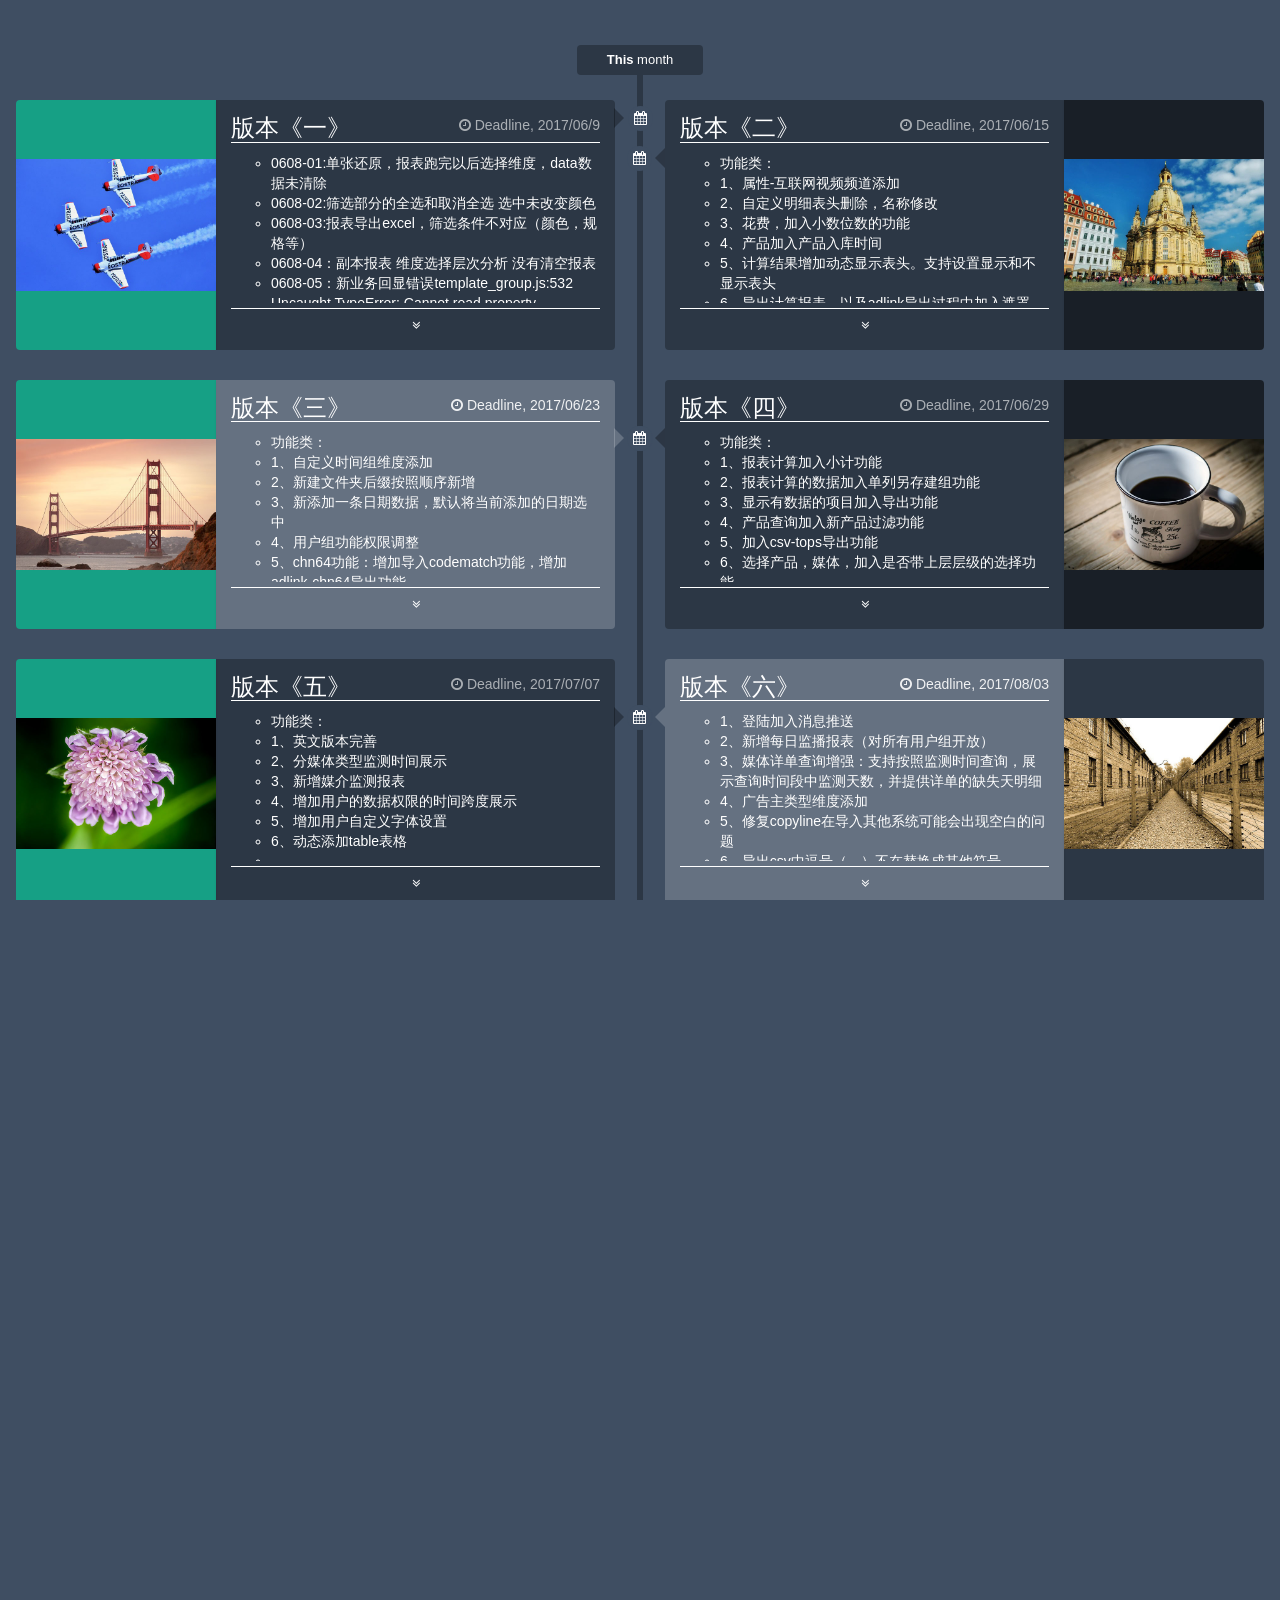
==== commit ca9bce88: "测试例子" ====
--- a/deadline.html
+++ b/deadline.html
@@ -2,6 +2,7 @@
 <html lang="en">
 <head>
     <meta charset="UTF-8">
+    <meta http-equiv="Content-Security-Policy" content="upgrade-insecure-requests" />
     <title>chis博客</title>
     <!-- Bootstrap -->
     <link href="css/bootstrap.min.css" rel="stylesheet">
@@ -80,6 +81,5 @@
 </div>
 </body>
 <script src="js/jquery.min.js"></script>
-<script src="js/core.js"></script>
 <script src="js/deadline.js"></script>
 </html>
